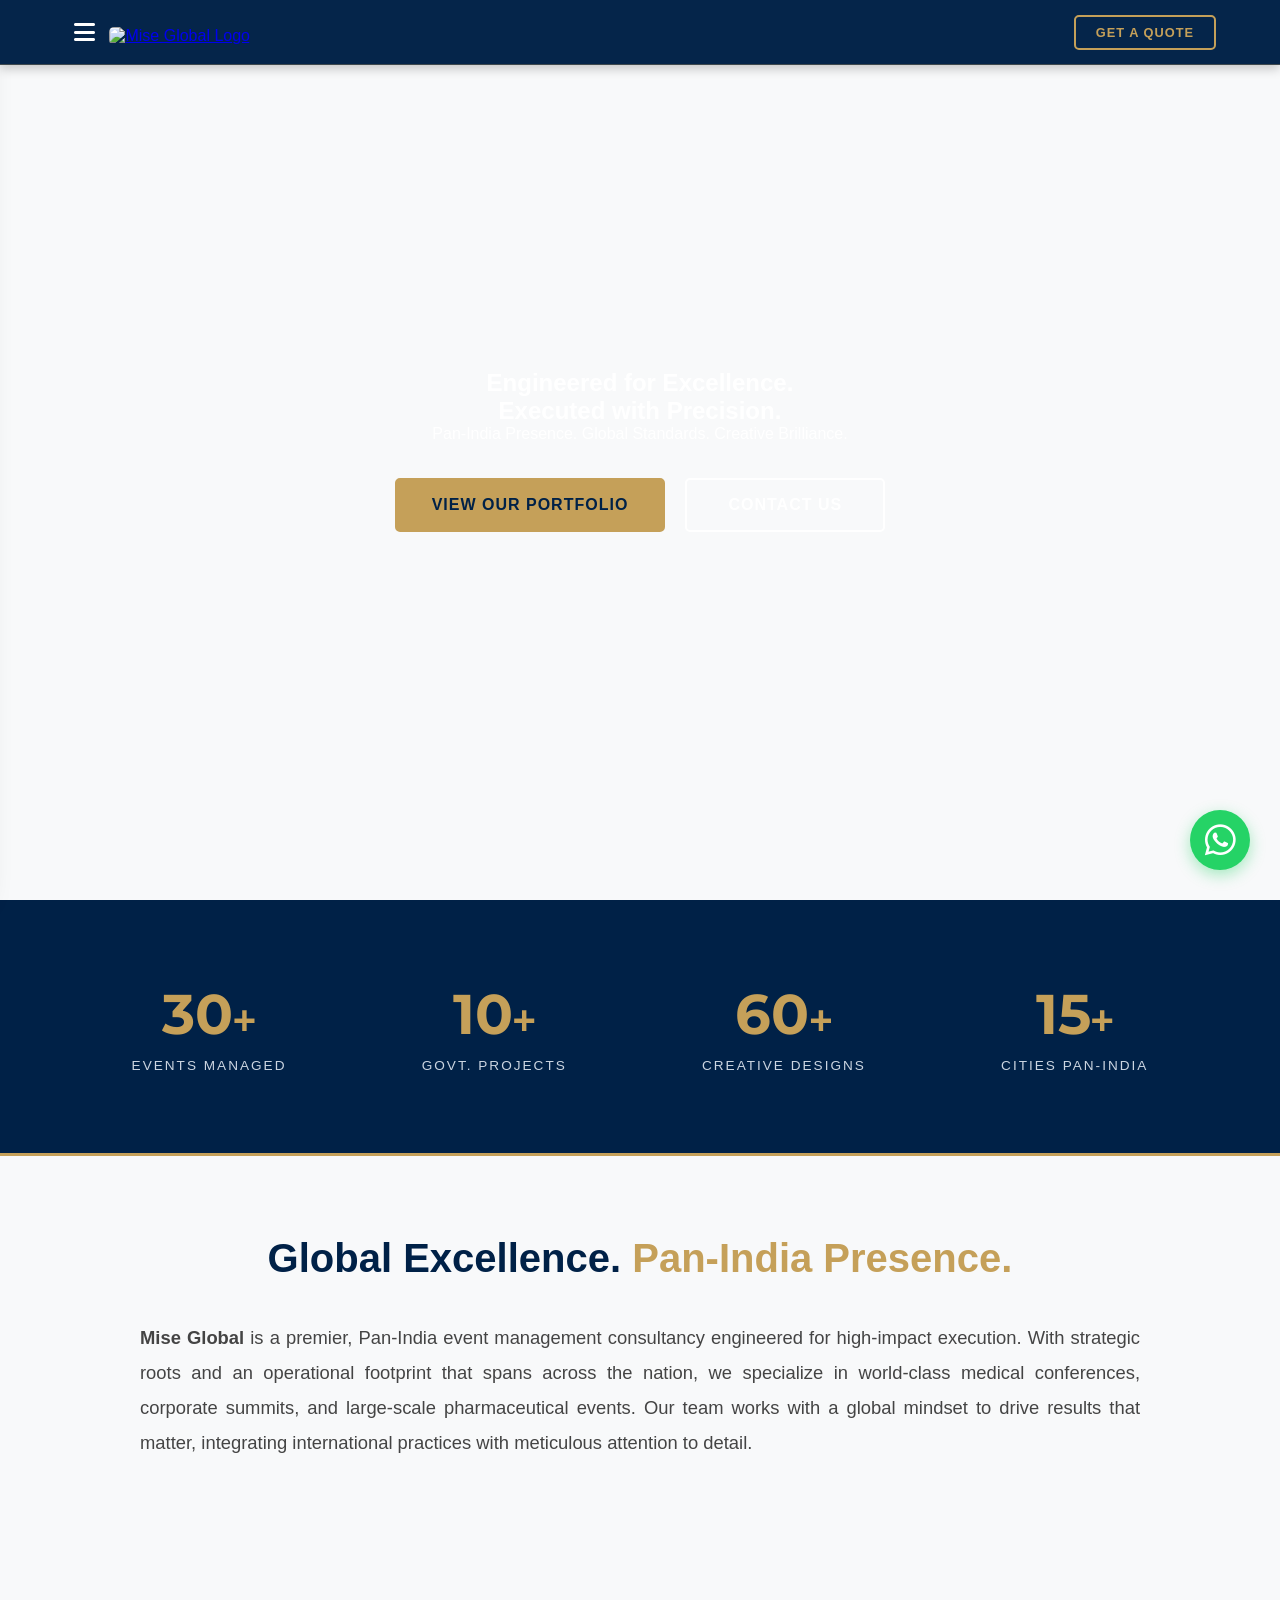
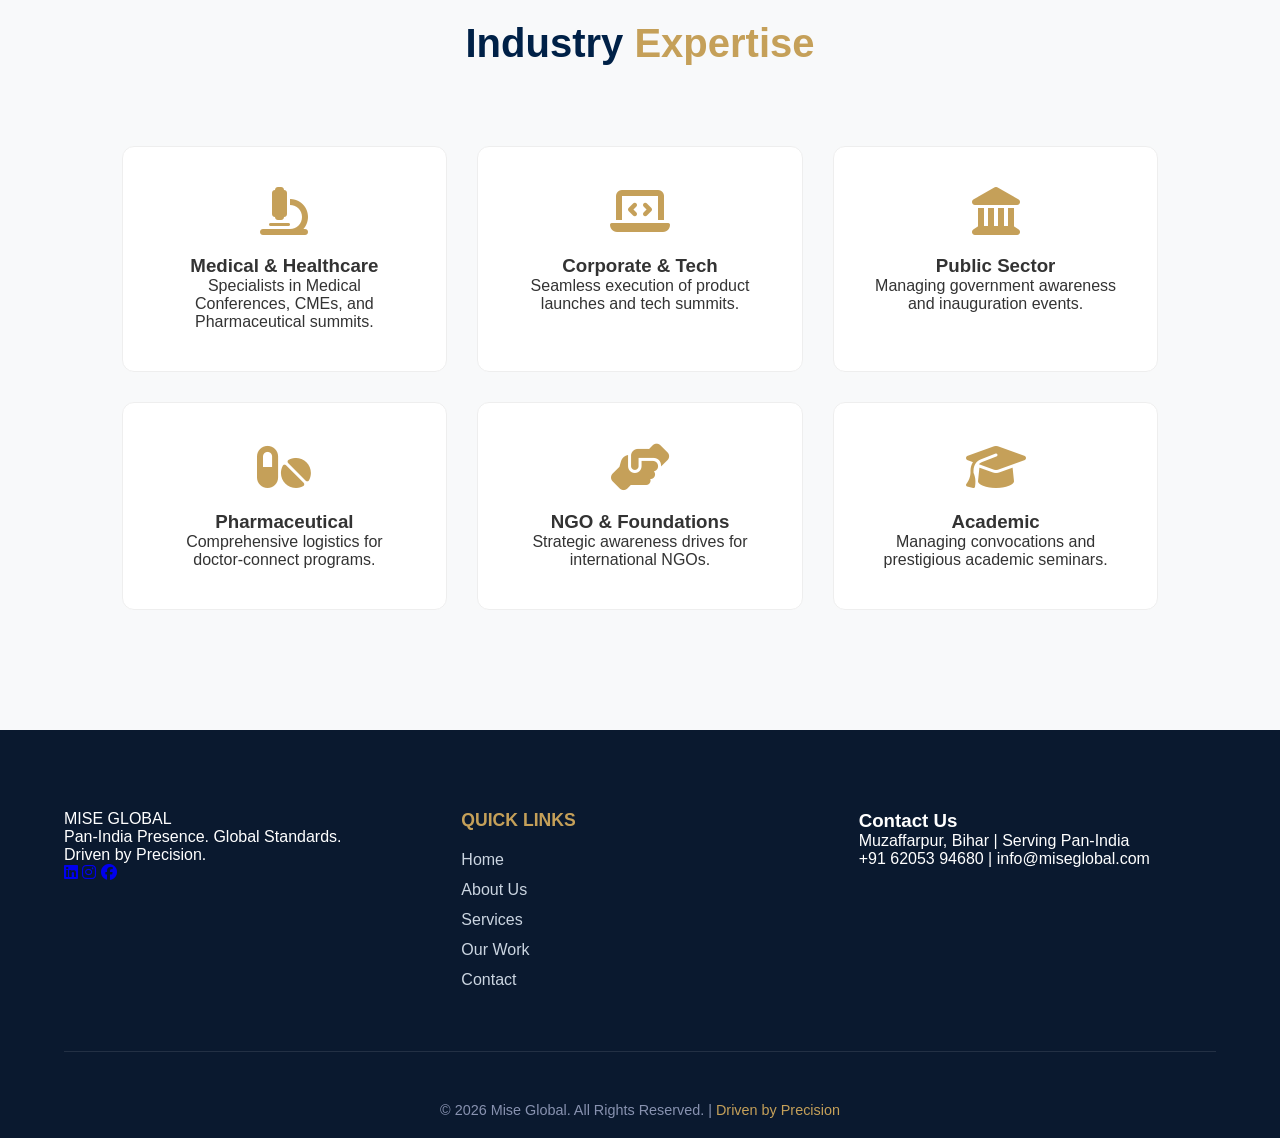
==== index.html @ b72eea22 "Add files via upload" ====
<!DOCTYPE html>
<html lang="en">
<head>
    <meta charset="UTF-8">
    <meta name="viewport" content="width=device-width, initial-scale=1.0">
    <title>Mise Global | Engineered for Excellence</title>
    <link href="https://fonts.googleapis.com/css2?family=Montserrat:wght@700&family=Inter:wght@400;600&display=swap" rel="stylesheet">
    <link rel="stylesheet" href="style.css">
    <link rel="stylesheet" href="https://cdnjs.cloudflare.com/ajax/libs/font-awesome/6.4.0/css/all.min.css">
    <link href="https://unpkg.com/aos@2.3.1/dist/aos.css" rel="stylesheet">
</head>
<body>

    <nav class="main-nav">
        <div class="nav-left">
            <div class="menu-container">
                <i class="fas fa-bars menu-btn" onclick="openMenu()"></i>
                <div class="hover-menu">
                    <a href="index.html">Home</a>
                    <a href="about.html">About Us</a>
                    <a href="gallery.html">gallery </a>
                    <a href="services.html">Services</a>
                    <a href="work.html">Our Work</a>
                    <a href="contact.html">Contact</a>
                </div>
            </div>
            <a href="index.html" class="logo-link">
                <img src="assets/logo.jpg.png" alt="Mise Global Logo" class="header-logo">
            </a>
        </div>
        <div class="nav-right">
            <a href="contact.html" class="btn-gold" style="padding: 8px 20px; font-size: 0.8rem; border-radius: 5px;">Get a Quote</a>
        </div>
    </nav>

    <div class="menu-overlay" id="menuOverlay" onclick="closeMenu()"></div>
    <div class="side-menu" id="sideMenu">
        <i class="fas fa-times close-btn" onclick="closeMenu()"></i>
        <div class="logo-sidebar">MISE <span>GLOBAL</span></div>
        <a href="index.html">Home</a>
        <a href="about.html">About Us</a>
        <a href="services.html">Services</a>
        <a href="work.html">Our Work</a>
        <a href="contact.html">Contact</a>
    </div>

    <section class="hero-video-container">
        <video autoplay muted loop playsinline id="bg-video">
            <source src="assets/assetsevent-reel.mp4.MP4" type="video/mp4">
        </video>
        <div class="hero-overlay"></div>
        <div class="hero-content" data-aos="zoom-in">
            <h1>Engineered for Excellence.<br>Executed with Precision.</h1>
            <p>Pan-India Presence. Global Standards. Creative Brilliance.</p>
            <div class="hero-btns">
                <a href="work.html" class="btn-primary">View Our Portfolio</a>
                <a href="contact.html" class="btn-primary outline">Contact Us</a>
            </div>
        </div>
    </section>

    <div class="stats-container" id="counter-section">
        <div class="stat-item" data-aos="fade-up">
            <h2 class="counter" data-target="50">0</h2><span class="plus">+</span>
            <p>Events Managed</p>
        </div>
        <div class="stat-item" data-aos="fade-up" data-aos-delay="100">
            <h2 class="counter" data-target="10">0</h2><span class="plus">+</span>
            <p>Govt. Projects</p>
        </div>
        <div class="stat-item" data-aos="fade-up" data-aos-delay="200">
            <h2 class="counter" data-target="200">0</h2><span class="plus">+</span>
            <p>Creative Designs</p>
        </div>
        <div class="stat-item" data-aos="fade-up" data-aos-delay="300">
            <h2 class="counter" data-target="15">0</h2><span class="plus">+</span>
            <p>Cities Pan-India</p>
        </div>
    </div>

    <section class="section-padding welcome-section">
        <div class="container" data-aos="fade-up" style="max-width: 1000px; margin: auto; text-align: center;">
            <h2 class="section-title">Global Excellence. <span>Pan-India Presence.</span></h2>
            <p style="font-size: 1.15rem; line-height: 1.9; color: #444; text-align: justify; margin-top: 20px;">
                <strong>Mise Global</strong> is a premier, Pan-India event management consultancy engineered for high-impact execution. With strategic roots and an operational footprint that spans across the nation, we specialize in world-class medical conferences, corporate summits, and large-scale pharmaceutical events. Our team works with a global mindset to drive results that matter, integrating international practices with meticulous attention to detail.
            </p>
        </div>
    </section>

    <section class="section-padding bg-light">
        <h2 class="section-title" data-aos="fade-down">Industry <span>Expertise</span></h2>
        <div class="expertise-grid">
            <div class="spec-box" data-aos="fade-up"><i class="fas fa-microscope"></i><h3>Medical & Healthcare</h3><p>Specialists in Medical Conferences, CMEs, and Pharmaceutical summits.</p></div>
            <div class="spec-box" data-aos="fade-up" data-aos-delay="100"><i class="fas fa-laptop-code"></i><h3>Corporate & Tech</h3><p>Seamless execution of product launches and tech summits.</p></div>
            <div class="spec-box" data-aos="fade-up" data-aos-delay="200"><i class="fas fa-landmark"></i><h3>Public Sector</h3><p>Managing government awareness and inauguration events.</p></div>
            <div class="spec-box" data-aos="fade-up" data-aos-delay="300"><i class="fas fa-pills"></i><h3>Pharmaceutical</h3><p>Comprehensive logistics for doctor-connect programs.</p></div>
            <div class="spec-box" data-aos="fade-up" data-aos-delay="400"><i class="fas fa-hands-helping"></i><h3>NGO & Foundations</h3><p>Strategic awareness drives for international NGOs.</p></div>
            <div class="spec-box" data-aos="fade-up" data-aos-delay="500"><i class="fas fa-graduation-cap"></i><h3>Academic</h3><p>Managing convocations and prestigious academic seminars.</p></div>
        </div>
    </section>

    <footer class="main-footer">
        <div class="footer-grid">
            <div class="footer-about">
                <div class="logo-footer">MISE <span>GLOBAL</span></div>
                <p>Pan-India Presence. Global Standards.<br>Driven by Precision.</p>
                <div class="social-links">
                    <a href="#"><i class="fab fa-linkedin"></i></a>
                    <a href="#"><i class="fab fa-instagram"></i></a>
                    <a href="#"><i class="fab fa-facebook"></i></a>
                </div>
            </div>
            <div class="footer-links">
                <h3>Quick Links</h3>
                <ul>
                    <li><a href="index.html">Home</a></li>
                    <li><a href="about.html">About Us</a></li>
                    <li><a href="services.html">Services</a></li>
                    <li><a href="work.html">Our Work</a></li>
                    <li><a href="contact.html">Contact</a></li>
                </ul>
            </div>
            <div class="footer-contact">
                <h3>Contact Us</h3>
                <p>Muzaffarpur, Bihar | Serving Pan-India</p>
                <p>+91 62053 94680 | info@miseglobal.com</p>
            </div>
        </div>
        <div class="copyright-bar">
            © 2026 Mise Global. All Rights Reserved. | <span style="color: #c5a059;">Driven by Precision</span>
        </div>
    </footer>

    <a href="https://wa.me/916205394680" class="floating-whatsapp" target="_blank"><i class="fab fa-whatsapp"></i></a>

    <script src="https://unpkg.com/aos@2.3.1/dist/aos.js"></script>
    <script>
        AOS.init({ duration: 1000, once: true });

        // Counter Animation
        const counters = document.querySelectorAll('.counter');
        const observer = new IntersectionObserver((entries) => {
            if(entries[0].isIntersecting) {
                counters.forEach(counter => {
                    const updateCount = () => {
                        const target = +counter.getAttribute('data-target');
                        const count = +counter.innerText;
                        const inc = target / 100;
                        if (count < target) {
                            counter.innerText = Math.ceil(count + inc);
                            setTimeout(updateCount, 20);
                        } else { counter.innerText = target; }
                    };
                    updateCount();
                });
                observer.disconnect();
            }
        }, { threshold: 0.5 });
        observer.observe(document.querySelector('#counter-section'));

        function openMenu() { document.getElementById("sideMenu").style.left = "0"; document.getElementById("menuOverlay").style.opacity = "1"; document.getElementById("menuOverlay").style.visibility = "visible"; }
        function closeMenu() { document.getElementById("sideMenu").style.left = "-350px"; document.getElementById("menuOverlay").style.opacity = "0"; document.getElementById("menuOverlay").style.visibility = "hidden"; }
    </script>
</body>
</html>
---- style.css ----
/* --- MISE GLOBAL PREMIUM THEME --- */
/* Ye section aapke brand colors define karta hai */
:root {
    --primary-navy: #002147; 
    --luxury-gold: #C5A059;  
    --bg-light: #f8f9fa;
    --text-dark: #333333;
    --text-light: #ffffff;
}

* { 
    margin: 0; 
    padding: 0; 
    box-sizing: border-box; 
    font-family: 'Segoe UI', Tahoma, Geneva, Verdana, sans-serif; 
}

body { background-color: var(--bg-light); color: var(--text-dark); }

/* --- PREMIUM NAVBAR --- */
nav {
    background: var(--primary-navy);
    padding: 15px 5%;
    display: flex;
    justify-content: space-between;
    align-items: center;
    position: sticky;
    top: 0;
    z-index: 1000;
    box-shadow: 0 4px 10px rgba(0,0,0,0.2);
}

.logo { color: var(--text-light); font-size: 24px; font-weight: bold; letter-spacing: 2px; }
.logo span { color: var(--luxury-gold); }

.nav-links { display: flex; gap: 30px; }
.nav-links a { 
    color: var(--text-light); 
    text-decoration: none; 
    font-weight: 500; 
    text-transform: uppercase;
    font-size: 14px;
    transition: color 0.3s ease; 
}
.nav-links a:hover { color: var(--luxury-gold); }

/* --- HERO SECTION --- */
.hero {
    background: linear-gradient(rgba(0, 33, 71, 0.8), rgba(0, 33, 71, 0.9)), url('assets/hero-bg.jpg') center/cover;
    height: 90vh;
    display: flex;
    flex-direction: column;
    justify-content: center;
    align-items: center;
    text-align: center;
    color: var(--text-light);
    padding: 0 20px;
}

.hero h1 { font-size: 4rem; margin-bottom: 10px; letter-spacing: 3px; text-transform: uppercase; }
.hero p { font-size: 1.2rem; max-width: 700px; margin-bottom: 30px; color: #ddd; }

.btn-gold {
    padding: 15px 40px;
    background: transparent;
    color: var(--luxury-gold);
    border: 2px solid var(--luxury-gold);
    text-decoration: none;
    font-weight: bold;
    text-transform: uppercase;
    letter-spacing: 1px;
    border-radius: 50px;
    transition: all 0.3s ease;
}

.btn-gold:hover {
    background: var(--luxury-gold);
    color: var(--primary-navy);
}

/* --- SECTIONS & GRIDS --- */
.section-padding { padding: 80px 5%; }
.section-title { text-align: center; font-size: 2.5rem; color: var(--primary-navy); margin-bottom: 40px; }
.section-title span { color: var(--luxury-gold); }

.portfolio-grid {
    display: grid;
    grid-template-columns: repeat(auto-fit, minmax(300px, 1fr));
    gap: 30px;
}

.portfolio-card {
    background: #fff;
    border-radius: 10px;
    overflow: hidden;
    box-shadow: 0 10px 20px rgba(0,0,0,0.08);
    transition: transform 0.3s ease;
}

.portfolio-card:hover { transform: translateY(-10px); }
.portfolio-card img { width: 100%; height: 250px; object-fit: cover; }
.portfolio-info { padding: 25px; text-align: center; }
.portfolio-info h3 { color: var(--primary-navy); margin-bottom: 10px; }

/* --- SOCIAL MEDIA SECTION --- */
.social-section {
    text-align: center;
    padding: 60px 5%;
    background: #fff;
    border-top: 1px solid #eee;
}

.social-section h3 {
    color: var(--primary-navy);
    font-size: 2rem;
    margin-bottom: 20px;
}

.social-icons {
    display: flex;
    justify-content: center;
    gap: 20px;
}

.social-icons a {
    display: inline-flex;
    align-items: center;
    justify-content: center;
    width: 50px;
    height: 50px;
    background: var(--primary-navy);
    color: var(--text-light);
    border-radius: 50%;
    font-size: 1.5rem;
    text-decoration: none;
    transition: all 0.3s ease;
}

.social-icons a:hover {
    background: var(--luxury-gold);
    color: var(--primary-navy);
    transform: translateY(-5px);
    box-shadow: 0 10px 20px rgba(197, 160, 89, 0.4);
}
/* --- PREMIUM CONTACT FORM BOX (ALIGNED) --- */
.contact-box {
    background: #ffffff;
    padding: 40px;
    border-radius: 12px;
    box-shadow: 0 15px 40px rgba(0, 33, 71, 0.1); 
    border-top: 5px solid var(--luxury-gold); 
    text-align: left; 
}

.contact-box h3 {
    color: var(--primary-navy);
    font-size: 1.8rem;
    margin-bottom: 25px;
    text-align: center; 
    text-transform: uppercase;
    letter-spacing: 1px;
}

.form-group { 
    margin-bottom: 20px; 
}

.form-group label { 
    display: block; 
    margin-bottom: 8px; 
    font-weight: 600; 
    color: var(--primary-navy); 
    font-size: 0.95rem; 
}

.form-group input, 
.form-group select, 
.form-group textarea {
    width: 100%; 
    padding: 14px 15px;
    border: 1.5px solid #e0e0e0;
    border-radius: 8px;
    font-size: 1rem;
    background-color: #fcfcfc;
    transition: all 0.3s ease;
    font-family: inherit;
}

.form-group input:focus, 
.form-group select:focus, 
.form-group textarea:focus {
    border-color: var(--luxury-gold);
    background-color: #fff;
    outline: none;
    box-shadow: 0 0 0 4px rgba(197, 160, 89, 0.15);
}

.btn-submit {
    width: 100%;
    padding: 16px;
    background: var(--primary-navy);
    color: var(--text-light);
    border: none;
    font-size: 1.1rem;
    font-weight: bold;
    border-radius: 8px;
    cursor: pointer;
    transition: all 0.3s ease;
    text-transform: uppercase;
    letter-spacing: 1px;
    margin-top: 10px;
}

.btn-submit:hover { 
    background: var(--luxury-gold); 
    color: var(--primary-navy);
    transform: translateY(-2px);
    box-shadow: 0 10px 20px rgba(197, 160, 89, 0.3);
}
/* --- PREMIUM PAGE HEADER (LET'S CONNECT) --- */
.page-header {
    background: linear-gradient(rgba(0, 33, 71, 0.85), rgba(0, 33, 71, 0.95)), url('assets/contact-bg.jpg') center/cover;
    height: 40vh;
    display: flex;
    justify-content: center;
    align-items: center;
    color: var(--text-light);
    text-align: center;
}

.page-header h1 {
    font-size: 3.5rem;
    letter-spacing: 4px;
    text-transform: uppercase;
    color: var(--luxury-gold);
    margin-bottom: 15px;
    text-shadow: 0 4px 15px rgba(197, 160, 89, 0.2);
}

/* Heading ke niche Premium Gold Line */
.page-header h1::after {
    content: '';
    display: block;
    width: 80px;
    height: 4px;
    background: var(--luxury-gold);
    margin: 15px auto 0;
    border-radius: 2px;
}

.page-header p {
    font-size: 1.2rem;
    color: #e0e0e0;
    letter-spacing: 1px;
    font-weight: 300;
}

/* --- PREMIUM CONTACT INFO (GET IN TOUCH) --- */
.premium-heading {
    color: var(--primary-navy);
    font-size: 2.2rem;
    margin-bottom: 15px;
    text-transform: uppercase;
    letter-spacing: 2px;
    display: flex;
    align-items: center;
    gap: 15px;
}

/* Heading ke aage Gold Line */
.premium-heading::before {
    content: '';
    width: 40px;
    height: 4px;
    background: var(--luxury-gold);
    display: inline-block;
}

.premium-subtext {
    font-size: 1.1rem;
    color: #555;
    line-height: 1.8;
    margin-bottom: 35px;
}

.contact-details {
    display: flex;
    flex-direction: column;
    gap: 20px;
}

/* Premium Icon Boxes */
.detail-item {
    display: flex;
    align-items: center;
    gap: 20px;
    padding: 20px;
    background: #ffffff;
    border-radius: 10px;
    border-left: 4px solid var(--luxury-gold);
    box-shadow: 0 5px 15px rgba(0,0,0,0.04);
    transition: all 0.3s ease;
}

/* Hover Animation (Mouse le jane par effect) */
.detail-item:hover {
    transform: translateX(10px);
    box-shadow: 0 8px 25px rgba(0,0,0,0.08);
}

.detail-item i {
    font-size: 1.5rem;
    color: var(--luxury-gold);
    background: rgba(197, 160, 89, 0.1);
    padding: 15px;
    border-radius: 50%;
    width: 60px;
    height: 60px;
    display: flex;
    justify-content: center;
    align-items: center;
}

.detail-item strong {
    display: block;
    color: var(--primary-navy);
    font-size: 1.1rem;
    margin-bottom: 5px;
    text-transform: uppercase;
    letter-spacing: 1px;
}

.detail-item p, .detail-item a {
    color: #666;
    text-decoration: none;
    font-size: 1rem;
    transition: color 0.3s;
}

.detail-item a:hover {
    color: var(--luxury-gold);
}
/* --- FLOATING WHATSAPP BUTTON --- */
.floating-whatsapp {
    position: fixed;
    bottom: 30px;
    right: 30px;
    width: 60px;
    height: 60px;
    background-color: #25d366; /* Official WhatsApp Green Color */
    color: #ffffff;
    border-radius: 50%;
    display: flex;
    justify-content: center;
    align-items: center;
    font-size: 35px;
    box-shadow: 0 5px 15px rgba(37, 211, 102, 0.4);
    z-index: 9999; /* Ye ensure karega ki button hamesha sabse upar dikhe */
    transition: all 0.3s ease;
    text-decoration: none;
}

/* Hover Effect (Jab mouse icon par jayega) */
.floating-whatsapp:hover {
    transform: scale(1.15) translateY(-5px); /* Thoda bada hoga aur upar uthega */
    box-shadow: 0 10px 25px rgba(37, 211, 102, 0.6);
    color: #ffffff;
}

/* Mobile Screen ke liye thoda chota */
@media (max-width: 768px) {
    .floating-whatsapp {
        bottom: 20px;
        right: 20px;
        width: 50px;
        height: 50px;
        font-size: 30px;
    }
}
/* --- SERVICES PAGE STYLES --- */
.services-header {
    background: linear-gradient(rgba(0, 33, 71, 0.8), rgba(0, 33, 71, 0.9)), url('assets/hero-bg.jpg') center/cover;
    height: 35vh;
    display: flex;
    justify-content: center;
    align-items: center;
    color: var(--text-light);
    text-align: center;
}

.services-header h1 {
    font-size: 3rem;
    letter-spacing: 3px;
    text-transform: uppercase;
    color: var(--luxury-gold);
}

.services-grid {
    display: grid;
    grid-template-columns: repeat(auto-fit, minmax(320px, 1fr));
    gap: 30px;
    padding: 80px 5%;
    max-width: 1200px;
    margin: 0 auto;
}

.service-card {
    background: #fff;
    padding: 40px 30px;
    border-radius: 12px;
    text-align: center;
    box-shadow: 0 10px 30px rgba(0, 0, 0, 0.05);
    border-bottom: 4px solid transparent;
    transition: all 0.3s ease;
    position: relative;
    overflow: hidden;
}

.service-card:hover {
    transform: translateY(-10px);
    border-bottom: 4px solid var(--luxury-gold);
    box-shadow: 0 15px 40px rgba(0, 33, 71, 0.1);
}

.service-icon {
    font-size: 2.5rem;
    color: var(--primary-navy);
    margin-bottom: 20px;
    transition: all 0.3s ease;
}

.service-card:hover .service-icon {
    color: var(--luxury-gold);
    transform: scale(1.1);
}

.service-card h3 {
    color: var(--primary-navy);
    font-size: 1.5rem;
    margin-bottom: 15px;
    text-transform: uppercase;
    letter-spacing: 1px;
}

.service-card p {
    color: #666;
    font-size: 1rem;
    line-height: 1.7;
}
/* --- PREMIUM SIDEBAR MENU --- */
/* --- WHITE MENU BUTTON FOR DARK HEADERS --- */
.menu-btn {
    color: #ffffff !important; /* Forces the color to white */
    font-size: 26px;
    cursor: pointer;
    transition: 0.3s;
}

.menu-btn:hover {
    color: var(--luxury-gold) !important;
}

/* Purane horizontal links ko hide karna */
nav .nav-links { display: none; } 

/* Sidebar ka Dark Overlay (Background) */
.menu-overlay {
    position: fixed;
    top: 0; left: 0; width: 100%; height: 100vh;
    background: rgba(0, 33, 71, 0.85); /* Premium Navy Blur */
    backdrop-filter: blur(5px);
    z-index: 1001;
    opacity: 0;
    visibility: hidden;
    transition: 0.4s ease;
}

/* Slide-in Sidebar Box */
.side-menu {
    position: fixed;
    top: 0; left: -350px; /* Shuru me screen ke bahar chupa rahega */
    width: 320px;
    height: 100vh;
    background: #ffffff;
    z-index: 1002;
    padding: 60px 40px;
    box-shadow: 10px 0 30px rgba(0,0,0,0.2);
    transition: left 0.4s cubic-bezier(0.77, 0, 0.175, 1);
    display: flex;
    flex-direction: column;
}

/* Close (X) Button */
.close-btn {
    position: absolute;
    top: 25px; right: 25px;
    font-size: 30px;
    color: var(--primary-navy);
    cursor: pointer;
    transition: 0.3s;
}
.close-btn:hover { color: var(--luxury-gold); transform: rotate(90deg); }

/* Sidebar ke andar ke Links */
.side-menu a {
    color: var(--primary-navy);
    text-decoration: none;
    font-size: 1.2rem;
    font-weight: 600;
    margin: 15px 0;
    text-transform: uppercase;
    letter-spacing: 2px;
    transition: all 0.3s ease;
    border-bottom: 1px solid #eee;
    padding-bottom: 15px;
}
.side-menu a:hover {
    color: var(--luxury-gold);
    padding-left: 10px; /* Hover karne par text thoda aage khiskega */
    border-bottom-color: var(--luxury-gold);
}
/* About Logo Alignment */
.about-logo-space {
    display: flex;
    justify-content: flex-start;
}

/* About Content Text Adjustments */
.about-content h2 {
    font-size: 2.2rem;
    line-height: 1.2;
    margin-bottom: 20px;
    color: var(--primary-navy);
}

.about-content p {
    margin-bottom: 20px;
    text-align: justify; /* Professional text look */
}

/* Responsive fix for Logo */
@media (max-width: 768px) {
    .about-logo-space {
        justify-content: center;
    }
    .about-content h2 {
        text-align: center;
    }
    .about-content h2::after {
        left: 50%;
        transform: translateX(-50%);
    }
}
/* --- CREATIVE ABOUT US PAGE UPGRADES --- */
.about-section-wrapper {
    position: relative;
    overflow: hidden;
    background-color: #fdfdfd;
}

/* Giant Faint Watermark */
.watermark-bg {
    position: absolute;
    top: 50px;
    left: -20px;
    font-size: 14rem;
    color: rgba(0, 33, 71, 0.03); /* Very faint navy blue */
    font-weight: 900;
    letter-spacing: 15px;
    z-index: 0;
    pointer-events: none;
    user-select: none;
}

/* Ensure text stays above watermark */
.about-container {
    position: relative;
    z-index: 1; 
}

/* Creative Leaf-Cut Image Style */
.creative-image-wrapper img {
    border-radius: 0px 60px 0px 60px; /* Stylish opposite corners */
    box-shadow: 25px 25px 0px rgba(197, 160, 89, 0.2); /* Offset Gold Shadow */
    transition: all 0.4s ease;
    width: 100%;
}

.creative-image-wrapper:hover img {
    transform: translate(-5px, -5px);
    box-shadow: 30px 30px 0px rgba(197, 160, 89, 0.4);
}

/* Trust Stats Ribbon */
.stats-ribbon {
    display: flex;
    justify-content: space-around;
    flex-wrap: wrap;
    background: var(--primary-navy);
    padding: 50px 5%;
    margin-top: 40px;
    position: relative;
    z-index: 1;
}

.stat-box {
    text-align: center;
    color: var(--text-light);
    margin: 15px;
    padding: 10px 20px;
    border-right: 1px solid rgba(255,255,255,0.1);
}

.stat-box:last-child {
    border-right: none;
}

.stat-number {
    font-size: 3.5rem;
    color: var(--luxury-gold);
    font-weight: 700;
    margin-bottom: 5px;
    line-height: 1;
}

.stat-text {
    font-size: 0.95rem;
    text-transform: uppercase;
    letter-spacing: 2px;
    color: #cbd5e1;
}

@media (max-width: 768px) {
    .watermark-bg { font-size: 6rem; top: 20px; }
    .stat-box { border-right: none; width: 45%; }
}
/* --- CREATIVE ABOUT US PAGE UPGRADES --- */
.about-section-wrapper {
    position: relative;
    overflow: hidden;
    background-color: #fdfdfd;
}

/* Giant Faint Watermark */
.watermark-bg {
    position: absolute;
    top: 50px;
    left: -20px;
    font-size: 14rem;
    color: rgba(0, 33, 71, 0.03); /* Very faint navy blue */
    font-weight: 900;
    letter-spacing: 15px;
    z-index: 0;
    pointer-events: none;
    user-select: none;
}

/* Ensure text stays above watermark */
.about-container {
    position: relative;
    z-index: 1; 
}

/* Creative Leaf-Cut Image Style */
.creative-image-wrapper img {
    border-radius: 0px 60px 0px 60px; /* Stylish opposite corners */
    box-shadow: 25px 25px 0px rgba(197, 160, 89, 0.2); /* Offset Gold Shadow */
    transition: all 0.4s ease;
    width: 100%;
}

.creative-image-wrapper:hover img {
    transform: translate(-5px, -5px);
    box-shadow: 30px 30px 0px rgba(197, 160, 89, 0.4);
}

/* Trust Stats Ribbon */
.stats-ribbon {
    display: flex;
    justify-content: space-around;
    flex-wrap: wrap;
    background: var(--primary-navy);
    padding: 50px 5%;
    margin-top: 40px;
    position: relative;
    z-index: 1;
}

.stat-box {
    text-align: center;
    color: var(--text-light);
    margin: 15px;
    padding: 10px 20px;
    border-right: 1px solid rgba(255,255,255,0.1);
}

.stat-box:last-child {
    border-right: none;
}

.stat-number {
    font-size: 3.5rem;
    color: var(--luxury-gold);
    font-weight: 700;
    margin-bottom: 5px;
    line-height: 1;
}

.stat-text {
    font-size: 0.95rem;
    text-transform: uppercase;
    letter-spacing: 2px;
    color: #cbd5e1;
}

@media (max-width: 768px) {
    .watermark-bg { font-size: 6rem; top: 20px; }
    .stat-box { border-right: none; width: 45%; }
}
/* --- PREMIUM PHILOSOPHY SECTION --- */
.philosophy-wrapper {
    padding: 100px 10%;
    background: #ffffff;
    display: flex;
    align-items: center;
    gap: 80px;
    position: relative;
}

/* Subtle Branding Watermark in Background */
.philosophy-wrapper::before {
    content: 'PRECISION';
    position: absolute;
    bottom: 20px;
    right: 50px;
    font-size: 8rem;
    font-weight: 900;
    color: rgba(0, 33, 71, 0.02);
    letter-spacing: 20px;
    pointer-events: none;
}

.philosophy-text { flex: 1; }

.philosophy-logo {
    width: 120px;
    margin-bottom: 30px;
    filter: drop-shadow(0 5px 15px rgba(0,0,0,0.1));
}

.philosophy-text h2 {
    font-size: 2.8rem;
    color: var(--primary-navy);
    line-height: 1.2;
    margin-bottom: 20px;
}

.philosophy-text h2 span {
    color: var(--luxury-gold);
    display: block;
    font-size: 1.2rem;
    letter-spacing: 5px;
    text-transform: uppercase;
    margin-bottom: 10px;
}

.philosophy-text p {
    font-size: 1.1rem;
    line-height: 1.8;
    color: #555;
    margin-bottom: 25px;
    text-align: justify;
}

/* Luxury Image Frame */
.philosophy-image {
    flex: 1;
    position: relative;
    padding: 20px;
}

.philosophy-image img {
    width: 100%;
    border-radius: 4px;
    position: relative;
    z-index: 2;
    box-shadow: 20px 20px 60px rgba(0,0,0,0.1);
}

.philosophy-image::after {
    content: '';
    position: absolute;
    top: 0;
    right: 0;
    width: 80%;
    height: 90%;
    border: 2px solid var(--luxury-gold);
    z-index: 1;
}

@media (max-width: 992px) {
    .philosophy-wrapper { flex-direction: column; padding: 60px 5%; text-align: center; }
    .philosophy-text p { text-align: center; }
    .philosophy-image::after { display: none; }
}/* --- UPDATED HERO SECTION --- */
.hero {
    background: linear-gradient(rgba(0, 33, 71, 0.7), rgba(0, 33, 71, 0.8)), url('assets/hero-bg.jpg') center/cover;
    height: 100vh;
    display: flex;
    flex-direction: column;
    justify-content: center;
    align-items: center;
    text-align: center;
    color: var(--text-light);
    padding: 0 20px;
}

.hero h1 { font-size: 3.5rem; line-height: 1.1; margin-bottom: 20px; font-family: 'Montserrat', sans-serif; font-weight: 700; }
.hero p { font-size: 1.3rem; max-width: 800px; margin-bottom: 40px; font-weight: 300; }

.hero-btns { display: flex; gap: 20px; flex-wrap: wrap; justify-content: center; }

/* --- PREMIUM FOOTER --- */
footer {
    background: #0a192f;
    color: #fff;
    padding: 80px 5% 30px;
}

.footer-grid {
    display: grid;
    grid-template-columns: repeat(auto-fit, minmax(250px, 1fr));
    gap: 40px;
    max-width: 1200px;
    margin: 0 auto;
}

.footer-logo img { width: 150px; margin-bottom: 20px; }

.footer-links h3 { color: var(--luxury-gold); margin-bottom: 20px; text-transform: uppercase; font-size: 1.1rem; }
.footer-links ul { list-style: none; }
.footer-links li { margin-bottom: 12px; }
.footer-links a { color: #cbd5e1; text-decoration: none; transition: 0.3s; }
.footer-links a:hover { color: var(--luxury-gold); padding-left: 5px; }

.social-footer { display: flex; gap: 15px; margin-top: 20px; }
.social-footer a { 
    width: 40px; height: 40px; background: rgba(255,255,255,0.1); 
    display: flex; align-items: center; justify-content: center; 
    border-radius: 50%; color: #fff; transition: 0.3s; 
}
.social-footer a:hover { background: var(--luxury-gold); color: var(--primary-navy); }

.copyright-bar {
    text-align: center;
    padding-top: 50px;
    margin-top: 50px;
    border-top: 1px solid rgba(255,255,255,0.1);
    font-size: 0.9rem;
    color: #8892b0;
}
/* --- DESKTOP DROPDOWN LOGIC --- */
.nav-item {
    position: relative;
    display: inline-block;
}

.dropdown-content {
    display: none; /* Shuru mein chhupa rahega */
    position: absolute;
    top: 100%;
    left: 0;
    background-color: #ffffff;
    min-width: 200px;
    box-shadow: 0px 8px 16px rgba(0,0,0,0.1);
    z-index: 1000;
    border-top: 3px solid var(--luxury-gold);
    border-radius: 0 0 8px 8px;
}

.dropdown-content a {
    color: var(--primary-navy) !important;
    padding: 12px 16px;
    text-decoration: none;
    display: block;
    font-size: 0.9rem;
    border-bottom: 1px solid #f1f1f1;
    transition: 0.3s;
}

.dropdown-content a:hover {
    background-color: #f9f9f9;
    color: var(--luxury-gold) !important;
    padding-left: 20px;
}

/* Mouse le jate hi Dropdown dikhega (Hover Effect) */
.nav-item:hover .dropdown-content {
    display: block;
}

/* Mobile par 3 dots hamesha dikhenge */
.menu-btn {
    cursor: pointer;
    font-size: 24px;
    color: var(--primary-navy);
}
/* --- PROFESSIONAL CONTACT LAYOUT --- */
.contact-container {
    display: grid;
    grid-template-columns: 1fr 1fr;
    gap: 50px;
    padding: 80px 5%;
    max-width: 1200px;
    margin: 0 auto;
    align-items: start;
}

.contact-info h3 {
    color: var(--primary-navy);
    font-size: 2.2rem;
    margin-bottom: 15px;
    position: relative;
    padding-bottom: 10px;
}

.contact-info h3::after {
    content: '';
    position: absolute;
    left: 0;
    bottom: 0;
    width: 50px;
    height: 4px;
    background: var(--luxury-gold);
}

.contact-info p {
    color: #666;
    margin-bottom: 30px;
    line-height: 1.6;
}

/* Iconic Contact List */
.info-item {
    display: flex;
    align-items: center;
    gap: 20px;
    margin-bottom: 25px;
    padding: 20px;
    background: #f9f9f9;
    border-radius: 10px;
    transition: 0.3s;
}

.info-item:hover {
    background: #fff;
    box-shadow: 0 10px 25px rgba(0,0,0,0.05);
    transform: translateX(10px);
}

.info-item i {
    font-size: 1.5rem;
    color: var(--luxury-gold);
    width: 50px;
    height: 50px;
    background: #fff;
    display: flex;
    align-items: center;
    justify-content: center;
    border-radius: 50%;
    box-shadow: 0 4px 10px rgba(0,0,0,0.05);
}

.info-item div strong {
    display: block;
    color: var(--primary-navy);
    font-size: 1.1rem;
    margin-bottom: 5px;
}

.info-item div p {
    margin-bottom: 0;
    color: #555;
}

/* Responsive fix for Mobile */
@media (max-width: 768px) {
    .contact-container { grid-template-columns: 1fr; gap: 40px; }
}
/* --- 1. VIDEO HERO SECTION --- */
.hero-video-container {
    position: relative;
    height: 100vh;
    width: 100%;
    overflow: hidden;
    display: flex;
    align-items: center;
    justify-content: center;
    color: white;
    text-align: center;
}

#bg-video {
    position: absolute;
    top: 50%; left: 50%;
    min-width: 100%; min-height: 100%;
    width: auto; height: auto;
    z-index: -1;
    transform: translate(-50%, -50%);
    object-fit: cover;
    filter: brightness(0.5); /* Video ko dark rakha hai taaki text dikhe */
}

/* --- 2. LIVE STATS COUNTER --- */
.stats-container {
    display: flex;
    justify-content: space-around;
    padding: 80px 5%;
    background: var(--primary-navy);
    color: white;
    text-align: center;
}
.stat-item h2 { font-size: 3rem; color: var(--luxury-gold); }
.stat-item p { text-transform: uppercase; letter-spacing: 2px; font-size: 0.9rem; }

/* --- 3. PROCESS SECTION --- */
.process-grid {
    display: grid;
    grid-template-columns: repeat(auto-fit, minmax(200px, 1fr));
    gap: 30px;
    padding: 60px 5%;
    text-align: center;
}
.process-step { position: relative; padding: 20px; }
.step-number {
    font-size: 4rem;
    font-weight: 900;
    color: rgba(0, 33, 71, 0.05);
    position: absolute;
    top: 0; left: 50%; transform: translateX(-50%);
}

/* --- 4. LOGO SLIDER (Grayscale to Color) --- */
.logo-slider {
    display: flex;
    gap: 50px;
    justify-content: center;
    align-items: center;
    padding: 50px;
    filter: grayscale(100%);
    opacity: 0.6;
    transition: 0.5s;
}
.logo-slider:hover { filter: grayscale(0%); opacity: 1; }
.logo-slider img { height: 60px; }

/* --- 5. SPECIALIZATION ICONS --- */
.spec-box {
    padding: 40px;
    border: 1px solid #eee;
    transition: 0.3s;
    text-align: center;
}
.spec-box:hover { border-color: var(--luxury-gold); transform: translateY(-10px); }
.spec-box i { font-size: 3rem; color: var(--primary-navy); margin-bottom: 20px; }

/* Sticky Consultation Button */
.sticky-consult {
    position: fixed;
    bottom: 100px;
    right: 30px;
    background: var(--primary-navy);
    color: var(--luxury-gold);
    padding: 15px 25px;
    border-radius: 50px;
    text-decoration: none;
    font-weight: bold;
    z-index: 1000;
    box-shadow: 0 5px 15px rgba(0,0,0,0.2);
}
/* STATS STYLING */
.stats-container {
    background: var(--primary-navy);
    display: flex;
    justify-content: space-around;
    padding: 80px 5%;
    color: white;
    text-align: center;
    border-bottom: 3px solid var(--luxury-gold);
}

.stat-item {
    cursor: default;
    transition: 0.3s;
}

.stat-item h2 {
    display: inline-block;
    color: var(--luxury-gold);
    font-size: 3.5rem;
    font-family: 'Montserrat', sans-serif;
}

.plus {
    font-size: 2.5rem;
    color: var(--luxury-gold);
    font-weight: bold;
}

.stat-item p {
    margin-top: 10px;
    text-transform: uppercase;
    letter-spacing: 2px;
    font-size: 0.85rem;
    color: #cbd5e1;
}

/* Cursor Hover Effect on Stats */
.stat-item:hover {
    transform: scale(1.1);
    text-shadow: 0 0 20px rgba(197, 160, 89, 0.5);
}

.stat-item:hover p {
    color: white;
}

/* Mobile Responsive */
@media (max-width: 768px) {
    .stats-container {
        flex-direction: column;
        gap: 50px;
        padding: 60px 5%;
    }
}
/* --- HEADER & NAVIGATION --- */
.main-nav {
    display: flex;
    justify-content: space-between;
    align-items: center;
    padding: 10px 5%;
    background: rgba(0, 33, 71, 0.98);
    position: fixed;
    width: 100%;
    z-index: 2000;
    border-bottom: 1px solid rgba(197, 160, 89, 0.3);
}

.header-logo {
    height: 55px;
    border-radius: 5px;
    transition: 0.3s;
}

.menu-container {
    position: relative;
    display: inline-block;
}

.menu-btn {
    color: white;
    font-size: 24px;
    cursor: pointer;
    padding: 10px;
}

/* Hover effect for Menu Dropdown */
.hover-menu {
    display: none;
    position: absolute;
    top: 100%;
    left: 0;
    background: white;
    min-width: 180px;
    box-shadow: 0 10px 30px rgba(0,0,0,0.2);
    border-radius: 5px;
    padding: 10px 0;
}

.menu-container:hover .hover-menu {
    display: block;
}

.hover-menu a {
    display: block;
    padding: 12px 20px;
    color: #002147;
    text-decoration: none;
    font-size: 0.9rem;
    font-weight: 600;
    transition: 0.3s;
}

.hover-menu a:hover {
    background: #f4f4f4;
    color: #c5a059;
}

/* --- HERO BUTTONS --- */
.hero-btns {
    display: flex;
    gap: 20px;
    justify-content: center;
    margin-top: 30px;
}

.btn-primary {
    padding: 15px 35px;
    background: #c5a059;
    color: #002147;
    text-decoration: none;
    font-weight: 700;
    border-radius: 4px;
    transition: 0.4s;
    border: 2px solid #c5a059;
}

.btn-primary.outline {
    background: transparent;
    color: white;
    border: 2px solid white;
}

.btn-primary:hover {
    transform: translateY(-5px);
    box-shadow: 0 10px 20px rgba(0,0,0,0.3);
}

.btn-primary.outline:hover {
    background: white;
    color: #002147;
}

/* --- INDUSTRY EXPERTISE GRID (3x2) --- */
.expertise-grid {
    display: grid;
    grid-template-columns: repeat(3, 1fr); /* 3 Columns on Desktop */
    gap: 30px;
    padding: 40px 5%;
}

.spec-box {
    background: white;
    padding: 40px;
    border-radius: 12px;
    text-align: center;
    transition: 0.4s;
    border: 1px solid #eee;
}

.spec-box:hover {
    background: #002147;
    color: white;
    transform: translateY(-10px);
}

.spec-box i {
    font-size: 3rem;
    color: #c5a059;
    margin-bottom: 20px;
}

/* --- FOOTER SYNC --- */
.main-footer {
    background: #0a192f;
    color: white;
    padding: 80px 5% 20px;
}

.footer-grid {
    display: grid;
    grid-template-columns: repeat(3, 1fr);
    gap: 40px;
}

.footer-links a {
    display: block;
    color: #cbd5e1;
    text-decoration: none;
    margin-bottom: 12px;
    transition: 0.3s;
}

.footer-links a:hover { color: #c5a059; }

/* Responsive for Mobile */
@media (max-width: 992px) {
    .expertise-grid { grid-template-columns: repeat(2, 1fr); }
    .footer-grid { grid-template-columns: 1fr; }
}

@media (max-width: 600px) {
    .expertise-grid { grid-template-columns: 1fr; }
    .hero-btns { flex-direction: column; }
}
/* --- HERO BUTTONS ALIGNMENT --- */
.hero-btns {
    display: flex;
    gap: 20px;
    justify-content: center;
    align-items: center;
    margin-top: 35px;
}

/* Primary Button (Gold) */
.btn-primary {
    padding: 16px 35px;
    background: #c5a059;
    color: #002147;
    text-decoration: none;
    font-weight: 700;
    font-size: 1rem;
    border-radius: 5px;
    transition: 0.4s all ease;
    border: 2px solid #c5a059;
    min-width: 200px; /* Dono buttons ki width same rakhega */
    display: inline-block;
    text-transform: uppercase;
    letter-spacing: 1px;
}

/* Outline Button (Transparent to White) */
.btn-primary.outline {
    background: transparent;
    color: #ffffff;
    border: 2px solid #ffffff;
}

/* Hover Effects */
.btn-primary:hover {
    transform: translateY(-5px);
    box-shadow: 0 10px 25px rgba(197, 160, 89, 0.4);
    background: #d4b477;
    border-color: #d4b477;
}

.btn-primary.outline:hover {
    background: #ffffff;
    color: #002147;
    box-shadow: 0 10px 25px rgba(255, 255, 255, 0.2);
}

/* Responsive for Mobile */
@media (max-width: 600px) {
    .hero-btns {
        flex-direction: column;
        gap: 15px;
    }
    .btn-primary {
        width: 100%;
        min-width: unset;
    }
}
/* --- SOBER ABOUT PAGE STYLES --- */

/* Minimalist Page Header */
.sober-page-header {
    background: #002147;
    padding: 150px 5% 80px; /* Top padding zyada rakhi hai nav bar ki wajah se */
    text-align: center;
    color: white;
    border-bottom: 3px solid #c5a059;
}

.sober-page-header h1 {
    font-size: 3rem;
    font-family: 'Montserrat', sans-serif;
    margin-bottom: 10px;
    letter-spacing: 1px;
}

.sober-page-header p {
    color: #c5a059;
    text-transform: uppercase;
    letter-spacing: 3px;
    font-size: 0.9rem;
}

/* Elegant Text & Image Layout */
.about-main-wrapper {
    display: grid;
    grid-template-columns: 1fr 1fr;
    gap: 60px;
    max-width: 1200px;
    margin: 0 auto;
    align-items: center;
}

.about-image-content img {
    width: 100%;
    border-radius: 4px;
    box-shadow: -15px 15px 0 rgba(197, 160, 89, 0.2); /* Sober gold shadow effect */
}

/* Core Values Grid */
.core-values-grid {
    display: grid;
    grid-template-columns: repeat(auto-fit, minmax(300px, 1fr));
    gap: 30px;
    max-width: 1200px;
    margin: 0 auto;
}

.value-card {
    background: #ffffff;
    padding: 40px 30px;
    text-align: center;
    border: 1px solid #eaeaea;
    border-top: 4px solid #c5a059;
    border-radius: 4px;
    transition: 0.3s;
}

.value-card:hover {
    box-shadow: 0 10px 30px rgba(0,0,0,0.05);
    transform: translateY(-5px);
}

.value-card i {
    font-size: 2.5rem;
    color: #002147;
    margin-bottom: 20px;
}

.value-card h3 {
    color: #002147;
    margin-bottom: 15px;
    font-size: 1.3rem;
}

.value-card p {
    color: #666;
    line-height: 1.6;
    font-size: 0.95rem;
}

/* Responsive adjustments */
@media (max-width: 992px) {
    .about-main-wrapper {
        grid-template-columns: 1fr;
    }
    .sober-page-header {
        padding: 120px 5% 60px;
    }
}
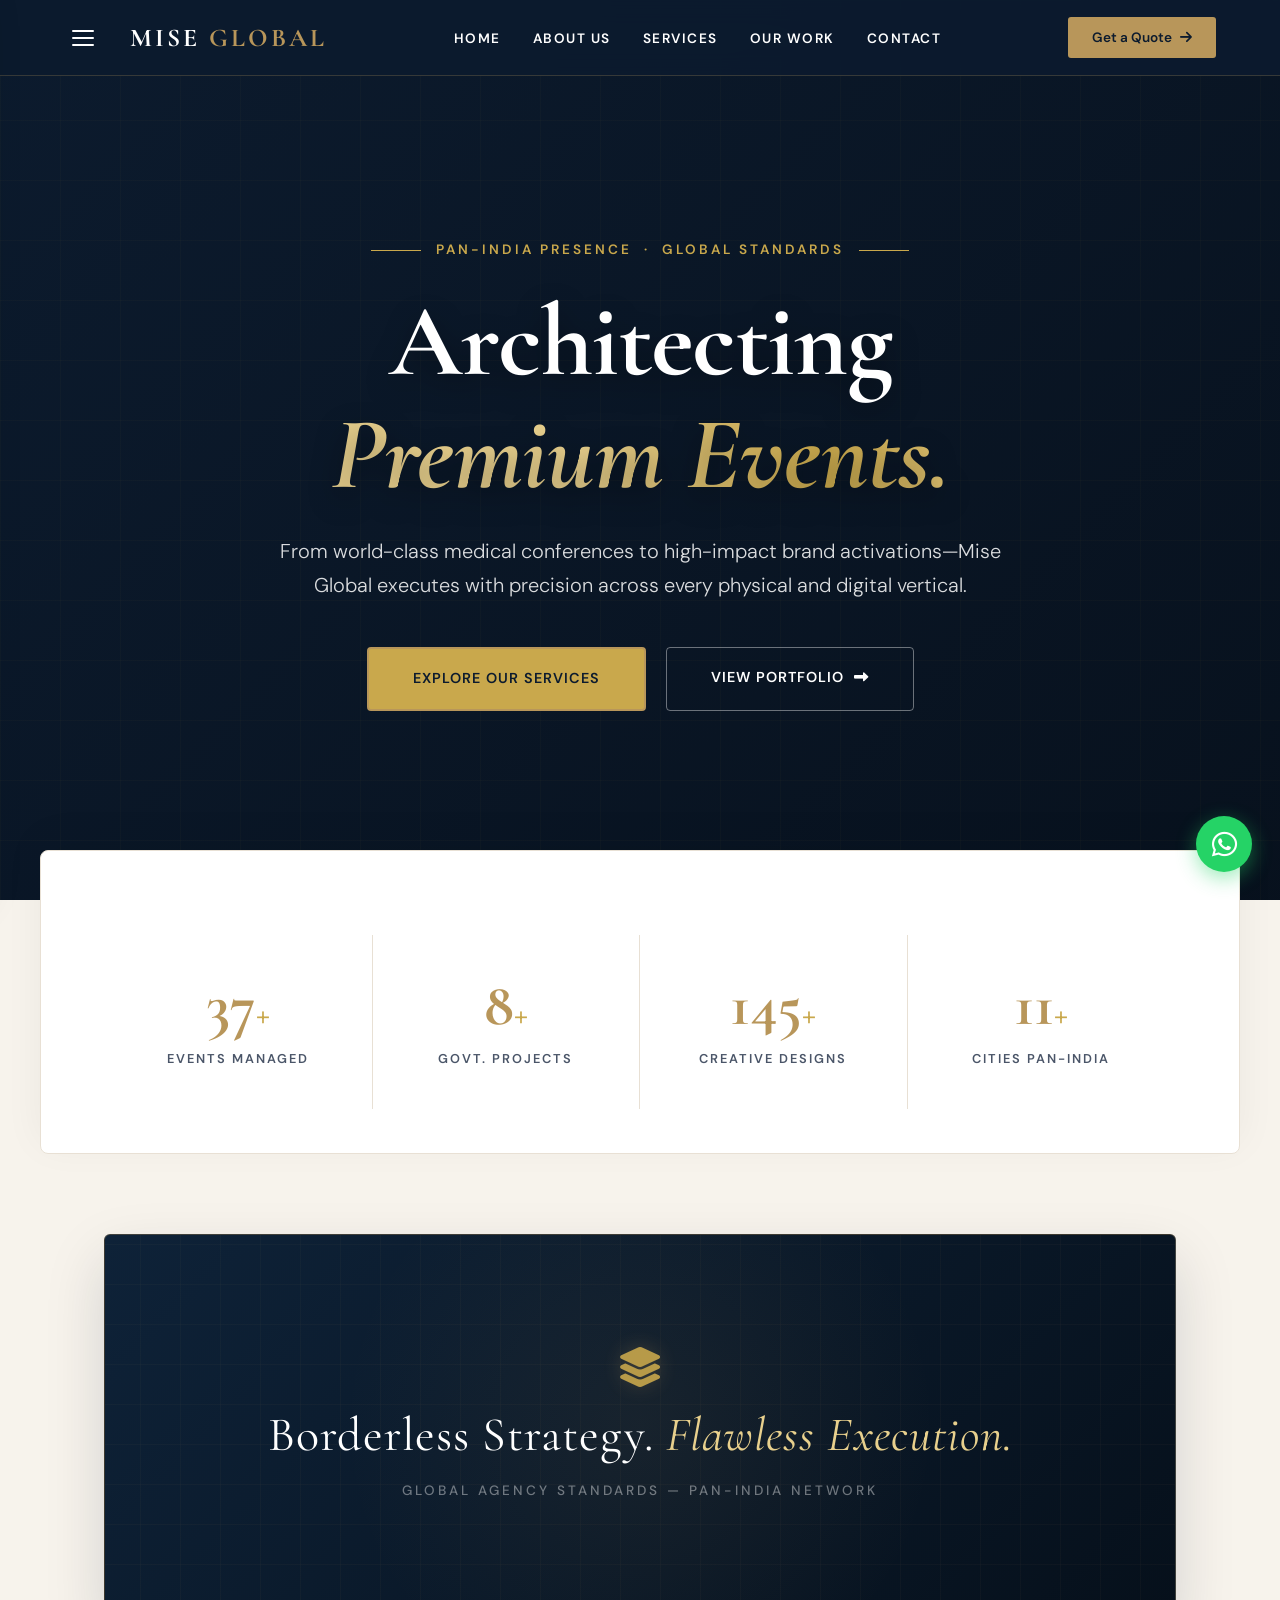
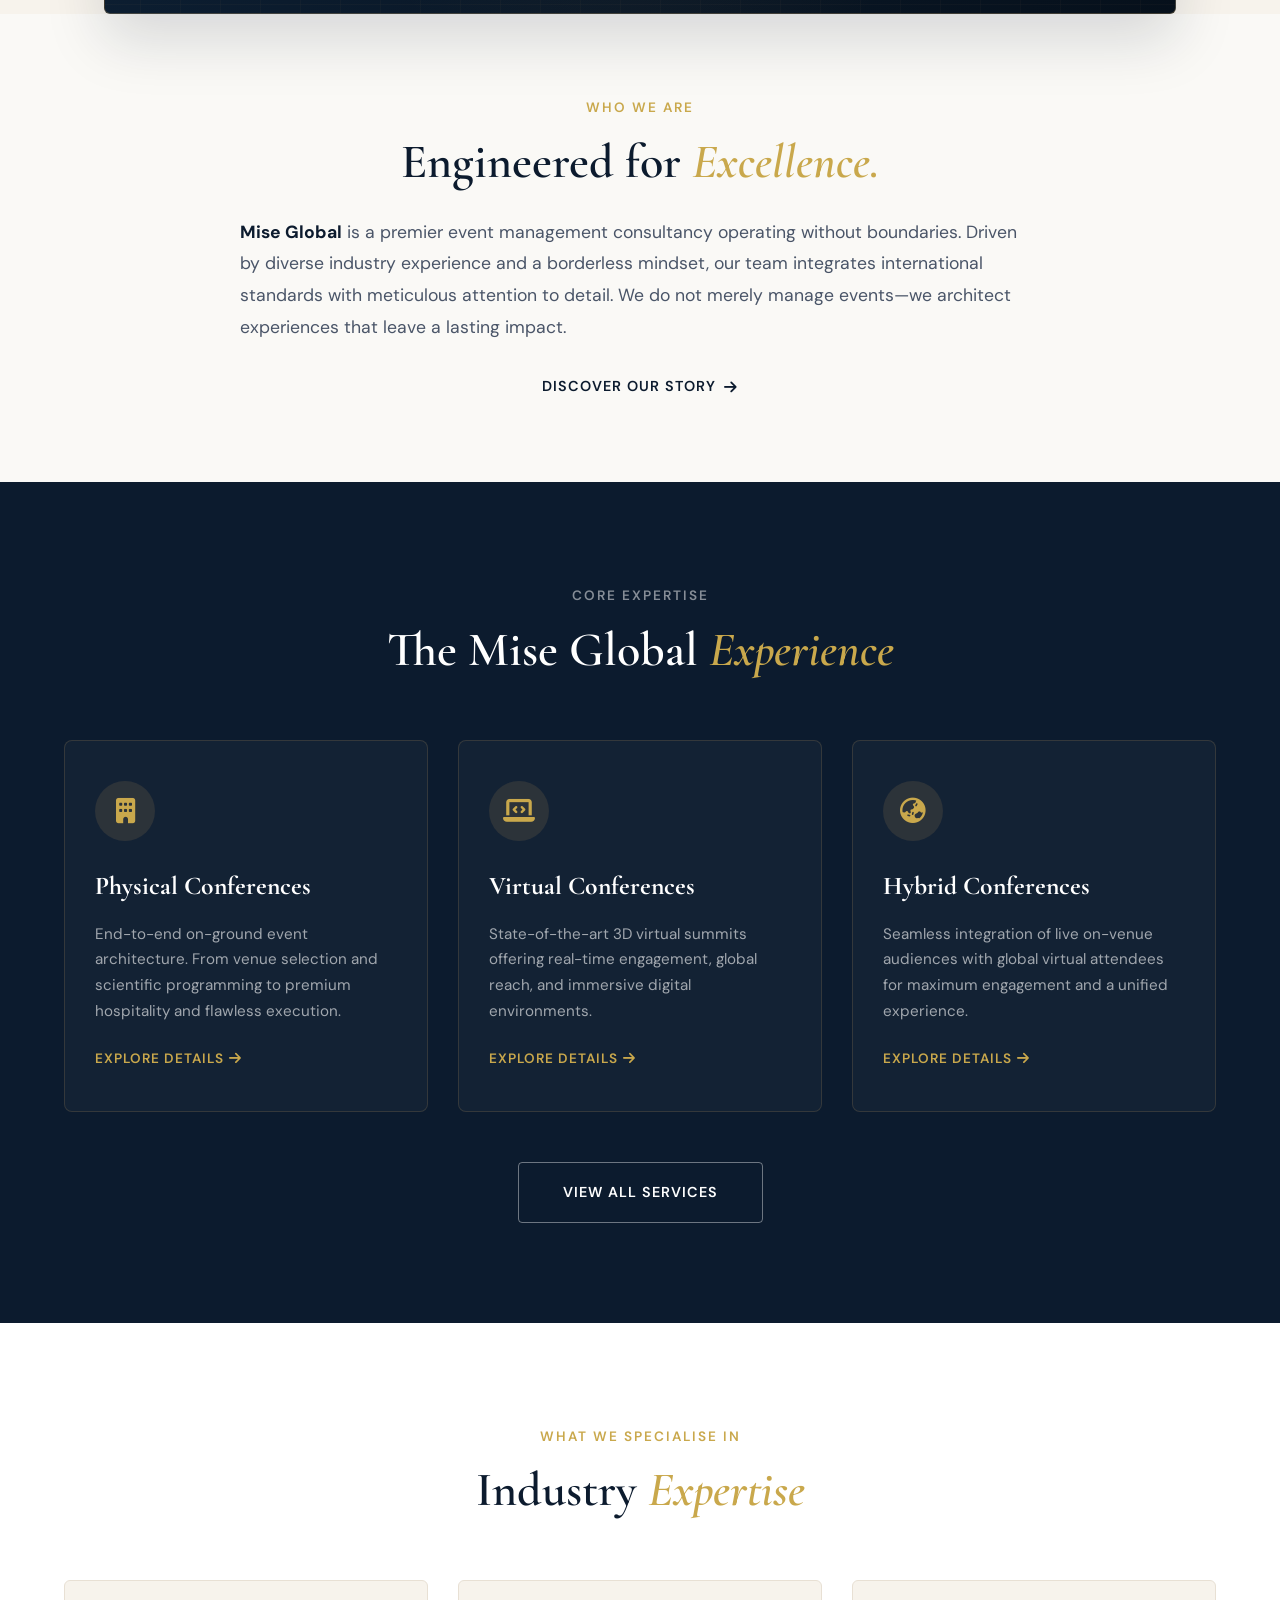
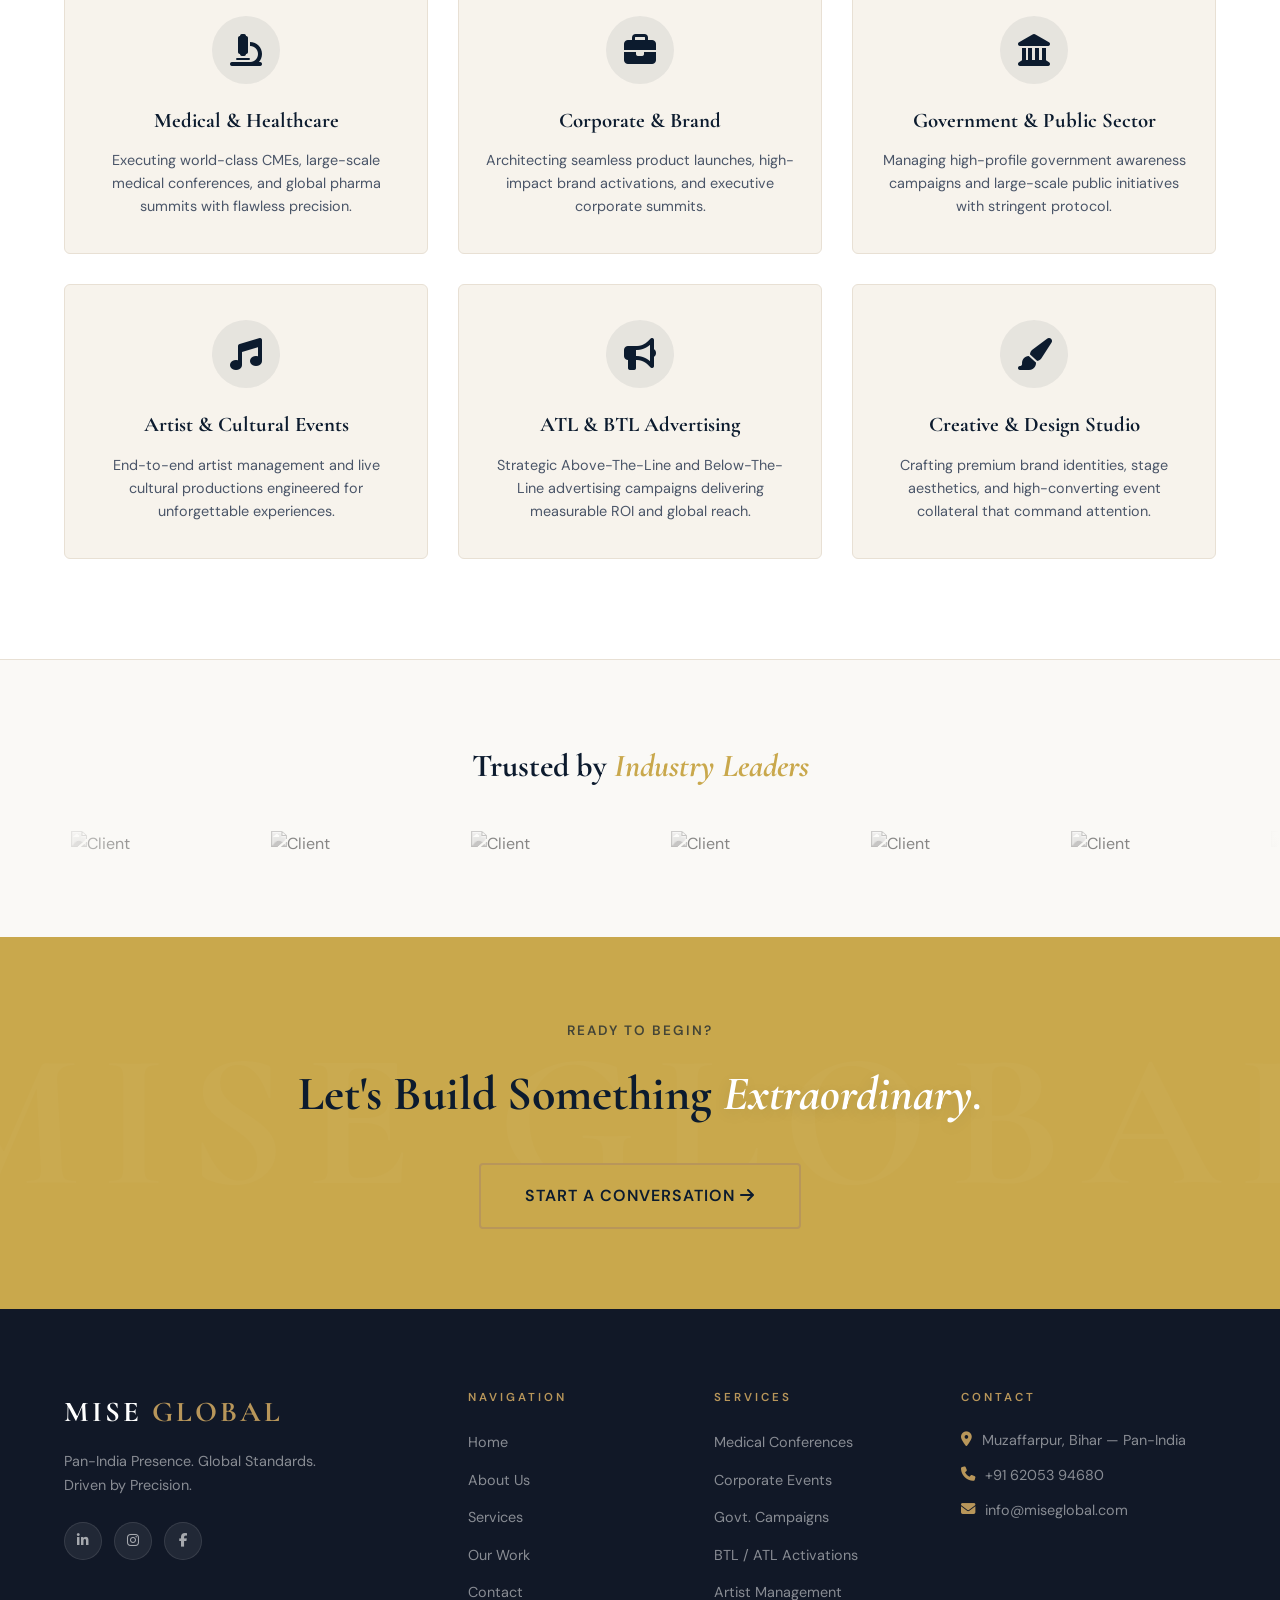
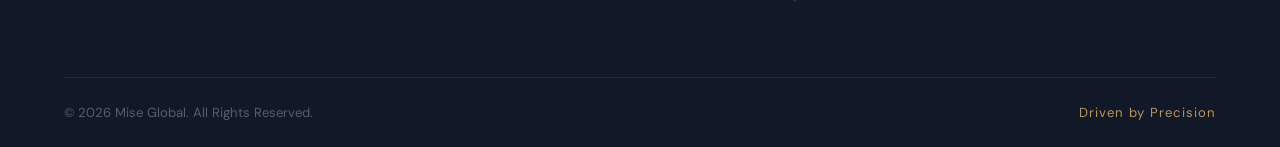
==== commit bc040e9e: "Add files via upload" ====
--- a/index.html
+++ b/index.html
@@ -1,165 +1,631 @@
-<!DOCTYPE html>
-<html lang="en">
-<head>
-    <meta charset="UTF-8">
-    <meta name="viewport" content="width=device-width, initial-scale=1.0">
-    <title>Mise Global | Engineered for Excellence</title>
-    <link href="https://fonts.googleapis.com/css2?family=Montserrat:wght@700&family=Inter:wght@400;600&display=swap" rel="stylesheet">
-    <link rel="stylesheet" href="style.css">
-    <link rel="stylesheet" href="https://cdnjs.cloudflare.com/ajax/libs/font-awesome/6.4.0/css/all.min.css">
-    <link href="https://unpkg.com/aos@2.3.1/dist/aos.css" rel="stylesheet">
-</head>
-<body>
-
-    <nav class="main-nav">
-        <div class="nav-left">
-            <div class="menu-container">
-                <i class="fas fa-bars menu-btn" onclick="openMenu()"></i>
-                <div class="hover-menu">
-                    <a href="index.html">Home</a>
-                    <a href="about.html">About Us</a>
-                    <a href="gallery.html">gallery </a>
-                    <a href="services.html">Services</a>
-                    <a href="work.html">Our Work</a>
-                    <a href="contact.html">Contact</a>
-                </div>
-            </div>
-            <a href="index.html" class="logo-link">
-                <img src="assets/logo.jpg.png" alt="Mise Global Logo" class="header-logo">
-            </a>
-        </div>
-        <div class="nav-right">
-            <a href="contact.html" class="btn-gold" style="padding: 8px 20px; font-size: 0.8rem; border-radius: 5px;">Get a Quote</a>
-        </div>
-    </nav>
-
-    <div class="menu-overlay" id="menuOverlay" onclick="closeMenu()"></div>
-    <div class="side-menu" id="sideMenu">
-        <i class="fas fa-times close-btn" onclick="closeMenu()"></i>
-        <div class="logo-sidebar">MISE <span>GLOBAL</span></div>
-        <a href="index.html">Home</a>
-        <a href="about.html">About Us</a>
-        <a href="services.html">Services</a>
-        <a href="work.html">Our Work</a>
-        <a href="contact.html">Contact</a>
-    </div>
-
-    <section class="hero-video-container">
-        <video autoplay muted loop playsinline id="bg-video">
-            <source src="assets/assetsevent-reel.mp4.MP4" type="video/mp4">
-        </video>
-        <div class="hero-overlay"></div>
-        <div class="hero-content" data-aos="zoom-in">
-            <h1>Engineered for Excellence.<br>Executed with Precision.</h1>
-            <p>Pan-India Presence. Global Standards. Creative Brilliance.</p>
-            <div class="hero-btns">
-                <a href="work.html" class="btn-primary">View Our Portfolio</a>
-                <a href="contact.html" class="btn-primary outline">Contact Us</a>
-            </div>
-        </div>
-    </section>
-
-    <div class="stats-container" id="counter-section">
-        <div class="stat-item" data-aos="fade-up">
-            <h2 class="counter" data-target="50">0</h2><span class="plus">+</span>
-            <p>Events Managed</p>
-        </div>
-        <div class="stat-item" data-aos="fade-up" data-aos-delay="100">
-            <h2 class="counter" data-target="10">0</h2><span class="plus">+</span>
-            <p>Govt. Projects</p>
-        </div>
-        <div class="stat-item" data-aos="fade-up" data-aos-delay="200">
-            <h2 class="counter" data-target="200">0</h2><span class="plus">+</span>
-            <p>Creative Designs</p>
-        </div>
-        <div class="stat-item" data-aos="fade-up" data-aos-delay="300">
-            <h2 class="counter" data-target="15">0</h2><span class="plus">+</span>
-            <p>Cities Pan-India</p>
-        </div>
-    </div>
-
-    <section class="section-padding welcome-section">
-        <div class="container" data-aos="fade-up" style="max-width: 1000px; margin: auto; text-align: center;">
-            <h2 class="section-title">Global Excellence. <span>Pan-India Presence.</span></h2>
-            <p style="font-size: 1.15rem; line-height: 1.9; color: #444; text-align: justify; margin-top: 20px;">
-                <strong>Mise Global</strong> is a premier, Pan-India event management consultancy engineered for high-impact execution. With strategic roots and an operational footprint that spans across the nation, we specialize in world-class medical conferences, corporate summits, and large-scale pharmaceutical events. Our team works with a global mindset to drive results that matter, integrating international practices with meticulous attention to detail.
-            </p>
-        </div>
-    </section>
-
-    <section class="section-padding bg-light">
-        <h2 class="section-title" data-aos="fade-down">Industry <span>Expertise</span></h2>
-        <div class="expertise-grid">
-            <div class="spec-box" data-aos="fade-up"><i class="fas fa-microscope"></i><h3>Medical & Healthcare</h3><p>Specialists in Medical Conferences, CMEs, and Pharmaceutical summits.</p></div>
-            <div class="spec-box" data-aos="fade-up" data-aos-delay="100"><i class="fas fa-laptop-code"></i><h3>Corporate & Tech</h3><p>Seamless execution of product launches and tech summits.</p></div>
-            <div class="spec-box" data-aos="fade-up" data-aos-delay="200"><i class="fas fa-landmark"></i><h3>Public Sector</h3><p>Managing government awareness and inauguration events.</p></div>
-            <div class="spec-box" data-aos="fade-up" data-aos-delay="300"><i class="fas fa-pills"></i><h3>Pharmaceutical</h3><p>Comprehensive logistics for doctor-connect programs.</p></div>
-            <div class="spec-box" data-aos="fade-up" data-aos-delay="400"><i class="fas fa-hands-helping"></i><h3>NGO & Foundations</h3><p>Strategic awareness drives for international NGOs.</p></div>
-            <div class="spec-box" data-aos="fade-up" data-aos-delay="500"><i class="fas fa-graduation-cap"></i><h3>Academic</h3><p>Managing convocations and prestigious academic seminars.</p></div>
-        </div>
-    </section>
-
-    <footer class="main-footer">
-        <div class="footer-grid">
-            <div class="footer-about">
-                <div class="logo-footer">MISE <span>GLOBAL</span></div>
-                <p>Pan-India Presence. Global Standards.<br>Driven by Precision.</p>
-                <div class="social-links">
-                    <a href="#"><i class="fab fa-linkedin"></i></a>
-                    <a href="#"><i class="fab fa-instagram"></i></a>
-                    <a href="#"><i class="fab fa-facebook"></i></a>
-                </div>
-            </div>
-            <div class="footer-links">
-                <h3>Quick Links</h3>
-                <ul>
-                    <li><a href="index.html">Home</a></li>
-                    <li><a href="about.html">About Us</a></li>
-                    <li><a href="services.html">Services</a></li>
-                    <li><a href="work.html">Our Work</a></li>
-                    <li><a href="contact.html">Contact</a></li>
-                </ul>
-            </div>
-            <div class="footer-contact">
-                <h3>Contact Us</h3>
-                <p>Muzaffarpur, Bihar | Serving Pan-India</p>
-                <p>+91 62053 94680 | info@miseglobal.com</p>
-            </div>
-        </div>
-        <div class="copyright-bar">
-            © 2026 Mise Global. All Rights Reserved. | <span style="color: #c5a059;">Driven by Precision</span>
-        </div>
-    </footer>
-
-    <a href="https://wa.me/916205394680" class="floating-whatsapp" target="_blank"><i class="fab fa-whatsapp"></i></a>
-
-    <script src="https://unpkg.com/aos@2.3.1/dist/aos.js"></script>
-    <script>
-        AOS.init({ duration: 1000, once: true });
-
-        // Counter Animation
-        const counters = document.querySelectorAll('.counter');
-        const observer = new IntersectionObserver((entries) => {
-            if(entries[0].isIntersecting) {
-                counters.forEach(counter => {
-                    const updateCount = () => {
-                        const target = +counter.getAttribute('data-target');
-                        const count = +counter.innerText;
-                        const inc = target / 100;
-                        if (count < target) {
-                            counter.innerText = Math.ceil(count + inc);
-                            setTimeout(updateCount, 20);
-                        } else { counter.innerText = target; }
-                    };
-                    updateCount();
-                });
-                observer.disconnect();
-            }
-        }, { threshold: 0.5 });
-        observer.observe(document.querySelector('#counter-section'));
-
-        function openMenu() { document.getElementById("sideMenu").style.left = "0"; document.getElementById("menuOverlay").style.opacity = "1"; document.getElementById("menuOverlay").style.visibility = "visible"; }
-        function closeMenu() { document.getElementById("sideMenu").style.left = "-350px"; document.getElementById("menuOverlay").style.opacity = "0"; document.getElementById("menuOverlay").style.visibility = "hidden"; }
-    </script>
-</body>
+<!DOCTYPE html>
+<html lang="en">
+<head>
+    <meta charset="UTF-8">
+    <meta name="viewport" content="width=device-width, initial-scale=1.0">
+    <title>Mise Global | Engineered for Excellence</title>
+    <link href="https://fonts.googleapis.com/css2?family=Cormorant+Garamond:wght@400;500;600;700&family=DM+Sans:wght@300;400;500;600&display=swap" rel="stylesheet">
+    <link rel="stylesheet" href="https://cdnjs.cloudflare.com/ajax/libs/font-awesome/6.4.0/css/all.min.css">
+    <link rel="stylesheet" href="style.css">
+    <style>
+        /* ===== HEADER DIRECT NAVIGATION STYLE (FIXED COLORS) ===== */
+        .nav-center {
+            display: flex;
+            align-items: center;
+            gap: 32px;
+        }
+        .nav-link-item {
+            position: relative;
+        }
+        .nav-link-item a {
+            font-family: var(--font-body), sans-serif;
+            font-size: 0.85rem;
+            font-weight: 600;
+            text-transform: uppercase;
+            letter-spacing: 1.5px;
+            color: #ffffff !important; 
+            text-decoration: none;
+            transition: color 0.3s ease;
+        }
+        .main-nav.scrolled .nav-link-item a {
+            color: #0c1b2e !important; 
+        }
+        .nav-link-item a:hover {
+            color: #c9a84c !important; 
+        }
+        
+        @media (max-width: 1024px) {
+            .nav-center { display: none; }
+        }
+
+        /* ===== HERO SECTION (PREMIUM CINEMATIC UPGRADE) ===== */
+        .hero-slider-wrapper {
+            position: relative;
+            height: 100vh;
+            min-height: 600px;
+            overflow: hidden;
+            display: flex;
+            align-items: center;
+            justify-content: center;
+            text-align: center;
+            background-color: #0c1b2e;
+        }
+
+        /* Live Premium Conference Image with Breathing Animation */
+        .bg-1 { 
+            background-image: url('https://images.unsplash.com/photo-1540575467063-178a50c2df87?q=80&w=2070&auto=format&fit=crop'); 
+            background-size: cover;
+            background-position: center;
+            animation: cinematicZoom 20s infinite alternate linear;
+            position: absolute;
+            top: 0; left: 0; width: 100%; height: 100%;
+            z-index: 1;
+        }
+        
+        @keyframes cinematicZoom {
+            0% { transform: scale(1); }
+            100% { transform: scale(1.08); }
+        }
+
+        /* Deep Navy Gradient & Geometric Mesh Overlay */
+        .hero-overlay {
+            position: absolute;
+            inset: 0;
+            background: linear-gradient(135deg, rgba(12, 27, 46, 0.92) 0%, rgba(6, 14, 24, 0.75) 100%);
+            z-index: 2;
+        }
+        .hero-overlay::after {
+            content: '';
+            position: absolute;
+            inset: 0;
+            background-image: 
+                linear-gradient(rgba(201, 168, 76, 0.05) 1px, transparent 1px),
+                linear-gradient(90deg, rgba(201, 168, 76, 0.05) 1px, transparent 1px);
+            background-size: 60px 60px;
+            opacity: 0.6;
+            pointer-events: none;
+        }
+
+        .hero-content {
+            position: relative;
+            z-index: 3;
+            max-width: 900px;
+            padding: 0 5%;
+            margin-top: 50px;
+        }
+        .hero-eyebrow {
+            display: flex; align-items: center; justify-content: center; gap: 15px;
+            color: #c9a84c; font-size: 0.85rem; text-transform: uppercase; letter-spacing: 3px;
+            margin-bottom: 24px; font-weight: 600;
+        }
+        .eyebrow-line { width: 50px; height: 1px; background: #c9a84c; }
+        
+        /* Typography Upgrade */
+        .hero-title {
+            font-family: var(--font-display), 'Playfair Display', serif;
+            font-size: clamp(3.5rem, 8vw, 6.5rem);
+            color: #ffffff;
+            font-weight: 700;
+            line-height: 1.1;
+            margin-bottom: 24px;
+            text-shadow: 0 10px 30px rgba(0,0,0,0.4);
+            letter-spacing: -1px;
+        }
+        
+        /* Animated Gold Gradient Text Effect */
+        .hero-title em { 
+            font-style: italic; 
+            background: linear-gradient(to right, #e8d08d 20%, #c9a84c 40%, #e8d08d 60%, #c9a84c 80%);
+            background-size: 200% auto;
+            color: transparent;
+            -webkit-background-clip: text;
+            background-clip: text;
+            animation: textShine 5s linear infinite;
+            display: inline-block;
+        }
+
+        @keyframes textShine {
+            to { background-position: 200% center; }
+        }
+
+        .hero-sub {
+            font-size: 1.25rem; color: rgba(255,255,255,0.85); 
+            max-width: 750px; margin: 0 auto 45px; line-height: 1.7; font-weight: 300;
+        }
+        
+        .hero-btns { display: flex; gap: 20px; justify-content: center; flex-wrap: wrap; }
+        .btn-primary { background: #c9a84c; color: #0c1b2e; padding: 18px 44px; font-weight: 600; border-radius: 4px; transition: all 0.3s ease; text-decoration: none; display: inline-block; letter-spacing: 1px; text-transform: uppercase; font-size: 0.9rem;}
+        .btn-primary:hover { background: #d4b572; transform: translateY(-3px); box-shadow: 0 10px 20px rgba(201,168,76,0.3); }
+        .btn-outline { border: 1px solid rgba(255,255,255,0.4); color: #ffffff; padding: 18px 44px; font-weight: 600; border-radius: 4px; transition: all 0.3s ease; text-decoration: none; display: inline-block; letter-spacing: 1px; text-transform: uppercase; font-size: 0.9rem;}
+        .btn-outline:hover { background: #ffffff; color: #0c1b2e; transform: translateY(-3px); }
+
+        /* ===== STATS STRIP (100% FIXED VISIBILITY) ===== */
+        .stats-strip {
+            display: grid;
+            grid-template-columns: repeat(4, 1fr);
+            background: #ffffff !important;
+            position: relative;
+            z-index: 10;
+            box-shadow: 0 -10px 40px rgba(0,0,0,0.05);
+            max-width: 1200px;
+            margin: -50px auto 0;
+            border-radius: 8px;
+            border: 1px solid #E8E0D4;
+        }
+        .stat-item {
+            padding: 40px 20px; text-align: center; border-right: 1px solid #E8E0D4;
+            transition: all 0.4s ease; cursor: pointer; position: relative;
+            opacity: 1 !important; visibility: visible !important;
+        }
+        .stat-item:last-child { border-right: none; }
+        .stat-item:hover {
+            background: #f8f9fa !important; transform: translateY(-10px);
+            box-shadow: 0 15px 35px rgba(0,0,0,0.08); border-radius: 8px; z-index: 2;
+        }
+        .stat-num-wrap { 
+            font-family: var(--font-display), serif; font-size: 3.5rem; font-weight: 700; 
+            color: #0c1b2e !important; line-height: 1; margin-bottom: 8px; transition: all 0.4s ease; display: inline-block; 
+            opacity: 1 !important;
+        }
+        .stat-item:hover .stat-num-wrap { transform: scale(1.1); color: #c9a84c !important; }
+        .stat-plus { color: #c9a84c !important; transition: color 0.4s ease; }
+        .stat-item:hover .stat-plus { color: #0c1b2e !important; }
+        .stat-item p { 
+            font-size: 0.8rem; text-transform: uppercase; letter-spacing: 2px; 
+            color: #4a5568 !important; font-weight: 600; transition: color 0.4s ease; margin-top: 5px;
+            opacity: 1 !important;
+        }
+        .stat-item:hover p { color: #0c1b2e !important; }
+
+        /* ===== OPTION 1: CSS GEOMETRIC PREMIUM GLOW PANEL ===== */
+        .mid-showcase-section {
+            max-width: 1200px;
+            margin: 80px auto 0;
+            padding: 0 5%;
+        }
+        .mid-showcase-frame {
+            width: 100%;
+            height: 380px;
+            border-radius: 6px;
+            overflow: hidden;
+            border: 1px solid rgba(184,150,90,0.3);
+            box-shadow: 0 25px 60px rgba(12,27,46,0.15);
+            position: relative;
+            background: linear-gradient(135deg, #0e2238 0%, #06101b 100%);
+            display: flex;
+            align-items: center;
+            justify-content: center;
+        }
+        .mid-showcase-frame::before {
+            content: ''; position: absolute; inset: 0;
+            background-image: linear-gradient(rgba(184,150,90,0.04) 1px, transparent 1px), linear-gradient(90deg, rgba(184,150,90,0.04) 1px, transparent 1px);
+            background-size: 40px 40px; background-position: center;
+        }
+        .mid-showcase-frame::after {
+            content: ''; position: absolute; width: 600px; height: 600px;
+            background: radial-gradient(circle, rgba(184,150,90,0.08) 0%, rgba(12,27,46,0) 70%);
+            top: 50%; left: 50%; transform: translate(-50%, -50%); z-index: 1; pointer-events: none;
+        }
+        .panel-branding-content { position: relative; z-index: 2; text-align: center; padding: 0 30px; }
+        .panel-branding-content i { font-size: 2.5rem; color: #c9a84c; margin-bottom: 20px; opacity: 0.9; text-shadow: 0 0 20px rgba(184,150,90,0.3); }
+        .panel-branding-content h2 { font-family: var(--font-display), serif; font-size: clamp(2rem, 4vw, 3rem); color: #ffffff; font-weight: 400; line-height: 1.2; letter-spacing: 1px; }
+        .panel-branding-content h2 em { font-style: italic; color: #e8d08d; }
+        .panel-branding-content p { font-family: var(--font-body), sans-serif; font-size: 0.85rem; text-transform: uppercase; letter-spacing: 3px; color: rgba(255,255,255,0.4); margin-top: 15px; font-weight: 500; }
+
+        /* ===== WELCOME SECTION ===== */
+        .welcome-section { padding: 80px 5% 80px; text-align: center; background: #FAF9F6; }
+        .welcome-inner { max-width: 800px; margin: 0 auto; }
+        .section-label { color: #c9a84c; font-size: 0.85rem; font-weight: 600; letter-spacing: 2px; margin-bottom: 15px; display: inline-block; }
+        .section-title { font-family: var(--font-display), serif; font-size: clamp(2rem, 4vw, 3rem); color: #0c1b2e; margin-bottom: 25px; line-height: 1.2; }
+        .section-title em { font-style: italic; color: #c9a84c; }
+        .welcome-body { font-size: 1.1rem; color: #4a5568; line-height: 1.8; margin-bottom: 30px; }
+        .btn-text-link { color: #0c1b2e; font-weight: 600; text-decoration: none; text-transform: uppercase; letter-spacing: 1px; font-size: 0.9rem; transition: color 0.3s; display: inline-flex; align-items: center; gap: 8px; }
+        .btn-text-link:hover { color: #c9a84c; }
+
+        /* ===== CORE EXPERTISE ===== */
+        .home-services { background: #0c1b2e; padding: 100px 5%; }
+        .dark-header { text-align: center; margin-bottom: 60px; }
+        .dark-header .section-label { color: rgba(255,255,255,0.5); }
+        .dark-header .section-title { color: #ffffff; }
+        
+        .h-services-grid { display: grid; grid-template-columns: repeat(auto-fit, minmax(320px, 1fr)); gap: 30px; max-width: 1200px; margin: 0 auto; }
+        .h-svc-card {
+            background: rgba(255,255,255,0.03); border: 1px solid rgba(184,150,90,0.2); border-radius: 8px;
+            padding: 40px 30px; text-decoration: none; display: block; transition: all 0.4s ease;
+            position: relative; overflow: hidden;
+        }
+        .h-svc-card::before { content: ''; position: absolute; bottom: 0; left: 0; width: 0; height: 3px; background: #c9a84c; transition: width 0.4s ease; }
+        .h-svc-card:hover::before { width: 100%; }
+        .h-svc-card:hover { transform: translateY(-8px); background: rgba(255,255,255,0.06); border-color: #c9a84c; }
+        
+        .h-svc-icon { width: 60px; height: 60px; background: rgba(184,150,90,0.15); border-radius: 50%; display: flex; align-items: center; justify-content: center; margin-bottom: 25px; }
+        .h-svc-icon i { font-size: 1.6rem; color: #c9a84c; }
+        .h-svc-card h3 { font-family: var(--font-display), serif; font-size: 1.6rem; color: #ffffff; margin-bottom: 15px; }
+        .h-svc-card p { font-size: 0.95rem; color: rgba(255,255,255,0.6); line-height: 1.7; margin-bottom: 20px; }
+        .h-svc-link { color: #c9a84c; font-size: 0.85rem; font-weight: 600; text-transform: uppercase; letter-spacing: 1px; display: inline-flex; align-items: center; gap: 5px; }
+        
+        .all-svc-btn { text-align: center; margin-top: 50px; }
+
+        /* ===== INDUSTRY EXPERTISE ===== */
+        .expertise-section { background: #ffffff; padding: 100px 5%; }
+        .expertise-header { text-align: center; margin-bottom: 60px; }
+        .expertise-grid { display: grid; grid-template-columns: repeat(auto-fit, minmax(280px, 1fr)); gap: 30px; max-width: 1200px; margin: 0 auto; }
+        
+        .spec-box { 
+            padding: 35px 25px; border: 1px solid #E8E0D4; border-radius: 6px; text-align: center; transition: all 0.3s ease; 
+        }
+        .spec-box:hover { border-color: transparent; box-shadow: 0 10px 30px rgba(0,0,0,0.06); transform: translateY(-5px); }
+        .spec-icon-wrap { margin-bottom: 20px; }
+        .spec-icon-wrap i { font-size: 2rem; color: #0c1b2e; transition: color 0.3s ease; }
+        .spec-box:hover .spec-icon-wrap i { color: #c9a84c; }
+        .spec-box h3 { font-family: var(--font-display), serif; font-size: 1.3rem; color: #0c1b2e; margin-bottom: 12px; }
+        .spec-box p { font-size: 0.9rem; color: #4a5568; line-height: 1.6; }
+
+        /* ===== CLIENTS SLIDER ===== */
+        .clients-section { background: #FAF9F6; padding: 80px 0; overflow: hidden; border-top: 1px solid #E8E0D4; }
+        .clients-header { text-align: center; margin-bottom: 40px; }
+        .clients-header h2 { font-family: var(--font-display), serif; font-size: 2rem; color: #0c1b2e; }
+        .clients-header h2 em { font-style: italic; color: #c9a84c; }
+        .logo-slider { width: 100%; overflow: hidden; position: relative; }
+        .logo-slider::before, .logo-slider::after { content: ''; position: absolute; top: 0; width: 150px; height: 100%; z-index: 2; }
+        .logo-slider::before { left: 0; background: linear-gradient(to right, rgba(250,249,246,1) 0%, rgba(250,249,246,0) 100%); }
+        .logo-slider::after { right: 0; background: linear-gradient(to left, rgba(250,249,246,1) 0%, rgba(250,249,246,0) 100%); }
+        .logo-track { display: flex; width: calc(200px * 14); animation: scroll-left 25s linear infinite; align-items: center; }
+        .logo-track:hover { animation-play-state: paused; }
+        .logo-slide { width: 200px; padding: 0 30px; display: flex; justify-content: center; align-items: center; opacity: 0.5; transition: all 0.4s ease; filter: grayscale(100%); }
+        .logo-slide:hover { opacity: 1; filter: grayscale(0%); transform: scale(1.05); }
+        .logo-slide img { max-width: 100%; max-height: 70px; object-fit: contain; }
+        @keyframes scroll-left { 0% { transform: translateX(0); } 100% { transform: translateX(calc(-200px * 7)); } }
+
+        /* ===== CTA BANNER ===== */
+        .cta-banner { background: #c9a84c; padding: 80px 5%; text-align: center; }
+        .cta-inner { max-width: 700px; margin: 0 auto; }
+        .cta-banner .section-label { color: #0c1b2e; opacity: 0.7; }
+        .cta-banner h2 { font-family: var(--font-display), serif; font-size: clamp(2rem, 4vw, 3rem); color: #0c1b2e; margin-bottom: 30px; }
+        .cta-banner h2 em.text-highlight-white { font-style: italic; color: #ffffff !important; text-shadow: 0 4px 15px rgba(0,0,0,0.1); }
+        .cta-banner .btn-primary.large { padding: 18px 44px; font-size: 1rem; }
+
+        @media (max-width: 900px) {
+            .stats-strip { grid-template-columns: repeat(2, 1fr) !important; margin: 0; border-radius: 0; box-shadow: none; border-bottom: 1px solid #E8E0D4; }
+            .stat-item { border-bottom: 1px solid #E8E0D4; border-right: 1px solid #E8E0D4 !important; }
+            .stat-item:nth-child(even) { border-right: none !important; }
+            .mid-showcase-frame { height: 300px; }
+        }
+        @media (max-width: 600px) {
+            .hero-btns { flex-direction: column; width: 100%; }
+            .btn-primary, .btn-outline { width: 100%; text-align: center; }
+            .logo-slider::before, .logo-slider::after { width: 50px; }
+            .mid-showcase-frame { height: 240px; }
+        }
+    </style>
+</head>
+<body>
+
+    <nav class="main-nav" id="mainNav">
+        <div class="nav-left">
+            <div class="menu-container">
+                <button class="menu-btn" onclick="openMenu()" aria-label="Open Menu">
+                    <span></span><span></span><span></span>
+                </button>
+                <div class="hover-menu">
+                    <a href="index.html">Home</a>
+                    <a href="about.html">About Us</a>
+                    <a href="services.html">Services</a>
+                    <a href="work.html">Our Work</a>
+                    <a href="contact.html">Contact</a>
+                </div>
+            </div>
+            <a href="index.html" class="logo-link">
+                <div class="logo-text">MISE <span>GLOBAL</span></div>
+            </a>
+        </div>
+        
+        <div class="nav-center">
+            <div class="nav-link-item"><a href="index.html">Home</a></div>
+            <div class="nav-link-item"><a href="about.html">About Us</a></div>
+            <div class="nav-link-item"><a href="services.html">Services</a></div>
+            <div class="nav-link-item"><a href="work.html">Our Work</a></div>
+            <div class="nav-link-item"><a href="contact.html">Contact</a></div>
+        </div>
+
+        <div class="nav-right">
+            <a href="contact.html" class="btn-nav-cta">Get a Quote <i class="fas fa-arrow-right"></i></a>
+        </div>
+    </nav>
+
+    <div class="menu-overlay" id="menuOverlay" onclick="closeMenu()"></div>
+    <div class="side-menu" id="sideMenu">
+        <button class="close-btn" onclick="closeMenu()">&#x2715;</button>
+        <div class="logo-sidebar">MISE <span>GLOBAL</span></div>
+        <nav class="side-nav-links">
+            <a href="index.html" class="active">Home</a>
+            <a href="about.html">About Us</a>
+            <a href="services.html">Services</a>
+            <a href="work.html">Our Work</a>
+            <a href="contact.html">Contact</a>
+        </nav>
+        <div class="side-menu-footer">
+            <p>Pan-India Presence</p>
+            <p>+91 62053 94680</p>
+        </div>
+    </div>
+
+    <section class="hero-slider-wrapper">
+        <div class="bg-1"></div>
+        <div class="hero-overlay"></div>
+
+        <div class="hero-content">
+            <div class="hero-eyebrow">
+                <span class="eyebrow-line"></span>
+                <span>Pan-India Presence &nbsp;·&nbsp; Global Standards</span>
+                <span class="eyebrow-line"></span>
+            </div>
+            <h1 class="hero-title">
+                Architecting<br>
+                <em>Premium Events.</em>
+            </h1>
+            <p class="hero-sub">From world-class medical conferences to high-impact brand activations—Mise Global executes with precision across every physical and digital vertical.</p>
+            <div class="hero-btns">
+                <a href="services.html" class="btn-primary">Explore Our Services</a>
+                <a href="work.html" class="btn-outline">View Portfolio &nbsp;<i class="fas fa-long-arrow-alt-right"></i></a>
+            </div>
+        </div>
+    </section>
+
+    <section class="stats-strip" id="counter-section">
+        <div class="stat-item">
+            <div class="stat-num-wrap"><span class="counter" data-target="50">0</span><span class="stat-plus">+</span></div>
+            <p>Events Managed</p>
+        </div>
+        <div class="stat-item">
+            <div class="stat-num-wrap"><span class="counter" data-target="10">0</span><span class="stat-plus">+</span></div>
+            <p>Govt. Projects</p>
+        </div>
+        <div class="stat-item">
+            <div class="stat-num-wrap"><span class="counter" data-target="200">0</span><span class="stat-plus">+</span></div>
+            <p>Creative Designs</p>
+        </div>
+        <div class="stat-item" style="border-right: none;">
+            <div class="stat-num-wrap"><span class="counter" data-target="15">0</span><span class="stat-plus">+</span></div>
+            <p>Cities Pan-India</p>
+        </div>
+    </section>
+
+    <div class="mid-showcase-section reveal-el">
+        <div class="mid-showcase-frame">
+            <div class="panel-branding-content">
+                <i class="fas fa-layer-group"></i>
+                <h2>Borderless Strategy. <em>Flawless Execution.</em></h2>
+                <p>Global Agency Standards — Pan-India Network</p>
+            </div>
+        </div>
+    </div>
+
+    <section class="welcome-section">
+        <div class="welcome-inner reveal-el">
+            <div class="section-label">WHO WE ARE</div>
+            <h2 class="section-title">Engineered for <em>Excellence.</em></h2>
+            <p class="welcome-body">
+                <strong>Mise Global</strong> is a premier event management consultancy operating without boundaries. Driven by diverse industry experience and a borderless mindset, our team integrates international standards with meticulous attention to detail. We do not merely manage events—we architect experiences that leave a lasting impact.
+            </p>
+            <a href="about.html" class="btn-text-link">Discover Our Story <i class="fas fa-arrow-right"></i></a>
+        </div>
+    </section>
+
+    <section class="home-services">
+        <div class="dark-header reveal-el">
+            <div class="section-label">CORE EXPERTISE</div>
+            <h2 class="section-title">The Mise Global <em>Experience</em></h2>
+        </div>
+        <div class="h-services-grid">
+            <a href="physical-conferences.html" class="h-svc-card reveal-el">
+                <div class="h-svc-icon"><i class="fas fa-building"></i></div>
+                <h3>Physical Conferences</h3>
+                <p>End-to-end on-ground event architecture. From venue selection and scientific programming to premium hospitality and flawless execution.</p>
+                <span class="h-svc-link">Explore Details <i class="fas fa-arrow-right"></i></span>
+            </a>
+            <a href="virtual-conferences.html" class="h-svc-card reveal-el" style="transition-delay: 0.1s;">
+                <div class="h-svc-icon"><i class="fas fa-laptop-code"></i></div>
+                <h3>Virtual Conferences</h3>
+                <p>State-of-the-art 3D virtual summits offering real-time engagement, global reach, and immersive digital environments.</p>
+                <span class="h-svc-link">Explore Details <i class="fas fa-arrow-right"></i></span>
+            </a>
+            <a href="hybrid-conferences.html" class="h-svc-card reveal-el" style="transition-delay: 0.2s;">
+                <div class="h-svc-icon"><i class="fas fa-globe-asia"></i></div>
+                <h3>Hybrid Conferences</h3>
+                <p>Seamless integration of live on-venue audiences with global virtual attendees for maximum engagement and a unified experience.</p>
+                <span class="h-svc-link">Explore Details <i class="fas fa-arrow-right"></i></span>
+            </a>
+        </div>
+        <div class="all-svc-btn reveal-el">
+            <a href="services.html" class="btn-outline">View All Services</a>
+        </div>
+    </section>
+
+    <section class="expertise-section">
+        <div class="expertise-header reveal-el">
+            <div class="section-label">WHAT WE SPECIALISE IN</div>
+            <h2 class="section-title">Industry <em>Expertise</em></h2>
+        </div>
+        <div class="expertise-grid">
+            <div class="spec-box reveal-el">
+                <div class="spec-icon-wrap"><i class="fas fa-microscope"></i></div>
+                <h3>Medical & Healthcare</h3>
+                <p>Executing world-class CMEs, large-scale medical conferences, and global pharma summits with flawless precision.</p>
+            </div>
+            <div class="spec-box reveal-el" style="transition-delay: 0.1s;">
+                <div class="spec-icon-wrap"><i class="fas fa-briefcase"></i></div>
+                <h3>Corporate & Brand</h3>
+                <p>Architecting seamless product launches, high-impact brand activations, and executive corporate summits.</p>
+            </div>
+            <div class="spec-box reveal-el" style="transition-delay: 0.2s;">
+                <div class="spec-icon-wrap"><i class="fas fa-landmark"></i></div>
+                <h3>Government & Public Sector</h3>
+                <p>Managing high-profile government awareness campaigns and large-scale public initiatives with stringent protocol.</p>
+            </div>
+            <div class="spec-box reveal-el">
+                <div class="spec-icon-wrap"><i class="fas fa-music"></i></div>
+                <h3>Artist & Cultural Events</h3>
+                <p>End-to-end artist management and live cultural productions engineered for unforgettable experiences.</p>
+            </div>
+            <div class="spec-box reveal-el" style="transition-delay: 0.1s;">
+                <div class="spec-icon-wrap"><i class="fas fa-bullhorn"></i></div>
+                <h3>ATL & BTL Advertising</h3>
+                <p>Strategic Above-The-Line and Below-The-Line advertising campaigns delivering measurable ROI and global reach.</p>
+            </div>
+            <div class="spec-box reveal-el" style="transition-delay: 0.2s;">
+                <div class="spec-icon-wrap"><i class="fas fa-paint-brush"></i></div>
+                <h3>Creative & Design Studio</h3>
+                <p>Crafting premium brand identities, stage aesthetics, and high-converting event collateral that command attention.</p>
+            </div>
+        </div>
+    </section>
+
+    <section class="clients-section">
+        <div class="clients-header reveal-el">
+            <h2>Trusted by <em>Industry Leaders</em></h2>
+        </div>
+        <div class="logo-slider">
+            <div class="logo-track">
+                <div class="logo-slide"><img src="LOGOS/API.png" alt="Client"></div>
+                <div class="logo-slide"><img src="LOGOS/ICP.png" alt="Client"></div>
+                <div class="logo-slide"><img src="LOGOS/solarris.png" alt="Client"></div>
+                <div class="logo-slide"><img src="LOGOS/c3.png" alt="Client"></div>
+                <div class="logo-slide"><img src="LOGOS/APICON.png" alt="Client"></div>
+                <div class="logo-slide"><img src="LOGOS/ShreeHospital.png" alt="Client"></div>
+                <div class="logo-slide"><img src="LOGOS/icp2.000.png" alt="Client"></div>
+                <div class="logo-slide"><img src="LOGOS/API.png" alt="Client"></div>
+                <div class="logo-slide"><img src="LOGOS/ICP.png" alt="Client"></div>
+                <div class="logo-slide"><img src="LOGOS/solarris.png" alt="Client"></div>
+                <div class="logo-slide"><img src="LOGOS/c3.png" alt="Client"></div>
+                <div class="logo-slide"><img src="LOGOS/APICON.png" alt="Client"></div>
+                <div class="logo-slide"><img src="LOGOS/ShreeHospital.png" alt="Client"></div>
+                <div class="logo-slide"><img src="LOGOS/icp2.000.png" alt="Client"></div>
+            </div>
+        </div>
+    </section>
+
+    <section class="cta-banner">
+        <div class="cta-inner reveal-el">
+            <div class="section-label light">READY TO BEGIN?</div>
+            <h2>Let's Build Something <em class="text-highlight-white">Extraordinary.</em></h2>
+            <a href="contact.html" class="btn-primary large">Start a Conversation <i class="fas fa-arrow-right"></i></a>
+        </div>
+    </section>
+
+    <footer class="main-footer">
+        <div class="footer-top">
+            <div class="footer-brand">
+                <div class="logo-footer">MISE <span>GLOBAL</span></div>
+                <p>Pan-India Presence. Global Standards.<br>Driven by Precision.</p>
+                <div class="social-links">
+                    <a href="#" aria-label="LinkedIn"><i class="fab fa-linkedin-in"></i></a>
+                    <a href="#" aria-label="Instagram"><i class="fab fa-instagram"></i></a>
+                    <a href="#" aria-label="Facebook"><i class="fab fa-facebook-f"></i></a>
+                </div>
+            </div>
+            <div class="footer-col">
+                <h4>Navigation</h4>
+                <ul>
+                    <li><a href="index.html">Home</a></li>
+                    <li><a href="about.html">About Us</a></li>
+                    <li><a href="services.html">Services</a></li>
+                    <li><a href="work.html">Our Work</a></li>
+                    <li><a href="contact.html">Contact</a></li>
+                </ul>
+            </div>
+            <div class="footer-col">
+                <h4>Services</h4>
+                <ul>
+                    <li><a href="#">Medical Conferences</a></li>
+                    <li><a href="#">Corporate Events</a></li>
+                    <li><a href="#">Govt. Campaigns</a></li>
+                    <li><a href="#">BTL / ATL Activations</a></li>
+                    <li><a href="#">Artist Management</a></li>
+                </ul>
+            </div>
+            <div class="footer-col">
+                <h4>Contact</h4>
+                <ul class="contact-list">
+                    <li><i class="fas fa-map-marker-alt"></i> Muzaffarpur, Bihar — Pan-India</li>
+                    <li><i class="fas fa-phone"></i> <a href="tel:+916205394680">+91 62053 94680</a></li>
+                    <li><i class="fas fa-envelope"></i> <a href="mailto:info@miseglobal.com">info@miseglobal.com</a></li>
+                </ul>
+            </div>
+        </div>
+        <div class="footer-bottom">
+            <p>© 2026 Mise Global. All Rights Reserved.</p>
+            <p class="footer-tagline">Driven by Precision</p>
+        </div>
+    </footer>
+
+    <a href="https://wa.me/916205394680" class="floating-whatsapp" target="_blank" rel="noopener" aria-label="Chat on WhatsApp">
+        <i class="fab fa-whatsapp"></i>
+    </a>
+
+    <script>
+        // ===== NAVBAR SCROLL EFFECT =====
+        window.addEventListener('scroll', () => {
+            const nav = document.getElementById('mainNav');
+            nav.classList.toggle('scrolled', window.scrollY > 60);
+        });
+
+        // ===== COUNTER ENGINE =====
+        const counters = document.querySelectorAll('.counter');
+        let counted = false;
+        const counterObserver = new IntersectionObserver((entries) => {
+            if (entries[0].isIntersecting && !counted) {
+                counted = true;
+                counters.forEach(counter => {
+                    const target = +counter.getAttribute('data-target');
+                    let count = 0;
+                    const inc = target / 80;
+                    const update = () => {
+                        count += inc;
+                        if (count < target) {
+                            counter.textContent = Math.ceil(count);
+                            requestAnimationFrame(update);
+                        } else {
+                            counter.textContent = target;
+                        }
+                    };
+                    update();
+                });
+            }
+        }, { threshold: 0.3 });
+        const counterSection = document.getElementById('counter-section');
+        if(counterSection) { counterObserver.observe(counterSection); }
+
+        // ===== SIDE MENU =====
+        function openMenu() {
+            document.getElementById('sideMenu').classList.add('open');
+            document.getElementById('menuOverlay').classList.add('open');
+            document.body.style.overflow = 'hidden';
+        }
+        function closeMenu() {
+            document.getElementById('sideMenu').classList.remove('open');
+            document.getElementById('menuOverlay').classList.remove('open');
+            document.body.style.overflow = '';
+        }
+
+        // ===== SCROLL REVEAL =====
+        const revealEls = document.querySelectorAll('.reveal-el');
+        const revealObserver = new IntersectionObserver((entries) => {
+            entries.forEach(el => {
+                if (el.isIntersecting) {
+                    el.target.style.opacity = '1';
+                    el.target.style.transform = 'translateY(0)';
+                    revealObserver.unobserve(el.target);
+                }
+            });
+        }, { threshold: 0.15 });
+        
+        revealEls.forEach(el => {
+            el.style.opacity = '0';
+            el.style.transform = 'translateY(30px)';
+            el.style.transition = 'all 0.8s ease';
+            revealObserver.observe(el);
+        });
+    </script>
+</body>
 </html>
--- a/style.css
+++ b/style.css
@@ -1,1445 +1,943 @@
-/* --- MISE GLOBAL PREMIUM THEME --- */
-/* Ye section aapke brand colors define karta hai */
-:root {
-    --primary-navy: #002147; 
-    --luxury-gold: #C5A059;  
-    --bg-light: #f8f9fa;
-    --text-dark: #333333;
-    --text-light: #ffffff;
-}
-
-* { 
-    margin: 0; 
-    padding: 0; 
-    box-sizing: border-box; 
-    font-family: 'Segoe UI', Tahoma, Geneva, Verdana, sans-serif; 
-}
-
-body { background-color: var(--bg-light); color: var(--text-dark); }
-
-/* --- PREMIUM NAVBAR --- */
-nav {
-    background: var(--primary-navy);
-    padding: 15px 5%;
-    display: flex;
-    justify-content: space-between;
-    align-items: center;
-    position: sticky;
-    top: 0;
-    z-index: 1000;
-    box-shadow: 0 4px 10px rgba(0,0,0,0.2);
-}
-
-.logo { color: var(--text-light); font-size: 24px; font-weight: bold; letter-spacing: 2px; }
-.logo span { color: var(--luxury-gold); }
-
-.nav-links { display: flex; gap: 30px; }
-.nav-links a { 
-    color: var(--text-light); 
-    text-decoration: none; 
-    font-weight: 500; 
-    text-transform: uppercase;
-    font-size: 14px;
-    transition: color 0.3s ease; 
-}
-.nav-links a:hover { color: var(--luxury-gold); }
-
-/* --- HERO SECTION --- */
-.hero {
-    background: linear-gradient(rgba(0, 33, 71, 0.8), rgba(0, 33, 71, 0.9)), url('assets/hero-bg.jpg') center/cover;
-    height: 90vh;
-    display: flex;
-    flex-direction: column;
-    justify-content: center;
-    align-items: center;
-    text-align: center;
-    color: var(--text-light);
-    padding: 0 20px;
-}
-
-.hero h1 { font-size: 4rem; margin-bottom: 10px; letter-spacing: 3px; text-transform: uppercase; }
-.hero p { font-size: 1.2rem; max-width: 700px; margin-bottom: 30px; color: #ddd; }
-
-.btn-gold {
-    padding: 15px 40px;
-    background: transparent;
-    color: var(--luxury-gold);
-    border: 2px solid var(--luxury-gold);
-    text-decoration: none;
-    font-weight: bold;
-    text-transform: uppercase;
-    letter-spacing: 1px;
-    border-radius: 50px;
-    transition: all 0.3s ease;
-}
-
-.btn-gold:hover {
-    background: var(--luxury-gold);
-    color: var(--primary-navy);
-}
-
-/* --- SECTIONS & GRIDS --- */
-.section-padding { padding: 80px 5%; }
-.section-title { text-align: center; font-size: 2.5rem; color: var(--primary-navy); margin-bottom: 40px; }
-.section-title span { color: var(--luxury-gold); }
-
-.portfolio-grid {
-    display: grid;
-    grid-template-columns: repeat(auto-fit, minmax(300px, 1fr));
-    gap: 30px;
-}
-
-.portfolio-card {
-    background: #fff;
-    border-radius: 10px;
-    overflow: hidden;
-    box-shadow: 0 10px 20px rgba(0,0,0,0.08);
-    transition: transform 0.3s ease;
-}
-
-.portfolio-card:hover { transform: translateY(-10px); }
-.portfolio-card img { width: 100%; height: 250px; object-fit: cover; }
-.portfolio-info { padding: 25px; text-align: center; }
-.portfolio-info h3 { color: var(--primary-navy); margin-bottom: 10px; }
-
-/* --- SOCIAL MEDIA SECTION --- */
-.social-section {
-    text-align: center;
-    padding: 60px 5%;
-    background: #fff;
-    border-top: 1px solid #eee;
-}
-
-.social-section h3 {
-    color: var(--primary-navy);
-    font-size: 2rem;
-    margin-bottom: 20px;
-}
-
-.social-icons {
-    display: flex;
-    justify-content: center;
-    gap: 20px;
-}
-
-.social-icons a {
-    display: inline-flex;
-    align-items: center;
-    justify-content: center;
-    width: 50px;
-    height: 50px;
-    background: var(--primary-navy);
-    color: var(--text-light);
-    border-radius: 50%;
-    font-size: 1.5rem;
-    text-decoration: none;
-    transition: all 0.3s ease;
-}
-
-.social-icons a:hover {
-    background: var(--luxury-gold);
-    color: var(--primary-navy);
-    transform: translateY(-5px);
-    box-shadow: 0 10px 20px rgba(197, 160, 89, 0.4);
-}
-/* --- PREMIUM CONTACT FORM BOX (ALIGNED) --- */
-.contact-box {
-    background: #ffffff;
-    padding: 40px;
-    border-radius: 12px;
-    box-shadow: 0 15px 40px rgba(0, 33, 71, 0.1); 
-    border-top: 5px solid var(--luxury-gold); 
-    text-align: left; 
-}
-
-.contact-box h3 {
-    color: var(--primary-navy);
-    font-size: 1.8rem;
-    margin-bottom: 25px;
-    text-align: center; 
-    text-transform: uppercase;
-    letter-spacing: 1px;
-}
-
-.form-group { 
-    margin-bottom: 20px; 
-}
-
-.form-group label { 
-    display: block; 
-    margin-bottom: 8px; 
-    font-weight: 600; 
-    color: var(--primary-navy); 
-    font-size: 0.95rem; 
-}
-
-.form-group input, 
-.form-group select, 
-.form-group textarea {
-    width: 100%; 
-    padding: 14px 15px;
-    border: 1.5px solid #e0e0e0;
-    border-radius: 8px;
-    font-size: 1rem;
-    background-color: #fcfcfc;
-    transition: all 0.3s ease;
-    font-family: inherit;
-}
-
-.form-group input:focus, 
-.form-group select:focus, 
-.form-group textarea:focus {
-    border-color: var(--luxury-gold);
-    background-color: #fff;
-    outline: none;
-    box-shadow: 0 0 0 4px rgba(197, 160, 89, 0.15);
-}
-
-.btn-submit {
-    width: 100%;
-    padding: 16px;
-    background: var(--primary-navy);
-    color: var(--text-light);
-    border: none;
-    font-size: 1.1rem;
-    font-weight: bold;
-    border-radius: 8px;
-    cursor: pointer;
-    transition: all 0.3s ease;
-    text-transform: uppercase;
-    letter-spacing: 1px;
-    margin-top: 10px;
-}
-
-.btn-submit:hover { 
-    background: var(--luxury-gold); 
-    color: var(--primary-navy);
-    transform: translateY(-2px);
-    box-shadow: 0 10px 20px rgba(197, 160, 89, 0.3);
-}
-/* --- PREMIUM PAGE HEADER (LET'S CONNECT) --- */
-.page-header {
-    background: linear-gradient(rgba(0, 33, 71, 0.85), rgba(0, 33, 71, 0.95)), url('assets/contact-bg.jpg') center/cover;
-    height: 40vh;
-    display: flex;
-    justify-content: center;
-    align-items: center;
-    color: var(--text-light);
-    text-align: center;
-}
-
-.page-header h1 {
-    font-size: 3.5rem;
-    letter-spacing: 4px;
-    text-transform: uppercase;
-    color: var(--luxury-gold);
-    margin-bottom: 15px;
-    text-shadow: 0 4px 15px rgba(197, 160, 89, 0.2);
-}
-
-/* Heading ke niche Premium Gold Line */
-.page-header h1::after {
-    content: '';
-    display: block;
-    width: 80px;
-    height: 4px;
-    background: var(--luxury-gold);
-    margin: 15px auto 0;
-    border-radius: 2px;
-}
-
-.page-header p {
-    font-size: 1.2rem;
-    color: #e0e0e0;
-    letter-spacing: 1px;
-    font-weight: 300;
-}
-
-/* --- PREMIUM CONTACT INFO (GET IN TOUCH) --- */
-.premium-heading {
-    color: var(--primary-navy);
-    font-size: 2.2rem;
-    margin-bottom: 15px;
-    text-transform: uppercase;
-    letter-spacing: 2px;
-    display: flex;
-    align-items: center;
-    gap: 15px;
-}
-
-/* Heading ke aage Gold Line */
-.premium-heading::before {
-    content: '';
-    width: 40px;
-    height: 4px;
-    background: var(--luxury-gold);
-    display: inline-block;
-}
-
-.premium-subtext {
-    font-size: 1.1rem;
-    color: #555;
-    line-height: 1.8;
-    margin-bottom: 35px;
-}
-
-.contact-details {
-    display: flex;
-    flex-direction: column;
-    gap: 20px;
-}
-
-/* Premium Icon Boxes */
-.detail-item {
-    display: flex;
-    align-items: center;
-    gap: 20px;
-    padding: 20px;
-    background: #ffffff;
-    border-radius: 10px;
-    border-left: 4px solid var(--luxury-gold);
-    box-shadow: 0 5px 15px rgba(0,0,0,0.04);
-    transition: all 0.3s ease;
-}
-
-/* Hover Animation (Mouse le jane par effect) */
-.detail-item:hover {
-    transform: translateX(10px);
-    box-shadow: 0 8px 25px rgba(0,0,0,0.08);
-}
-
-.detail-item i {
-    font-size: 1.5rem;
-    color: var(--luxury-gold);
-    background: rgba(197, 160, 89, 0.1);
-    padding: 15px;
-    border-radius: 50%;
-    width: 60px;
-    height: 60px;
-    display: flex;
-    justify-content: center;
-    align-items: center;
-}
-
-.detail-item strong {
-    display: block;
-    color: var(--primary-navy);
-    font-size: 1.1rem;
-    margin-bottom: 5px;
-    text-transform: uppercase;
-    letter-spacing: 1px;
-}
-
-.detail-item p, .detail-item a {
-    color: #666;
-    text-decoration: none;
-    font-size: 1rem;
-    transition: color 0.3s;
-}
-
-.detail-item a:hover {
-    color: var(--luxury-gold);
-}
-/* --- FLOATING WHATSAPP BUTTON --- */
-.floating-whatsapp {
-    position: fixed;
-    bottom: 30px;
-    right: 30px;
-    width: 60px;
-    height: 60px;
-    background-color: #25d366; /* Official WhatsApp Green Color */
-    color: #ffffff;
-    border-radius: 50%;
-    display: flex;
-    justify-content: center;
-    align-items: center;
-    font-size: 35px;
-    box-shadow: 0 5px 15px rgba(37, 211, 102, 0.4);
-    z-index: 9999; /* Ye ensure karega ki button hamesha sabse upar dikhe */
-    transition: all 0.3s ease;
-    text-decoration: none;
-}
-
-/* Hover Effect (Jab mouse icon par jayega) */
-.floating-whatsapp:hover {
-    transform: scale(1.15) translateY(-5px); /* Thoda bada hoga aur upar uthega */
-    box-shadow: 0 10px 25px rgba(37, 211, 102, 0.6);
-    color: #ffffff;
-}
-
-/* Mobile Screen ke liye thoda chota */
-@media (max-width: 768px) {
-    .floating-whatsapp {
-        bottom: 20px;
-        right: 20px;
-        width: 50px;
-        height: 50px;
-        font-size: 30px;
-    }
-}
-/* --- SERVICES PAGE STYLES --- */
-.services-header {
-    background: linear-gradient(rgba(0, 33, 71, 0.8), rgba(0, 33, 71, 0.9)), url('assets/hero-bg.jpg') center/cover;
-    height: 35vh;
-    display: flex;
-    justify-content: center;
-    align-items: center;
-    color: var(--text-light);
-    text-align: center;
-}
-
-.services-header h1 {
-    font-size: 3rem;
-    letter-spacing: 3px;
-    text-transform: uppercase;
-    color: var(--luxury-gold);
-}
-
-.services-grid {
-    display: grid;
-    grid-template-columns: repeat(auto-fit, minmax(320px, 1fr));
-    gap: 30px;
-    padding: 80px 5%;
-    max-width: 1200px;
-    margin: 0 auto;
-}
-
-.service-card {
-    background: #fff;
-    padding: 40px 30px;
-    border-radius: 12px;
-    text-align: center;
-    box-shadow: 0 10px 30px rgba(0, 0, 0, 0.05);
-    border-bottom: 4px solid transparent;
-    transition: all 0.3s ease;
-    position: relative;
-    overflow: hidden;
-}
-
-.service-card:hover {
-    transform: translateY(-10px);
-    border-bottom: 4px solid var(--luxury-gold);
-    box-shadow: 0 15px 40px rgba(0, 33, 71, 0.1);
-}
-
-.service-icon {
-    font-size: 2.5rem;
-    color: var(--primary-navy);
-    margin-bottom: 20px;
-    transition: all 0.3s ease;
-}
-
-.service-card:hover .service-icon {
-    color: var(--luxury-gold);
-    transform: scale(1.1);
-}
-
-.service-card h3 {
-    color: var(--primary-navy);
-    font-size: 1.5rem;
-    margin-bottom: 15px;
-    text-transform: uppercase;
-    letter-spacing: 1px;
-}
-
-.service-card p {
-    color: #666;
-    font-size: 1rem;
-    line-height: 1.7;
-}
-/* --- PREMIUM SIDEBAR MENU --- */
-/* --- WHITE MENU BUTTON FOR DARK HEADERS --- */
-.menu-btn {
-    color: #ffffff !important; /* Forces the color to white */
-    font-size: 26px;
-    cursor: pointer;
-    transition: 0.3s;
-}
-
-.menu-btn:hover {
-    color: var(--luxury-gold) !important;
-}
-
-/* Purane horizontal links ko hide karna */
-nav .nav-links { display: none; } 
-
-/* Sidebar ka Dark Overlay (Background) */
-.menu-overlay {
-    position: fixed;
-    top: 0; left: 0; width: 100%; height: 100vh;
-    background: rgba(0, 33, 71, 0.85); /* Premium Navy Blur */
-    backdrop-filter: blur(5px);
-    z-index: 1001;
-    opacity: 0;
-    visibility: hidden;
-    transition: 0.4s ease;
-}
-
-/* Slide-in Sidebar Box */
-.side-menu {
-    position: fixed;
-    top: 0; left: -350px; /* Shuru me screen ke bahar chupa rahega */
-    width: 320px;
-    height: 100vh;
-    background: #ffffff;
-    z-index: 1002;
-    padding: 60px 40px;
-    box-shadow: 10px 0 30px rgba(0,0,0,0.2);
-    transition: left 0.4s cubic-bezier(0.77, 0, 0.175, 1);
-    display: flex;
-    flex-direction: column;
-}
-
-/* Close (X) Button */
-.close-btn {
-    position: absolute;
-    top: 25px; right: 25px;
-    font-size: 30px;
-    color: var(--primary-navy);
-    cursor: pointer;
-    transition: 0.3s;
-}
-.close-btn:hover { color: var(--luxury-gold); transform: rotate(90deg); }
-
-/* Sidebar ke andar ke Links */
-.side-menu a {
-    color: var(--primary-navy);
-    text-decoration: none;
-    font-size: 1.2rem;
-    font-weight: 600;
-    margin: 15px 0;
-    text-transform: uppercase;
-    letter-spacing: 2px;
-    transition: all 0.3s ease;
-    border-bottom: 1px solid #eee;
-    padding-bottom: 15px;
-}
-.side-menu a:hover {
-    color: var(--luxury-gold);
-    padding-left: 10px; /* Hover karne par text thoda aage khiskega */
-    border-bottom-color: var(--luxury-gold);
-}
-/* About Logo Alignment */
-.about-logo-space {
-    display: flex;
-    justify-content: flex-start;
-}
-
-/* About Content Text Adjustments */
-.about-content h2 {
-    font-size: 2.2rem;
-    line-height: 1.2;
-    margin-bottom: 20px;
-    color: var(--primary-navy);
-}
-
-.about-content p {
-    margin-bottom: 20px;
-    text-align: justify; /* Professional text look */
-}
-
-/* Responsive fix for Logo */
-@media (max-width: 768px) {
-    .about-logo-space {
-        justify-content: center;
-    }
-    .about-content h2 {
-        text-align: center;
-    }
-    .about-content h2::after {
-        left: 50%;
-        transform: translateX(-50%);
-    }
-}
-/* --- CREATIVE ABOUT US PAGE UPGRADES --- */
-.about-section-wrapper {
-    position: relative;
-    overflow: hidden;
-    background-color: #fdfdfd;
-}
-
-/* Giant Faint Watermark */
-.watermark-bg {
-    position: absolute;
-    top: 50px;
-    left: -20px;
-    font-size: 14rem;
-    color: rgba(0, 33, 71, 0.03); /* Very faint navy blue */
-    font-weight: 900;
-    letter-spacing: 15px;
-    z-index: 0;
-    pointer-events: none;
-    user-select: none;
-}
-
-/* Ensure text stays above watermark */
-.about-container {
-    position: relative;
-    z-index: 1; 
-}
-
-/* Creative Leaf-Cut Image Style */
-.creative-image-wrapper img {
-    border-radius: 0px 60px 0px 60px; /* Stylish opposite corners */
-    box-shadow: 25px 25px 0px rgba(197, 160, 89, 0.2); /* Offset Gold Shadow */
-    transition: all 0.4s ease;
-    width: 100%;
-}
-
-.creative-image-wrapper:hover img {
-    transform: translate(-5px, -5px);
-    box-shadow: 30px 30px 0px rgba(197, 160, 89, 0.4);
-}
-
-/* Trust Stats Ribbon */
-.stats-ribbon {
-    display: flex;
-    justify-content: space-around;
-    flex-wrap: wrap;
-    background: var(--primary-navy);
-    padding: 50px 5%;
-    margin-top: 40px;
-    position: relative;
-    z-index: 1;
-}
-
-.stat-box {
-    text-align: center;
-    color: var(--text-light);
-    margin: 15px;
-    padding: 10px 20px;
-    border-right: 1px solid rgba(255,255,255,0.1);
-}
-
-.stat-box:last-child {
-    border-right: none;
-}
-
-.stat-number {
-    font-size: 3.5rem;
-    color: var(--luxury-gold);
-    font-weight: 700;
-    margin-bottom: 5px;
-    line-height: 1;
-}
-
-.stat-text {
-    font-size: 0.95rem;
-    text-transform: uppercase;
-    letter-spacing: 2px;
-    color: #cbd5e1;
-}
-
-@media (max-width: 768px) {
-    .watermark-bg { font-size: 6rem; top: 20px; }
-    .stat-box { border-right: none; width: 45%; }
-}
-/* --- CREATIVE ABOUT US PAGE UPGRADES --- */
-.about-section-wrapper {
-    position: relative;
-    overflow: hidden;
-    background-color: #fdfdfd;
-}
-
-/* Giant Faint Watermark */
-.watermark-bg {
-    position: absolute;
-    top: 50px;
-    left: -20px;
-    font-size: 14rem;
-    color: rgba(0, 33, 71, 0.03); /* Very faint navy blue */
-    font-weight: 900;
-    letter-spacing: 15px;
-    z-index: 0;
-    pointer-events: none;
-    user-select: none;
-}
-
-/* Ensure text stays above watermark */
-.about-container {
-    position: relative;
-    z-index: 1; 
-}
-
-/* Creative Leaf-Cut Image Style */
-.creative-image-wrapper img {
-    border-radius: 0px 60px 0px 60px; /* Stylish opposite corners */
-    box-shadow: 25px 25px 0px rgba(197, 160, 89, 0.2); /* Offset Gold Shadow */
-    transition: all 0.4s ease;
-    width: 100%;
-}
-
-.creative-image-wrapper:hover img {
-    transform: translate(-5px, -5px);
-    box-shadow: 30px 30px 0px rgba(197, 160, 89, 0.4);
-}
-
-/* Trust Stats Ribbon */
-.stats-ribbon {
-    display: flex;
-    justify-content: space-around;
-    flex-wrap: wrap;
-    background: var(--primary-navy);
-    padding: 50px 5%;
-    margin-top: 40px;
-    position: relative;
-    z-index: 1;
-}
-
-.stat-box {
-    text-align: center;
-    color: var(--text-light);
-    margin: 15px;
-    padding: 10px 20px;
-    border-right: 1px solid rgba(255,255,255,0.1);
-}
-
-.stat-box:last-child {
-    border-right: none;
-}
-
-.stat-number {
-    font-size: 3.5rem;
-    color: var(--luxury-gold);
-    font-weight: 700;
-    margin-bottom: 5px;
-    line-height: 1;
-}
-
-.stat-text {
-    font-size: 0.95rem;
-    text-transform: uppercase;
-    letter-spacing: 2px;
-    color: #cbd5e1;
-}
-
-@media (max-width: 768px) {
-    .watermark-bg { font-size: 6rem; top: 20px; }
-    .stat-box { border-right: none; width: 45%; }
-}
-/* --- PREMIUM PHILOSOPHY SECTION --- */
-.philosophy-wrapper {
-    padding: 100px 10%;
-    background: #ffffff;
-    display: flex;
-    align-items: center;
-    gap: 80px;
-    position: relative;
-}
-
-/* Subtle Branding Watermark in Background */
-.philosophy-wrapper::before {
-    content: 'PRECISION';
-    position: absolute;
-    bottom: 20px;
-    right: 50px;
-    font-size: 8rem;
-    font-weight: 900;
-    color: rgba(0, 33, 71, 0.02);
-    letter-spacing: 20px;
-    pointer-events: none;
-}
-
-.philosophy-text { flex: 1; }
-
-.philosophy-logo {
-    width: 120px;
-    margin-bottom: 30px;
-    filter: drop-shadow(0 5px 15px rgba(0,0,0,0.1));
-}
-
-.philosophy-text h2 {
-    font-size: 2.8rem;
-    color: var(--primary-navy);
-    line-height: 1.2;
-    margin-bottom: 20px;
-}
-
-.philosophy-text h2 span {
-    color: var(--luxury-gold);
-    display: block;
-    font-size: 1.2rem;
-    letter-spacing: 5px;
-    text-transform: uppercase;
-    margin-bottom: 10px;
-}
-
-.philosophy-text p {
-    font-size: 1.1rem;
-    line-height: 1.8;
-    color: #555;
-    margin-bottom: 25px;
-    text-align: justify;
-}
-
-/* Luxury Image Frame */
-.philosophy-image {
-    flex: 1;
-    position: relative;
-    padding: 20px;
-}
-
-.philosophy-image img {
-    width: 100%;
-    border-radius: 4px;
-    position: relative;
-    z-index: 2;
-    box-shadow: 20px 20px 60px rgba(0,0,0,0.1);
-}
-
-.philosophy-image::after {
-    content: '';
-    position: absolute;
-    top: 0;
-    right: 0;
-    width: 80%;
-    height: 90%;
-    border: 2px solid var(--luxury-gold);
-    z-index: 1;
-}
-
-@media (max-width: 992px) {
-    .philosophy-wrapper { flex-direction: column; padding: 60px 5%; text-align: center; }
-    .philosophy-text p { text-align: center; }
-    .philosophy-image::after { display: none; }
-}/* --- UPDATED HERO SECTION --- */
-.hero {
-    background: linear-gradient(rgba(0, 33, 71, 0.7), rgba(0, 33, 71, 0.8)), url('assets/hero-bg.jpg') center/cover;
-    height: 100vh;
-    display: flex;
-    flex-direction: column;
-    justify-content: center;
-    align-items: center;
-    text-align: center;
-    color: var(--text-light);
-    padding: 0 20px;
-}
-
-.hero h1 { font-size: 3.5rem; line-height: 1.1; margin-bottom: 20px; font-family: 'Montserrat', sans-serif; font-weight: 700; }
-.hero p { font-size: 1.3rem; max-width: 800px; margin-bottom: 40px; font-weight: 300; }
-
-.hero-btns { display: flex; gap: 20px; flex-wrap: wrap; justify-content: center; }
-
-/* --- PREMIUM FOOTER --- */
-footer {
-    background: #0a192f;
-    color: #fff;
-    padding: 80px 5% 30px;
-}
-
-.footer-grid {
-    display: grid;
-    grid-template-columns: repeat(auto-fit, minmax(250px, 1fr));
-    gap: 40px;
-    max-width: 1200px;
-    margin: 0 auto;
-}
-
-.footer-logo img { width: 150px; margin-bottom: 20px; }
-
-.footer-links h3 { color: var(--luxury-gold); margin-bottom: 20px; text-transform: uppercase; font-size: 1.1rem; }
-.footer-links ul { list-style: none; }
-.footer-links li { margin-bottom: 12px; }
-.footer-links a { color: #cbd5e1; text-decoration: none; transition: 0.3s; }
-.footer-links a:hover { color: var(--luxury-gold); padding-left: 5px; }
-
-.social-footer { display: flex; gap: 15px; margin-top: 20px; }
-.social-footer a { 
-    width: 40px; height: 40px; background: rgba(255,255,255,0.1); 
-    display: flex; align-items: center; justify-content: center; 
-    border-radius: 50%; color: #fff; transition: 0.3s; 
-}
-.social-footer a:hover { background: var(--luxury-gold); color: var(--primary-navy); }
-
-.copyright-bar {
-    text-align: center;
-    padding-top: 50px;
-    margin-top: 50px;
-    border-top: 1px solid rgba(255,255,255,0.1);
-    font-size: 0.9rem;
-    color: #8892b0;
-}
-/* --- DESKTOP DROPDOWN LOGIC --- */
-.nav-item {
-    position: relative;
-    display: inline-block;
-}
-
-.dropdown-content {
-    display: none; /* Shuru mein chhupa rahega */
-    position: absolute;
-    top: 100%;
-    left: 0;
-    background-color: #ffffff;
-    min-width: 200px;
-    box-shadow: 0px 8px 16px rgba(0,0,0,0.1);
-    z-index: 1000;
-    border-top: 3px solid var(--luxury-gold);
-    border-radius: 0 0 8px 8px;
-}
-
-.dropdown-content a {
-    color: var(--primary-navy) !important;
-    padding: 12px 16px;
-    text-decoration: none;
-    display: block;
-    font-size: 0.9rem;
-    border-bottom: 1px solid #f1f1f1;
-    transition: 0.3s;
-}
-
-.dropdown-content a:hover {
-    background-color: #f9f9f9;
-    color: var(--luxury-gold) !important;
-    padding-left: 20px;
-}
-
-/* Mouse le jate hi Dropdown dikhega (Hover Effect) */
-.nav-item:hover .dropdown-content {
-    display: block;
-}
-
-/* Mobile par 3 dots hamesha dikhenge */
-.menu-btn {
-    cursor: pointer;
-    font-size: 24px;
-    color: var(--primary-navy);
-}
-/* --- PROFESSIONAL CONTACT LAYOUT --- */
-.contact-container {
-    display: grid;
-    grid-template-columns: 1fr 1fr;
-    gap: 50px;
-    padding: 80px 5%;
-    max-width: 1200px;
-    margin: 0 auto;
-    align-items: start;
-}
-
-.contact-info h3 {
-    color: var(--primary-navy);
-    font-size: 2.2rem;
-    margin-bottom: 15px;
-    position: relative;
-    padding-bottom: 10px;
-}
-
-.contact-info h3::after {
-    content: '';
-    position: absolute;
-    left: 0;
-    bottom: 0;
-    width: 50px;
-    height: 4px;
-    background: var(--luxury-gold);
-}
-
-.contact-info p {
-    color: #666;
-    margin-bottom: 30px;
-    line-height: 1.6;
-}
-
-/* Iconic Contact List */
-.info-item {
-    display: flex;
-    align-items: center;
-    gap: 20px;
-    margin-bottom: 25px;
-    padding: 20px;
-    background: #f9f9f9;
-    border-radius: 10px;
-    transition: 0.3s;
-}
-
-.info-item:hover {
-    background: #fff;
-    box-shadow: 0 10px 25px rgba(0,0,0,0.05);
-    transform: translateX(10px);
-}
-
-.info-item i {
-    font-size: 1.5rem;
-    color: var(--luxury-gold);
-    width: 50px;
-    height: 50px;
-    background: #fff;
-    display: flex;
-    align-items: center;
-    justify-content: center;
-    border-radius: 50%;
-    box-shadow: 0 4px 10px rgba(0,0,0,0.05);
-}
-
-.info-item div strong {
-    display: block;
-    color: var(--primary-navy);
-    font-size: 1.1rem;
-    margin-bottom: 5px;
-}
-
-.info-item div p {
-    margin-bottom: 0;
-    color: #555;
-}
-
-/* Responsive fix for Mobile */
-@media (max-width: 768px) {
-    .contact-container { grid-template-columns: 1fr; gap: 40px; }
-}
-/* --- 1. VIDEO HERO SECTION --- */
-.hero-video-container {
-    position: relative;
-    height: 100vh;
-    width: 100%;
-    overflow: hidden;
-    display: flex;
-    align-items: center;
-    justify-content: center;
-    color: white;
-    text-align: center;
-}
-
-#bg-video {
-    position: absolute;
-    top: 50%; left: 50%;
-    min-width: 100%; min-height: 100%;
-    width: auto; height: auto;
-    z-index: -1;
-    transform: translate(-50%, -50%);
-    object-fit: cover;
-    filter: brightness(0.5); /* Video ko dark rakha hai taaki text dikhe */
-}
-
-/* --- 2. LIVE STATS COUNTER --- */
-.stats-container {
-    display: flex;
-    justify-content: space-around;
-    padding: 80px 5%;
-    background: var(--primary-navy);
-    color: white;
-    text-align: center;
-}
-.stat-item h2 { font-size: 3rem; color: var(--luxury-gold); }
-.stat-item p { text-transform: uppercase; letter-spacing: 2px; font-size: 0.9rem; }
-
-/* --- 3. PROCESS SECTION --- */
-.process-grid {
-    display: grid;
-    grid-template-columns: repeat(auto-fit, minmax(200px, 1fr));
-    gap: 30px;
-    padding: 60px 5%;
-    text-align: center;
-}
-.process-step { position: relative; padding: 20px; }
-.step-number {
-    font-size: 4rem;
-    font-weight: 900;
-    color: rgba(0, 33, 71, 0.05);
-    position: absolute;
-    top: 0; left: 50%; transform: translateX(-50%);
-}
-
-/* --- 4. LOGO SLIDER (Grayscale to Color) --- */
-.logo-slider {
-    display: flex;
-    gap: 50px;
-    justify-content: center;
-    align-items: center;
-    padding: 50px;
-    filter: grayscale(100%);
-    opacity: 0.6;
-    transition: 0.5s;
-}
-.logo-slider:hover { filter: grayscale(0%); opacity: 1; }
-.logo-slider img { height: 60px; }
-
-/* --- 5. SPECIALIZATION ICONS --- */
-.spec-box {
-    padding: 40px;
-    border: 1px solid #eee;
-    transition: 0.3s;
-    text-align: center;
-}
-.spec-box:hover { border-color: var(--luxury-gold); transform: translateY(-10px); }
-.spec-box i { font-size: 3rem; color: var(--primary-navy); margin-bottom: 20px; }
-
-/* Sticky Consultation Button */
-.sticky-consult {
-    position: fixed;
-    bottom: 100px;
-    right: 30px;
-    background: var(--primary-navy);
-    color: var(--luxury-gold);
-    padding: 15px 25px;
-    border-radius: 50px;
-    text-decoration: none;
-    font-weight: bold;
-    z-index: 1000;
-    box-shadow: 0 5px 15px rgba(0,0,0,0.2);
-}
-/* STATS STYLING */
-.stats-container {
-    background: var(--primary-navy);
-    display: flex;
-    justify-content: space-around;
-    padding: 80px 5%;
-    color: white;
-    text-align: center;
-    border-bottom: 3px solid var(--luxury-gold);
-}
-
-.stat-item {
-    cursor: default;
-    transition: 0.3s;
-}
-
-.stat-item h2 {
-    display: inline-block;
-    color: var(--luxury-gold);
-    font-size: 3.5rem;
-    font-family: 'Montserrat', sans-serif;
-}
-
-.plus {
-    font-size: 2.5rem;
-    color: var(--luxury-gold);
-    font-weight: bold;
-}
-
-.stat-item p {
-    margin-top: 10px;
-    text-transform: uppercase;
-    letter-spacing: 2px;
-    font-size: 0.85rem;
-    color: #cbd5e1;
-}
-
-/* Cursor Hover Effect on Stats */
-.stat-item:hover {
-    transform: scale(1.1);
-    text-shadow: 0 0 20px rgba(197, 160, 89, 0.5);
-}
-
-.stat-item:hover p {
-    color: white;
-}
-
-/* Mobile Responsive */
-@media (max-width: 768px) {
-    .stats-container {
-        flex-direction: column;
-        gap: 50px;
-        padding: 60px 5%;
-    }
-}
-/* --- HEADER & NAVIGATION --- */
-.main-nav {
-    display: flex;
-    justify-content: space-between;
-    align-items: center;
-    padding: 10px 5%;
-    background: rgba(0, 33, 71, 0.98);
-    position: fixed;
-    width: 100%;
-    z-index: 2000;
-    border-bottom: 1px solid rgba(197, 160, 89, 0.3);
-}
-
-.header-logo {
-    height: 55px;
-    border-radius: 5px;
-    transition: 0.3s;
-}
-
-.menu-container {
-    position: relative;
-    display: inline-block;
-}
-
-.menu-btn {
-    color: white;
-    font-size: 24px;
-    cursor: pointer;
-    padding: 10px;
-}
-
-/* Hover effect for Menu Dropdown */
-.hover-menu {
-    display: none;
-    position: absolute;
-    top: 100%;
-    left: 0;
-    background: white;
-    min-width: 180px;
-    box-shadow: 0 10px 30px rgba(0,0,0,0.2);
-    border-radius: 5px;
-    padding: 10px 0;
-}
-
-.menu-container:hover .hover-menu {
-    display: block;
-}
-
-.hover-menu a {
-    display: block;
-    padding: 12px 20px;
-    color: #002147;
-    text-decoration: none;
-    font-size: 0.9rem;
-    font-weight: 600;
-    transition: 0.3s;
-}
-
-.hover-menu a:hover {
-    background: #f4f4f4;
-    color: #c5a059;
-}
-
-/* --- HERO BUTTONS --- */
-.hero-btns {
-    display: flex;
-    gap: 20px;
-    justify-content: center;
-    margin-top: 30px;
-}
-
-.btn-primary {
-    padding: 15px 35px;
-    background: #c5a059;
-    color: #002147;
-    text-decoration: none;
-    font-weight: 700;
-    border-radius: 4px;
-    transition: 0.4s;
-    border: 2px solid #c5a059;
-}
-
-.btn-primary.outline {
-    background: transparent;
-    color: white;
-    border: 2px solid white;
-}
-
-.btn-primary:hover {
-    transform: translateY(-5px);
-    box-shadow: 0 10px 20px rgba(0,0,0,0.3);
-}
-
-.btn-primary.outline:hover {
-    background: white;
-    color: #002147;
-}
-
-/* --- INDUSTRY EXPERTISE GRID (3x2) --- */
-.expertise-grid {
-    display: grid;
-    grid-template-columns: repeat(3, 1fr); /* 3 Columns on Desktop */
-    gap: 30px;
-    padding: 40px 5%;
-}
-
-.spec-box {
-    background: white;
-    padding: 40px;
-    border-radius: 12px;
-    text-align: center;
-    transition: 0.4s;
-    border: 1px solid #eee;
-}
-
-.spec-box:hover {
-    background: #002147;
-    color: white;
-    transform: translateY(-10px);
-}
-
-.spec-box i {
-    font-size: 3rem;
-    color: #c5a059;
-    margin-bottom: 20px;
-}
-
-/* --- FOOTER SYNC --- */
-.main-footer {
-    background: #0a192f;
-    color: white;
-    padding: 80px 5% 20px;
-}
-
-.footer-grid {
-    display: grid;
-    grid-template-columns: repeat(3, 1fr);
-    gap: 40px;
-}
-
-.footer-links a {
-    display: block;
-    color: #cbd5e1;
-    text-decoration: none;
-    margin-bottom: 12px;
-    transition: 0.3s;
-}
-
-.footer-links a:hover { color: #c5a059; }
-
-/* Responsive for Mobile */
-@media (max-width: 992px) {
-    .expertise-grid { grid-template-columns: repeat(2, 1fr); }
-    .footer-grid { grid-template-columns: 1fr; }
-}
-
-@media (max-width: 600px) {
-    .expertise-grid { grid-template-columns: 1fr; }
-    .hero-btns { flex-direction: column; }
-}
-/* --- HERO BUTTONS ALIGNMENT --- */
-.hero-btns {
-    display: flex;
-    gap: 20px;
-    justify-content: center;
-    align-items: center;
-    margin-top: 35px;
-}
-
-/* Primary Button (Gold) */
-.btn-primary {
-    padding: 16px 35px;
-    background: #c5a059;
-    color: #002147;
-    text-decoration: none;
-    font-weight: 700;
-    font-size: 1rem;
-    border-radius: 5px;
-    transition: 0.4s all ease;
-    border: 2px solid #c5a059;
-    min-width: 200px; /* Dono buttons ki width same rakhega */
-    display: inline-block;
-    text-transform: uppercase;
-    letter-spacing: 1px;
-}
-
-/* Outline Button (Transparent to White) */
-.btn-primary.outline {
-    background: transparent;
-    color: #ffffff;
-    border: 2px solid #ffffff;
-}
-
-/* Hover Effects */
-.btn-primary:hover {
-    transform: translateY(-5px);
-    box-shadow: 0 10px 25px rgba(197, 160, 89, 0.4);
-    background: #d4b477;
-    border-color: #d4b477;
-}
-
-.btn-primary.outline:hover {
-    background: #ffffff;
-    color: #002147;
-    box-shadow: 0 10px 25px rgba(255, 255, 255, 0.2);
-}
-
-/* Responsive for Mobile */
-@media (max-width: 600px) {
-    .hero-btns {
-        flex-direction: column;
-        gap: 15px;
-    }
-    .btn-primary {
-        width: 100%;
-        min-width: unset;
-    }
-}
-/* --- SOBER ABOUT PAGE STYLES --- */
-
-/* Minimalist Page Header */
-.sober-page-header {
-    background: #002147;
-    padding: 150px 5% 80px; /* Top padding zyada rakhi hai nav bar ki wajah se */
-    text-align: center;
-    color: white;
-    border-bottom: 3px solid #c5a059;
-}
-
-.sober-page-header h1 {
-    font-size: 3rem;
-    font-family: 'Montserrat', sans-serif;
-    margin-bottom: 10px;
-    letter-spacing: 1px;
-}
-
-.sober-page-header p {
-    color: #c5a059;
-    text-transform: uppercase;
-    letter-spacing: 3px;
-    font-size: 0.9rem;
-}
-
-/* Elegant Text & Image Layout */
-.about-main-wrapper {
-    display: grid;
-    grid-template-columns: 1fr 1fr;
-    gap: 60px;
-    max-width: 1200px;
-    margin: 0 auto;
-    align-items: center;
-}
-
-.about-image-content img {
-    width: 100%;
-    border-radius: 4px;
-    box-shadow: -15px 15px 0 rgba(197, 160, 89, 0.2); /* Sober gold shadow effect */
-}
-
-/* Core Values Grid */
-.core-values-grid {
-    display: grid;
-    grid-template-columns: repeat(auto-fit, minmax(300px, 1fr));
-    gap: 30px;
-    max-width: 1200px;
-    margin: 0 auto;
-}
-
-.value-card {
-    background: #ffffff;
-    padding: 40px 30px;
-    text-align: center;
-    border: 1px solid #eaeaea;
-    border-top: 4px solid #c5a059;
-    border-radius: 4px;
-    transition: 0.3s;
-}
-
-.value-card:hover {
-    box-shadow: 0 10px 30px rgba(0,0,0,0.05);
-    transform: translateY(-5px);
-}
-
-.value-card i {
-    font-size: 2.5rem;
-    color: #002147;
-    margin-bottom: 20px;
-}
-
-.value-card h3 {
-    color: #002147;
-    margin-bottom: 15px;
-    font-size: 1.3rem;
-}
-
-.value-card p {
-    color: #666;
-    line-height: 1.6;
-    font-size: 0.95rem;
-}
-
-/* Responsive adjustments */
-@media (max-width: 992px) {
-    .about-main-wrapper {
-        grid-template-columns: 1fr;
-    }
-    .sober-page-header {
-        padding: 120px 5% 60px;
-    }
+/* ============================================================
+   MISE GLOBAL — PREMIUM INTERNATIONAL THEME
+   Palette: Charcoal · Ivory · Antique Gold
+   Fonts: Cormorant Garamond (display) · DM Sans (body)
+   ============================================================ */
+
+:root {
+    --navy:       #0C1B2E;       /* Deep night navy */
+    --charcoal:   #111827;       /* Rich charcoal */
+    --gold:       #B8965A;       /* Antique gold */
+    --gold-light: #D4AE74;       /* Hover gold */
+    --ivory:      #F7F3EC;       /* Warm ivory bg */
+    --white:      #FFFFFF;
+    --muted:      #6B7280;
+    --border:     rgba(184,150,90,0.25);
+
+    --font-display: 'Cormorant Garamond', Georgia, serif;
+    --font-body:    'DM Sans', sans-serif;
+
+    --transition: 0.35s cubic-bezier(0.4, 0, 0.2, 1);
+    --shadow-md:  0 8px 30px rgba(0,0,0,0.10);
+    --shadow-lg:  0 20px 60px rgba(0,0,0,0.15);
+}
+
+/* ===== RESET & BASE ===== */
+*, *::before, *::after { margin: 0; padding: 0; box-sizing: border-box; }
+
+html { scroll-behavior: smooth; }
+
+body {
+    font-family: var(--font-body);
+    background: var(--ivory);
+    color: var(--charcoal);
+    line-height: 1.6;
+    overflow-x: hidden;
+}
+
+img { max-width: 100%; display: block; }
+a { text-decoration: none; }
+
+/* ===== TYPOGRAPHY ===== */
+.section-label {
+    font-family: var(--font-body);
+    font-size: 0.72rem;
+    font-weight: 600;
+    letter-spacing: 4px;
+    text-transform: uppercase;
+    color: var(--gold);
+    margin-bottom: 14px;
+}
+.section-label.light { color: var(--gold-light); }
+
+.section-title {
+    font-family: var(--font-display);
+    font-size: clamp(2rem, 4vw, 3.2rem);
+    font-weight: 600;
+    color: var(--navy);
+    line-height: 1.15;
+    margin-bottom: 24px;
+}
+.section-title em {
+    font-style: italic;
+    color: var(--gold);
+}
+.section-title.light { color: var(--ivory); }
+.section-padding { padding: 100px 5%; }
+
+/* ===== BUTTONS ===== */
+.btn-primary {
+    display: inline-flex;
+    align-items: center;
+    gap: 10px;
+    padding: 15px 36px;
+    background: var(--gold);
+    color: var(--navy);
+    font-family: var(--font-body);
+    font-size: 0.9rem;
+    font-weight: 600;
+    letter-spacing: 0.5px;
+    border: 2px solid var(--gold);
+    border-radius: 3px;
+    transition: var(--transition);
+}
+.btn-primary:hover {
+    background: transparent;
+    color: var(--gold);
+    transform: translateY(-3px);
+    box-shadow: 0 12px 30px rgba(184,150,90,0.3);
+}
+.btn-primary.large { padding: 18px 44px; font-size: 1rem; }
+
+.btn-outline {
+    display: inline-flex;
+    align-items: center;
+    gap: 10px;
+    padding: 15px 36px;
+    background: transparent;
+    color: var(--white);
+    font-family: var(--font-body);
+    font-size: 0.9rem;
+    font-weight: 600;
+    border: 1.5px solid rgba(255,255,255,0.55);
+    border-radius: 3px;
+    transition: var(--transition);
+}
+.btn-outline:hover {
+    background: var(--white);
+    color: var(--navy);
+    border-color: var(--white);
+}
+
+.btn-text-link {
+    display: inline-flex;
+    align-items: center;
+    gap: 10px;
+    color: var(--gold);
+    font-family: var(--font-body);
+    font-size: 0.9rem;
+    font-weight: 600;
+    letter-spacing: 1px;
+    text-transform: uppercase;
+    transition: var(--transition);
+    border-bottom: 1px solid transparent;
+    padding-bottom: 3px;
+}
+.btn-text-link:hover {
+    border-bottom-color: var(--gold);
+    gap: 16px;
+}
+
+/* ===== NAVIGATION ===== */
+.main-nav {
+    position: fixed;
+    top: 0; left: 0; right: 0;
+    z-index: 2000;
+    display: flex;
+    justify-content: space-between;
+    align-items: center;
+    padding: 0 5%;
+    height: 76px;
+    background: rgba(12, 27, 46, 0.96);
+    backdrop-filter: blur(12px);
+    border-bottom: 1px solid var(--border);
+    transition: var(--transition);
+}
+.main-nav.scrolled {
+    height: 64px;
+    background: rgba(12, 27, 46, 0.99);
+    box-shadow: 0 4px 24px rgba(0,0,0,0.25);
+}
+
+.nav-left { display: flex; align-items: center; gap: 28px; }
+
+.logo-text {
+    font-family: var(--font-display);
+    font-size: 1.6rem;
+    font-weight: 700;
+    color: var(--white);
+    letter-spacing: 3px;
+    line-height: 1;
+}
+.logo-text span { color: var(--gold); }
+
+/* Hamburger Button */
+.menu-btn {
+    background: none;
+    border: none;
+    cursor: pointer;
+    padding: 8px;
+    display: flex;
+    flex-direction: column;
+    gap: 5px;
+    position: relative;
+    z-index: 10;
+}
+.menu-btn span {
+    display: block;
+    width: 22px;
+    height: 2px;
+    background: var(--white);
+    border-radius: 2px;
+    transition: var(--transition);
+}
+.menu-btn:hover span { background: var(--gold); }
+
+/* Hover Dropdown */
+.menu-container { position: relative; }
+
+.hover-menu {
+    display: none;
+    position: absolute;
+    top: calc(100% + 12px);
+    left: 0;
+    background: var(--white);
+    min-width: 190px;
+    border-radius: 4px;
+    box-shadow: var(--shadow-lg);
+    border-top: 3px solid var(--gold);
+    overflow: hidden;
+}
+.menu-container:hover .hover-menu { display: block; }
+
+.hover-menu a {
+    display: block;
+    padding: 13px 22px;
+    color: var(--navy);
+    font-size: 0.88rem;
+    font-weight: 500;
+    border-bottom: 1px solid #f0ece4;
+    transition: var(--transition);
+}
+.hover-menu a:last-child { border-bottom: none; }
+.hover-menu a:hover {
+    background: var(--ivory);
+    color: var(--gold);
+    padding-left: 28px;
+}
+
+.btn-nav-cta {
+    display: inline-flex;
+    align-items: center;
+    gap: 8px;
+    padding: 10px 24px;
+    background: var(--gold);
+    color: var(--navy);
+    font-size: 0.85rem;
+    font-weight: 600;
+    border-radius: 3px;
+    transition: var(--transition);
+}
+.btn-nav-cta:hover {
+    background: var(--gold-light);
+    transform: translateY(-2px);
+}
+
+/* ===== SIDE MENU ===== */
+.menu-overlay {
+    position: fixed;
+    inset: 0;
+    background: rgba(12, 27, 46, 0.7);
+    backdrop-filter: blur(4px);
+    z-index: 2001;
+    opacity: 0;
+    visibility: hidden;
+    transition: var(--transition);
+}
+.menu-overlay.open { opacity: 1; visibility: visible; }
+
+.side-menu {
+    position: fixed;
+    top: 0; left: -340px;
+    width: 310px;
+    height: 100vh;
+    background: var(--white);
+    z-index: 2002;
+    padding: 70px 44px 44px;
+    display: flex;
+    flex-direction: column;
+    transition: left 0.45s cubic-bezier(0.77, 0, 0.175, 1);
+    box-shadow: 8px 0 40px rgba(0,0,0,0.2);
+}
+.side-menu.open { left: 0; }
+
+.close-btn {
+    position: absolute;
+    top: 24px; right: 24px;
+    background: none;
+    border: none;
+    font-size: 22px;
+    color: var(--navy);
+    cursor: pointer;
+    transition: var(--transition);
+    width: 36px; height: 36px;
+    display: flex; align-items: center; justify-content: center;
+}
+.close-btn:hover { color: var(--gold); transform: rotate(90deg); }
+
+.logo-sidebar {
+    font-family: var(--font-display);
+    font-size: 1.6rem;
+    font-weight: 700;
+    color: var(--navy);
+    letter-spacing: 3px;
+    margin-bottom: 44px;
+    padding-bottom: 24px;
+    border-bottom: 1px solid #eee;
+}
+.logo-sidebar span { color: var(--gold); }
+
+.side-nav-links { display: flex; flex-direction: column; gap: 4px; flex: 1; }
+.side-nav-links a {
+    font-family: var(--font-body);
+    font-size: 1rem;
+    font-weight: 500;
+    color: var(--navy);
+    padding: 14px 0;
+    border-bottom: 1px solid #f0ece4;
+    text-transform: uppercase;
+    letter-spacing: 2px;
+    transition: var(--transition);
+}
+.side-nav-links a:hover,
+.side-nav-links a.active {
+    color: var(--gold);
+    padding-left: 8px;
+}
+
+.side-menu-footer {
+    padding-top: 24px;
+    border-top: 1px solid #eee;
+    font-size: 0.85rem;
+    color: var(--muted);
+    line-height: 1.8;
+}
+
+/* ===== HERO SLIDER ===== */
+.hero-slider-wrapper {
+    position: relative;
+    height: 100vh;
+    overflow: hidden;
+    display: flex;
+    align-items: center;
+    justify-content: center;
+}
+
+.slide {
+    position: absolute;
+    inset: 0;
+    background-size: cover;
+    background-position: center;
+    opacity: 0;
+    transition: opacity 1.8s ease;
+    transform: scale(1.05);
+    animation: none;
+}
+.slide.active {
+    opacity: 1;
+    animation: kenBurns 8s ease-out forwards;
+}
+@keyframes kenBurns {
+    from { transform: scale(1.08); }
+    to   { transform: scale(1.0); }
+}
+
+.bg-1 { background-image: url('assets/apicon-bg.jpg'); }
+.bg-2 { background-image: url('assets/corporate-event.jpg'); }
+.bg-3 { background-image: url('assets/ngo-event.jpg'); }
+
+.hero-overlay {
+    position: absolute;
+    inset: 0;
+    background: linear-gradient(
+        160deg,
+        rgba(12,27,46,0.82) 0%,
+        rgba(12,27,46,0.55) 60%,
+        rgba(12,27,46,0.40) 100%
+    );
+    z-index: 1;
+}
+
+.hero-content {
+    position: relative;
+    z-index: 2;
+    text-align: center;
+    color: var(--white);
+    padding: 0 20px;
+    max-width: 900px;
+    animation: heroFadeIn 1.2s ease-out forwards;
+}
+
+@keyframes heroFadeIn {
+    from { opacity: 0; transform: translateY(30px); }
+    to   { opacity: 1; transform: translateY(0); }
+}
+
+.hero-eyebrow {
+    display: flex;
+    align-items: center;
+    justify-content: center;
+    gap: 16px;
+    font-size: 0.72rem;
+    letter-spacing: 4px;
+    text-transform: uppercase;
+    color: rgba(255,255,255,0.65);
+    margin-bottom: 24px;
+}
+.eyebrow-line {
+    display: inline-block;
+    width: 40px;
+    height: 1px;
+    background: var(--gold);
+}
+
+.hero-title {
+    font-family: var(--font-display);
+    font-size: clamp(3rem, 7vw, 6rem);
+    font-weight: 600;
+    line-height: 1.08;
+    letter-spacing: -1px;
+    margin-bottom: 22px;
+    color: var(--white);
+}
+.hero-title em {
+    font-style: italic;
+    color: var(--gold-light);
+}
+
+.hero-sub {
+    font-size: clamp(0.95rem, 1.5vw, 1.2rem);
+    color: rgba(255,255,255,0.72);
+    max-width: 560px;
+    margin: 0 auto 38px;
+    font-weight: 300;
+    line-height: 1.7;
+}
+
+.hero-btns {
+    display: flex;
+    gap: 16px;
+    justify-content: center;
+    flex-wrap: wrap;
+}
+
+/* Slide indicators */
+.slide-indicators {
+    position: absolute;
+    bottom: 36px;
+    left: 50%;
+    transform: translateX(-50%);
+    z-index: 3;
+    display: flex;
+    gap: 10px;
+}
+.indicator {
+    width: 28px;
+    height: 3px;
+    background: rgba(255,255,255,0.3);
+    border: none;
+    border-radius: 2px;
+    cursor: pointer;
+    transition: var(--transition);
+    padding: 0;
+}
+.indicator.active { background: var(--gold); width: 48px; }
+
+/* ===== STATS STRIP ===== */
+.stats-strip {
+    background: var(--navy);
+    display: flex;
+    justify-content: center;
+    align-items: center;
+    padding: 64px 5%;
+    gap: 0;
+    border-bottom: 3px solid var(--gold);
+    flex-wrap: wrap;
+}
+
+.stat-item {
+    text-align: center;
+    padding: 20px 60px;
+    opacity: 0;
+    transform: translateY(20px);
+    transition: opacity 0.6s ease, transform 0.6s ease;
+}
+.stat-item.revealed { opacity: 1; transform: translateY(0); }
+
+.stat-num-wrap {
+    display: flex;
+    align-items: baseline;
+    justify-content: center;
+    gap: 2px;
+}
+.counter {
+    font-family: var(--font-display);
+    font-size: clamp(2.6rem, 5vw, 3.8rem);
+    font-weight: 700;
+    color: var(--gold);
+    line-height: 1;
+}
+.stat-plus {
+    font-family: var(--font-display);
+    font-size: 2.2rem;
+    color: var(--gold);
+}
+.stat-item p {
+    font-size: 0.72rem;
+    text-transform: uppercase;
+    letter-spacing: 3px;
+    color: rgba(255,255,255,0.55);
+    margin-top: 10px;
+}
+
+.stat-divider {
+    width: 1px;
+    height: 70px;
+    background: rgba(255,255,255,0.1);
+}
+
+/* ===== WELCOME SECTION ===== */
+.welcome-section {
+    background: var(--ivory);
+    display: flex;
+    align-items: center;
+    justify-content: center;
+}
+.welcome-inner {
+    max-width: 760px;
+    margin: auto;
+    text-align: center;
+    opacity: 0;
+    transform: translateY(24px);
+    transition: opacity 0.7s ease, transform 0.7s ease;
+}
+.welcome-inner.revealed { opacity: 1; transform: translateY(0); }
+
+.welcome-body {
+    font-size: 1.12rem;
+    color: #4B5563;
+    line-height: 1.85;
+    margin-bottom: 36px;
+    text-align: left;
+}
+.welcome-body strong { color: var(--navy); }
+
+/* ===== DARK SECTION ===== */
+.bg-dark-theme {
+    background: var(--charcoal);
+}
+.dark-section-header {
+    text-align: center;
+    margin-bottom: 56px;
+    padding: 0 5%;
+}
+
+/* ===== REFLECTION CARDS ===== */
+.reflection-grid {
+    display: grid;
+    grid-template-columns: repeat(auto-fit, minmax(300px, 1fr));
+    gap: 24px;
+    padding: 0 5%;
+    padding-bottom: 100px;
+}
+
+.reflect-card {
+    background: var(--white);
+    border-radius: 6px;
+    overflow: hidden;
+    box-shadow: var(--shadow-md);
+    transition: var(--transition);
+    opacity: 0;
+    transform: translateY(30px);
+}
+.reflect-card.revealed { opacity: 1; transform: translateY(0); }
+.reflect-card:hover { transform: translateY(-8px); box-shadow: var(--shadow-lg); }
+
+.reflect-card.featured {
+    position: relative;
+}
+.reflect-card.featured::before {
+    content: 'FEATURED';
+    position: absolute;
+    top: 16px; right: 16px;
+    background: var(--gold);
+    color: var(--navy);
+    font-size: 0.65rem;
+    font-weight: 700;
+    letter-spacing: 2px;
+    padding: 4px 10px;
+    border-radius: 2px;
+    z-index: 2;
+}
+
+.rc-img {
+    height: 230px;
+    background-size: cover;
+    background-position: center;
+    transition: transform 0.6s ease;
+    overflow: hidden;
+}
+.reflect-card:hover .rc-img { transform: scale(1.06); }
+
+.rc-content { padding: 32px; }
+.rc-tag {
+    font-size: 0.68rem;
+    font-weight: 600;
+    letter-spacing: 3px;
+    text-transform: uppercase;
+    color: var(--gold);
+    display: block;
+    margin-bottom: 10px;
+}
+.rc-content h3 {
+    font-family: var(--font-display);
+    font-size: 1.55rem;
+    color: var(--navy);
+    margin-bottom: 10px;
+}
+.rc-content p {
+    color: var(--muted);
+    font-size: 0.92rem;
+    line-height: 1.65;
+    margin-bottom: 20px;
+}
+.rc-btn {
+    display: inline-flex;
+    align-items: center;
+    gap: 8px;
+    color: var(--gold);
+    font-size: 0.82rem;
+    font-weight: 600;
+    letter-spacing: 1px;
+    text-transform: uppercase;
+    transition: var(--transition);
+}
+.rc-btn:hover { gap: 14px; }
+
+/* ===== EXPERTISE SECTION ===== */
+.expertise-section { background: var(--white); }
+.expertise-header { text-align: center; margin-bottom: 56px; }
+
+.expertise-grid {
+    display: grid;
+    grid-template-columns: repeat(3, 1fr);
+    gap: 24px;
+    max-width: 1200px;
+    margin: 0 auto;
+}
+
+.spec-box {
+    padding: 44px 32px;
+    border: 1px solid #E8E0D4;
+    border-radius: 6px;
+    text-align: center;
+    transition: var(--transition);
+    opacity: 0;
+    transform: translateY(24px);
+    background: var(--ivory);
+}
+.spec-box.revealed { opacity: 1; transform: translateY(0); }
+.spec-box:hover {
+    background: var(--navy);
+    border-color: var(--navy);
+    transform: translateY(-8px);
+    box-shadow: var(--shadow-lg);
+}
+.spec-box:hover h3 { color: var(--white); }
+.spec-box:hover p { color: rgba(255,255,255,0.6); }
+.spec-box:hover .spec-icon-wrap { background: rgba(184,150,90,0.2); }
+.spec-box:hover .spec-icon-wrap i { color: var(--gold-light); }
+
+.spec-icon-wrap {
+    width: 68px;
+    height: 68px;
+    background: rgba(12,27,46,0.07);
+    border-radius: 50%;
+    display: flex;
+    align-items: center;
+    justify-content: center;
+    margin: 0 auto 22px;
+    transition: var(--transition);
+}
+.spec-icon-wrap i {
+    font-size: 1.6rem;
+    color: var(--navy);
+    transition: var(--transition);
+}
+.spec-box h3 {
+    font-family: var(--font-display);
+    font-size: 1.25rem;
+    color: var(--navy);
+    margin-bottom: 12px;
+    transition: var(--transition);
+}
+.spec-box p {
+    font-size: 0.9rem;
+    color: var(--muted);
+    line-height: 1.6;
+    transition: var(--transition);
+}
+
+/* ===== CTA BANNER ===== */
+.cta-banner {
+    background: var(--navy);
+    padding: 100px 5%;
+    text-align: center;
+    position: relative;
+    overflow: hidden;
+}
+.cta-banner::before {
+    content: 'MISE GLOBAL';
+    position: absolute;
+    top: 50%; left: 50%;
+    transform: translate(-50%, -50%);
+    font-family: var(--font-display);
+    font-size: 12rem;
+    font-weight: 700;
+    color: rgba(255,255,255,0.025);
+    white-space: nowrap;
+    letter-spacing: 20px;
+    pointer-events: none;
+}
+.cta-inner { position: relative; z-index: 2; }
+.cta-banner h2 {
+    font-family: var(--font-display);
+    font-size: clamp(2rem, 4vw, 3.2rem);
+    color: var(--white);
+    margin-bottom: 36px;
+}
+.cta-banner em { color: var(--gold); font-style: italic; }
+
+/* ===== FOOTER ===== */
+.main-footer {
+    background: var(--charcoal);
+    color: var(--white);
+    padding: 80px 5% 0;
+}
+
+.footer-top {
+    display: grid;
+    grid-template-columns: 1.8fr 1fr 1fr 1.3fr;
+    gap: 50px;
+    padding-bottom: 60px;
+    border-bottom: 1px solid rgba(255,255,255,0.08);
+    max-width: 1300px;
+    margin: 0 auto;
+}
+
+.logo-footer {
+    font-family: var(--font-display);
+    font-size: 1.8rem;
+    font-weight: 700;
+    color: var(--white);
+    letter-spacing: 3px;
+    margin-bottom: 14px;
+}
+.logo-footer span { color: var(--gold); }
+
+.footer-brand p {
+    font-size: 0.9rem;
+    color: rgba(255,255,255,0.5);
+    line-height: 1.7;
+    margin-bottom: 24px;
+}
+
+.social-links { display: flex; gap: 12px; }
+.social-links a {
+    width: 38px; height: 38px;
+    background: rgba(255,255,255,0.07);
+    border: 1px solid rgba(255,255,255,0.1);
+    border-radius: 50%;
+    display: flex; align-items: center; justify-content: center;
+    color: rgba(255,255,255,0.6);
+    font-size: 0.85rem;
+    transition: var(--transition);
+}
+.social-links a:hover {
+    background: var(--gold);
+    border-color: var(--gold);
+    color: var(--navy);
+    transform: translateY(-3px);
+}
+
+.footer-col h4 {
+    font-size: 0.72rem;
+    font-weight: 600;
+    letter-spacing: 3px;
+    text-transform: uppercase;
+    color: var(--gold);
+    margin-bottom: 22px;
+}
+.footer-col ul { list-style: none; }
+.footer-col li { margin-bottom: 12px; }
+.footer-col a {
+    font-size: 0.9rem;
+    color: rgba(255,255,255,0.5);
+    transition: var(--transition);
+}
+.footer-col a:hover { color: var(--white); padding-left: 4px; }
+
+.contact-list li {
+    display: flex;
+    align-items: flex-start;
+    gap: 10px;
+    font-size: 0.9rem;
+    color: rgba(255,255,255,0.5);
+}
+.contact-list i {
+    color: var(--gold);
+    margin-top: 3px;
+    flex-shrink: 0;
+}
+.contact-list a { color: rgba(255,255,255,0.5); }
+.contact-list a:hover { color: var(--white); }
+
+.footer-bottom {
+    display: flex;
+    justify-content: space-between;
+    align-items: center;
+    padding: 24px 0;
+    font-size: 0.82rem;
+    color: rgba(255,255,255,0.3);
+    max-width: 1300px;
+    margin: 0 auto;
+}
+.footer-tagline { color: var(--gold); letter-spacing: 1px; }
+
+/* ===== WHATSAPP FLOAT ===== */
+.floating-whatsapp {
+    position: fixed;
+    bottom: 28px; right: 28px;
+    width: 56px; height: 56px;
+    background: #25D366;
+    color: var(--white);
+    border-radius: 50%;
+    display: flex;
+    align-items: center;
+    justify-content: center;
+    font-size: 1.8rem;
+    z-index: 9999;
+    box-shadow: 0 6px 20px rgba(37,211,102,0.45);
+    transition: var(--transition);
+}
+.floating-whatsapp:hover {
+    transform: scale(1.12) translateY(-4px);
+    box-shadow: 0 12px 32px rgba(37,211,102,0.55);
+    color: var(--white);
+}
+
+/* ===== RESPONSIVE ===== */
+@media (max-width: 1100px) {
+    .expertise-grid { grid-template-columns: repeat(2, 1fr); }
+    .footer-top { grid-template-columns: 1fr 1fr; }
+}
+
+@media (max-width: 768px) {
+    .section-padding { padding: 70px 5%; }
+
+    .stats-strip { gap: 0; flex-wrap: wrap; }
+    .stat-item { padding: 28px 32px; flex: 1 1 40%; }
+    .stat-divider { display: none; }
+
+    .expertise-grid { grid-template-columns: 1fr; }
+
+    .footer-top {
+        grid-template-columns: 1fr;
+        gap: 36px;
+    }
+    .footer-bottom {
+        flex-direction: column;
+        gap: 6px;
+        text-align: center;
+    }
+
+    .reflection-grid { grid-template-columns: 1fr; }
+    .hero-title { font-size: 2.8rem; }
+    .hero-btns { flex-direction: column; align-items: center; }
+
+    .cta-banner::before { font-size: 5rem; }
+
+    .floating-whatsapp { width: 50px; height: 50px; font-size: 1.5rem; }
+}
+
+@media (max-width: 480px) {
+    .main-nav { padding: 0 4%; }
+    .logo-text { font-size: 1.3rem; }
+    .btn-nav-cta { display: none; }
+}
+/* ===== UPDATED NAVIGATION STYLE ===== */
+.nav-center {
+    display: flex;
+    align-items: center;
+    gap: 35px;
+}
+
+.nav-link-item {
+    position: relative;
+    padding: 10px 0;
+}
+
+.nav-link-item > a {
+    font-family: var(--font-body);
+    font-size: 0.85rem;
+    font-weight: 600;
+    text-transform: uppercase;
+    letter-spacing: 1.5px;
+    color: var(--white);
+    text-decoration: none;
+    transition: color 0.3s ease;
+}
+
+/* Scrolled state links color */
+.main-nav.scrolled .nav-link-item > a {
+    color: var(--navy);
+}
+
+.nav-link-item:hover > a {
+    color: var(--gold);
+}
+
+/* Dropdown Menu */
+.dropdown-menu {
+    position: absolute;
+    top: 100%;
+    left: 50%;
+    transform: translateX(-50%) translateY(15px);
+    background: var(--white);
+    min-width: 220px;
+    border-radius: 4px;
+    padding: 15px 0;
+    box-shadow: 0 15px 40px rgba(0,0,0,0.15);
+    opacity: 0;
+    visibility: hidden;
+    transition: all 0.3s ease;
+    border-top: 3px solid var(--gold);
+}
+
+.nav-link-item:hover .dropdown-menu {
+    opacity: 1;
+    visibility: visible;
+    transform: translateX(-50%) translateY(0);
+}
+
+.dropdown-menu a {
+    display: block;
+    padding: 10px 25px;
+    color: var(--navy);
+    font-size: 0.85rem;
+    font-weight: 500;
+    text-decoration: none;
+    transition: all 0.3s ease;
+    text-align: left;
+}
+
+.dropdown-menu a:hover {
+    background: var(--ivory);
+    color: var(--gold);
+    padding-left: 30px;
+}
+
+/* Mobile Menu Button adjustment */
+@media (max-width: 1024px) {
+    .nav-center { display: none; } /* Mobile pe normal links hide ho jayenge */
 }
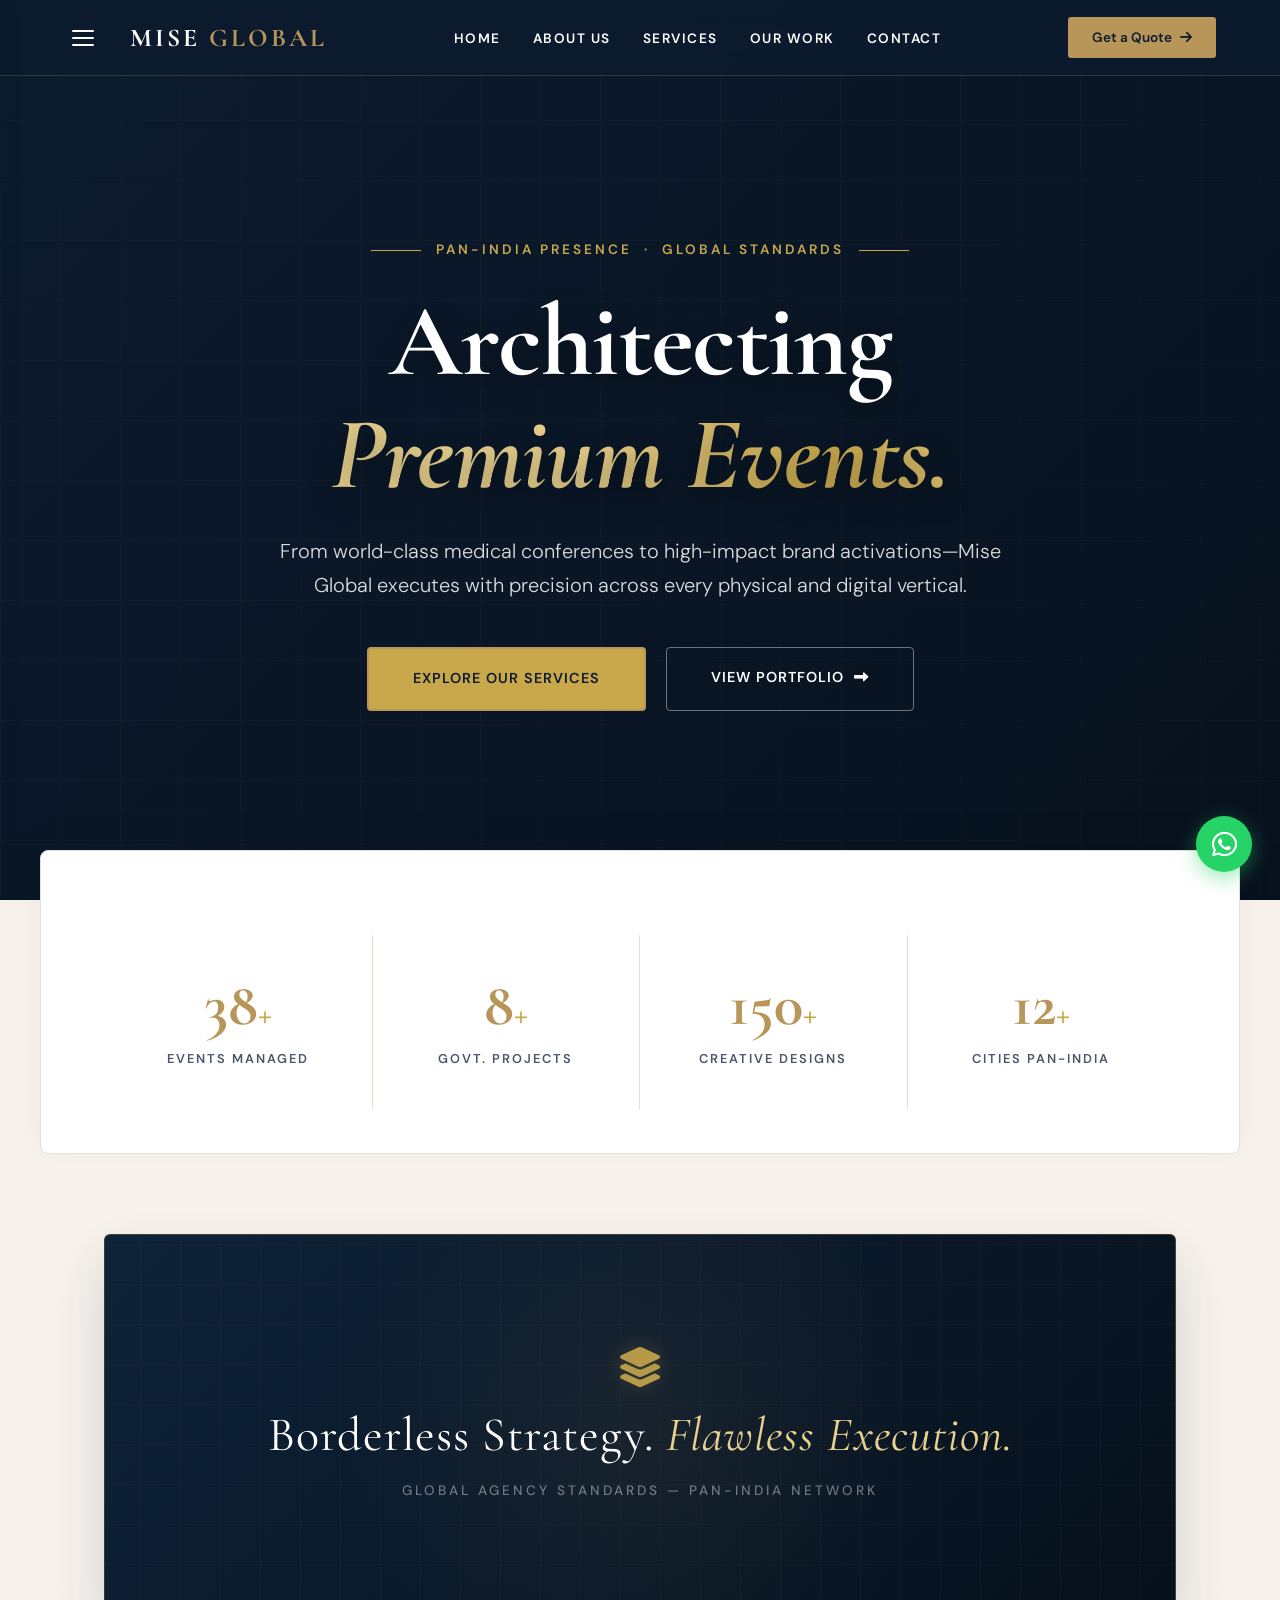
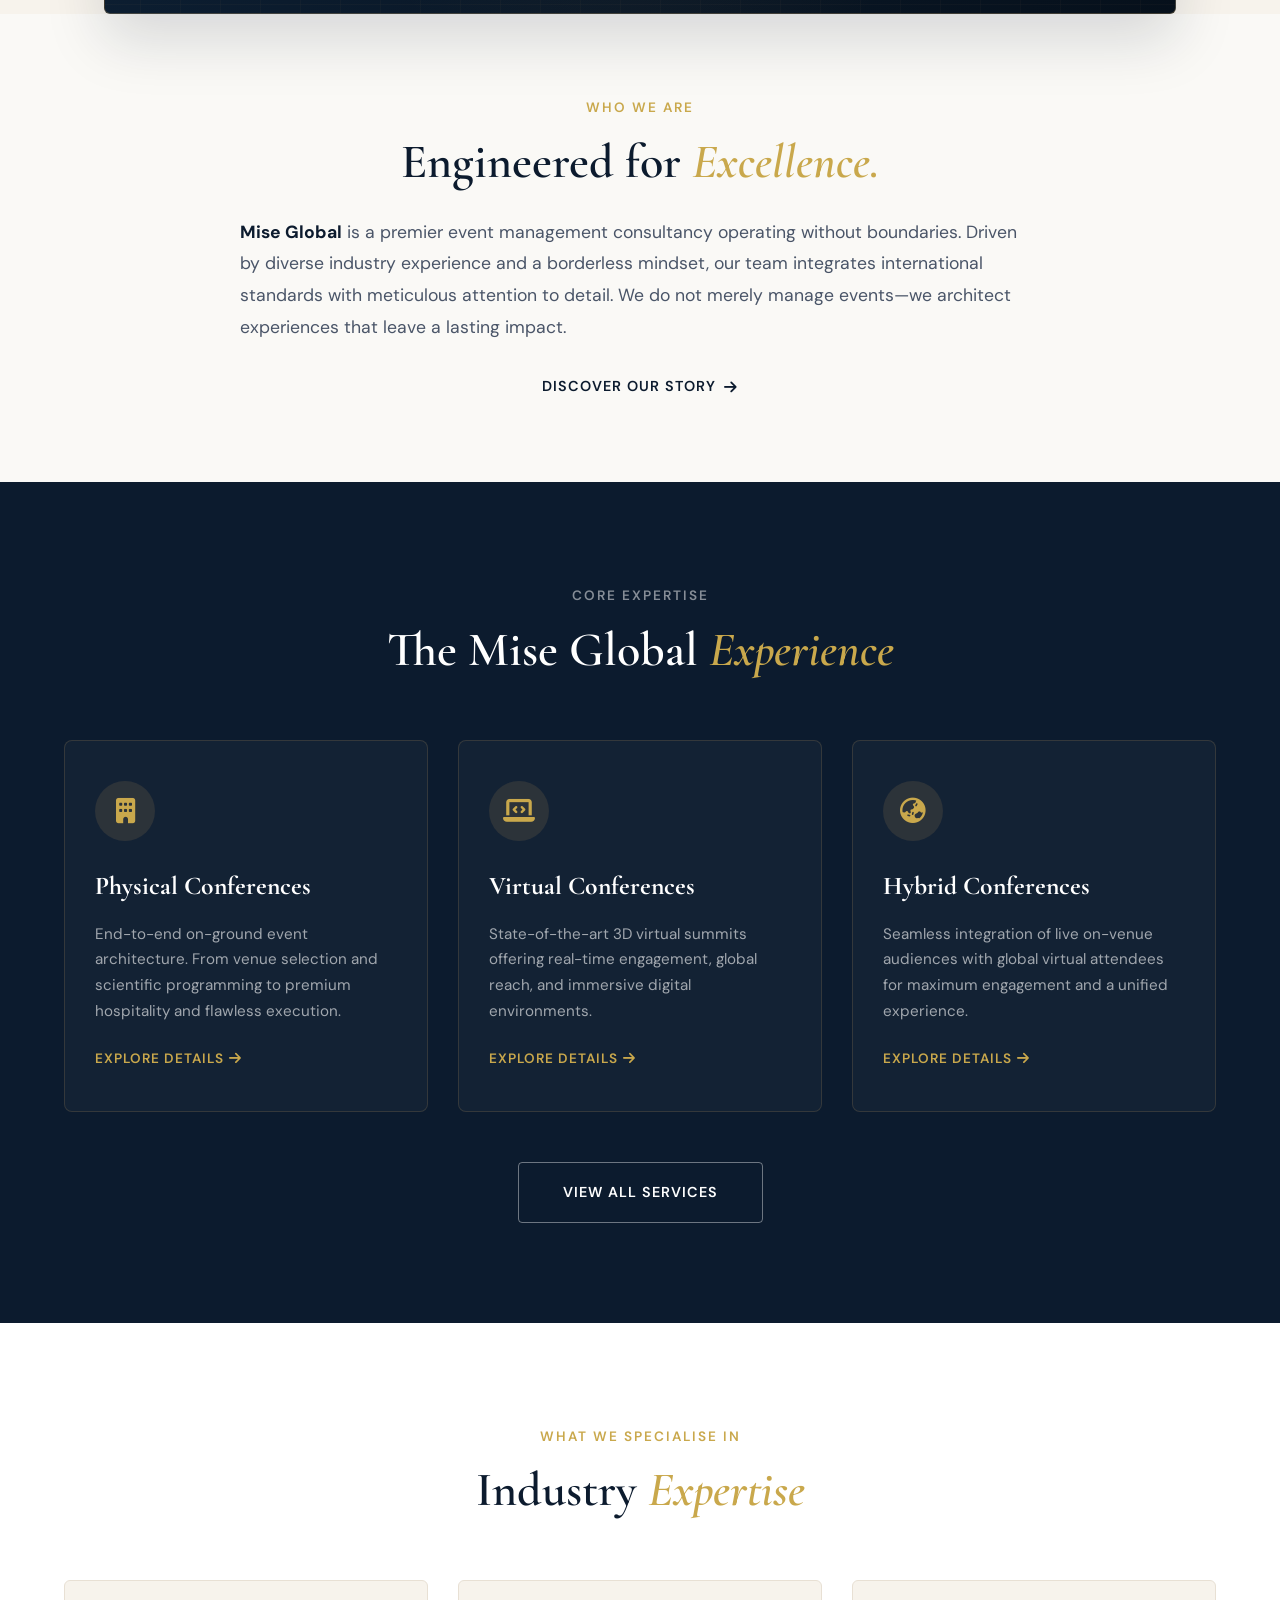
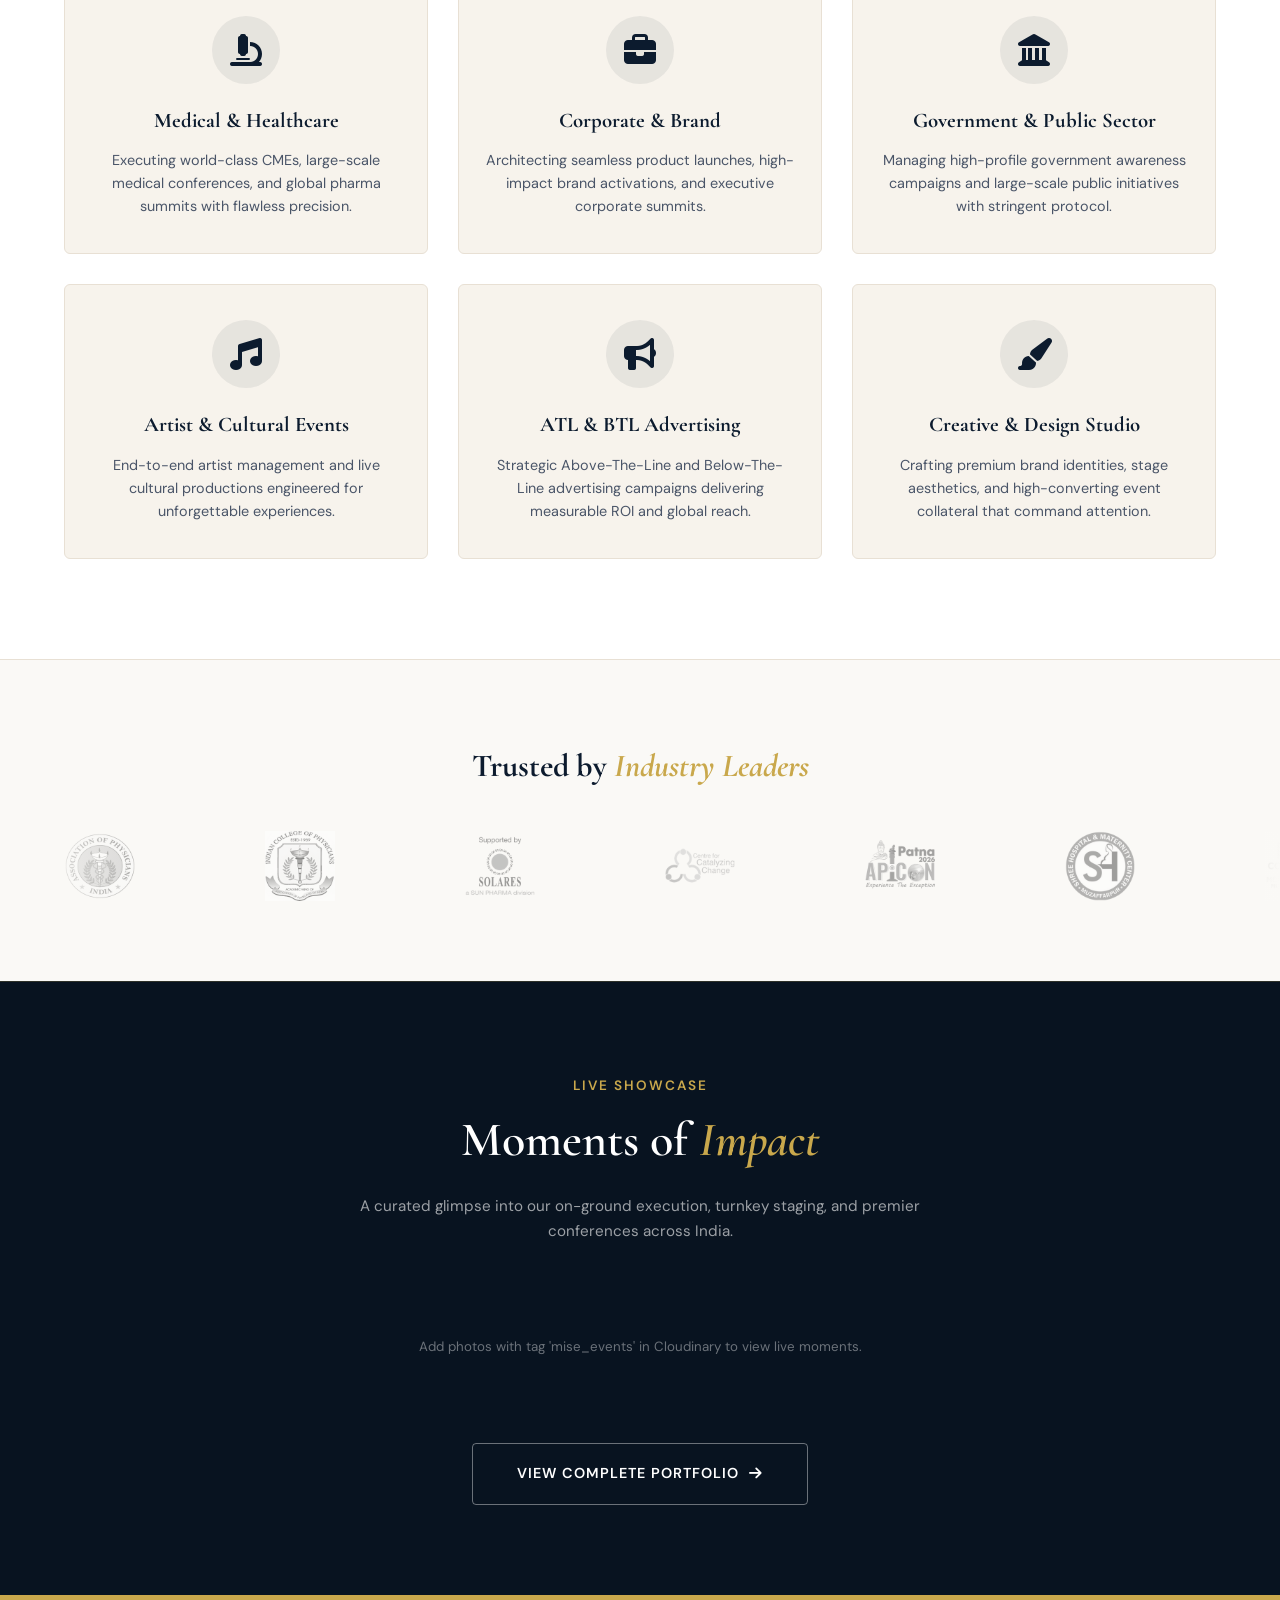
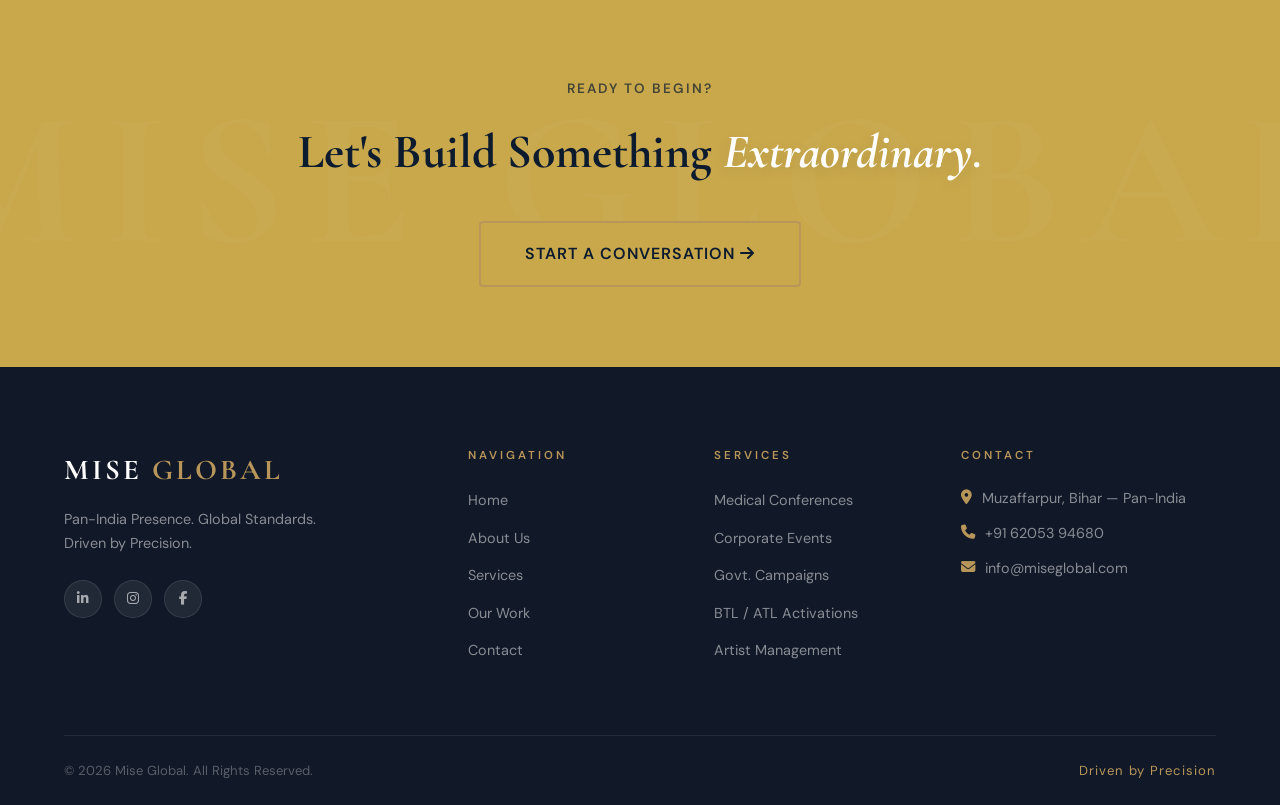
==== commit ff45ff9d: "Refactor comments and add dynamic event gallery Updated comments for clarity and added dynamic event" ====
--- a/index.html
+++ b/index.html
@@ -8,7 +8,7 @@
     <link rel="stylesheet" href="https://cdnjs.cloudflare.com/ajax/libs/font-awesome/6.4.0/css/all.min.css">
     <link rel="stylesheet" href="style.css">
     <style>
-        /* ===== HEADER DIRECT NAVIGATION STYLE (FIXED COLORS) ===== */
+        /* ===== HEADER DIRECT NAVIGATION STYLE ===== */
         .nav-center {
             display: flex;
             align-items: center;
@@ -38,7 +38,7 @@
             .nav-center { display: none; }
         }
 
-        /* ===== HERO SECTION (PREMIUM CINEMATIC UPGRADE) ===== */
+        /* ===== HERO SECTION ===== */
         .hero-slider-wrapper {
             position: relative;
             height: 100vh;
@@ -51,7 +51,6 @@
             background-color: #0c1b2e;
         }
 
-        /* Live Premium Conference Image with Breathing Animation */
         .bg-1 { 
             background-image: url('https://images.unsplash.com/photo-1540575467063-178a50c2df87?q=80&w=2070&auto=format&fit=crop'); 
             background-size: cover;
@@ -67,7 +66,6 @@
             100% { transform: scale(1.08); }
         }
 
-        /* Deep Navy Gradient & Geometric Mesh Overlay */
         .hero-overlay {
             position: absolute;
             inset: 0;
@@ -100,7 +98,6 @@
         }
         .eyebrow-line { width: 50px; height: 1px; background: #c9a84c; }
         
-        /* Typography Upgrade */
         .hero-title {
             font-family: var(--font-display), 'Playfair Display', serif;
             font-size: clamp(3.5rem, 8vw, 6.5rem);
@@ -112,7 +109,6 @@
             letter-spacing: -1px;
         }
         
-        /* Animated Gold Gradient Text Effect */
         .hero-title em { 
             font-style: italic; 
             background: linear-gradient(to right, #e8d08d 20%, #c9a84c 40%, #e8d08d 60%, #c9a84c 80%);
@@ -139,7 +135,7 @@
         .btn-outline { border: 1px solid rgba(255,255,255,0.4); color: #ffffff; padding: 18px 44px; font-weight: 600; border-radius: 4px; transition: all 0.3s ease; text-decoration: none; display: inline-block; letter-spacing: 1px; text-transform: uppercase; font-size: 0.9rem;}
         .btn-outline:hover { background: #ffffff; color: #0c1b2e; transform: translateY(-3px); }
 
-        /* ===== STATS STRIP (100% FIXED VISIBILITY) ===== */
+        /* ===== STATS STRIP ===== */
         .stats-strip {
             display: grid;
             grid-template-columns: repeat(4, 1fr);
@@ -177,7 +173,7 @@
         }
         .stat-item:hover p { color: #0c1b2e !important; }
 
-        /* ===== OPTION 1: CSS GEOMETRIC PREMIUM GLOW PANEL ===== */
+        /* ===== SHOWCASE FRAME ===== */
         .mid-showcase-section {
             max-width: 1200px;
             margin: 80px auto 0;
@@ -276,6 +272,81 @@
         .logo-slide:hover { opacity: 1; filter: grayscale(0%); transform: scale(1.05); }
         .logo-slide img { max-width: 100%; max-height: 70px; object-fit: contain; }
         @keyframes scroll-left { 0% { transform: translateX(0); } 100% { transform: translateX(calc(-200px * 7)); } }
+
+        /* ===== DYNAMIC EVENT GALLERY ===== */
+        .dynamic-gallery-section {
+            background: #081320;
+            padding: 90px 5%;
+            border-top: 1px solid rgba(201, 168, 76, 0.2);
+        }
+        .gallery-header {
+            text-align: center;
+            margin-bottom: 50px;
+        }
+        .gallery-header .section-label { color: #c9a84c; }
+        .gallery-header .section-title { color: #ffffff; }
+        .gallery-grid {
+            display: grid;
+            grid-template-columns: repeat(auto-fill, minmax(280px, 1fr));
+            gap: 25px;
+            max-width: 1200px;
+            margin: 0 auto;
+        }
+        .gallery-card {
+            position: relative;
+            border-radius: 6px;
+            overflow: hidden;
+            aspect-ratio: 4/3;
+            background: rgba(255, 255, 255, 0.02);
+            border: 1px solid rgba(201, 168, 76, 0.25);
+            cursor: pointer;
+            box-shadow: 0 10px 30px rgba(0, 0, 0, 0.3);
+            transition: all 0.4s ease;
+        }
+        .gallery-card:hover {
+            transform: translateY(-8px);
+            border-color: #c9a84c;
+            box-shadow: 0 15px 35px rgba(201, 168, 76, 0.2);
+        }
+        .gallery-card img {
+            width: 100%;
+            height: 100%;
+            object-fit: cover;
+            display: block;
+            transition: transform 0.5s ease;
+        }
+        .gallery-card:hover img {
+            transform: scale(1.06);
+        }
+
+        /* Lightbox */
+        .gallery-lightbox {
+            display: none;
+            position: fixed;
+            inset: 0;
+            background: rgba(6, 14, 24, 0.95);
+            z-index: 9999;
+            align-items: center;
+            justify-content: center;
+            padding: 20px;
+        }
+        .gallery-lightbox img {
+            max-width: 90vw;
+            max-height: 85vh;
+            border-radius: 4px;
+            border: 1px solid #c9a84c;
+            box-shadow: 0 0 40px rgba(0,0,0,0.8);
+        }
+        .lightbox-close-btn {
+            position: absolute;
+            top: 25px;
+            right: 35px;
+            font-size: 2.2rem;
+            color: #ffffff;
+            cursor: pointer;
+            transition: color 0.3s ease;
+        }
+        .lightbox-close-btn:hover { color: #c9a84c; }
 
         /* ===== CTA BANNER ===== */
         .cta-banner { background: #c9a84c; padding: 80px 5%; text-align: center; }
@@ -504,6 +575,33 @@
             </div>
         </div>
     </section>
+
+    <!-- ===== DYNAMIC EVENT GALLERY (CLOUDINARY POWERED) ===== -->
+    <section class="dynamic-gallery-section">
+        <div class="gallery-header reveal-el">
+            <div class="section-label">LIVE SHOWCASE</div>
+            <h2 class="section-title">Moments of <em>Impact</em></h2>
+            <p style="color: rgba(255,255,255,0.6); max-width: 600px; margin: 15px auto 0; font-size: 0.95rem;">
+                A curated glimpse into our on-ground execution, turnkey staging, and premier conferences across India.
+            </p>
+        </div>
+
+        <div id="dynamicGalleryContainer" class="gallery-grid">
+            <p id="galleryStatus" style="color: rgba(255,255,255,0.5); text-align: center; grid-column: 1/-1; padding: 40px 0;">
+                Loading live event moments...
+            </p>
+        </div>
+
+        <div style="text-align: center; margin-top: 45px;">
+            <a href="work.html" class="btn-outline">View Complete Portfolio &nbsp;<i class="fas fa-arrow-right"></i></a>
+        </div>
+    </section>
+
+    <!-- Lightbox Modal -->
+    <div id="galleryLightbox" class="gallery-lightbox" onclick="closeGalleryLightbox()">
+        <span class="lightbox-close-btn">&times;</span>
+        <img id="lightboxImage" src="" alt="Full Preview">
+    </div>
 
     <section class="cta-banner">
         <div class="cta-inner reveal-el">
@@ -626,6 +724,59 @@
             el.style.transition = 'all 0.8s ease';
             revealObserver.observe(el);
         });
+
+        // ===== DYNAMIC CLOUDINARY GALLERY ENGINE =====
+        const CLOUDINARY_CLOUD_NAME = "rb1lnkdp";
+        const CLOUDINARY_TAG = "mise_events";
+
+        async function loadDynamicShowcase() {
+            const galleryContainer = document.getElementById('dynamicGalleryContainer');
+            const galleryStatus = document.getElementById('galleryStatus');
+            const fetchUrl = `https://res.cloudinary.com/${CLOUDINARY_CLOUD_NAME}/image/list/${CLOUDINARY_TAG}.json`;
+
+            try {
+                const response = await fetch(fetchUrl);
+                if (!response.ok) throw new Error("Could not fetch resources");
+
+                const result = await response.json();
+
+                if (result.resources && result.resources.length > 0) {
+                    galleryContainer.innerHTML = ''; // Clear loading status
+
+                    result.resources.forEach(img => {
+                        // High-speed auto-compressed WebP thumbnail
+                        const thumbUrl = `https://res.cloudinary.com/${CLOUDINARY_CLOUD_NAME}/image/upload/q_auto,f_auto,w_800,c_fill,ar_4:3/v${img.version}/${img.public_id}.${img.format}`;
+                        const fullImageUrl = `https://res.cloudinary.com/${CLOUDINARY_CLOUD_NAME}/image/upload/q_auto,f_auto/v${img.version}/${img.public_id}.${img.format}`;
+
+                        const card = document.createElement('div');
+                        card.className = 'gallery-card reveal-el';
+                        card.onclick = () => openGalleryLightbox(fullImageUrl);
+                        card.innerHTML = `<img src="${thumbUrl}" alt="Mise Global Event" loading="lazy">`;
+
+                        galleryContainer.appendChild(card);
+                    });
+                } else {
+                    galleryStatus.innerText = "No photos tagged 'mise_events' found in Cloudinary.";
+                }
+            } catch (err) {
+                console.warn('Cloudinary Fetch Error:', err);
+                galleryStatus.innerHTML = "<small style='color: rgba(255,255,255,0.4);'>Add photos with tag 'mise_events' in Cloudinary to view live moments.</small>";
+            }
+        }
+
+        function openGalleryLightbox(src) {
+            const modal = document.getElementById('galleryLightbox');
+            const img = document.getElementById('lightboxImage');
+            img.src = src;
+            modal.style.display = 'flex';
+        }
+
+        function closeGalleryLightbox() {
+            document.getElementById('galleryLightbox').style.display = 'none';
+        }
+
+        // Trigger dynamic gallery on DOM load
+        document.addEventListener('DOMContentLoaded', loadDynamicShowcase);
     </script>
 </body>
-</html>+</html>
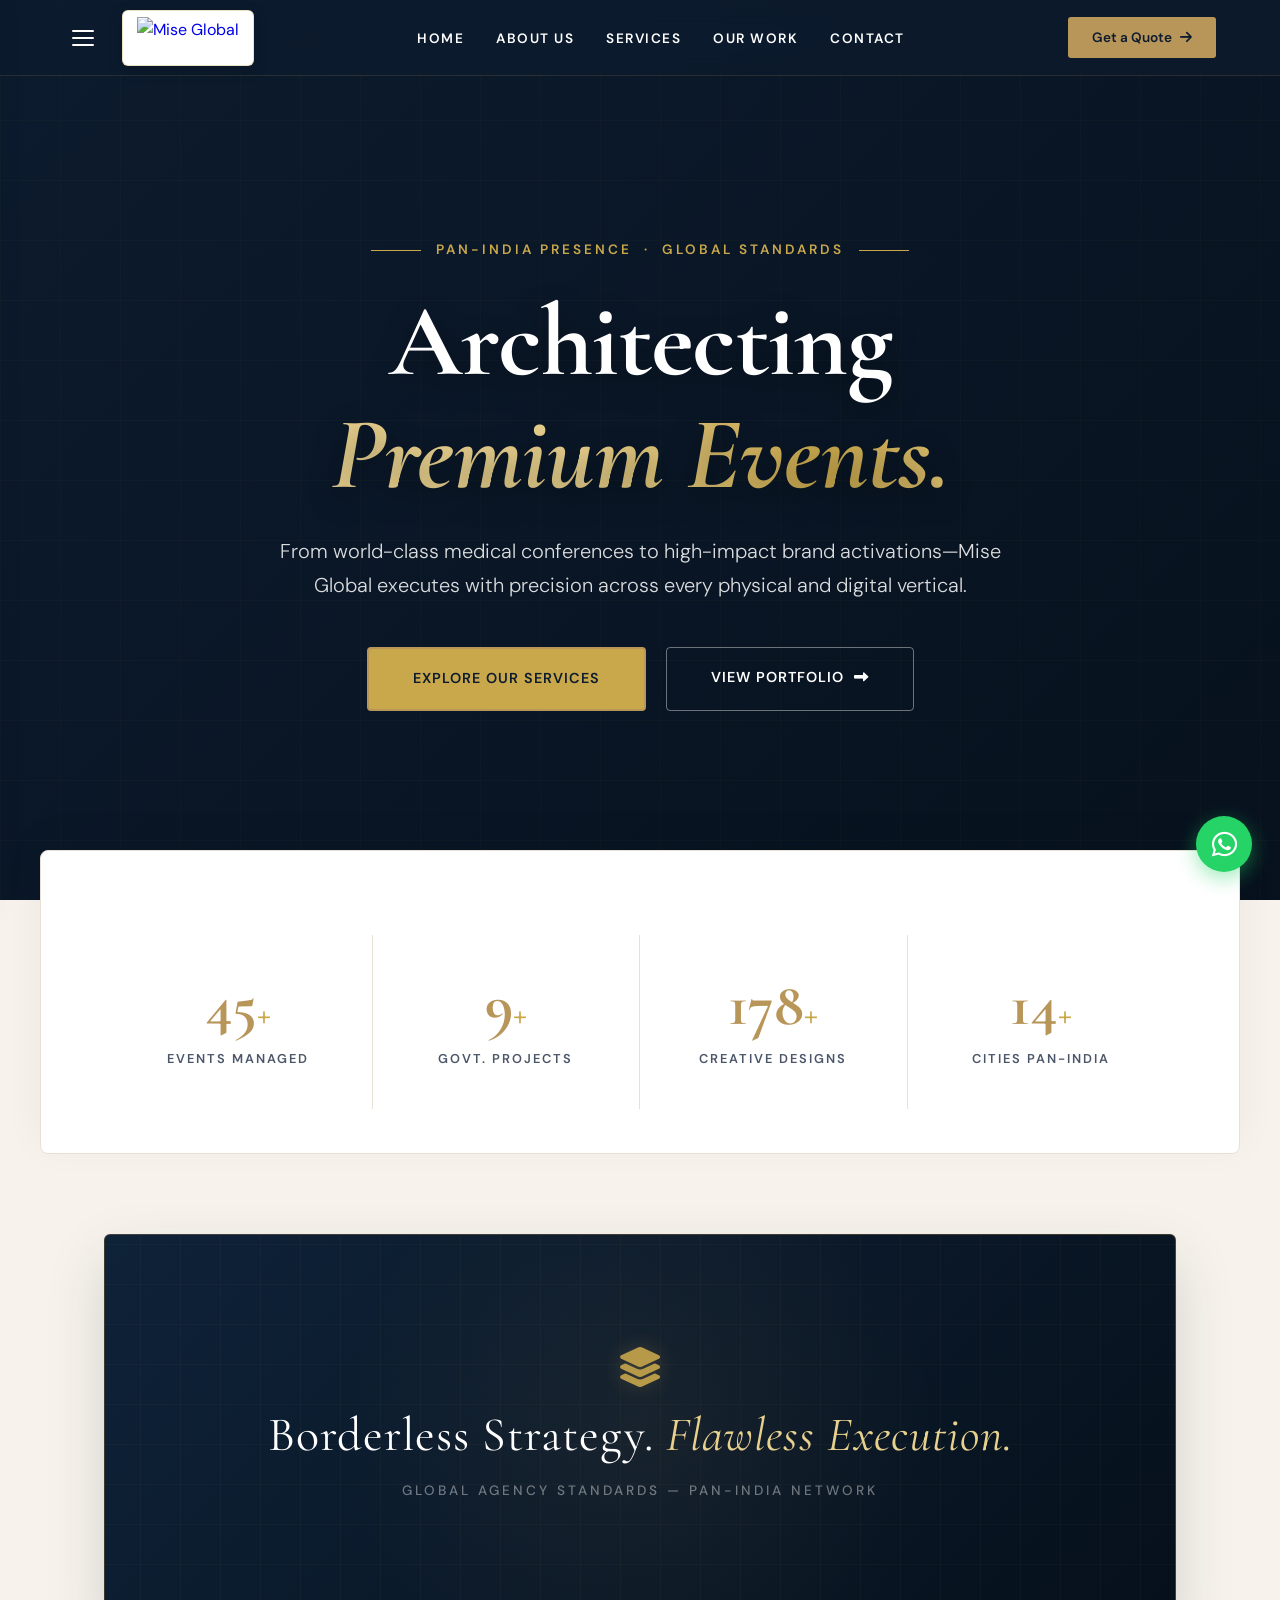
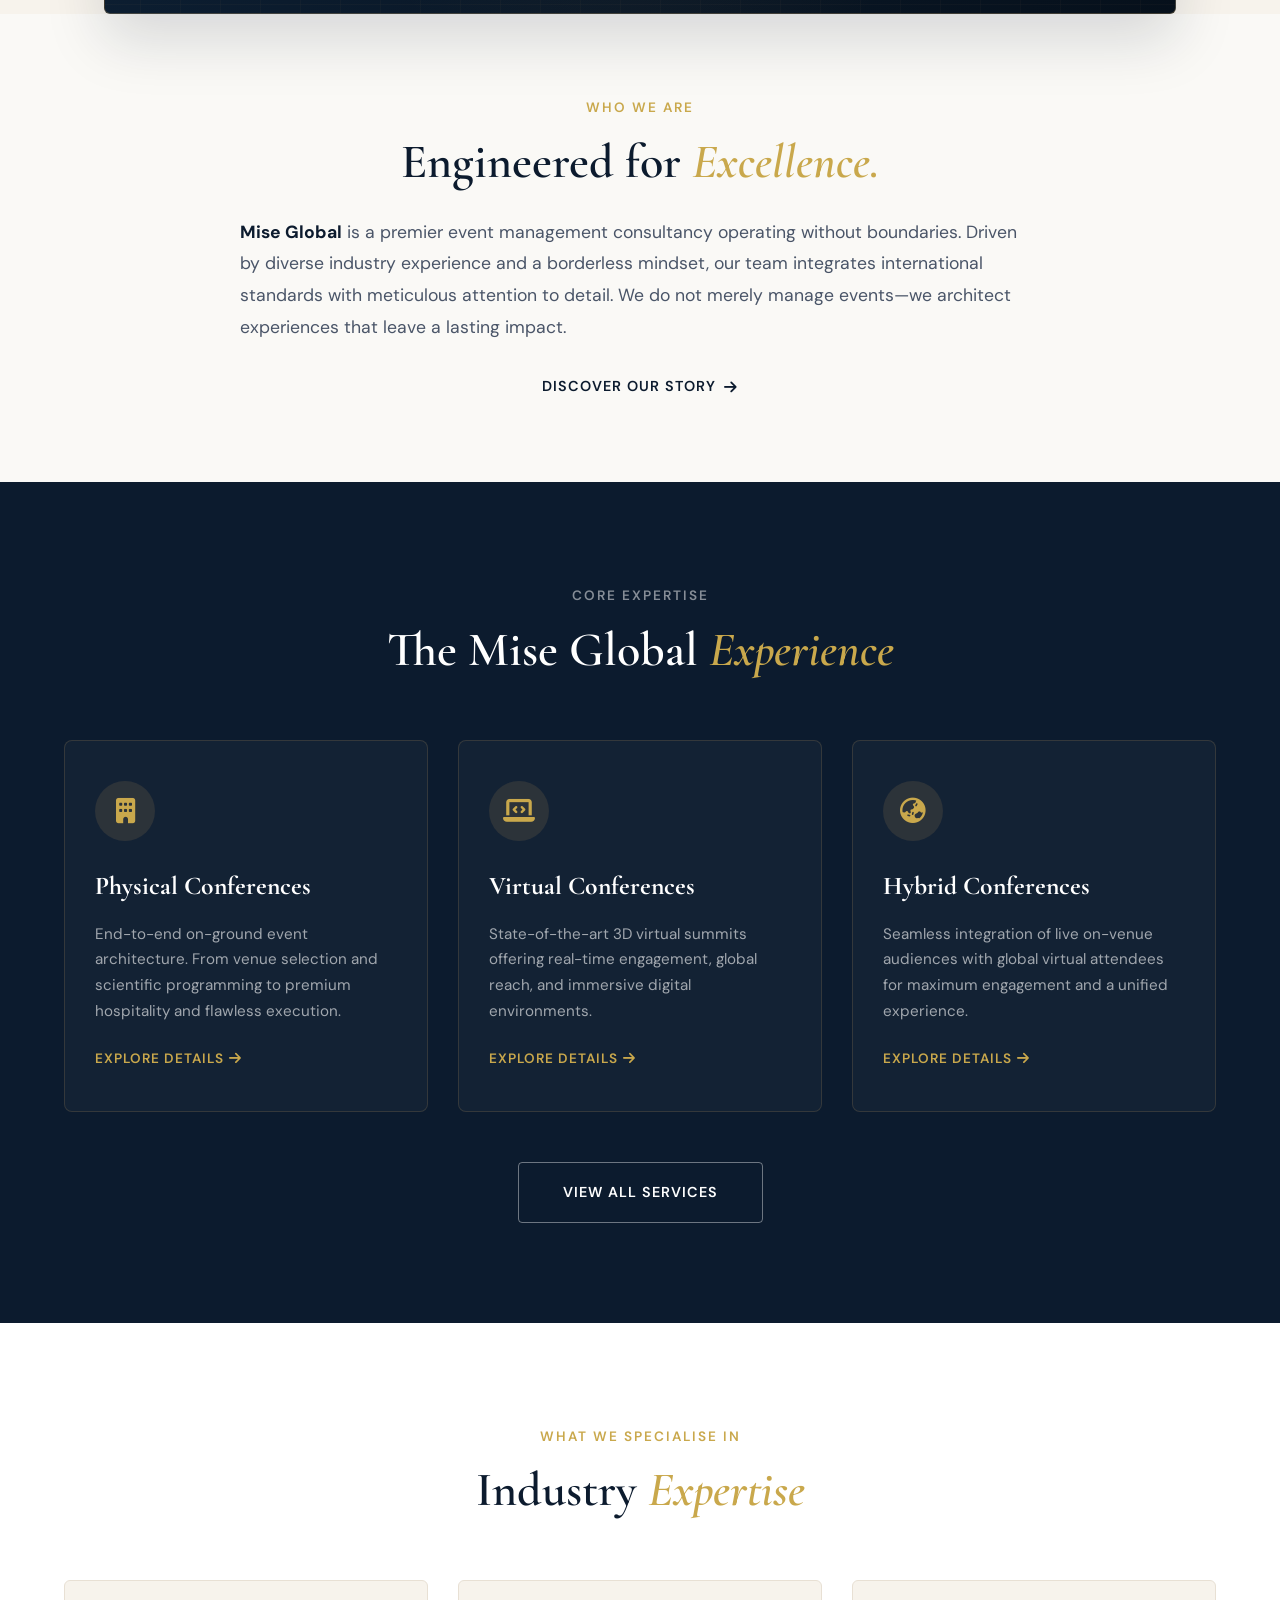
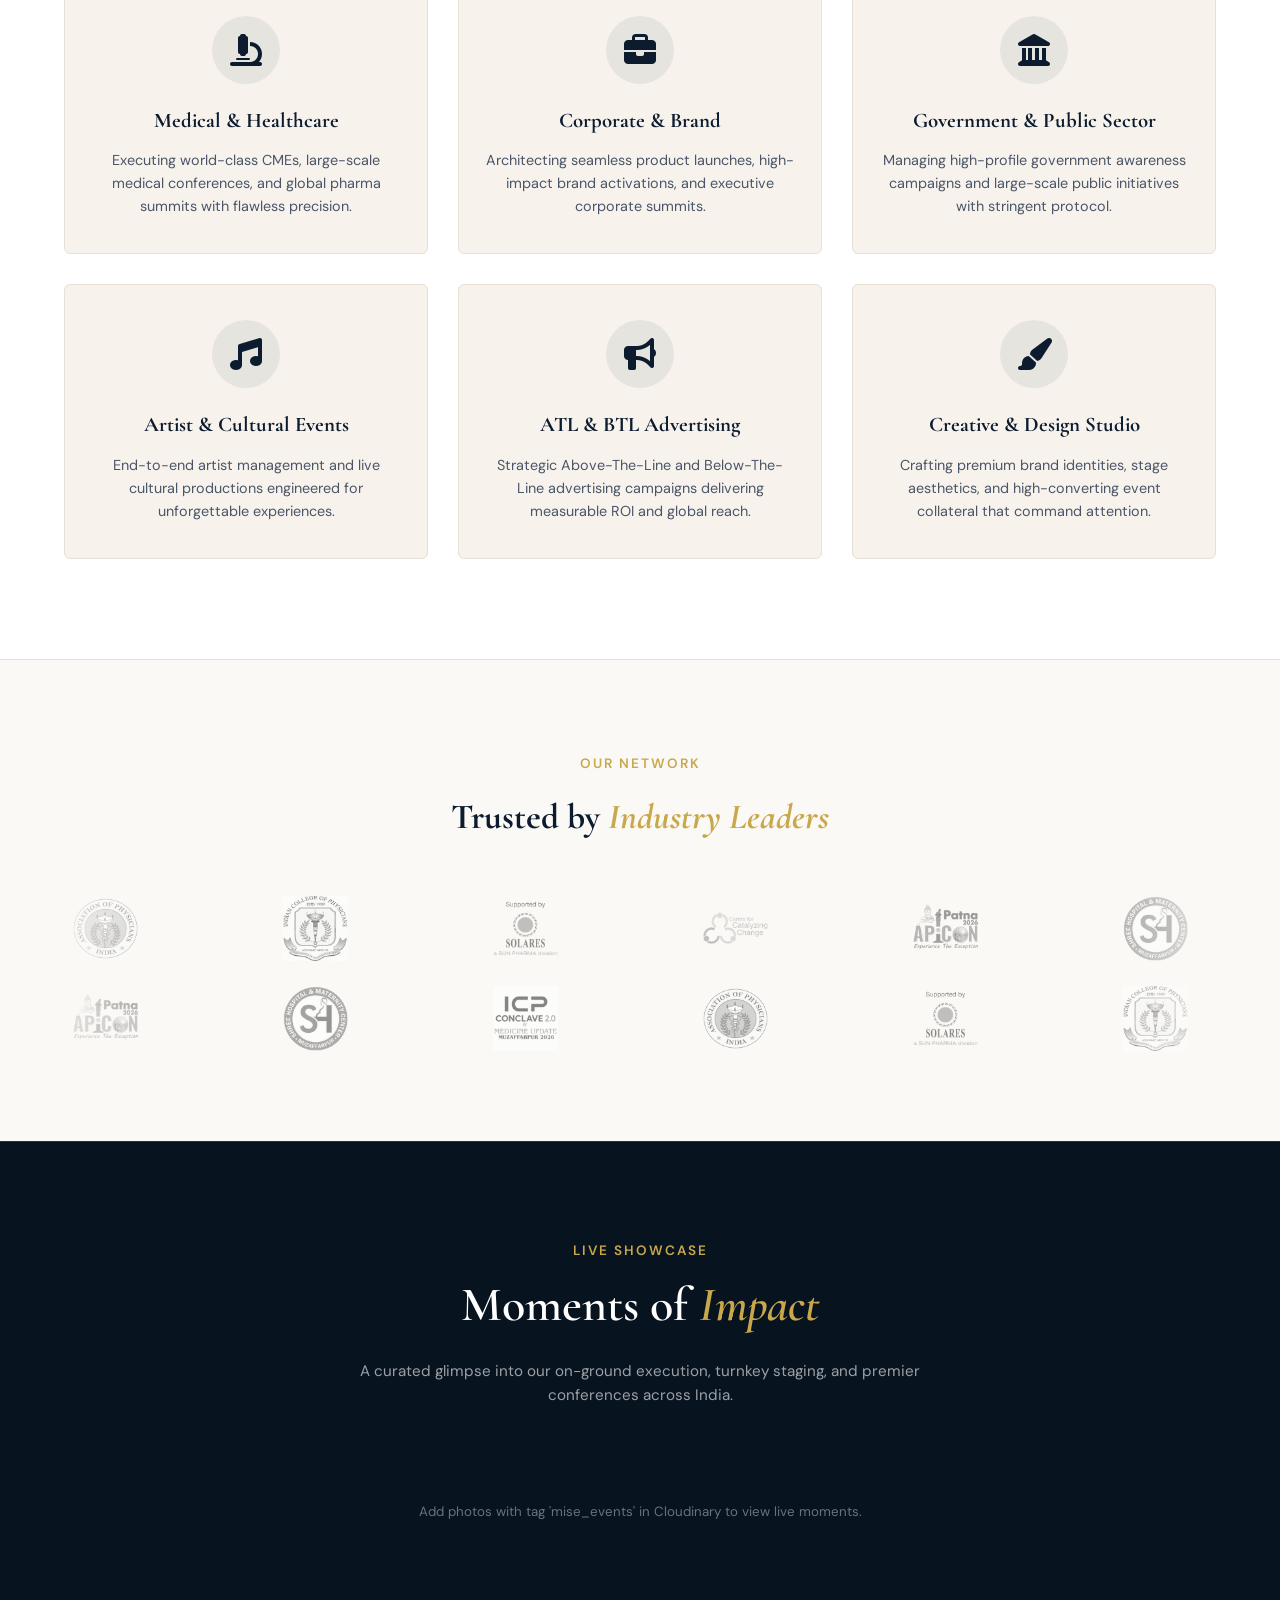
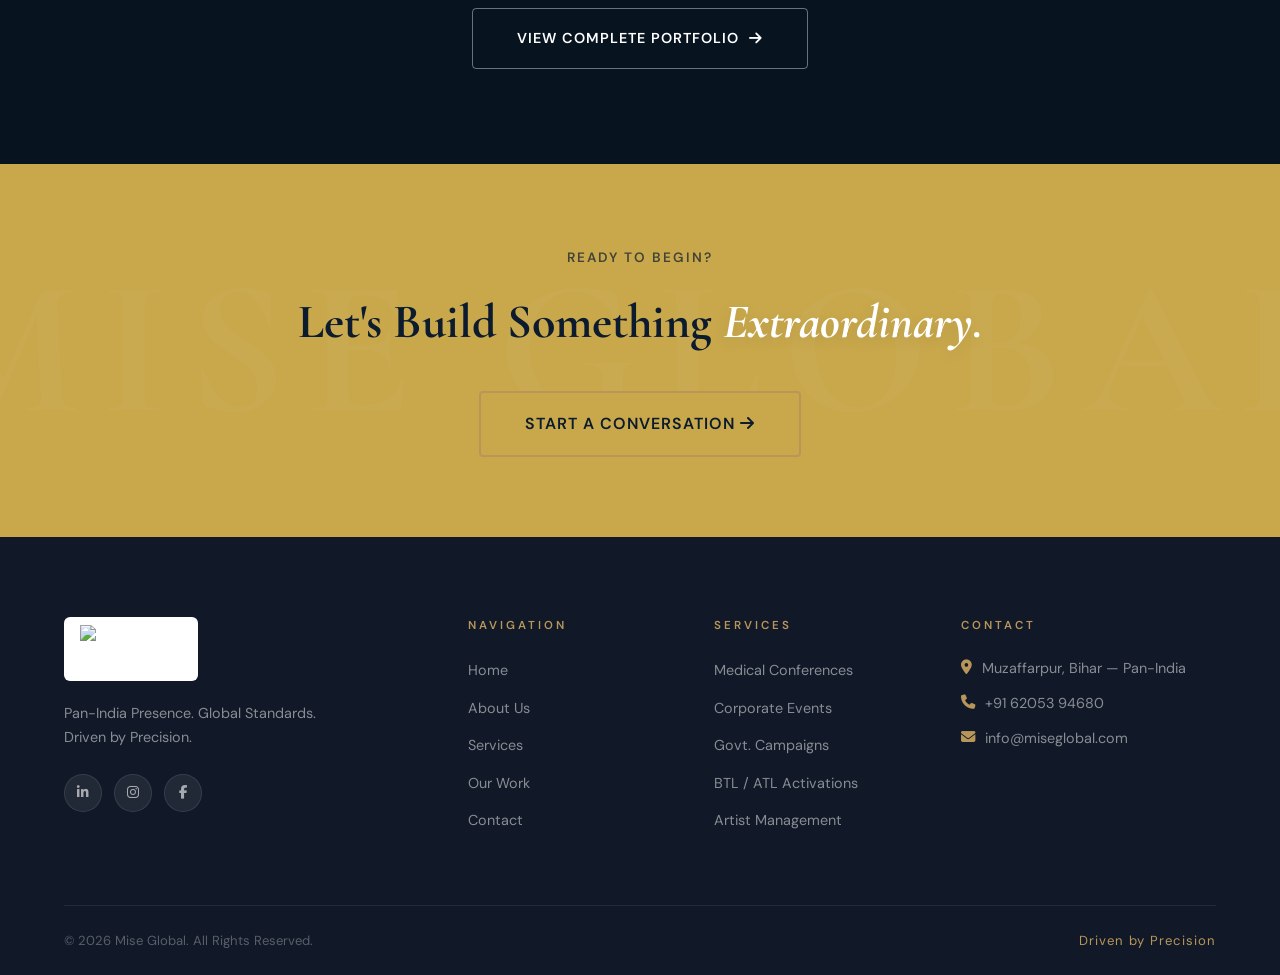
==== commit 6f2e32ef: "Refactor navigation and client logo sections Enhanced the navigation bar and client logo section sty" ====
--- a/index.html
+++ b/index.html
@@ -9,13 +9,61 @@
     <link rel="stylesheet" href="style.css">
     <style>
         /* ===== HEADER DIRECT NAVIGATION STYLE ===== */
+        .main-nav {
+            position: fixed;
+            top: 0;
+            left: 0;
+            width: 100%;
+            z-index: 1000;
+            display: flex;
+            align-items: center;
+            justify-content: space-between;
+            padding: 18px 5%;
+            transition: all 0.4s ease;
+            background: rgba(12, 27, 46, 0.75);
+            backdrop-filter: blur(12px);
+            border-bottom: 1px solid rgba(201, 168, 76, 0.15);
+        }
+        .main-nav.scrolled {
+            background: rgba(255, 255, 255, 0.98);
+            box-shadow: 0 10px 30px rgba(0, 0, 0, 0.08);
+            border-bottom: 1px solid #E8E0D4;
+            padding: 12px 5%;
+        }
+
+        .nav-left {
+            display: flex;
+            align-items: center;
+            gap: 20px;
+        }
+
+        /* Luxury Logo Container */
+        .brand-logo-frame {
+            display: inline-flex;
+            align-items: center;
+            background: #ffffff;
+            padding: 6px 14px;
+            border-radius: 6px;
+            box-shadow: 0 4px 15px rgba(0, 0, 0, 0.15);
+            border: 1px solid rgba(201, 168, 76, 0.35);
+            transition: all 0.3s ease;
+            text-decoration: none;
+        }
+        .brand-logo-frame:hover {
+            transform: translateY(-2px);
+            box-shadow: 0 6px 20px rgba(201, 168, 76, 0.3);
+        }
+        .brand-logo-frame img {
+            height: 42px;
+            width: auto;
+            object-fit: contain;
+            display: block;
+        }
+
         .nav-center {
             display: flex;
             align-items: center;
             gap: 32px;
-        }
-        .nav-link-item {
-            position: relative;
         }
         .nav-link-item a {
             font-family: var(--font-body), sans-serif;
@@ -257,26 +305,90 @@
         .spec-box h3 { font-family: var(--font-display), serif; font-size: 1.3rem; color: #0c1b2e; margin-bottom: 12px; }
         .spec-box p { font-size: 0.9rem; color: #4a5568; line-height: 1.6; }
 
-        /* ===== CLIENTS SLIDER ===== */
-        .clients-section { background: #FAF9F6; padding: 80px 0; overflow: hidden; border-top: 1px solid #E8E0D4; }
-        .clients-header { text-align: center; margin-bottom: 40px; }
-        .clients-header h2 { font-family: var(--font-display), serif; font-size: 2rem; color: #0c1b2e; }
+        /* ===== 2-LINE CLIENTS LOGO SECTION ===== */
+        .clients-section { 
+            background: #FAF9F6; 
+            padding: 90px 0; 
+            overflow: hidden; 
+            border-top: 1px solid #E8E0D4; 
+        }
+        .clients-header { text-align: center; margin-bottom: 50px; }
+        .clients-header h2 { font-family: var(--font-display), serif; font-size: 2.2rem; color: #0c1b2e; }
         .clients-header h2 em { font-style: italic; color: #c9a84c; }
-        .logo-slider { width: 100%; overflow: hidden; position: relative; }
-        .logo-slider::before, .logo-slider::after { content: ''; position: absolute; top: 0; width: 150px; height: 100%; z-index: 2; }
-        .logo-slider::before { left: 0; background: linear-gradient(to right, rgba(250,249,246,1) 0%, rgba(250,249,246,0) 100%); }
-        .logo-slider::after { right: 0; background: linear-gradient(to left, rgba(250,249,246,1) 0%, rgba(250,249,246,0) 100%); }
-        .logo-track { display: flex; width: calc(200px * 14); animation: scroll-left 25s linear infinite; align-items: center; }
-        .logo-track:hover { animation-play-state: paused; }
-        .logo-slide { width: 200px; padding: 0 30px; display: flex; justify-content: center; align-items: center; opacity: 0.5; transition: all 0.4s ease; filter: grayscale(100%); }
-        .logo-slide:hover { opacity: 1; filter: grayscale(0%); transform: scale(1.05); }
-        .logo-slide img { max-width: 100%; max-height: 70px; object-fit: contain; }
-        @keyframes scroll-left { 0% { transform: translateX(0); } 100% { transform: translateX(calc(-200px * 7)); } }
+        
+        .logo-slider { 
+            width: 100%; 
+            overflow: hidden; 
+            position: relative; 
+            display: flex;
+            flex-direction: column;
+            gap: 25px;
+        }
+        .logo-slider::before, .logo-slider::after { 
+            content: ''; 
+            position: absolute; 
+            top: 0; 
+            width: 180px; 
+            height: 100%; 
+            z-index: 2; 
+            pointer-events: none;
+        }
+        .logo-slider::before { left: 0; background: linear-gradient(to right, #FAF9F6 0%, rgba(250,249,246,0) 100%); }
+        .logo-slider::after { right: 0; background: linear-gradient(to left, #FAF9F6 0%, rgba(250,249,246,0) 100%); }
+        
+        .logo-track-left { 
+            display: flex; 
+            width: max-content; 
+            animation: scroll-left 32s linear infinite; 
+            align-items: center; 
+        }
+        .logo-track-right { 
+            display: flex; 
+            width: max-content; 
+            animation: scroll-right 32s linear infinite; 
+            align-items: center; 
+        }
+        
+        .logo-slider:hover .logo-track-left,
+        .logo-slider:hover .logo-track-right { 
+            animation-play-state: paused; 
+        }
+
+        .logo-slide { 
+            width: 210px; 
+            padding: 0 35px; 
+            display: flex; 
+            justify-content: center; 
+            align-items: center; 
+            opacity: 0.55; 
+            transition: all 0.4s ease; 
+            filter: grayscale(100%); 
+        }
+        .logo-slide:hover { 
+            opacity: 1; 
+            filter: grayscale(0%); 
+            transform: scale(1.08); 
+        }
+        .logo-slide img { 
+            max-width: 100%; 
+            max-height: 65px; 
+            object-fit: contain; 
+            display: block;
+        }
+
+        @keyframes scroll-left { 
+            0% { transform: translateX(0); } 
+            100% { transform: translateX(-50%); } 
+        }
+        @keyframes scroll-right { 
+            0% { transform: translateX(-50%); } 
+            100% { transform: translateX(0); } 
+        }
 
         /* ===== DYNAMIC EVENT GALLERY ===== */
         .dynamic-gallery-section {
             background: #081320;
-            padding: 90px 5%;
+            padding: 95px 5%;
             border-top: 1px solid rgba(201, 168, 76, 0.2);
         }
         .gallery-header {
@@ -355,6 +467,20 @@
         .cta-banner h2 { font-family: var(--font-display), serif; font-size: clamp(2rem, 4vw, 3rem); color: #0c1b2e; margin-bottom: 30px; }
         .cta-banner h2 em.text-highlight-white { font-style: italic; color: #ffffff !important; text-shadow: 0 4px 15px rgba(0,0,0,0.1); }
         .cta-banner .btn-primary.large { padding: 18px 44px; font-size: 1rem; }
+
+        /* Footer Logo Frame */
+        .footer-logo-frame {
+            display: inline-block;
+            background: #ffffff;
+            padding: 8px 16px;
+            border-radius: 6px;
+            margin-bottom: 20px;
+        }
+        .footer-logo-frame img {
+            height: 48px;
+            width: auto;
+            display: block;
+        }
 
         @media (max-width: 900px) {
             .stats-strip { grid-template-columns: repeat(2, 1fr) !important; margin: 0; border-radius: 0; box-shadow: none; border-bottom: 1px solid #E8E0D4; }
@@ -386,8 +512,9 @@
                     <a href="contact.html">Contact</a>
                 </div>
             </div>
-            <a href="index.html" class="logo-link">
-                <div class="logo-text">MISE <span>GLOBAL</span></div>
+            <!-- Logo Section with Protected Frame -->
+            <a href="index.html" class="brand-logo-frame">
+    <img src="assets/Mise_global.png" alt="Mise Global">
             </a>
         </div>
         
@@ -407,7 +534,9 @@
     <div class="menu-overlay" id="menuOverlay" onclick="closeMenu()"></div>
     <div class="side-menu" id="sideMenu">
         <button class="close-btn" onclick="closeMenu()">&#x2715;</button>
-        <div class="logo-sidebar">MISE <span>GLOBAL</span></div>
+        <div style="background:#fff; padding:8px 12px; border-radius:4px; display:inline-block; margin-bottom:20px;">
+            <img src="LOGOS/mise-logo.png" alt="Mise Global" style="height:36px; display:block;">
+        </div>
         <nav class="side-nav-links">
             <a href="index.html" class="active">Home</a>
             <a href="about.html">About Us</a>
@@ -552,31 +681,71 @@
         </div>
     </section>
 
+    <!-- ===== 2-LINE CLIENTS LOGO SECTION ===== -->
     <section class="clients-section">
         <div class="clients-header reveal-el">
+            <div class="section-label">OUR NETWORK</div>
             <h2>Trusted by <em>Industry Leaders</em></h2>
         </div>
+        
         <div class="logo-slider">
-            <div class="logo-track">
-                <div class="logo-slide"><img src="LOGOS/API.png" alt="Client"></div>
-                <div class="logo-slide"><img src="LOGOS/ICP.png" alt="Client"></div>
-                <div class="logo-slide"><img src="LOGOS/solarris.png" alt="Client"></div>
-                <div class="logo-slide"><img src="LOGOS/c3.png" alt="Client"></div>
-                <div class="logo-slide"><img src="LOGOS/APICON.png" alt="Client"></div>
-                <div class="logo-slide"><img src="LOGOS/ShreeHospital.png" alt="Client"></div>
-                <div class="logo-slide"><img src="LOGOS/icp2.000.png" alt="Client"></div>
-                <div class="logo-slide"><img src="LOGOS/API.png" alt="Client"></div>
-                <div class="logo-slide"><img src="LOGOS/ICP.png" alt="Client"></div>
-                <div class="logo-slide"><img src="LOGOS/solarris.png" alt="Client"></div>
-                <div class="logo-slide"><img src="LOGOS/c3.png" alt="Client"></div>
-                <div class="logo-slide"><img src="LOGOS/APICON.png" alt="Client"></div>
-                <div class="logo-slide"><img src="LOGOS/ShreeHospital.png" alt="Client"></div>
-                <div class="logo-slide"><img src="LOGOS/icp2.000.png" alt="Client"></div>
+            <!-- Row 1: Leftward Scroll -->
+            <div class="logo-track-left">
+                <div class="logo-slide"><img src="LOGOS/API.png" alt="API" onerror="this.style.display='none'"></div>
+                <div class="logo-slide"><img src="LOGOS/ICP.png" alt="ICP" onerror="this.style.display='none'"></div>
+                <div class="logo-slide"><img src="LOGOS/solarris.png" alt="Solarris" onerror="this.style.display='none'"></div>
+                <div class="logo-slide"><img src="LOGOS/c3.png" alt="C3" onerror="this.style.display='none'"></div>
+                <div class="logo-slide"><img src="LOGOS/APICON.png" alt="APICON" onerror="this.style.display='none'"></div>
+                <div class="logo-slide"><img src="LOGOS/ShreeHospital.png" alt="Shree Hospital" onerror="this.style.display='none'"></div>
+                <div class="logo-slide"><img src="LOGOS/icp2.000.png" alt="ICP 2.0" onerror="this.style.display='none'"></div>
+                <div class="logo-slide"><img src="LOGOS/BiharGovt.png" alt="Govt Partner" onerror="this.style.display='none'"></div>
+                <div class="logo-slide"><img src="LOGOS/SCTE.png" alt="SCTE" onerror="this.style.display='none'"></div>
+                <div class="logo-slide"><img src="LOGOS/larenon.png" alt="SCTE" onerror="this.style.display='none'"></div>
+                <div class="logo-slide"><img src="LOGOS/medley_pharmaceuticals_.png" alt="SCTE" onerror="this.style.display='none'"></div>
+                <div class="logo-slide"><img src="LOGOS/zorvia.jpg" alt="SCTE" onerror="this.style.display='none'"></div>
+
+                <!-- Duplicate for Infinite Loop -->
+                <div class="logo-slide"><img src="LOGOS/185458-microlabslimitedlogo.jpg" alt="API" onerror="this.style.display='none'"></div>
+                <div class="logo-slide"><img src="LOGOS/Adikan Healthcare.png" alt="ICP" onerror="this.style.display='none'"></div>
+                <div class="logo-slide"><img src="LOGOS/Alembic-Logo-01-1-2048x844.jpg" alt="Solarris" onerror="this.style.display='none'"></div>
+                <div class="logo-slide"><img src="LOGOS/alkem-laboratories-logo-png_seeklogo-386943.png" alt="C3" onerror="this.style.display='none'"></div>
+                <div class="logo-slide"><img src="LOGOS/Daxin Pharma.png" alt="APICON" onerror="this.style.display='none'"></div>
+                <div class="logo-slide"><img src="LOGOS/Dr._Reddy's_Laboratories_logo.svg.webp" alt="Shree Hospital" onerror="this.style.display='none'"></div>
+                <div class="logo-slide"><img src="LOGOS/Eris-logo.png" alt="ICP 2.0" onerror="this.style.display='none'"></div>
+                <div class="logo-slide"><img src="LOGOS/Indchemie.png" alt="Govt Partner" onerror="this.style.display='none'"></div>
+                <div class="logo-slide"><img src="LOGOS/intas-logo-png_seeklogo-305336.png" alt="SCTE" onerror="this.style.display='none'"></div>
+                <div class="logo-slide"><img src="LOGOS/logo-1024x261.png" alt="SCTE" onerror="this.style.display='none'"></div>
+                <div class="logo-slide"><img src="LOGOS/ubl-united-bank-limited-hd-logo.png" alt="SCTE" onerror="this.style.display='none'"></div>
+                <div class="logo-slide"><img src="LOGOS/ZYDUSLIFE.NS_BIG.png" alt="SCTE" onerror="this.style.display='none'"></div>
+            </div>
+
+            <!-- Row 2: Rightward Scroll -->
+            <div class="logo-track-right">
+                <div class="logo-slide"><img src="LOGOS/APICON.png" alt="APICON" onerror="this.style.display='none'"></div>
+                <div class="logo-slide"><img src="LOGOS/ShreeHospital.png" alt="Shree Hospital" onerror="this.style.display='none'"></div>
+                <div class="logo-slide"><img src="LOGOS/icp2.000.png" alt="ICP 2.0" onerror="this.style.display='none'"></div>
+                <div class="logo-slide"><img src="LOGOS/API.png" alt="API" onerror="this.style.display='none'"></div>
+                <div class="logo-slide"><img src="LOGOS/solarris.png" alt="Solarris" onerror="this.style.display='none'"></div>
+                <div class="logo-slide"><img src="LOGOS/ICP.png" alt="ICP" onerror="this.style.display='none'"></div>
+                <div class="logo-slide"><img src="LOGOS/c3.png" alt="C3" onerror="this.style.display='none'"></div>
+                <div class="logo-slide"><img src="LOGOS/SCTE.png" alt="SCTE" onerror="this.style.display='none'"></div>
+                <div class="logo-slide"><img src="LOGOS/BiharGovt.png" alt="Govt Partner" onerror="this.style.display='none'"></div>
+
+                <!-- Duplicate for Infinite Loop -->
+                <div class="logo-slide"><img src="LOGOS/APICON.png" alt="APICON" onerror="this.style.display='none'"></div>
+                <div class="logo-slide"><img src="LOGOS/ShreeHospital.png" alt="Shree Hospital" onerror="this.style.display='none'"></div>
+                <div class="logo-slide"><img src="LOGOS/icp2.000.png" alt="ICP 2.0" onerror="this.style.display='none'"></div>
+                <div class="logo-slide"><img src="LOGOS/API.png" alt="API" onerror="this.style.display='none'"></div>
+                <div class="logo-slide"><img src="LOGOS/solarris.png" alt="Solarris" onerror="this.style.display='none'"></div>
+                <div class="logo-slide"><img src="LOGOS/ICP.png" alt="ICP" onerror="this.style.display='none'"></div>
+                <div class="logo-slide"><img src="LOGOS/c3.png" alt="C3" onerror="this.style.display='none'"></div>
+                <div class="logo-slide"><img src="LOGOS/SCTE.png" alt="SCTE" onerror="this.style.display='none'"></div>
+                <div class="logo-slide"><img src="LOGOS/BiharGovt.png" alt="Govt Partner" onerror="this.style.display='none'"></div>
             </div>
         </div>
     </section>
 
-    <!-- ===== DYNAMIC EVENT GALLERY (CLOUDINARY POWERED) ===== -->
+    <!-- ===== DYNAMIC EVENT GALLERY ===== -->
     <section class="dynamic-gallery-section">
         <div class="gallery-header reveal-el">
             <div class="section-label">LIVE SHOWCASE</div>
@@ -614,7 +783,9 @@
     <footer class="main-footer">
         <div class="footer-top">
             <div class="footer-brand">
-                <div class="logo-footer">MISE <span>GLOBAL</span></div>
+                <div class="footer-logo-frame">
+                    <img src="LOGOS/mise-logo.png" alt="Mise Global">
+                </div>
                 <p>Pan-India Presence. Global Standards.<br>Driven by Precision.</p>
                 <div class="social-links">
                     <a href="#" aria-label="LinkedIn"><i class="fab fa-linkedin-in"></i></a>
@@ -741,10 +912,9 @@
                 const result = await response.json();
 
                 if (result.resources && result.resources.length > 0) {
-                    galleryContainer.innerHTML = ''; // Clear loading status
+                    galleryContainer.innerHTML = '';
 
                     result.resources.forEach(img => {
-                        // High-speed auto-compressed WebP thumbnail
                         const thumbUrl = `https://res.cloudinary.com/${CLOUDINARY_CLOUD_NAME}/image/upload/q_auto,f_auto,w_800,c_fill,ar_4:3/v${img.version}/${img.public_id}.${img.format}`;
                         const fullImageUrl = `https://res.cloudinary.com/${CLOUDINARY_CLOUD_NAME}/image/upload/q_auto,f_auto/v${img.version}/${img.public_id}.${img.format}`;
 
@@ -775,7 +945,6 @@
             document.getElementById('galleryLightbox').style.display = 'none';
         }
 
-        // Trigger dynamic gallery on DOM load
         document.addEventListener('DOMContentLoaded', loadDynamicShowcase);
     </script>
 </body>
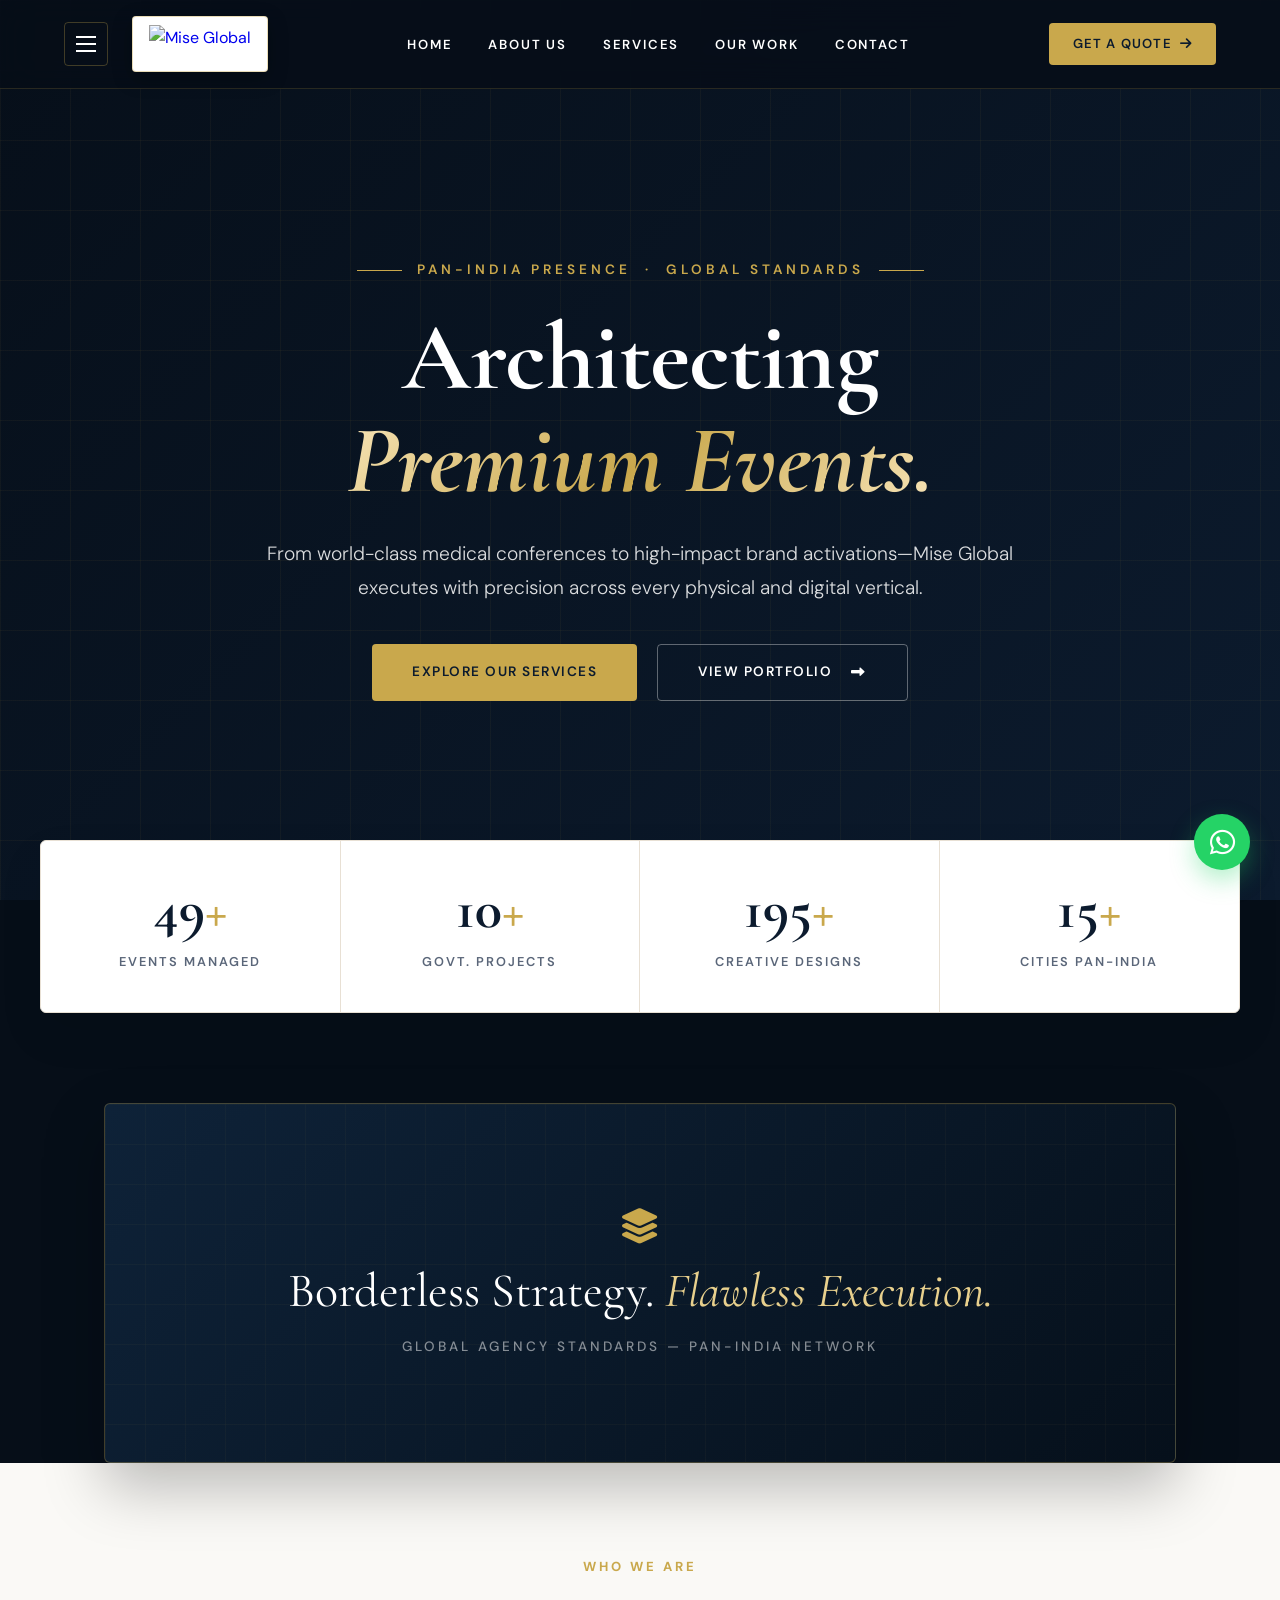
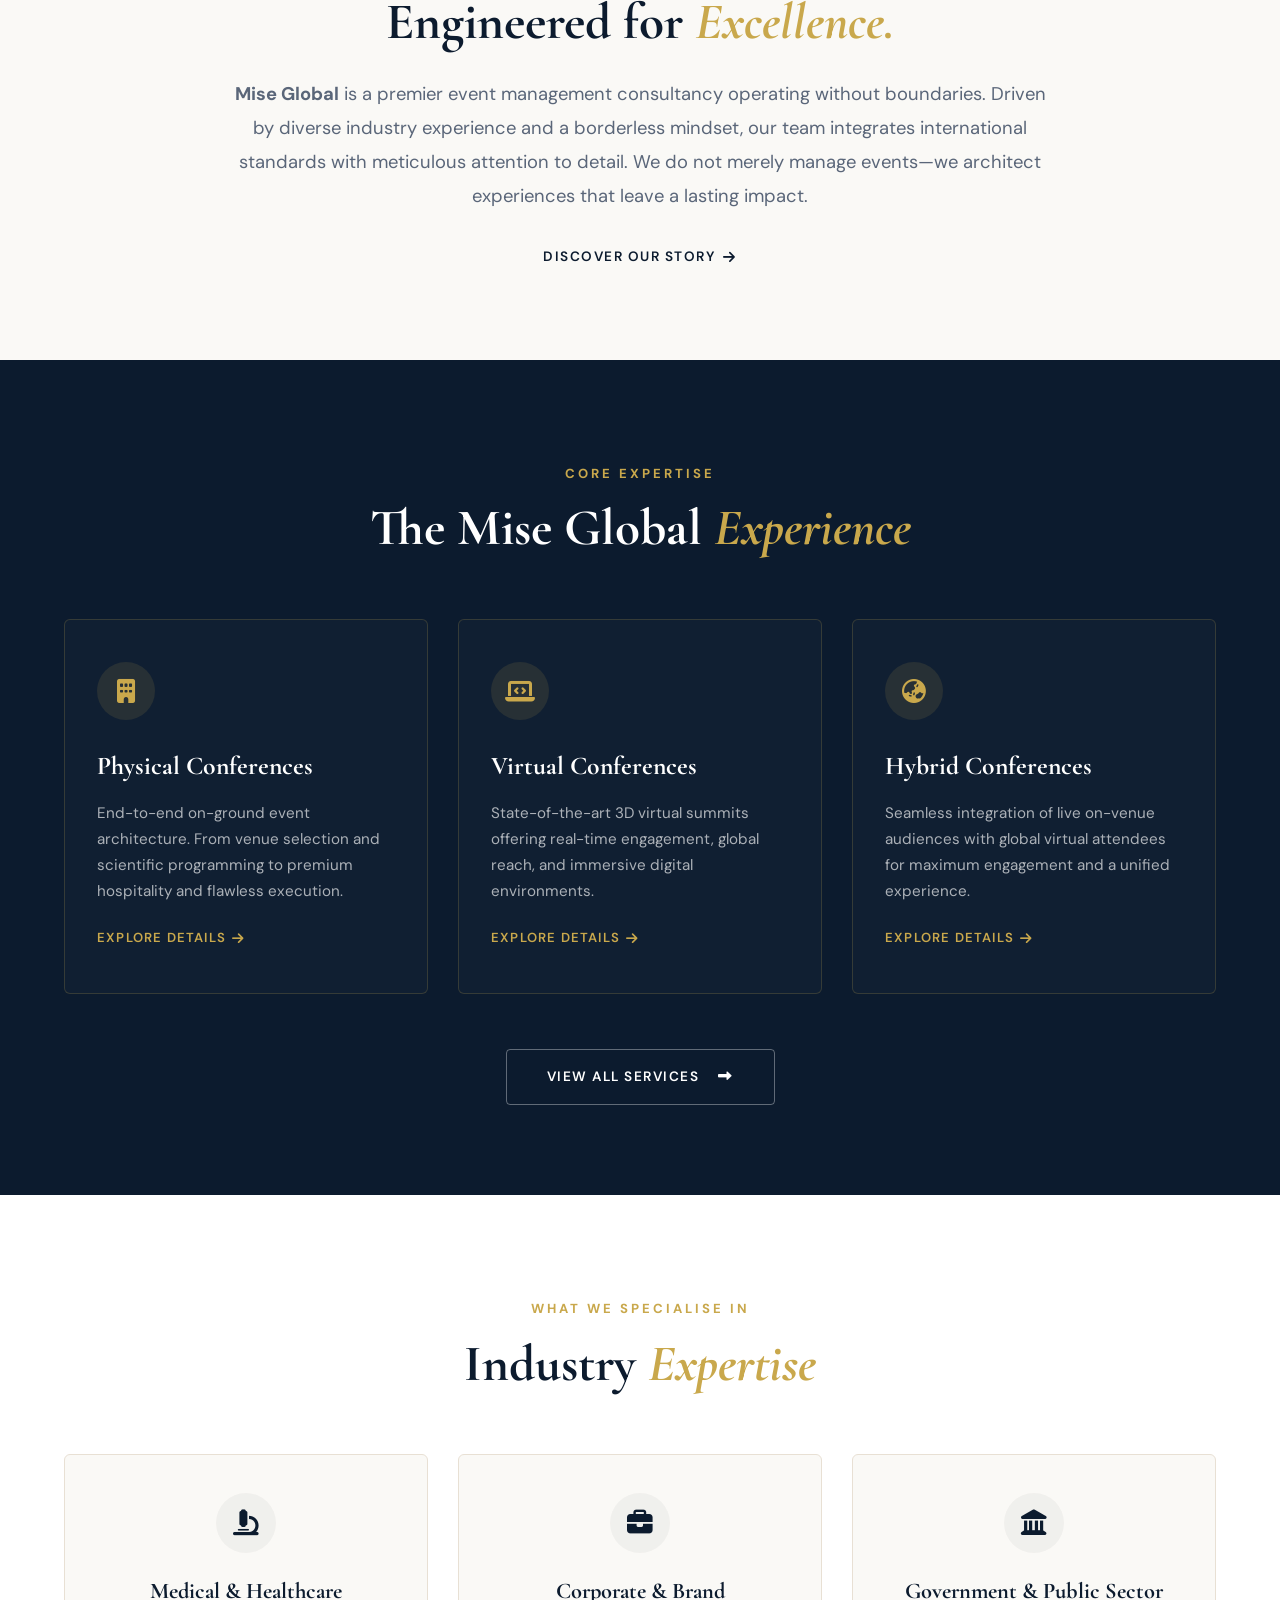
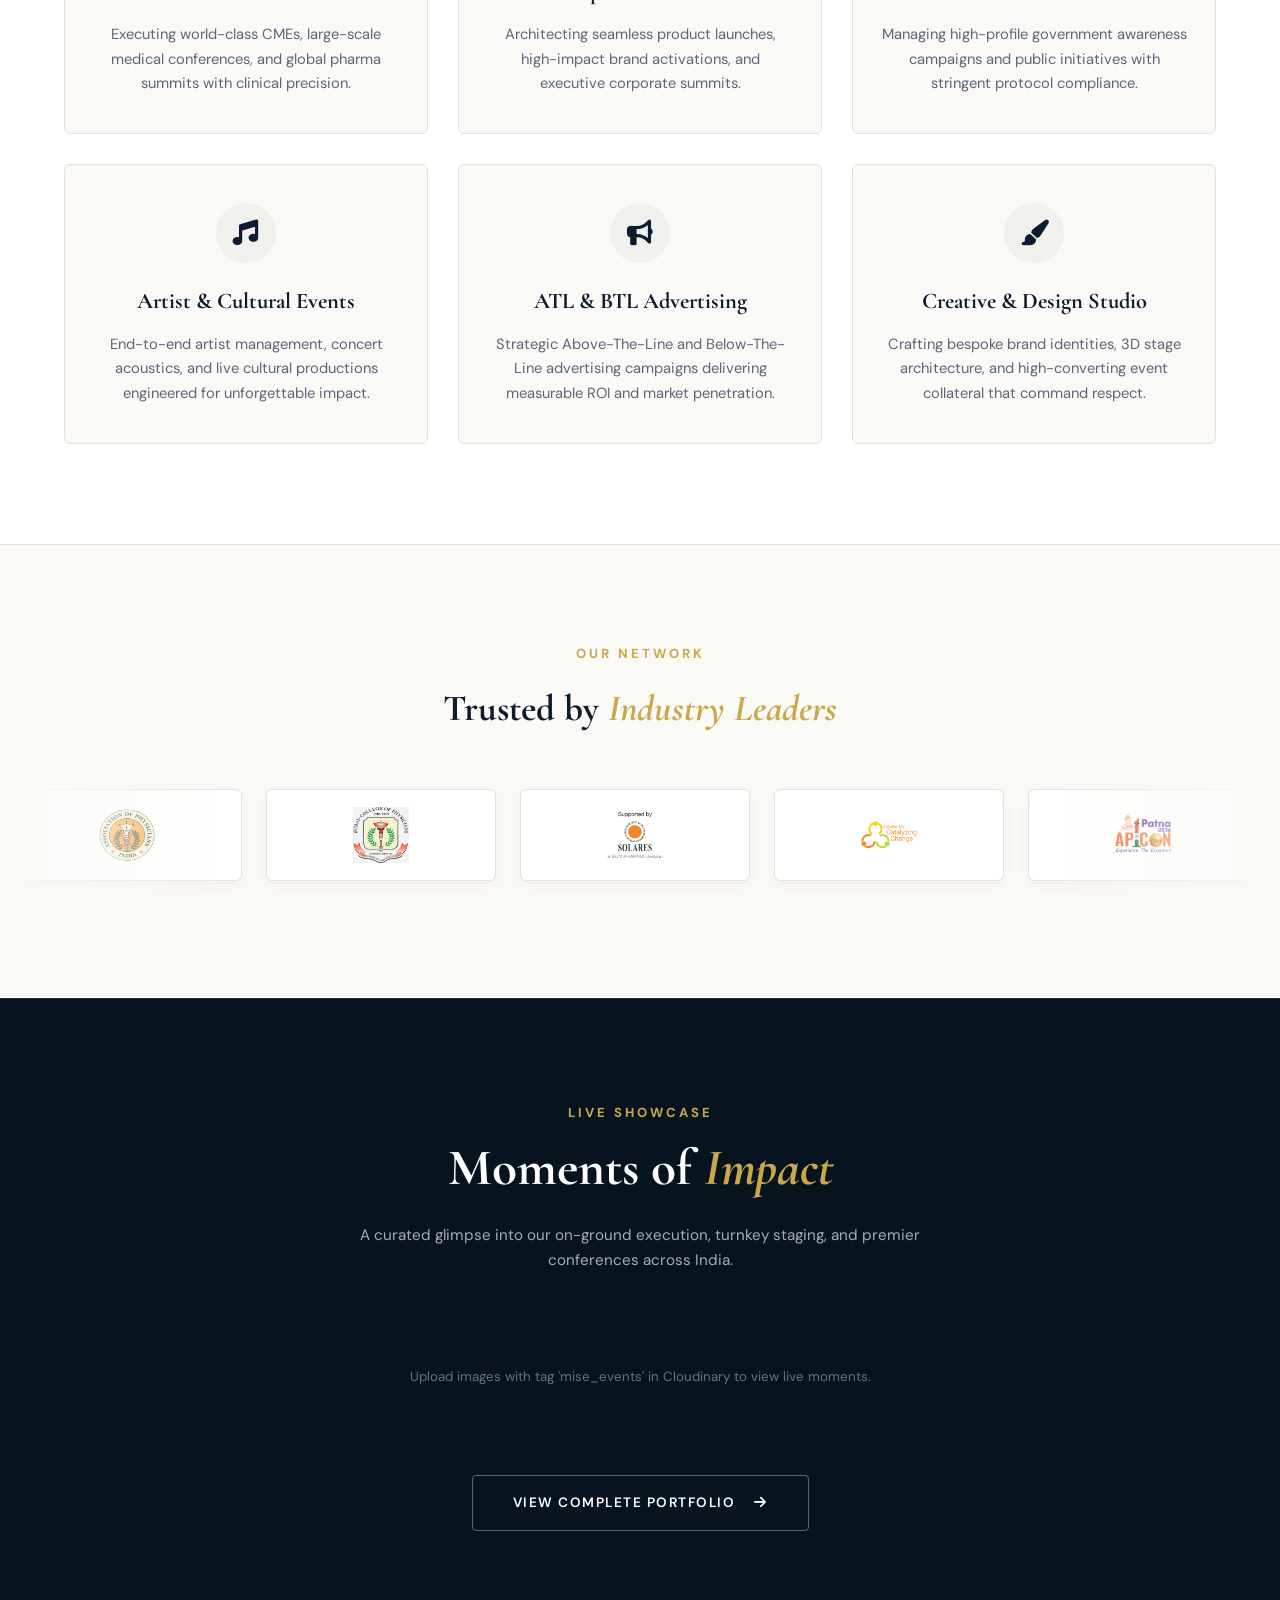
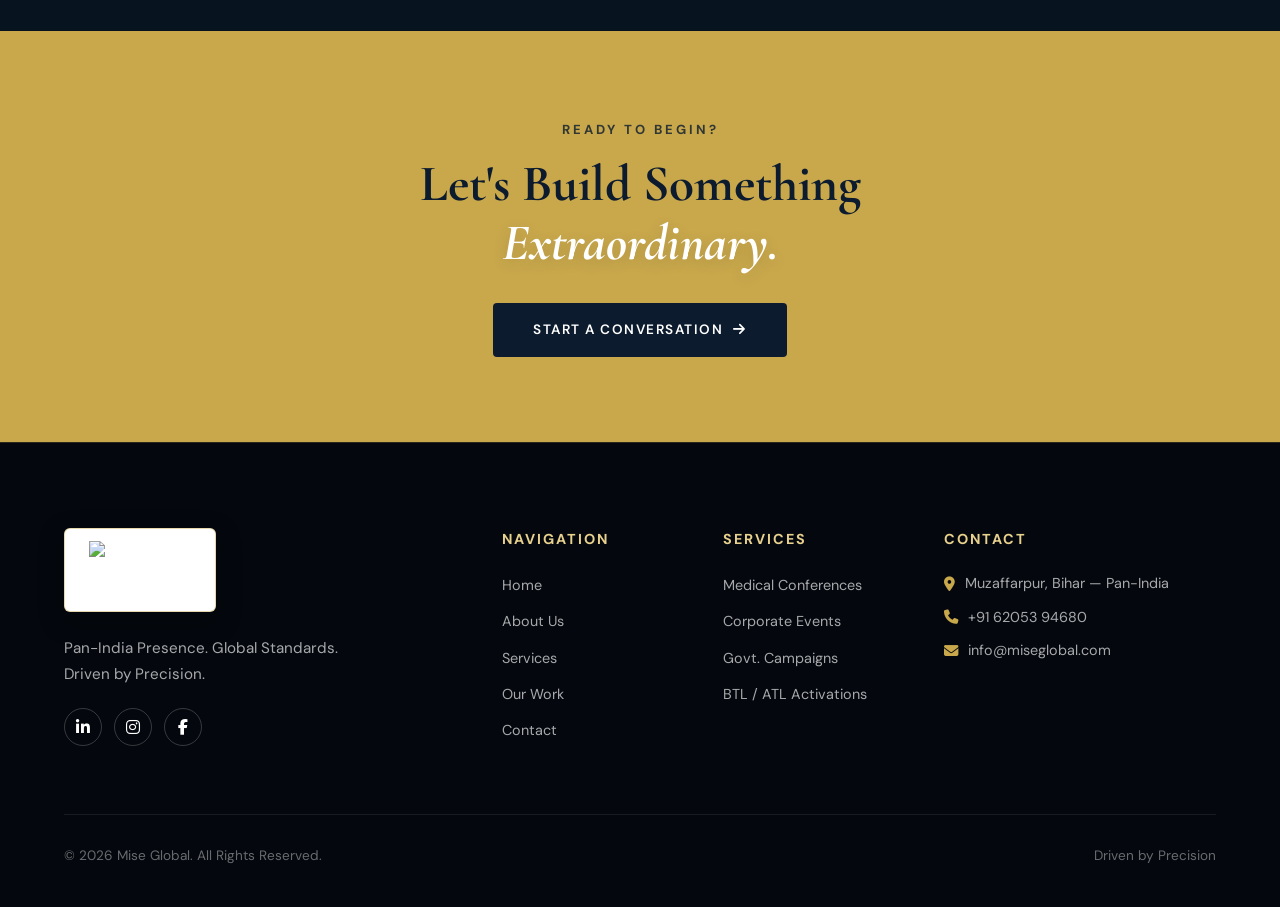
==== commit 0ace0566: "Update print statement from 'Hello' to 'Goodbye'" ====
--- a/index.html
+++ b/index.html
@@ -4,11 +4,47 @@
     <meta charset="UTF-8">
     <meta name="viewport" content="width=device-width, initial-scale=1.0">
     <title>Mise Global | Engineered for Excellence</title>
-    <link href="https://fonts.googleapis.com/css2?family=Cormorant+Garamond:wght@400;500;600;700&family=DM+Sans:wght@300;400;500;600&display=swap" rel="stylesheet">
-    <link rel="stylesheet" href="https://cdnjs.cloudflare.com/ajax/libs/font-awesome/6.4.0/css/all.min.css">
-    <link rel="stylesheet" href="style.css">
+    
+    <!-- Typography & Icons -->
+    <link rel="preconnect" href="https://fonts.googleapis.com">
+    <link rel="preconnect" href="https://fonts.gstatic.com" crossorigin>
+    <link href="https://fonts.googleapis.com/css2?family=Cormorant+Garamond:ital,wght@0,500;0,600;0,700;1,400;1,600&family=DM+Sans:ital,wght@0,300;0,400;0,500;0,600;1,400&display=swap" rel="stylesheet">
+    <link rel="stylesheet" href="https://cdnjs.cloudflare.com/ajax/libs/font-awesome/6.5.1/css/all.min.css">
+    
     <style>
-        /* ===== HEADER DIRECT NAVIGATION STYLE ===== */
+        :root {
+            --navy-base: #060e18;
+            --navy-deep: #0c1b2e;
+            --navy-mid: #12243a;
+            --gold-primary: #c9a84c;
+            --gold-light: #e8d08d;
+            --gold-subtle: rgba(201, 168, 76, 0.2);
+            --ivory: #FAF9F6;
+            --border-soft: #E8E0D4;
+            --text-dark: #1a222e;
+            --text-muted: #5a6679;
+            --cubic-luxury: cubic-bezier(0.16, 1, 0.3, 1);
+            --font-display: 'Cormorant Garamond', serif;
+            --font-body: 'DM Sans', sans-serif;
+        }
+
+        * {
+            margin: 0;
+            padding: 0;
+            box-sizing: border-box;
+            scroll-behavior: smooth;
+        }
+
+        body {
+            font-family: var(--font-body);
+            background-color: var(--navy-base);
+            color: #ffffff;
+            line-height: 1.65;
+            overflow-x: hidden;
+            -webkit-font-smoothing: antialiased;
+        }
+
+        /* ===== NAVIGATION BAR ===== */
         .main-nav {
             position: fixed;
             top: 0;
@@ -18,97 +54,249 @@
             display: flex;
             align-items: center;
             justify-content: space-between;
-            padding: 18px 5%;
-            transition: all 0.4s ease;
-            background: rgba(12, 27, 46, 0.75);
-            backdrop-filter: blur(12px);
-            border-bottom: 1px solid rgba(201, 168, 76, 0.15);
-        }
+            padding: 16px 5%;
+            transition: all 0.5s var(--cubic-luxury);
+            background: rgba(6, 14, 24, 0.85);
+            backdrop-filter: blur(16px);
+            -webkit-backdrop-filter: blur(16px);
+            border-bottom: 1px solid rgba(201, 168, 76, 0.18);
+        }
+
         .main-nav.scrolled {
             background: rgba(255, 255, 255, 0.98);
-            box-shadow: 0 10px 30px rgba(0, 0, 0, 0.08);
-            border-bottom: 1px solid #E8E0D4;
-            padding: 12px 5%;
+            box-shadow: 0 12px 35px rgba(0, 0, 0, 0.08);
+            border-bottom: 1px solid var(--border-soft);
+            padding: 10px 5%;
         }
 
         .nav-left {
             display: flex;
             align-items: center;
-            gap: 20px;
-        }
-
-        /* Luxury Logo Container */
+            gap: 24px;
+        }
+
         .brand-logo-frame {
             display: inline-flex;
             align-items: center;
+            justify-content: center;
             background: #ffffff;
-            padding: 6px 14px;
-            border-radius: 6px;
-            box-shadow: 0 4px 15px rgba(0, 0, 0, 0.15);
-            border: 1px solid rgba(201, 168, 76, 0.35);
-            transition: all 0.3s ease;
+            padding: 8px 16px;
+            border-radius: 4px;
+            box-shadow: 0 6px 20px rgba(0, 0, 0, 0.25);
+            border: 1px solid rgba(201, 168, 76, 0.4);
+            transition: transform 0.4s var(--cubic-luxury), box-shadow 0.4s var(--cubic-luxury);
             text-decoration: none;
         }
+
         .brand-logo-frame:hover {
             transform: translateY(-2px);
-            box-shadow: 0 6px 20px rgba(201, 168, 76, 0.3);
-        }
+            box-shadow: 0 10px 25px rgba(201, 168, 76, 0.35);
+        }
+
         .brand-logo-frame img {
-            height: 42px;
+            height: 38px;
             width: auto;
+            max-width: 180px;
             object-fit: contain;
             display: block;
         }
 
+        .main-nav.scrolled .brand-logo-frame {
+            box-shadow: 0 4px 14px rgba(0, 0, 0, 0.06);
+            border-color: rgba(201, 168, 76, 0.25);
+        }
+
+        .menu-btn {
+            background: transparent;
+            border: 1px solid rgba(201, 168, 76, 0.3);
+            width: 44px;
+            height: 44px;
+            border-radius: 4px;
+            display: flex;
+            flex-direction: column;
+            justify-content: center;
+            align-items: center;
+            gap: 5px;
+            cursor: pointer;
+            transition: all 0.3s ease;
+        }
+
+        .menu-btn span {
+            width: 20px;
+            height: 2px;
+            background-color: #ffffff;
+            transition: all 0.3s ease;
+        }
+
+        .main-nav.scrolled .menu-btn span {
+            background-color: var(--navy-deep);
+        }
+
+        .main-nav.scrolled .menu-btn {
+            border-color: rgba(12, 27, 46, 0.2);
+        }
+
+        .menu-btn:hover {
+            border-color: var(--gold-primary);
+        }
+
         .nav-center {
             display: flex;
             align-items: center;
-            gap: 32px;
-        }
+            gap: 36px;
+        }
+
         .nav-link-item a {
-            font-family: var(--font-body), sans-serif;
-            font-size: 0.85rem;
+            font-size: 0.82rem;
             font-weight: 600;
             text-transform: uppercase;
-            letter-spacing: 1.5px;
-            color: #ffffff !important; 
+            letter-spacing: 1.8px;
+            color: #ffffff !important;
             text-decoration: none;
+            position: relative;
+            padding: 8px 0;
             transition: color 0.3s ease;
         }
+
+        .nav-link-item a::after {
+            content: '';
+            position: absolute;
+            bottom: 0;
+            left: 0;
+            width: 0;
+            height: 2px;
+            background: var(--gold-primary);
+            transition: width 0.3s var(--cubic-luxury);
+        }
+
+        .nav-link-item a:hover::after {
+            width: 100%;
+        }
+
         .main-nav.scrolled .nav-link-item a {
-            color: #0c1b2e !important; 
-        }
-        .nav-link-item a:hover {
-            color: #c9a84c !important; 
-        }
-        
+            color: var(--navy-deep) !important;
+        }
+
+        .main-nav.scrolled .nav-link-item a:hover {
+            color: var(--gold-primary) !important;
+        }
+
+        .btn-nav-cta {
+            background: var(--gold-primary);
+            color: var(--navy-deep);
+            padding: 10px 24px;
+            font-size: 0.82rem;
+            font-weight: 600;
+            text-transform: uppercase;
+            letter-spacing: 1.2px;
+            border-radius: 4px;
+            text-decoration: none;
+            display: inline-flex;
+            align-items: center;
+            gap: 8px;
+            transition: all 0.3s var(--cubic-luxury);
+        }
+
+        .btn-nav-cta:hover {
+            background: var(--gold-light);
+            transform: translateY(-2px);
+            box-shadow: 0 8px 20px rgba(201, 168, 76, 0.3);
+        }
+
         @media (max-width: 1024px) {
             .nav-center { display: none; }
+        }
+
+        /* ===== SIDE DRAWER NAVIGATION ===== */
+        .side-menu {
+            position: fixed;
+            top: 0;
+            left: -320px;
+            width: 320px;
+            height: 100vh;
+            background: #091320;
+            z-index: 2000;
+            padding: 40px 30px;
+            display: flex;
+            flex-direction: column;
+            justify-content: space-between;
+            transition: left 0.4s var(--cubic-luxury);
+            border-right: 1px solid var(--gold-subtle);
+        }
+
+        .side-menu.open {
+            left: 0;
+        }
+
+        .menu-overlay {
+            position: fixed;
+            inset: 0;
+            background: rgba(0, 0, 0, 0.7);
+            z-index: 1999;
+            opacity: 0;
+            visibility: hidden;
+            transition: all 0.3s ease;
+        }
+
+        .menu-overlay.open {
+            opacity: 1;
+            visibility: visible;
+        }
+
+        .close-btn {
+            background: transparent;
+            border: none;
+            color: #ffffff;
+            font-size: 1.5rem;
+            cursor: pointer;
+            align-self: flex-end;
+            margin-bottom: 20px;
+        }
+
+        .side-nav-links {
+            display: flex;
+            flex-direction: column;
+            gap: 20px;
+        }
+
+        .side-nav-links a {
+            color: #ffffff;
+            text-decoration: none;
+            font-size: 1.1rem;
+            text-transform: uppercase;
+            letter-spacing: 2px;
+            font-weight: 500;
+            transition: color 0.3s;
+        }
+
+        .side-nav-links a:hover,
+        .side-nav-links a.active {
+            color: var(--gold-primary);
         }
 
         /* ===== HERO SECTION ===== */
         .hero-slider-wrapper {
             position: relative;
             height: 100vh;
-            min-height: 600px;
-            overflow: hidden;
+            min-height: 640px;
             display: flex;
             align-items: center;
             justify-content: center;
             text-align: center;
-            background-color: #0c1b2e;
-        }
-
-        .bg-1 { 
-            background-image: url('https://images.unsplash.com/photo-1540575467063-178a50c2df87?q=80&w=2070&auto=format&fit=crop'); 
+            background-color: var(--navy-deep);
+            overflow: hidden;
+        }
+
+        .bg-1 {
+            background-image: url('https://images.unsplash.com/photo-1540575467063-178a50c2df87?q=80&w=2070&auto=format&fit=crop');
             background-size: cover;
             background-position: center;
-            animation: cinematicZoom 20s infinite alternate linear;
+            animation: cinematicZoom 24s infinite alternate ease-in-out;
             position: absolute;
-            top: 0; left: 0; width: 100%; height: 100%;
+            inset: 0;
             z-index: 1;
         }
-        
+
         @keyframes cinematicZoom {
             0% { transform: scale(1); }
             100% { transform: scale(1.08); }
@@ -117,286 +305,630 @@
         .hero-overlay {
             position: absolute;
             inset: 0;
-            background: linear-gradient(135deg, rgba(12, 27, 46, 0.92) 0%, rgba(6, 14, 24, 0.75) 100%);
+            background: linear-gradient(135deg, rgba(6, 14, 24, 0.94) 0%, rgba(12, 27, 46, 0.8) 100%);
             z-index: 2;
         }
+
         .hero-overlay::after {
             content: '';
             position: absolute;
             inset: 0;
-            background-image: 
+            background-image:
                 linear-gradient(rgba(201, 168, 76, 0.05) 1px, transparent 1px),
                 linear-gradient(90deg, rgba(201, 168, 76, 0.05) 1px, transparent 1px);
-            background-size: 60px 60px;
-            opacity: 0.6;
+            background-size: 70px 70px;
             pointer-events: none;
         }
 
         .hero-content {
             position: relative;
             z-index: 3;
-            max-width: 900px;
+            max-width: 940px;
             padding: 0 5%;
-            margin-top: 50px;
-        }
+            margin-top: 60px;
+        }
+
         .hero-eyebrow {
-            display: flex; align-items: center; justify-content: center; gap: 15px;
-            color: #c9a84c; font-size: 0.85rem; text-transform: uppercase; letter-spacing: 3px;
-            margin-bottom: 24px; font-weight: 600;
-        }
-        .eyebrow-line { width: 50px; height: 1px; background: #c9a84c; }
-        
+            display: flex;
+            align-items: center;
+            justify-content: center;
+            gap: 15px;
+            color: var(--gold-primary);
+            font-size: 0.85rem;
+            text-transform: uppercase;
+            letter-spacing: 4px;
+            margin-bottom: 24px;
+            font-weight: 600;
+        }
+
+        .eyebrow-line {
+            width: 45px;
+            height: 1px;
+            background: var(--gold-primary);
+        }
+
         .hero-title {
-            font-family: var(--font-display), 'Playfair Display', serif;
-            font-size: clamp(3.5rem, 8vw, 6.5rem);
+            font-family: var(--font-display);
+            font-size: clamp(3.2rem, 7.5vw, 6.2rem);
             color: #ffffff;
             font-weight: 700;
-            line-height: 1.1;
+            line-height: 1.08;
             margin-bottom: 24px;
-            text-shadow: 0 10px 30px rgba(0,0,0,0.4);
-            letter-spacing: -1px;
-        }
-        
-        .hero-title em { 
-            font-style: italic; 
-            background: linear-gradient(to right, #e8d08d 20%, #c9a84c 40%, #e8d08d 60%, #c9a84c 80%);
-            background-size: 200% auto;
-            color: transparent;
+            letter-spacing: -0.5px;
+        }
+
+        .hero-title em {
+            font-style: italic;
+            background: linear-gradient(135deg, #f8e5b9 0%, #c9a84c 50%, #f8e5b9 100%);
             -webkit-background-clip: text;
             background-clip: text;
-            animation: textShine 5s linear infinite;
+            -webkit-text-fill-color: transparent;
             display: inline-block;
         }
 
-        @keyframes textShine {
-            to { background-position: 200% center; }
-        }
-
         .hero-sub {
-            font-size: 1.25rem; color: rgba(255,255,255,0.85); 
-            max-width: 750px; margin: 0 auto 45px; line-height: 1.7; font-weight: 300;
-        }
-        
-        .hero-btns { display: flex; gap: 20px; justify-content: center; flex-wrap: wrap; }
-        .btn-primary { background: #c9a84c; color: #0c1b2e; padding: 18px 44px; font-weight: 600; border-radius: 4px; transition: all 0.3s ease; text-decoration: none; display: inline-block; letter-spacing: 1px; text-transform: uppercase; font-size: 0.9rem;}
-        .btn-primary:hover { background: #d4b572; transform: translateY(-3px); box-shadow: 0 10px 20px rgba(201,168,76,0.3); }
-        .btn-outline { border: 1px solid rgba(255,255,255,0.4); color: #ffffff; padding: 18px 44px; font-weight: 600; border-radius: 4px; transition: all 0.3s ease; text-decoration: none; display: inline-block; letter-spacing: 1px; text-transform: uppercase; font-size: 0.9rem;}
-        .btn-outline:hover { background: #ffffff; color: #0c1b2e; transform: translateY(-3px); }
+            font-size: 1.2rem;
+            color: rgba(255, 255, 255, 0.85);
+            max-width: 760px;
+            margin: 0 auto 40px;
+            line-height: 1.75;
+            font-weight: 300;
+        }
+
+        .hero-btns {
+            display: flex;
+            gap: 20px;
+            justify-content: center;
+            flex-wrap: wrap;
+        }
+
+        .btn-primary {
+            background: var(--gold-primary);
+            color: var(--navy-deep);
+            padding: 16px 40px;
+            font-weight: 600;
+            border-radius: 4px;
+            transition: all 0.3s var(--cubic-luxury);
+            text-decoration: none;
+            letter-spacing: 1.5px;
+            text-transform: uppercase;
+            font-size: 0.85rem;
+            display: inline-flex;
+            align-items: center;
+            gap: 10px;
+        }
+
+        .btn-primary:hover {
+            background: var(--gold-light);
+            transform: translateY(-3px);
+            box-shadow: 0 10px 25px rgba(201, 168, 76, 0.3);
+        }
+
+        .btn-outline {
+            border: 1px solid rgba(255, 255, 255, 0.35);
+            color: #ffffff;
+            padding: 16px 40px;
+            font-weight: 600;
+            border-radius: 4px;
+            transition: all 0.3s var(--cubic-luxury);
+            text-decoration: none;
+            letter-spacing: 1.5px;
+            text-transform: uppercase;
+            font-size: 0.85rem;
+            display: inline-flex;
+            align-items: center;
+            gap: 10px;
+        }
+
+        .btn-outline:hover {
+            background: #ffffff;
+            color: var(--navy-deep);
+            transform: translateY(-3px);
+        }
 
         /* ===== STATS STRIP ===== */
         .stats-strip {
             display: grid;
             grid-template-columns: repeat(4, 1fr);
-            background: #ffffff !important;
+            background: #ffffff;
             position: relative;
             z-index: 10;
-            box-shadow: 0 -10px 40px rgba(0,0,0,0.05);
+            box-shadow: 0 20px 45px rgba(0, 0, 0, 0.08);
             max-width: 1200px;
-            margin: -50px auto 0;
-            border-radius: 8px;
-            border: 1px solid #E8E0D4;
-        }
+            margin: -60px auto 0;
+            border-radius: 6px;
+            border: 1px solid var(--border-soft);
+        }
+
         .stat-item {
-            padding: 40px 20px; text-align: center; border-right: 1px solid #E8E0D4;
-            transition: all 0.4s ease; cursor: pointer; position: relative;
-            opacity: 1 !important; visibility: visible !important;
-        }
-        .stat-item:last-child { border-right: none; }
+            padding: 40px 20px;
+            text-align: center;
+            border-right: 1px solid var(--border-soft);
+            transition: all 0.4s var(--cubic-luxury);
+        }
+
+        .stat-item:last-child {
+            border-right: none;
+        }
+
         .stat-item:hover {
-            background: #f8f9fa !important; transform: translateY(-10px);
-            box-shadow: 0 15px 35px rgba(0,0,0,0.08); border-radius: 8px; z-index: 2;
-        }
-        .stat-num-wrap { 
-            font-family: var(--font-display), serif; font-size: 3.5rem; font-weight: 700; 
-            color: #0c1b2e !important; line-height: 1; margin-bottom: 8px; transition: all 0.4s ease; display: inline-block; 
-            opacity: 1 !important;
-        }
-        .stat-item:hover .stat-num-wrap { transform: scale(1.1); color: #c9a84c !important; }
-        .stat-plus { color: #c9a84c !important; transition: color 0.4s ease; }
-        .stat-item:hover .stat-plus { color: #0c1b2e !important; }
-        .stat-item p { 
-            font-size: 0.8rem; text-transform: uppercase; letter-spacing: 2px; 
-            color: #4a5568 !important; font-weight: 600; transition: color 0.4s ease; margin-top: 5px;
-            opacity: 1 !important;
-        }
-        .stat-item:hover p { color: #0c1b2e !important; }
+            background: #fbfbfc;
+            transform: translateY(-4px);
+        }
+
+        .stat-num-wrap {
+            font-family: var(--font-display);
+            font-size: 3.5rem;
+            font-weight: 700;
+            color: var(--navy-deep);
+            line-height: 1;
+            margin-bottom: 8px;
+            display: inline-block;
+        }
+
+        .stat-plus {
+            color: var(--gold-primary);
+        }
+
+        .stat-item p {
+            font-size: 0.8rem;
+            text-transform: uppercase;
+            letter-spacing: 2px;
+            color: var(--text-muted);
+            font-weight: 600;
+            margin-top: 6px;
+        }
 
         /* ===== SHOWCASE FRAME ===== */
         .mid-showcase-section {
             max-width: 1200px;
-            margin: 80px auto 0;
+            margin: 90px auto 0;
             padding: 0 5%;
         }
+
         .mid-showcase-frame {
             width: 100%;
-            height: 380px;
+            height: 360px;
             border-radius: 6px;
             overflow: hidden;
-            border: 1px solid rgba(184,150,90,0.3);
-            box-shadow: 0 25px 60px rgba(12,27,46,0.15);
+            border: 1px solid rgba(201, 168, 76, 0.3);
+            box-shadow: 0 25px 60px rgba(0, 0, 0, 0.25);
             position: relative;
             background: linear-gradient(135deg, #0e2238 0%, #06101b 100%);
             display: flex;
             align-items: center;
             justify-content: center;
         }
+
         .mid-showcase-frame::before {
-            content: ''; position: absolute; inset: 0;
-            background-image: linear-gradient(rgba(184,150,90,0.04) 1px, transparent 1px), linear-gradient(90deg, rgba(184,150,90,0.04) 1px, transparent 1px);
-            background-size: 40px 40px; background-position: center;
-        }
-        .mid-showcase-frame::after {
-            content: ''; position: absolute; width: 600px; height: 600px;
-            background: radial-gradient(circle, rgba(184,150,90,0.08) 0%, rgba(12,27,46,0) 70%);
-            top: 50%; left: 50%; transform: translate(-50%, -50%); z-index: 1; pointer-events: none;
-        }
-        .panel-branding-content { position: relative; z-index: 2; text-align: center; padding: 0 30px; }
-        .panel-branding-content i { font-size: 2.5rem; color: #c9a84c; margin-bottom: 20px; opacity: 0.9; text-shadow: 0 0 20px rgba(184,150,90,0.3); }
-        .panel-branding-content h2 { font-family: var(--font-display), serif; font-size: clamp(2rem, 4vw, 3rem); color: #ffffff; font-weight: 400; line-height: 1.2; letter-spacing: 1px; }
-        .panel-branding-content h2 em { font-style: italic; color: #e8d08d; }
-        .panel-branding-content p { font-family: var(--font-body), sans-serif; font-size: 0.85rem; text-transform: uppercase; letter-spacing: 3px; color: rgba(255,255,255,0.4); margin-top: 15px; font-weight: 500; }
+            content: '';
+            position: absolute;
+            inset: 0;
+            background-image:
+                linear-gradient(rgba(201, 168, 76, 0.04) 1px, transparent 1px),
+                linear-gradient(90deg, rgba(201, 168, 76, 0.04) 1px, transparent 1px);
+            background-size: 40px 40px;
+        }
+
+        .panel-branding-content {
+            position: relative;
+            z-index: 2;
+            text-align: center;
+            padding: 0 30px;
+        }
+
+        .panel-branding-content i {
+            font-size: 2.2rem;
+            color: var(--gold-primary);
+            margin-bottom: 20px;
+        }
+
+        .panel-branding-content h2 {
+            font-family: var(--font-display);
+            font-size: clamp(2rem, 4vw, 3rem);
+            color: #ffffff;
+            font-weight: 400;
+            line-height: 1.2;
+        }
+
+        .panel-branding-content h2 em {
+            font-style: italic;
+            color: var(--gold-light);
+        }
+
+        .panel-branding-content p {
+            font-size: 0.85rem;
+            text-transform: uppercase;
+            letter-spacing: 3px;
+            color: rgba(255, 255, 255, 0.5);
+            margin-top: 15px;
+            font-weight: 500;
+        }
 
         /* ===== WELCOME SECTION ===== */
-        .welcome-section { padding: 80px 5% 80px; text-align: center; background: #FAF9F6; }
-        .welcome-inner { max-width: 800px; margin: 0 auto; }
-        .section-label { color: #c9a84c; font-size: 0.85rem; font-weight: 600; letter-spacing: 2px; margin-bottom: 15px; display: inline-block; }
-        .section-title { font-family: var(--font-display), serif; font-size: clamp(2rem, 4vw, 3rem); color: #0c1b2e; margin-bottom: 25px; line-height: 1.2; }
-        .section-title em { font-style: italic; color: #c9a84c; }
-        .welcome-body { font-size: 1.1rem; color: #4a5568; line-height: 1.8; margin-bottom: 30px; }
-        .btn-text-link { color: #0c1b2e; font-weight: 600; text-decoration: none; text-transform: uppercase; letter-spacing: 1px; font-size: 0.9rem; transition: color 0.3s; display: inline-flex; align-items: center; gap: 8px; }
-        .btn-text-link:hover { color: #c9a84c; }
-
-        /* ===== CORE EXPERTISE ===== */
-        .home-services { background: #0c1b2e; padding: 100px 5%; }
-        .dark-header { text-align: center; margin-bottom: 60px; }
-        .dark-header .section-label { color: rgba(255,255,255,0.5); }
-        .dark-header .section-title { color: #ffffff; }
-        
-        .h-services-grid { display: grid; grid-template-columns: repeat(auto-fit, minmax(320px, 1fr)); gap: 30px; max-width: 1200px; margin: 0 auto; }
+        .welcome-section {
+            padding: 90px 5%;
+            text-align: center;
+            background: var(--ivory);
+            color: var(--text-dark);
+        }
+
+        .welcome-inner {
+            max-width: 820px;
+            margin: 0 auto;
+        }
+
+        .section-label {
+            color: var(--gold-primary);
+            font-size: 0.82rem;
+            font-weight: 700;
+            letter-spacing: 3px;
+            margin-bottom: 14px;
+            display: inline-block;
+            text-transform: uppercase;
+        }
+
+        .section-title {
+            font-family: var(--font-display);
+            font-size: clamp(2.2rem, 4.5vw, 3.2rem);
+            color: var(--navy-deep);
+            margin-bottom: 25px;
+            line-height: 1.18;
+        }
+
+        .section-title em {
+            font-style: italic;
+            color: var(--gold-primary);
+        }
+
+        .welcome-body {
+            font-size: 1.15rem;
+            color: var(--text-muted);
+            line-height: 1.85;
+            margin-bottom: 30px;
+        }
+
+        .btn-text-link {
+            color: var(--navy-deep);
+            font-weight: 600;
+            text-decoration: none;
+            text-transform: uppercase;
+            letter-spacing: 1.5px;
+            font-size: 0.85rem;
+            display: inline-flex;
+            align-items: center;
+            gap: 8px;
+            transition: color 0.3s;
+        }
+
+        .btn-text-link:hover {
+            color: var(--gold-primary);
+        }
+
+        /* ===== SERVICES SECTION ===== */
+        .home-services {
+            background: var(--navy-deep);
+            padding: 100px 5% 90px;
+        }
+
+        .dark-header {
+            text-align: center;
+            margin-bottom: 60px;
+        }
+
+        .dark-header .section-label {
+            color: var(--gold-primary);
+        }
+
+        .dark-header .section-title {
+            color: #ffffff;
+        }
+
+        .h-services-grid {
+            display: grid;
+            grid-template-columns: repeat(auto-fit, minmax(320px, 1fr));
+            gap: 30px;
+            max-width: 1200px;
+            margin: 0 auto;
+        }
+
         .h-svc-card {
-            background: rgba(255,255,255,0.03); border: 1px solid rgba(184,150,90,0.2); border-radius: 8px;
-            padding: 40px 30px; text-decoration: none; display: block; transition: all 0.4s ease;
-            position: relative; overflow: hidden;
-        }
-        .h-svc-card::before { content: ''; position: absolute; bottom: 0; left: 0; width: 0; height: 3px; background: #c9a84c; transition: width 0.4s ease; }
-        .h-svc-card:hover::before { width: 100%; }
-        .h-svc-card:hover { transform: translateY(-8px); background: rgba(255,255,255,0.06); border-color: #c9a84c; }
-        
-        .h-svc-icon { width: 60px; height: 60px; background: rgba(184,150,90,0.15); border-radius: 50%; display: flex; align-items: center; justify-content: center; margin-bottom: 25px; }
-        .h-svc-icon i { font-size: 1.6rem; color: #c9a84c; }
-        .h-svc-card h3 { font-family: var(--font-display), serif; font-size: 1.6rem; color: #ffffff; margin-bottom: 15px; }
-        .h-svc-card p { font-size: 0.95rem; color: rgba(255,255,255,0.6); line-height: 1.7; margin-bottom: 20px; }
-        .h-svc-link { color: #c9a84c; font-size: 0.85rem; font-weight: 600; text-transform: uppercase; letter-spacing: 1px; display: inline-flex; align-items: center; gap: 5px; }
-        
-        .all-svc-btn { text-align: center; margin-top: 50px; }
-
-        /* ===== INDUSTRY EXPERTISE ===== */
-        .expertise-section { background: #ffffff; padding: 100px 5%; }
-        .expertise-header { text-align: center; margin-bottom: 60px; }
-        .expertise-grid { display: grid; grid-template-columns: repeat(auto-fit, minmax(280px, 1fr)); gap: 30px; max-width: 1200px; margin: 0 auto; }
-        
-        .spec-box { 
-            padding: 35px 25px; border: 1px solid #E8E0D4; border-radius: 6px; text-align: center; transition: all 0.3s ease; 
-        }
-        .spec-box:hover { border-color: transparent; box-shadow: 0 10px 30px rgba(0,0,0,0.06); transform: translateY(-5px); }
-        .spec-icon-wrap { margin-bottom: 20px; }
-        .spec-icon-wrap i { font-size: 2rem; color: #0c1b2e; transition: color 0.3s ease; }
-        .spec-box:hover .spec-icon-wrap i { color: #c9a84c; }
-        .spec-box h3 { font-family: var(--font-display), serif; font-size: 1.3rem; color: #0c1b2e; margin-bottom: 12px; }
-        .spec-box p { font-size: 0.9rem; color: #4a5568; line-height: 1.6; }
-
-        /* ===== 2-LINE CLIENTS LOGO SECTION ===== */
-        .clients-section { 
-            background: #FAF9F6; 
-            padding: 90px 0; 
-            overflow: hidden; 
-            border-top: 1px solid #E8E0D4; 
-        }
-        .clients-header { text-align: center; margin-bottom: 50px; }
-        .clients-header h2 { font-family: var(--font-display), serif; font-size: 2.2rem; color: #0c1b2e; }
-        .clients-header h2 em { font-style: italic; color: #c9a84c; }
-        
-        .logo-slider { 
-            width: 100%; 
-            overflow: hidden; 
-            position: relative; 
+            background: rgba(255, 255, 255, 0.02);
+            border: 1px solid rgba(201, 168, 76, 0.2);
+            border-radius: 6px;
+            padding: 42px 32px;
+            text-decoration: none;
+            display: block;
+            transition: all 0.4s var(--cubic-luxury);
+            position: relative;
+            overflow: hidden;
+        }
+
+        .h-svc-card::before {
+            content: '';
+            position: absolute;
+            bottom: 0;
+            left: 0;
+            width: 0;
+            height: 3px;
+            background: var(--gold-primary);
+            transition: width 0.4s var(--cubic-luxury);
+        }
+
+        .h-svc-card:hover {
+            transform: translateY(-8px);
+            background: rgba(255, 255, 255, 0.05);
+            border-color: var(--gold-primary);
+            box-shadow: 0 15px 35px rgba(0, 0, 0, 0.25);
+        }
+
+        .h-svc-card:hover::before {
+            width: 100%;
+        }
+
+        .h-svc-icon {
+            width: 58px;
+            height: 58px;
+            background: rgba(201, 168, 76, 0.12);
+            border-radius: 50%;
+            display: flex;
+            align-items: center;
+            justify-content: center;
+            margin-bottom: 25px;
+        }
+
+        .h-svc-icon i {
+            font-size: 1.5rem;
+            color: var(--gold-primary);
+        }
+
+        .h-svc-card h3 {
+            font-family: var(--font-display);
+            font-size: 1.6rem;
+            color: #ffffff;
+            margin-bottom: 14px;
+        }
+
+        .h-svc-card p {
+            font-size: 0.95rem;
+            color: rgba(255, 255, 255, 0.65);
+            line-height: 1.7;
+            margin-bottom: 20px;
+        }
+
+        .h-svc-link {
+            color: var(--gold-primary);
+            font-size: 0.82rem;
+            font-weight: 600;
+            text-transform: uppercase;
+            letter-spacing: 1.2px;
+            display: inline-flex;
+            align-items: center;
+            gap: 6px;
+        }
+
+        .all-svc-btn-wrapper {
+            text-align: center;
+            margin-top: 55px;
+        }
+
+        /* ===== INDUSTRY EXPERTISE SECTION ===== */
+        .expertise-section {
+            background: #ffffff;
+            padding: 100px 5%;
+        }
+
+        .expertise-header {
+            text-align: center;
+            margin-bottom: 60px;
+        }
+
+        .expertise-grid {
+            display: grid;
+            grid-template-columns: repeat(auto-fit, minmax(320px, 1fr));
+            gap: 30px;
+            max-width: 1200px;
+            margin: 0 auto;
+        }
+
+        .spec-box {
+            padding: 38px 28px;
+            border: 1px solid var(--border-soft);
+            border-radius: 6px;
+            text-align: center;
+            background: var(--ivory);
+            transition: all 0.4s var(--cubic-luxury);
+        }
+
+        .spec-box:hover {
+            border-color: var(--gold-primary);
+            box-shadow: 0 15px 35px rgba(12, 27, 46, 0.08);
+            transform: translateY(-6px);
+            background: #ffffff;
+        }
+
+        .spec-icon-wrap {
+            width: 60px;
+            height: 60px;
+            margin: 0 auto 20px;
+            border-radius: 50%;
+            background: rgba(12, 27, 46, 0.04);
+            display: flex;
+            align-items: center;
+            justify-content: center;
+            transition: all 0.3s ease;
+        }
+
+        .spec-icon-wrap i {
+            font-size: 1.6rem;
+            color: var(--navy-deep);
+            transition: color 0.3s ease;
+        }
+
+        .spec-box:hover .spec-icon-wrap {
+            background: var(--navy-deep);
+        }
+
+        .spec-box:hover .spec-icon-wrap i {
+            color: var(--gold-primary);
+        }
+
+        .spec-box h3 {
+            font-family: var(--font-display);
+            font-size: 1.4rem;
+            color: var(--navy-deep);
+            margin-bottom: 12px;
+        }
+
+        .spec-box p {
+            font-size: 0.92rem;
+            color: var(--text-muted);
+            line-height: 1.65;
+        }
+
+        /* ===== 2-LINE LOGO SLIDER (BOLD & BALANCED LOGOS) ===== */
+        .clients-section {
+            background: var(--ivory);
+            padding: 95px 0;
+            overflow: hidden;
+            border-top: 1px solid var(--border-soft);
+        }
+
+        .clients-header {
+            text-align: center;
+            margin-bottom: 50px;
+        }
+
+        .clients-header h2 {
+            font-family: var(--font-display);
+            font-size: 2.3rem;
+            color: var(--navy-deep);
+        }
+
+        .clients-header h2 em {
+            font-style: italic;
+            color: var(--gold-primary);
+        }
+
+        .logo-slider {
+            width: 100%;
+            overflow: hidden;
+            position: relative;
             display: flex;
             flex-direction: column;
-            gap: 25px;
-        }
-        .logo-slider::before, .logo-slider::after { 
-            content: ''; 
-            position: absolute; 
-            top: 0; 
-            width: 180px; 
-            height: 100%; 
-            z-index: 2; 
+            gap: 22px;
+        }
+
+        .logo-slider::before,
+        .logo-slider::after {
+            content: '';
+            position: absolute;
+            top: 0;
+            width: 220px;
+            height: 100%;
+            z-index: 2;
             pointer-events: none;
         }
-        .logo-slider::before { left: 0; background: linear-gradient(to right, #FAF9F6 0%, rgba(250,249,246,0) 100%); }
-        .logo-slider::after { right: 0; background: linear-gradient(to left, #FAF9F6 0%, rgba(250,249,246,0) 100%); }
-        
-        .logo-track-left { 
-            display: flex; 
-            width: max-content; 
-            animation: scroll-left 32s linear infinite; 
-            align-items: center; 
-        }
-        .logo-track-right { 
-            display: flex; 
-            width: max-content; 
-            animation: scroll-right 32s linear infinite; 
-            align-items: center; 
-        }
-        
+
+        .logo-slider::before {
+            left: 0;
+            background: linear-gradient(to right, var(--ivory) 0%, rgba(250, 249, 246, 0) 100%);
+        }
+
+        .logo-slider::after {
+            right: 0;
+            background: linear-gradient(to left, var(--ivory) 0%, rgba(250, 249, 246, 0) 100%);
+        }
+
+        .logo-track-left {
+            display: flex;
+            width: max-content;
+            animation: scrollLeft 44s linear infinite;
+            align-items: center;
+        }
+
+        .logo-track-right {
+            display: flex;
+            width: max-content;
+            animation: scrollRight 44s linear infinite;
+            align-items: center;
+        }
+
         .logo-slider:hover .logo-track-left,
-        .logo-slider:hover .logo-track-right { 
-            animation-play-state: paused; 
-        }
-
-        .logo-slide { 
-            width: 210px; 
-            padding: 0 35px; 
-            display: flex; 
-            justify-content: center; 
-            align-items: center; 
-            opacity: 0.55; 
-            transition: all 0.4s ease; 
-            filter: grayscale(100%); 
-        }
-        .logo-slide:hover { 
-            opacity: 1; 
-            filter: grayscale(0%); 
-            transform: scale(1.08); 
-        }
-        .logo-slide img { 
-            max-width: 100%; 
-            max-height: 65px; 
-            object-fit: contain; 
+        .logo-slider:hover .logo-track-right {
+            animation-play-state: paused;
+        }
+
+        /* HARD-LOCKED BOLD PLINTH FOR INDUSTRY LOGOS */
+        .logo-card-wrapper {
+            width: 230px;
+            height: 92px;
+            margin: 0 12px;
+            background: #ffffff;
+            border: 1px solid var(--border-soft);
+            border-radius: 6px;
+            display: flex;
+            align-items: center;
+            justify-content: center;
+            padding: 12px 20px;
+            box-shadow: 0 4px 14px rgba(0, 0, 0, 0.04);
+            transition: all 0.3s var(--cubic-luxury);
+        }
+
+        .logo-card-wrapper:hover {
+            border-color: var(--gold-primary);
+            box-shadow: 0 10px 25px rgba(201, 168, 76, 0.25);
+            transform: translateY(-3px);
+        }
+
+        /* Bold Visibility and Contrast Engine */
+        .logo-card-wrapper img {
+            max-width: 165px;
+            max-height: 56px;
+            width: auto;
+            height: auto;
+            object-fit: contain;
+            filter: contrast(115%) brightness(95%);
+            opacity: 0.9;
+            transition: all 0.3s ease;
             display: block;
         }
 
-        @keyframes scroll-left { 
-            0% { transform: translateX(0); } 
-            100% { transform: translateX(-50%); } 
-        }
-        @keyframes scroll-right { 
-            0% { transform: translateX(-50%); } 
-            100% { transform: translateX(0); } 
-        }
-
-        /* ===== DYNAMIC EVENT GALLERY ===== */
+        .logo-card-wrapper:hover img {
+            opacity: 1;
+            transform: scale(1.04);
+        }
+
+        @keyframes scrollLeft {
+            0% { transform: translateX(0); }
+            100% { transform: translateX(-50%); }
+        }
+
+        @keyframes scrollRight {
+            0% { transform: translateX(-50%); }
+            100% { transform: translateX(0); }
+        }
+
+        /* ===== DYNAMIC SHOWCASE GALLERY ===== */
         .dynamic-gallery-section {
             background: #081320;
-            padding: 95px 5%;
+            padding: 100px 5%;
             border-top: 1px solid rgba(201, 168, 76, 0.2);
         }
+
         .gallery-header {
             text-align: center;
             margin-bottom: 50px;
         }
-        .gallery-header .section-label { color: #c9a84c; }
-        .gallery-header .section-title { color: #ffffff; }
+
+        .gallery-header .section-label {
+            color: var(--gold-primary);
+        }
+
+        .gallery-header .section-title {
+            color: #ffffff;
+        }
+
         .gallery-grid {
             display: grid;
             grid-template-columns: repeat(auto-fill, minmax(280px, 1fr));
@@ -404,51 +936,57 @@
             max-width: 1200px;
             margin: 0 auto;
         }
+
         .gallery-card {
             position: relative;
             border-radius: 6px;
             overflow: hidden;
-            aspect-ratio: 4/3;
+            aspect-ratio: 4 / 3;
             background: rgba(255, 255, 255, 0.02);
             border: 1px solid rgba(201, 168, 76, 0.25);
             cursor: pointer;
             box-shadow: 0 10px 30px rgba(0, 0, 0, 0.3);
-            transition: all 0.4s ease;
-        }
+            transition: all 0.4s var(--cubic-luxury);
+        }
+
         .gallery-card:hover {
             transform: translateY(-8px);
-            border-color: #c9a84c;
+            border-color: var(--gold-primary);
             box-shadow: 0 15px 35px rgba(201, 168, 76, 0.2);
         }
+
         .gallery-card img {
             width: 100%;
             height: 100%;
             object-fit: cover;
             display: block;
-            transition: transform 0.5s ease;
-        }
+            transition: transform 0.6s var(--cubic-luxury);
+        }
+
         .gallery-card:hover img {
             transform: scale(1.06);
         }
 
-        /* Lightbox */
+        /* Lightbox Modal */
         .gallery-lightbox {
             display: none;
             position: fixed;
             inset: 0;
-            background: rgba(6, 14, 24, 0.95);
+            background: rgba(4, 9, 16, 0.96);
             z-index: 9999;
             align-items: center;
             justify-content: center;
-            padding: 20px;
-        }
+            padding: 24px;
+        }
+
         .gallery-lightbox img {
             max-width: 90vw;
             max-height: 85vh;
             border-radius: 4px;
-            border: 1px solid #c9a84c;
-            box-shadow: 0 0 40px rgba(0,0,0,0.8);
-        }
+            border: 1px solid var(--gold-primary);
+            box-shadow: 0 0 50px rgba(0, 0, 0, 0.8);
+        }
+
         .lightbox-close-btn {
             position: absolute;
             top: 25px;
@@ -458,63 +996,203 @@
             cursor: pointer;
             transition: color 0.3s ease;
         }
-        .lightbox-close-btn:hover { color: #c9a84c; }
+
+        .lightbox-close-btn:hover {
+            color: var(--gold-primary);
+        }
 
         /* ===== CTA BANNER ===== */
-        .cta-banner { background: #c9a84c; padding: 80px 5%; text-align: center; }
-        .cta-inner { max-width: 700px; margin: 0 auto; }
-        .cta-banner .section-label { color: #0c1b2e; opacity: 0.7; }
-        .cta-banner h2 { font-family: var(--font-display), serif; font-size: clamp(2rem, 4vw, 3rem); color: #0c1b2e; margin-bottom: 30px; }
-        .cta-banner h2 em.text-highlight-white { font-style: italic; color: #ffffff !important; text-shadow: 0 4px 15px rgba(0,0,0,0.1); }
-        .cta-banner .btn-primary.large { padding: 18px 44px; font-size: 1rem; }
-
-        /* Footer Logo Frame */
+        .cta-banner {
+            background: var(--gold-primary);
+            padding: 85px 5%;
+            text-align: center;
+        }
+
+        .cta-inner {
+            max-width: 720px;
+            margin: 0 auto;
+        }
+
+        .cta-banner .section-label {
+            color: var(--navy-deep);
+            opacity: 0.8;
+        }
+
+        .cta-banner h2 {
+            font-family: var(--font-display);
+            font-size: clamp(2.2rem, 4.5vw, 3.2rem);
+            color: var(--navy-deep);
+            margin-bottom: 30px;
+            line-height: 1.15;
+        }
+
+        .cta-banner h2 em {
+            font-style: italic;
+            color: #ffffff;
+            text-shadow: 0 4px 15px rgba(0, 0, 0, 0.15);
+        }
+
+        /* ===== FOOTER WITH ENLARGED LOGO ===== */
+        .main-footer {
+            background: #04080e;
+            padding: 85px 5% 40px;
+            border-top: 1px solid rgba(201, 168, 76, 0.2);
+        }
+
+        .footer-top {
+            display: grid;
+            grid-template-columns: 2.2fr 1fr 1fr 1.5fr;
+            gap: 40px;
+            max-width: 1200px;
+            margin: 0 auto 60px;
+        }
+
+        /* Enlarged Footer Logo Plinth */
         .footer-logo-frame {
-            display: inline-block;
+            display: inline-flex;
+            align-items: center;
+            justify-content: center;
             background: #ffffff;
-            padding: 8px 16px;
+            padding: 12px 24px;
             border-radius: 6px;
+            margin-bottom: 24px;
+            box-shadow: 0 8px 25px rgba(0, 0, 0, 0.35);
+            border: 1px solid rgba(201, 168, 76, 0.45);
+        }
+
+        .footer-logo-frame img {
+            height: 58px;
+            width: auto;
+            max-width: 240px;
+            object-fit: contain;
+            display: block;
+        }
+
+        .footer-brand p {
+            color: rgba(255, 255, 255, 0.65);
+            font-size: 0.95rem;
+            line-height: 1.7;
             margin-bottom: 20px;
         }
-        .footer-logo-frame img {
-            height: 48px;
-            width: auto;
-            display: block;
+
+        .social-links {
+            display: flex;
+            gap: 12px;
+        }
+
+        .social-links a {
+            width: 38px;
+            height: 38px;
+            border: 1px solid rgba(255, 255, 255, 0.2);
+            border-radius: 50%;
+            display: flex;
+            align-items: center;
+            justify-content: center;
+            color: #ffffff;
+            text-decoration: none;
+            transition: all 0.3s;
+        }
+
+        .social-links a:hover {
+            background: var(--gold-primary);
+            border-color: var(--gold-primary);
+            color: var(--navy-deep);
+        }
+
+        .footer-col h4 {
+            color: var(--gold-light);
+            font-size: 0.9rem;
+            text-transform: uppercase;
+            letter-spacing: 2px;
+            margin-bottom: 20px;
+        }
+
+        .footer-col ul {
+            list-style: none;
+        }
+
+        .footer-col ul li {
+            margin-bottom: 10px;
+        }
+
+        .footer-col ul li a {
+            color: rgba(255, 255, 255, 0.65);
+            text-decoration: none;
+            font-size: 0.9rem;
+            transition: color 0.3s;
+        }
+
+        .footer-col ul li a:hover {
+            color: var(--gold-primary);
+        }
+
+        .contact-list li {
+            color: rgba(255, 255, 255, 0.65);
+            font-size: 0.9rem;
+            display: flex;
+            align-items: center;
+            gap: 10px;
+            margin-bottom: 12px;
+        }
+
+        .contact-list li a {
+            color: inherit;
+            text-decoration: none;
+        }
+
+        .footer-bottom {
+            border-top: 1px solid rgba(255, 255, 255, 0.08);
+            padding-top: 30px;
+            max-width: 1200px;
+            margin: 0 auto;
+            display: flex;
+            justify-content: space-between;
+            color: rgba(255, 255, 255, 0.4);
+            font-size: 0.85rem;
+        }
+
+        .floating-whatsapp {
+            position: fixed;
+            bottom: 30px;
+            right: 30px;
+            background: #25d366;
+            color: #ffffff;
+            width: 56px;
+            height: 56px;
+            border-radius: 50%;
+            display: flex;
+            align-items: center;
+            justify-content: center;
+            font-size: 1.8rem;
+            box-shadow: 0 10px 25px rgba(37, 211, 102, 0.35);
+            z-index: 990;
+            text-decoration: none;
+            transition: transform 0.3s var(--cubic-luxury);
+        }
+
+        .floating-whatsapp:hover {
+            transform: scale(1.1);
         }
 
         @media (max-width: 900px) {
-            .stats-strip { grid-template-columns: repeat(2, 1fr) !important; margin: 0; border-radius: 0; box-shadow: none; border-bottom: 1px solid #E8E0D4; }
-            .stat-item { border-bottom: 1px solid #E8E0D4; border-right: 1px solid #E8E0D4 !important; }
-            .stat-item:nth-child(even) { border-right: none !important; }
-            .mid-showcase-frame { height: 300px; }
-        }
-        @media (max-width: 600px) {
-            .hero-btns { flex-direction: column; width: 100%; }
-            .btn-primary, .btn-outline { width: 100%; text-align: center; }
-            .logo-slider::before, .logo-slider::after { width: 50px; }
-            .mid-showcase-frame { height: 240px; }
+            .stats-strip { grid-template-columns: repeat(2, 1fr); margin: 0; border-radius: 0; }
+            .stat-item { border-bottom: 1px solid var(--border-soft); }
+            .stat-item:nth-child(2) { border-right: none; }
+            .footer-top { grid-template-columns: 1fr; }
+            .footer-bottom { flex-direction: column; text-align: center; gap: 10px; }
         }
     </style>
 </head>
 <body>
 
+    <!-- NAVBAR -->
     <nav class="main-nav" id="mainNav">
         <div class="nav-left">
-            <div class="menu-container">
-                <button class="menu-btn" onclick="openMenu()" aria-label="Open Menu">
-                    <span></span><span></span><span></span>
-                </button>
-                <div class="hover-menu">
-                    <a href="index.html">Home</a>
-                    <a href="about.html">About Us</a>
-                    <a href="services.html">Services</a>
-                    <a href="work.html">Our Work</a>
-                    <a href="contact.html">Contact</a>
-                </div>
-            </div>
-            <!-- Logo Section with Protected Frame -->
+            <button class="menu-btn" onclick="openMenu()" aria-label="Open Navigation">
+                <span></span><span></span><span></span>
+            </button>
             <a href="index.html" class="brand-logo-frame">
-    <img src="assets/Mise_global.png" alt="Mise Global">
+                <img src="assets/Mise_global.png" alt="Mise Global">
             </a>
         </div>
         
@@ -531,25 +1209,31 @@
         </div>
     </nav>
 
+    <!-- MOBILE SIDE DRAWER -->
     <div class="menu-overlay" id="menuOverlay" onclick="closeMenu()"></div>
     <div class="side-menu" id="sideMenu">
-        <button class="close-btn" onclick="closeMenu()">&#x2715;</button>
-        <div style="background:#fff; padding:8px 12px; border-radius:4px; display:inline-block; margin-bottom:20px;">
-            <img src="LOGOS/mise-logo.png" alt="Mise Global" style="height:36px; display:block;">
-        </div>
-        <nav class="side-nav-links">
-            <a href="index.html" class="active">Home</a>
-            <a href="about.html">About Us</a>
-            <a href="services.html">Services</a>
-            <a href="work.html">Our Work</a>
-            <a href="contact.html">Contact</a>
-        </nav>
-        <div class="side-menu-footer">
+        <div>
+            <button class="close-btn" onclick="closeMenu()">&#x2715;</button>
+            <div style="margin-bottom: 30px;">
+                <div class="brand-logo-frame" style="background:#fff;">
+                    <img src="assets/Mise_global.png" alt="Mise Global">
+                </div>
+            </div>
+            <nav class="side-nav-links">
+                <a href="index.html" class="active">Home</a>
+                <a href="about.html">About Us</a>
+                <a href="services.html">Services</a>
+                <a href="work.html">Our Work</a>
+                <a href="contact.html">Contact</a>
+            </nav>
+        </div>
+        <div style="font-size: 0.85rem; color: rgba(255,255,255,0.45);">
             <p>Pan-India Presence</p>
             <p>+91 62053 94680</p>
         </div>
     </div>
 
+    <!-- HERO SECTION -->
     <section class="hero-slider-wrapper">
         <div class="bg-1"></div>
         <div class="hero-overlay"></div>
@@ -572,6 +1256,7 @@
         </div>
     </section>
 
+    <!-- STATS STRIP -->
     <section class="stats-strip" id="counter-section">
         <div class="stat-item">
             <div class="stat-num-wrap"><span class="counter" data-target="50">0</span><span class="stat-plus">+</span></div>
@@ -591,7 +1276,8 @@
         </div>
     </section>
 
-    <div class="mid-showcase-section reveal-el">
+    <!-- BRAND SHOWCASE FRAME -->
+    <div class="mid-showcase-section">
         <div class="mid-showcase-frame">
             <div class="panel-branding-content">
                 <i class="fas fa-layer-group"></i>
@@ -601,8 +1287,9 @@
         </div>
     </div>
 
+    <!-- WELCOME SECTION -->
     <section class="welcome-section">
-        <div class="welcome-inner reveal-el">
+        <div class="welcome-inner">
             <div class="section-label">WHO WE ARE</div>
             <h2 class="section-title">Engineered for <em>Excellence.</em></h2>
             <p class="welcome-body">
@@ -612,151 +1299,162 @@
         </div>
     </section>
 
+    <!-- CORE EXPERTISE -->
     <section class="home-services">
-        <div class="dark-header reveal-el">
+        <div class="dark-header">
             <div class="section-label">CORE EXPERTISE</div>
             <h2 class="section-title">The Mise Global <em>Experience</em></h2>
         </div>
         <div class="h-services-grid">
-            <a href="physical-conferences.html" class="h-svc-card reveal-el">
+            <a href="physical-conferences.html" class="h-svc-card">
                 <div class="h-svc-icon"><i class="fas fa-building"></i></div>
                 <h3>Physical Conferences</h3>
                 <p>End-to-end on-ground event architecture. From venue selection and scientific programming to premium hospitality and flawless execution.</p>
                 <span class="h-svc-link">Explore Details <i class="fas fa-arrow-right"></i></span>
             </a>
-            <a href="virtual-conferences.html" class="h-svc-card reveal-el" style="transition-delay: 0.1s;">
+            <a href="virtual-conferences.html" class="h-svc-card">
                 <div class="h-svc-icon"><i class="fas fa-laptop-code"></i></div>
                 <h3>Virtual Conferences</h3>
                 <p>State-of-the-art 3D virtual summits offering real-time engagement, global reach, and immersive digital environments.</p>
                 <span class="h-svc-link">Explore Details <i class="fas fa-arrow-right"></i></span>
             </a>
-            <a href="hybrid-conferences.html" class="h-svc-card reveal-el" style="transition-delay: 0.2s;">
+            <a href="hybrid-conferences.html" class="h-svc-card">
                 <div class="h-svc-icon"><i class="fas fa-globe-asia"></i></div>
                 <h3>Hybrid Conferences</h3>
                 <p>Seamless integration of live on-venue audiences with global virtual attendees for maximum engagement and a unified experience.</p>
                 <span class="h-svc-link">Explore Details <i class="fas fa-arrow-right"></i></span>
             </a>
         </div>
-        <div class="all-svc-btn reveal-el">
-            <a href="services.html" class="btn-outline">View All Services</a>
+        <!-- RESTORED: VIEW ALL SERVICES BUTTON -->
+        <div class="all-svc-btn-wrapper">
+            <a href="services.html" class="btn-outline">View All Services &nbsp;<i class="fas fa-long-arrow-alt-right"></i></a>
         </div>
     </section>
 
+    <!-- RESTORED: INDUSTRY EXPERTISE SECTION -->
     <section class="expertise-section">
-        <div class="expertise-header reveal-el">
+        <div class="expertise-header">
             <div class="section-label">WHAT WE SPECIALISE IN</div>
             <h2 class="section-title">Industry <em>Expertise</em></h2>
         </div>
         <div class="expertise-grid">
-            <div class="spec-box reveal-el">
+            <div class="spec-box">
                 <div class="spec-icon-wrap"><i class="fas fa-microscope"></i></div>
                 <h3>Medical & Healthcare</h3>
-                <p>Executing world-class CMEs, large-scale medical conferences, and global pharma summits with flawless precision.</p>
+                <p>Executing world-class CMEs, large-scale medical conferences, and global pharma summits with clinical precision.</p>
             </div>
-            <div class="spec-box reveal-el" style="transition-delay: 0.1s;">
+            <div class="spec-box">
                 <div class="spec-icon-wrap"><i class="fas fa-briefcase"></i></div>
                 <h3>Corporate & Brand</h3>
                 <p>Architecting seamless product launches, high-impact brand activations, and executive corporate summits.</p>
             </div>
-            <div class="spec-box reveal-el" style="transition-delay: 0.2s;">
+            <div class="spec-box">
                 <div class="spec-icon-wrap"><i class="fas fa-landmark"></i></div>
                 <h3>Government & Public Sector</h3>
-                <p>Managing high-profile government awareness campaigns and large-scale public initiatives with stringent protocol.</p>
+                <p>Managing high-profile government awareness campaigns and public initiatives with stringent protocol compliance.</p>
             </div>
-            <div class="spec-box reveal-el">
+            <div class="spec-box">
                 <div class="spec-icon-wrap"><i class="fas fa-music"></i></div>
                 <h3>Artist & Cultural Events</h3>
-                <p>End-to-end artist management and live cultural productions engineered for unforgettable experiences.</p>
+                <p>End-to-end artist management, concert acoustics, and live cultural productions engineered for unforgettable impact.</p>
             </div>
-            <div class="spec-box reveal-el" style="transition-delay: 0.1s;">
+            <div class="spec-box">
                 <div class="spec-icon-wrap"><i class="fas fa-bullhorn"></i></div>
                 <h3>ATL & BTL Advertising</h3>
-                <p>Strategic Above-The-Line and Below-The-Line advertising campaigns delivering measurable ROI and global reach.</p>
+                <p>Strategic Above-The-Line and Below-The-Line advertising campaigns delivering measurable ROI and market penetration.</p>
             </div>
-            <div class="spec-box reveal-el" style="transition-delay: 0.2s;">
+            <div class="spec-box">
                 <div class="spec-icon-wrap"><i class="fas fa-paint-brush"></i></div>
                 <h3>Creative & Design Studio</h3>
-                <p>Crafting premium brand identities, stage aesthetics, and high-converting event collateral that command attention.</p>
+                <p>Crafting bespoke brand identities, 3D stage architecture, and high-converting event collateral that command respect.</p>
             </div>
         </div>
     </section>
 
-    <!-- ===== 2-LINE CLIENTS LOGO SECTION ===== -->
+    <!-- ===== 2-LINE LOGO SLIDER (BOLD & BALANCED LOGOS) ===== -->
     <section class="clients-section">
-        <div class="clients-header reveal-el">
+        <div class="clients-header">
             <div class="section-label">OUR NETWORK</div>
             <h2>Trusted by <em>Industry Leaders</em></h2>
         </div>
         
         <div class="logo-slider">
-            <!-- Row 1: Leftward Scroll -->
+            <!-- Row 1: Leftward Infinite Stream -->
             <div class="logo-track-left">
-                <div class="logo-slide"><img src="LOGOS/API.png" alt="API" onerror="this.style.display='none'"></div>
-                <div class="logo-slide"><img src="LOGOS/ICP.png" alt="ICP" onerror="this.style.display='none'"></div>
-                <div class="logo-slide"><img src="LOGOS/solarris.png" alt="Solarris" onerror="this.style.display='none'"></div>
-                <div class="logo-slide"><img src="LOGOS/c3.png" alt="C3" onerror="this.style.display='none'"></div>
-                <div class="logo-slide"><img src="LOGOS/APICON.png" alt="APICON" onerror="this.style.display='none'"></div>
-                <div class="logo-slide"><img src="LOGOS/ShreeHospital.png" alt="Shree Hospital" onerror="this.style.display='none'"></div>
-                <div class="logo-slide"><img src="LOGOS/icp2.000.png" alt="ICP 2.0" onerror="this.style.display='none'"></div>
-                <div class="logo-slide"><img src="LOGOS/BiharGovt.png" alt="Govt Partner" onerror="this.style.display='none'"></div>
-                <div class="logo-slide"><img src="LOGOS/SCTE.png" alt="SCTE" onerror="this.style.display='none'"></div>
-                <div class="logo-slide"><img src="LOGOS/larenon.png" alt="SCTE" onerror="this.style.display='none'"></div>
-                <div class="logo-slide"><img src="LOGOS/medley_pharmaceuticals_.png" alt="SCTE" onerror="this.style.display='none'"></div>
-                <div class="logo-slide"><img src="LOGOS/zorvia.jpg" alt="SCTE" onerror="this.style.display='none'"></div>
-
-                <!-- Duplicate for Infinite Loop -->
-                <div class="logo-slide"><img src="LOGOS/185458-microlabslimitedlogo.jpg" alt="API" onerror="this.style.display='none'"></div>
-                <div class="logo-slide"><img src="LOGOS/Adikan Healthcare.png" alt="ICP" onerror="this.style.display='none'"></div>
-                <div class="logo-slide"><img src="LOGOS/Alembic-Logo-01-1-2048x844.jpg" alt="Solarris" onerror="this.style.display='none'"></div>
-                <div class="logo-slide"><img src="LOGOS/alkem-laboratories-logo-png_seeklogo-386943.png" alt="C3" onerror="this.style.display='none'"></div>
-                <div class="logo-slide"><img src="LOGOS/Daxin Pharma.png" alt="APICON" onerror="this.style.display='none'"></div>
-                <div class="logo-slide"><img src="LOGOS/Dr._Reddy's_Laboratories_logo.svg.webp" alt="Shree Hospital" onerror="this.style.display='none'"></div>
-                <div class="logo-slide"><img src="LOGOS/Eris-logo.png" alt="ICP 2.0" onerror="this.style.display='none'"></div>
-                <div class="logo-slide"><img src="LOGOS/Indchemie.png" alt="Govt Partner" onerror="this.style.display='none'"></div>
-                <div class="logo-slide"><img src="LOGOS/intas-logo-png_seeklogo-305336.png" alt="SCTE" onerror="this.style.display='none'"></div>
-                <div class="logo-slide"><img src="LOGOS/logo-1024x261.png" alt="SCTE" onerror="this.style.display='none'"></div>
-                <div class="logo-slide"><img src="LOGOS/ubl-united-bank-limited-hd-logo.png" alt="SCTE" onerror="this.style.display='none'"></div>
-                <div class="logo-slide"><img src="LOGOS/ZYDUSLIFE.NS_BIG.png" alt="SCTE" onerror="this.style.display='none'"></div>
+                <!-- Group A (Original) -->
+                <div class="logo-card-wrapper"><img src="LOGOS/API.png" alt="API" onerror="this.parentElement.style.display='none'"></div>
+                <div class="logo-card-wrapper"><img src="LOGOS/ICP.png" alt="ICP" onerror="this.parentElement.style.display='none'"></div>
+                <div class="logo-card-wrapper"><img src="LOGOS/solarris.png" alt="Solarris" onerror="this.parentElement.style.display='none'"></div>
+                <div class="logo-card-wrapper"><img src="LOGOS/c3.png" alt="C3" onerror="this.parentElement.style.display='none'"></div>
+                <div class="logo-card-wrapper"><img src="LOGOS/APICON.png" alt="APICON" onerror="this.parentElement.style.display='none'"></div>
+                <div class="logo-card-wrapper"><img src="LOGOS/ShreeHospital.png" alt="Shree Hospital" onerror="this.parentElement.style.display='none'"></div>
+                <div class="logo-card-wrapper"><img src="LOGOS/icp2.000.png" alt="ICP 2.0" onerror="this.parentElement.style.display='none'"></div>
+                <div class="logo-card-wrapper"><img src="LOGOS/BiharGovt.png" alt="Bihar Govt" onerror="this.parentElement.style.display='none'"></div>
+                <div class="logo-card-wrapper"><img src="LOGOS/SCTE.png" alt="SCTE" onerror="this.parentElement.style.display='none'"></div>
+                <div class="logo-card-wrapper"><img src="LOGOS/larenon.png" alt="Larenon" onerror="this.parentElement.style.display='none'"></div>
+                <div class="logo-card-wrapper"><img src="LOGOS/medley_pharmaceuticals_.png" alt="Medley" onerror="this.parentElement.style.display='none'"></div>
+                <div class="logo-card-wrapper"><img src="LOGOS/zorvia.jpg" alt="Zorvia" onerror="this.parentElement.style.display='none'"></div>
+
+                <!-- Group A (Duplicate for Seamless Loop) -->
+                <div class="logo-card-wrapper"><img src="LOGOS/API.png" alt="API" onerror="this.parentElement.style.display='none'"></div>
+                <div class="logo-card-wrapper"><img src="LOGOS/ICP.png" alt="ICP" onerror="this.parentElement.style.display='none'"></div>
+                <div class="logo-card-wrapper"><img src="LOGOS/solarris.png" alt="Solarris" onerror="this.parentElement.style.display='none'"></div>
+                <div class="logo-card-wrapper"><img src="LOGOS/c3.png" alt="C3" onerror="this.parentElement.style.display='none'"></div>
+                <div class="logo-card-wrapper"><img src="LOGOS/APICON.png" alt="APICON" onerror="this.parentElement.style.display='none'"></div>
+                <div class="logo-card-wrapper"><img src="LOGOS/ShreeHospital.png" alt="Shree Hospital" onerror="this.parentElement.style.display='none'"></div>
+                <div class="logo-card-wrapper"><img src="LOGOS/icp2.000.png" alt="ICP 2.0" onerror="this.parentElement.style.display='none'"></div>
+                <div class="logo-card-wrapper"><img src="LOGOS/BiharGovt.png" alt="Bihar Govt" onerror="this.parentElement.style.display='none'"></div>
+                <div class="logo-card-wrapper"><img src="LOGOS/SCTE.png" alt="SCTE" onerror="this.parentElement.style.display='none'"></div>
+                <div class="logo-card-wrapper"><img src="LOGOS/larenon.png" alt="Larenon" onerror="this.parentElement.style.display='none'"></div>
+                <div class="logo-card-wrapper"><img src="LOGOS/medley_pharmaceuticals_.png" alt="Medley" onerror="this.parentElement.style.display='none'"></div>
+                <div class="logo-card-wrapper"><img src="LOGOS/zorvia.jpg" alt="Zorvia" onerror="this.parentElement.style.display='none'"></div>
             </div>
 
-            <!-- Row 2: Rightward Scroll -->
+            <!-- Row 2: Rightward Infinite Stream -->
             <div class="logo-track-right">
-                <div class="logo-slide"><img src="LOGOS/APICON.png" alt="APICON" onerror="this.style.display='none'"></div>
-                <div class="logo-slide"><img src="LOGOS/ShreeHospital.png" alt="Shree Hospital" onerror="this.style.display='none'"></div>
-                <div class="logo-slide"><img src="LOGOS/icp2.000.png" alt="ICP 2.0" onerror="this.style.display='none'"></div>
-                <div class="logo-slide"><img src="LOGOS/API.png" alt="API" onerror="this.style.display='none'"></div>
-                <div class="logo-slide"><img src="LOGOS/solarris.png" alt="Solarris" onerror="this.style.display='none'"></div>
-                <div class="logo-slide"><img src="LOGOS/ICP.png" alt="ICP" onerror="this.style.display='none'"></div>
-                <div class="logo-slide"><img src="LOGOS/c3.png" alt="C3" onerror="this.style.display='none'"></div>
-                <div class="logo-slide"><img src="LOGOS/SCTE.png" alt="SCTE" onerror="this.style.display='none'"></div>
-                <div class="logo-slide"><img src="LOGOS/BiharGovt.png" alt="Govt Partner" onerror="this.style.display='none'"></div>
-
-                <!-- Duplicate for Infinite Loop -->
-                <div class="logo-slide"><img src="LOGOS/APICON.png" alt="APICON" onerror="this.style.display='none'"></div>
-                <div class="logo-slide"><img src="LOGOS/ShreeHospital.png" alt="Shree Hospital" onerror="this.style.display='none'"></div>
-                <div class="logo-slide"><img src="LOGOS/icp2.000.png" alt="ICP 2.0" onerror="this.style.display='none'"></div>
-                <div class="logo-slide"><img src="LOGOS/API.png" alt="API" onerror="this.style.display='none'"></div>
-                <div class="logo-slide"><img src="LOGOS/solarris.png" alt="Solarris" onerror="this.style.display='none'"></div>
-                <div class="logo-slide"><img src="LOGOS/ICP.png" alt="ICP" onerror="this.style.display='none'"></div>
-                <div class="logo-slide"><img src="LOGOS/c3.png" alt="C3" onerror="this.style.display='none'"></div>
-                <div class="logo-slide"><img src="LOGOS/SCTE.png" alt="SCTE" onerror="this.style.display='none'"></div>
-                <div class="logo-slide"><img src="LOGOS/BiharGovt.png" alt="Govt Partner" onerror="this.style.display='none'"></div>
+                <!-- Group B (Original) -->
+                <div class="logo-card-wrapper"><img src="LOGOS/185458-microlabslimitedlogo.jpg" alt="Micro Labs" onerror="this.parentElement.style.display='none'"></div>
+                <div class="logo-card-wrapper"><img src="LOGOS/Adikan Healthcare.png" alt="Adikan Healthcare" onerror="this.parentElement.style.display='none'"></div>
+                <div class="logo-card-wrapper"><img src="LOGOS/Alembic-Logo-01-1-2048x844.jpg" alt="Alembic" onerror="this.parentElement.style.display='none'"></div>
+                <div class="logo-card-wrapper"><img src="LOGOS/alkem-laboratories-logo-png_seeklogo-386943.png" alt="Alkem" onerror="this.parentElement.style.display='none'"></div>
+                <div class="logo-card-wrapper"><img src="LOGOS/Daxin Pharma.png" alt="Daxin Pharma" onerror="this.parentElement.style.display='none'"></div>
+                <div class="logo-card-wrapper"><img src="LOGOS/Dr._Reddy's_Laboratories_logo.svg.webp" alt="Dr Reddys" onerror="this.parentElement.style.display='none'"></div>
+                <div class="logo-card-wrapper"><img src="LOGOS/Eris-logo.png" alt="Eris" onerror="this.parentElement.style.display='none'"></div>
+                <div class="logo-card-wrapper"><img src="LOGOS/Indchemie.png" alt="Indchemie" onerror="this.parentElement.style.display='none'"></div>
+                <div class="logo-card-wrapper"><img src="LOGOS/intas-logo-png_seeklogo-305336.png" alt="Intas" onerror="this.parentElement.style.display='none'"></div>
+                <div class="logo-card-wrapper"><img src="LOGOS/logo-1024x261.png" alt="Pharma Partner" onerror="this.parentElement.style.display='none'"></div>
+                <div class="logo-card-wrapper"><img src="LOGOS/ubl-united-bank-limited-hd-logo.png" alt="UBL" onerror="this.parentElement.style.display='none'"></div>
+                <div class="logo-card-wrapper"><img src="LOGOS/ZYDUSLIFE.NS_BIG.png" alt="Zydus" onerror="this.parentElement.style.display='none'"></div>
+
+                <!-- Group B (Duplicate for Seamless Loop) -->
+                <div class="logo-card-wrapper"><img src="LOGOS/185458-microlabslimitedlogo.jpg" alt="Micro Labs" onerror="this.parentElement.style.display='none'"></div>
+                <div class="logo-card-wrapper"><img src="LOGOS/Adikan Healthcare.png" alt="Adikan Healthcare" onerror="this.parentElement.style.display='none'"></div>
+                <div class="logo-card-wrapper"><img src="LOGOS/Alembic-Logo-01-1-2048x844.jpg" alt="Alembic" onerror="this.parentElement.style.display='none'"></div>
+                <div class="logo-card-wrapper"><img src="LOGOS/alkem-laboratories-logo-png_seeklogo-386943.png" alt="Alkem" onerror="this.parentElement.style.display='none'"></div>
+                <div class="logo-card-wrapper"><img src="LOGOS/Daxin Pharma.png" alt="Daxin Pharma" onerror="this.parentElement.style.display='none'"></div>
+                <div class="logo-card-wrapper"><img src="LOGOS/Dr._Reddy's_Laboratories_logo.svg.webp" alt="Dr Reddys" onerror="this.parentElement.style.display='none'"></div>
+                <div class="logo-card-wrapper"><img src="LOGOS/Eris-logo.png" alt="Eris" onerror="this.parentElement.style.display='none'"></div>
+                <div class="logo-card-wrapper"><img src="LOGOS/Indchemie.png" alt="Indchemie" onerror="this.parentElement.style.display='none'"></div>
+                <div class="logo-card-wrapper"><img src="LOGOS/intas-logo-png_seeklogo-305336.png" alt="Intas" onerror="this.parentElement.style.display='none'"></div>
+                <div class="logo-card-wrapper"><img src="LOGOS/logo-1024x261.png" alt="Pharma Partner" onerror="this.parentElement.style.display='none'"></div>
+                <div class="logo-card-wrapper"><img src="LOGOS/ubl-united-bank-limited-hd-logo.png" alt="UBL" onerror="this.parentElement.style.display='none'"></div>
+                <div class="logo-card-wrapper"><img src="LOGOS/ZYDUSLIFE.NS_BIG.png" alt="Zydus" onerror="this.parentElement.style.display='none'"></div>
             </div>
         </div>
     </section>
 
-    <!-- ===== DYNAMIC EVENT GALLERY ===== -->
+    <!-- ===== DYNAMIC CLOUDINARY GALLERY ===== -->
     <section class="dynamic-gallery-section">
-        <div class="gallery-header reveal-el">
+        <div class="gallery-header">
             <div class="section-label">LIVE SHOWCASE</div>
             <h2 class="section-title">Moments of <em>Impact</em></h2>
-            <p style="color: rgba(255,255,255,0.6); max-width: 600px; margin: 15px auto 0; font-size: 0.95rem;">
+            <p style="color: rgba(255,255,255,0.65); max-width: 600px; margin: 15px auto 0; font-size: 0.95rem;">
                 A curated glimpse into our on-ground execution, turnkey staging, and premier conferences across India.
             </p>
         </div>
 
         <div id="dynamicGalleryContainer" class="gallery-grid">
-            <p id="galleryStatus" style="color: rgba(255,255,255,0.5); text-align: center; grid-column: 1/-1; padding: 40px 0;">
+            <p id="galleryStatus" style="color: rgba(255,255,255,0.45); text-align: center; grid-column: 1/-1; padding: 40px 0;">
                 Loading live event moments...
             </p>
         </div>
@@ -766,25 +1464,27 @@
         </div>
     </section>
 
-    <!-- Lightbox Modal -->
+    <!-- LIGHTBOX MODAL -->
     <div id="galleryLightbox" class="gallery-lightbox" onclick="closeGalleryLightbox()">
         <span class="lightbox-close-btn">&times;</span>
-        <img id="lightboxImage" src="" alt="Full Preview">
+        <img id="lightboxImage" src="" alt="Full Event Preview">
     </div>
 
+    <!-- CTA BANNER -->
     <section class="cta-banner">
-        <div class="cta-inner reveal-el">
-            <div class="section-label light">READY TO BEGIN?</div>
-            <h2>Let's Build Something <em class="text-highlight-white">Extraordinary.</em></h2>
-            <a href="contact.html" class="btn-primary large">Start a Conversation <i class="fas fa-arrow-right"></i></a>
+        <div class="cta-inner">
+            <div class="section-label">READY TO BEGIN?</div>
+            <h2>Let's Build Something <em>Extraordinary.</em></h2>
+            <a href="contact.html" class="btn-primary" style="background:var(--navy-deep); color:#fff;">Start a Conversation <i class="fas fa-arrow-right"></i></a>
         </div>
     </section>
 
+    <!-- FOOTER -->
     <footer class="main-footer">
         <div class="footer-top">
             <div class="footer-brand">
                 <div class="footer-logo-frame">
-                    <img src="LOGOS/mise-logo.png" alt="Mise Global">
+                    <img src="assets/Mise_global.png" alt="Mise Global">
                 </div>
                 <p>Pan-India Presence. Global Standards.<br>Driven by Precision.</p>
                 <div class="social-links">
@@ -806,131 +1506,123 @@
             <div class="footer-col">
                 <h4>Services</h4>
                 <ul>
-                    <li><a href="#">Medical Conferences</a></li>
-                    <li><a href="#">Corporate Events</a></li>
-                    <li><a href="#">Govt. Campaigns</a></li>
-                    <li><a href="#">BTL / ATL Activations</a></li>
-                    <li><a href="#">Artist Management</a></li>
+                    <li><a href="physical-conferences.html">Medical Conferences</a></li>
+                    <li><a href="services.html">Corporate Events</a></li>
+                    <li><a href="services.html">Govt. Campaigns</a></li>
+                    <li><a href="services.html">BTL / ATL Activations</a></li>
                 </ul>
             </div>
             <div class="footer-col">
                 <h4>Contact</h4>
                 <ul class="contact-list">
-                    <li><i class="fas fa-map-marker-alt"></i> Muzaffarpur, Bihar — Pan-India</li>
-                    <li><i class="fas fa-phone"></i> <a href="tel:+916205394680">+91 62053 94680</a></li>
-                    <li><i class="fas fa-envelope"></i> <a href="mailto:info@miseglobal.com">info@miseglobal.com</a></li>
+                    <li><i class="fas fa-map-marker-alt" style="color:var(--gold-primary);"></i> Muzaffarpur, Bihar — Pan-India</li>
+                    <li><i class="fas fa-phone" style="color:var(--gold-primary);"></i> <a href="tel:+916205394680">+91 62053 94680</a></li>
+                    <li><i class="fas fa-envelope" style="color:var(--gold-primary);"></i> <a href="mailto:info@miseglobal.com">info@miseglobal.com</a></li>
                 </ul>
             </div>
         </div>
         <div class="footer-bottom">
             <p>© 2026 Mise Global. All Rights Reserved.</p>
-            <p class="footer-tagline">Driven by Precision</p>
+            <p>Driven by Precision</p>
         </div>
     </footer>
 
+    <!-- FLOATING WHATSAPP -->
     <a href="https://wa.me/916205394680" class="floating-whatsapp" target="_blank" rel="noopener" aria-label="Chat on WhatsApp">
         <i class="fab fa-whatsapp"></i>
     </a>
 
+    <!-- ENGINE SCRIPTS -->
     <script>
-        // ===== NAVBAR SCROLL EFFECT =====
+        // Navbar scroll behavior
         window.addEventListener('scroll', () => {
             const nav = document.getElementById('mainNav');
-            nav.classList.toggle('scrolled', window.scrollY > 60);
+            if (window.scrollY > 50) {
+                nav.classList.add('scrolled');
+            } else {
+                nav.classList.remove('scrolled');
+            }
         });
 
-        // ===== COUNTER ENGINE =====
+        // Numeric counters with ease-out timing
         const counters = document.querySelectorAll('.counter');
-        let counted = false;
+        let hasCounted = false;
+
         const counterObserver = new IntersectionObserver((entries) => {
-            if (entries[0].isIntersecting && !counted) {
-                counted = true;
+            if (entries[0].isIntersecting && !hasCounted) {
+                hasCounted = true;
                 counters.forEach(counter => {
                     const target = +counter.getAttribute('data-target');
-                    let count = 0;
-                    const inc = target / 80;
-                    const update = () => {
-                        count += inc;
-                        if (count < target) {
-                            counter.textContent = Math.ceil(count);
-                            requestAnimationFrame(update);
+                    let current = 0;
+                    const duration = 1600; // ms
+                    const stepTime = 20;
+                    const totalSteps = duration / stepTime;
+                    const increment = target / totalSteps;
+
+                    const timer = setInterval(() => {
+                        current += increment;
+                        if (current >= target) {
+                            counter.textContent = target;
+                            clearInterval(timer);
                         } else {
-                            counter.textContent = target;
+                            counter.textContent = Math.ceil(current);
                         }
-                    };
-                    update();
+                    }, stepTime);
                 });
             }
-        }, { threshold: 0.3 });
+        }, { threshold: 0.4 });
+
         const counterSection = document.getElementById('counter-section');
-        if(counterSection) { counterObserver.observe(counterSection); }
-
-        // ===== SIDE MENU =====
+        if (counterSection) counterObserver.observe(counterSection);
+
+        // Side Navigation Controls
         function openMenu() {
             document.getElementById('sideMenu').classList.add('open');
             document.getElementById('menuOverlay').classList.add('open');
             document.body.style.overflow = 'hidden';
         }
+
         function closeMenu() {
             document.getElementById('sideMenu').classList.remove('open');
             document.getElementById('menuOverlay').classList.remove('open');
             document.body.style.overflow = '';
         }
 
-        // ===== SCROLL REVEAL =====
-        const revealEls = document.querySelectorAll('.reveal-el');
-        const revealObserver = new IntersectionObserver((entries) => {
-            entries.forEach(el => {
-                if (el.isIntersecting) {
-                    el.target.style.opacity = '1';
-                    el.target.style.transform = 'translateY(0)';
-                    revealObserver.unobserve(el.target);
-                }
-            });
-        }, { threshold: 0.15 });
-        
-        revealEls.forEach(el => {
-            el.style.opacity = '0';
-            el.style.transform = 'translateY(30px)';
-            el.style.transition = 'all 0.8s ease';
-            revealObserver.observe(el);
-        });
-
-        // ===== DYNAMIC CLOUDINARY GALLERY ENGINE =====
+        // Dynamic Cloudinary Engine
         const CLOUDINARY_CLOUD_NAME = "rb1lnkdp";
         const CLOUDINARY_TAG = "mise_events";
 
         async function loadDynamicShowcase() {
-            const galleryContainer = document.getElementById('dynamicGalleryContainer');
-            const galleryStatus = document.getElementById('galleryStatus');
-            const fetchUrl = `https://res.cloudinary.com/${CLOUDINARY_CLOUD_NAME}/image/list/${CLOUDINARY_TAG}.json`;
+            const container = document.getElementById('dynamicGalleryContainer');
+            const status = document.getElementById('galleryStatus');
+            const endpoint = `https://res.cloudinary.com/${CLOUDINARY_CLOUD_NAME}/image/list/${CLOUDINARY_TAG}.json`;
 
             try {
-                const response = await fetch(fetchUrl);
-                if (!response.ok) throw new Error("Could not fetch resources");
+                const response = await fetch(endpoint);
+                if (!response.ok) throw new Error("Cloudinary tag query failed");
 
                 const result = await response.json();
 
                 if (result.resources && result.resources.length > 0) {
-                    galleryContainer.innerHTML = '';
+                    container.innerHTML = '';
 
                     result.resources.forEach(img => {
                         const thumbUrl = `https://res.cloudinary.com/${CLOUDINARY_CLOUD_NAME}/image/upload/q_auto,f_auto,w_800,c_fill,ar_4:3/v${img.version}/${img.public_id}.${img.format}`;
                         const fullImageUrl = `https://res.cloudinary.com/${CLOUDINARY_CLOUD_NAME}/image/upload/q_auto,f_auto/v${img.version}/${img.public_id}.${img.format}`;
 
                         const card = document.createElement('div');
-                        card.className = 'gallery-card reveal-el';
+                        card.className = 'gallery-card';
                         card.onclick = () => openGalleryLightbox(fullImageUrl);
                         card.innerHTML = `<img src="${thumbUrl}" alt="Mise Global Event" loading="lazy">`;
 
-                        galleryContainer.appendChild(card);
+                        container.appendChild(card);
                     });
                 } else {
-                    galleryStatus.innerText = "No photos tagged 'mise_events' found in Cloudinary.";
+                    status.innerText = "No photos tagged 'mise_events' found in Cloudinary.";
                 }
             } catch (err) {
-                console.warn('Cloudinary Fetch Error:', err);
-                galleryStatus.innerHTML = "<small style='color: rgba(255,255,255,0.4);'>Add photos with tag 'mise_events' in Cloudinary to view live moments.</small>";
+                console.warn('Cloudinary Fetch Note:', err);
+                status.innerHTML = "<small style='color: rgba(255,255,255,0.4);'>Upload images with tag 'mise_events' in Cloudinary to view live moments.</small>";
             }
         }
 
@@ -939,10 +1631,12 @@
             const img = document.getElementById('lightboxImage');
             img.src = src;
             modal.style.display = 'flex';
+            document.body.style.overflow = 'hidden';
         }
 
         function closeGalleryLightbox() {
             document.getElementById('galleryLightbox').style.display = 'none';
+            document.body.style.overflow = '';
         }
 
         document.addEventListener('DOMContentLoaded', loadDynamicShowcase);
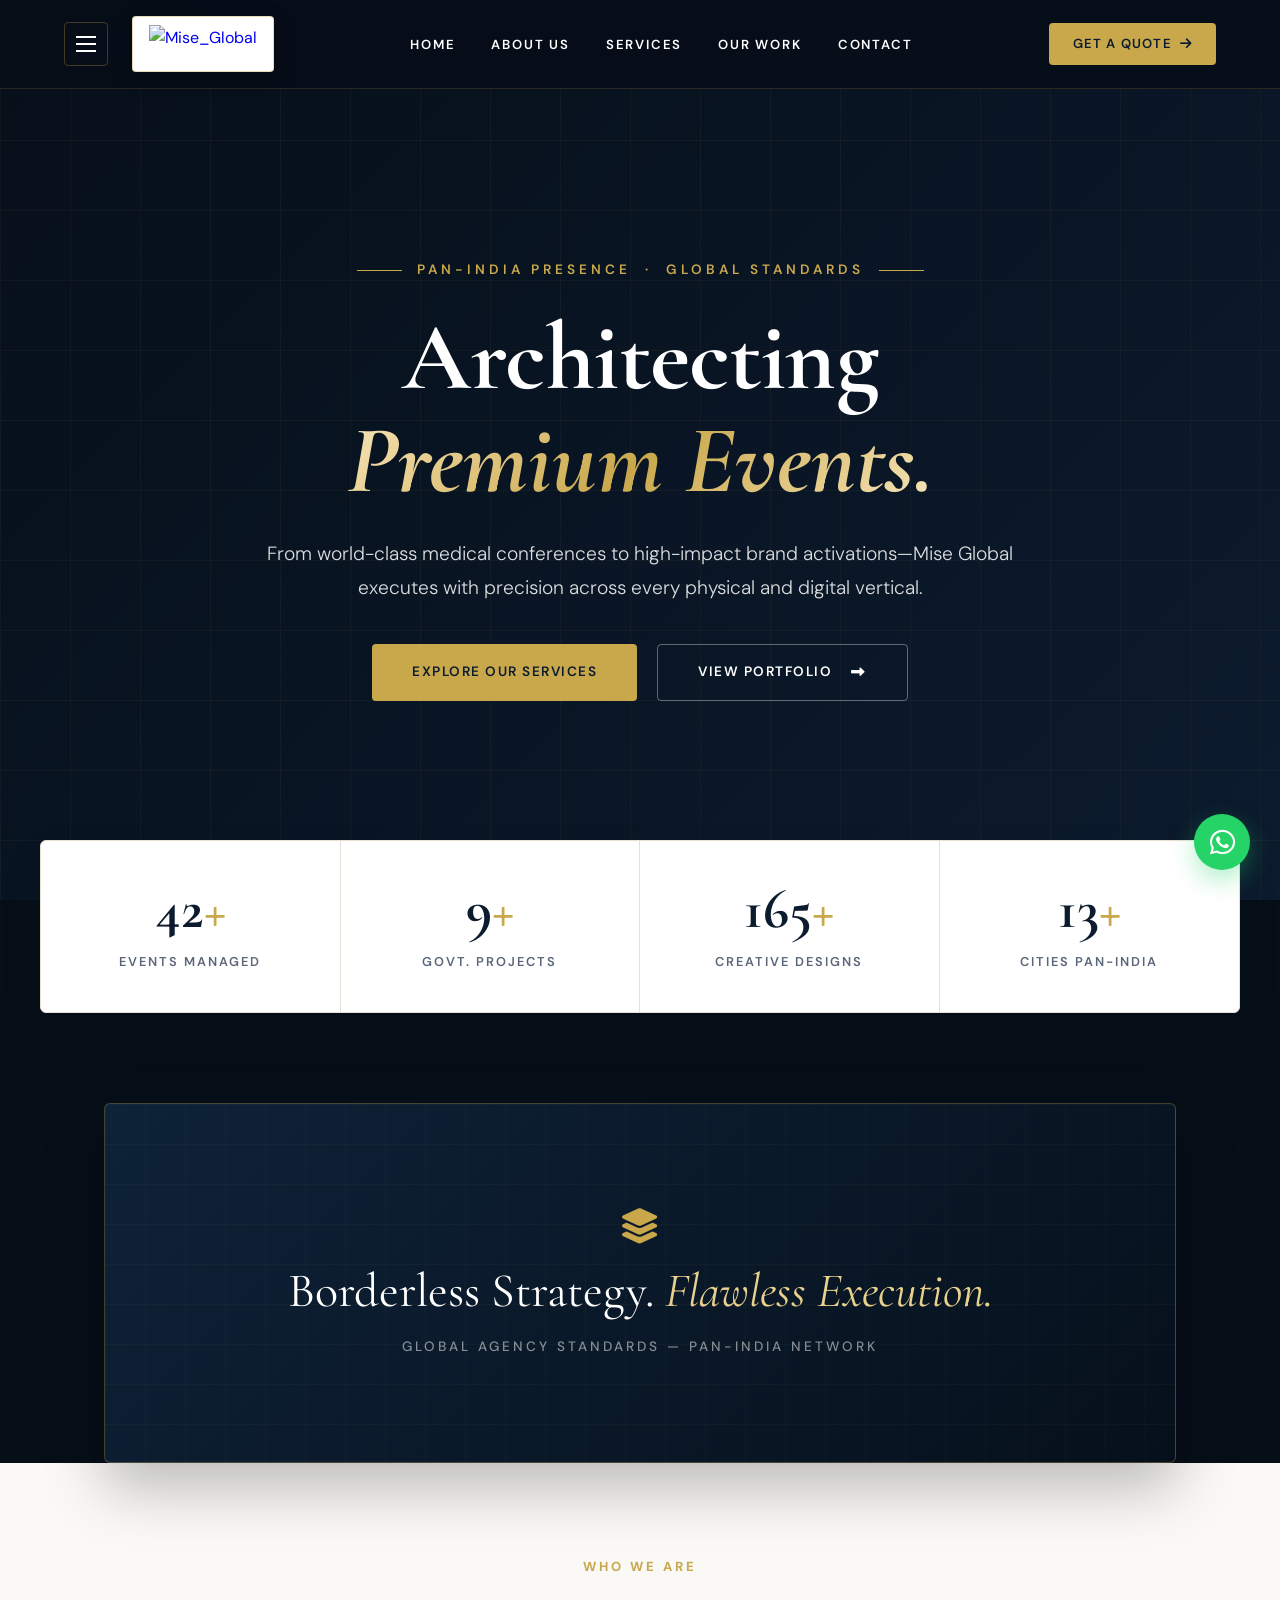
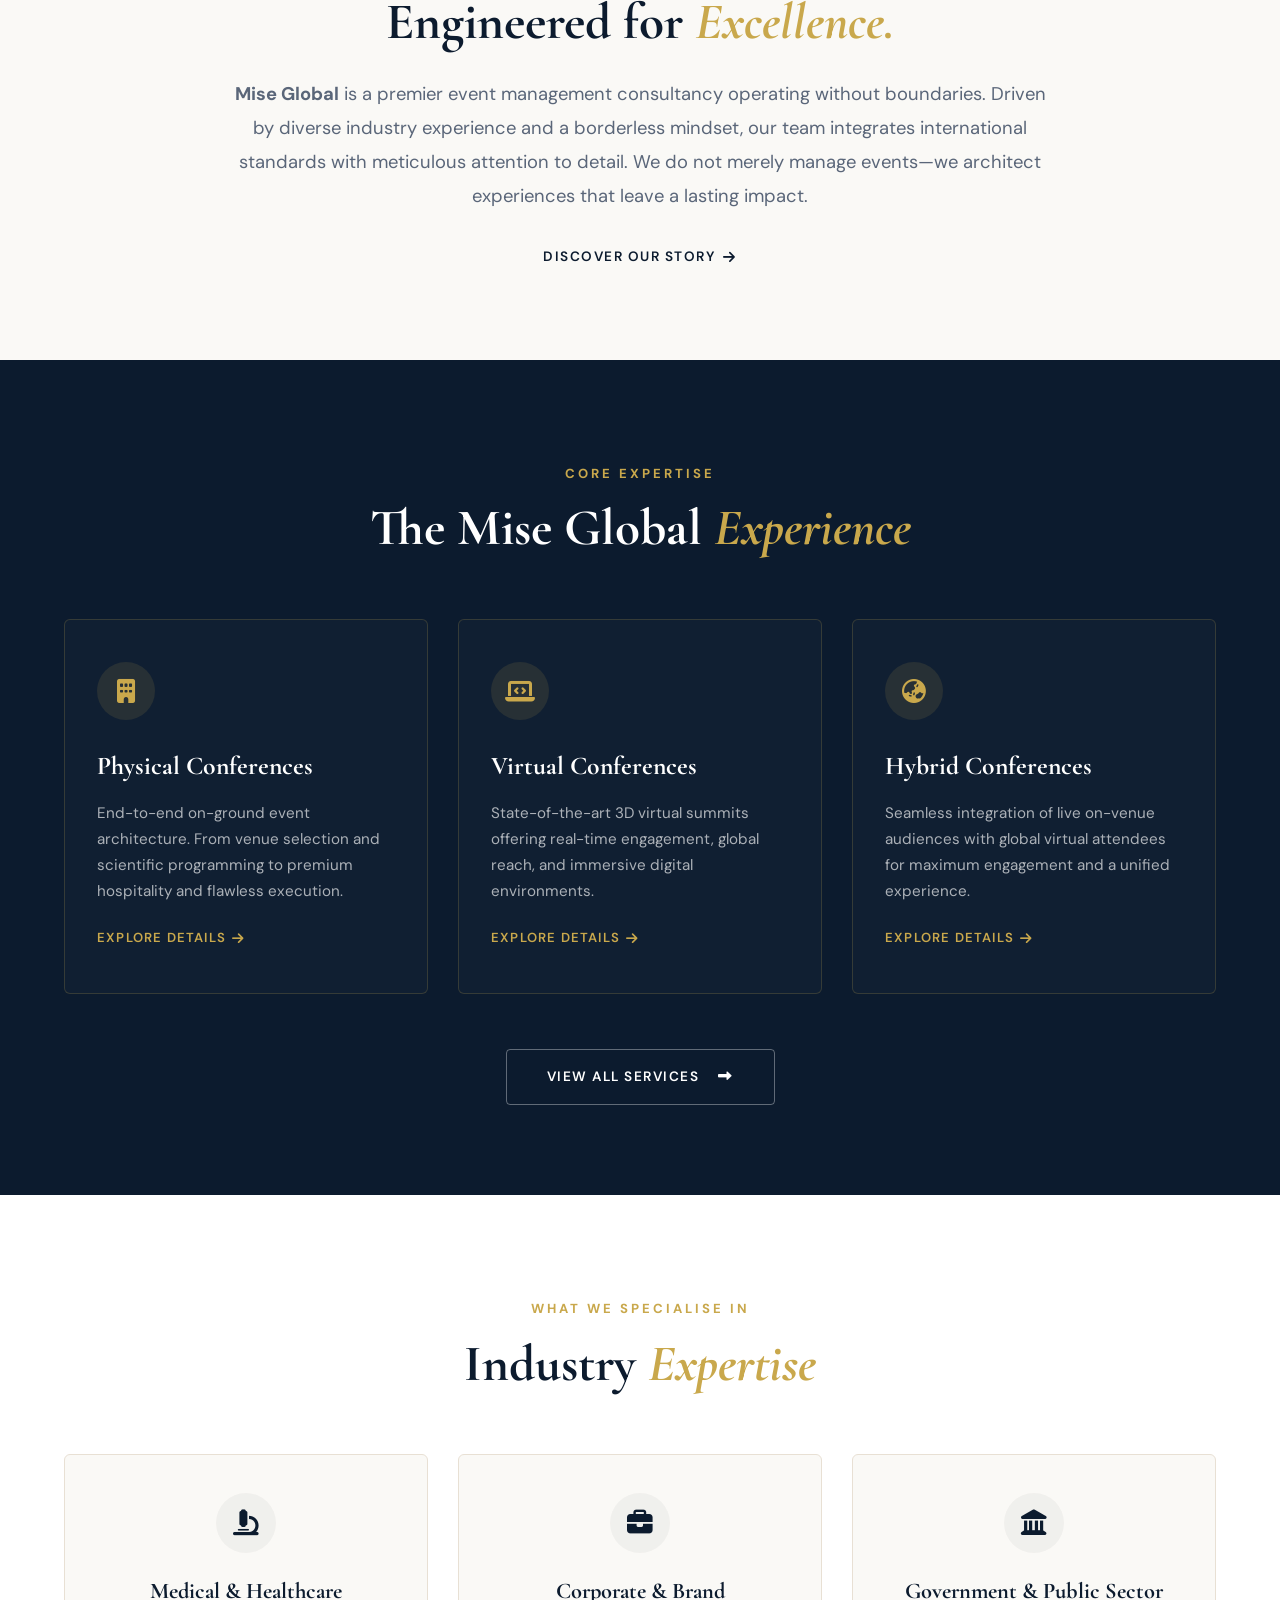
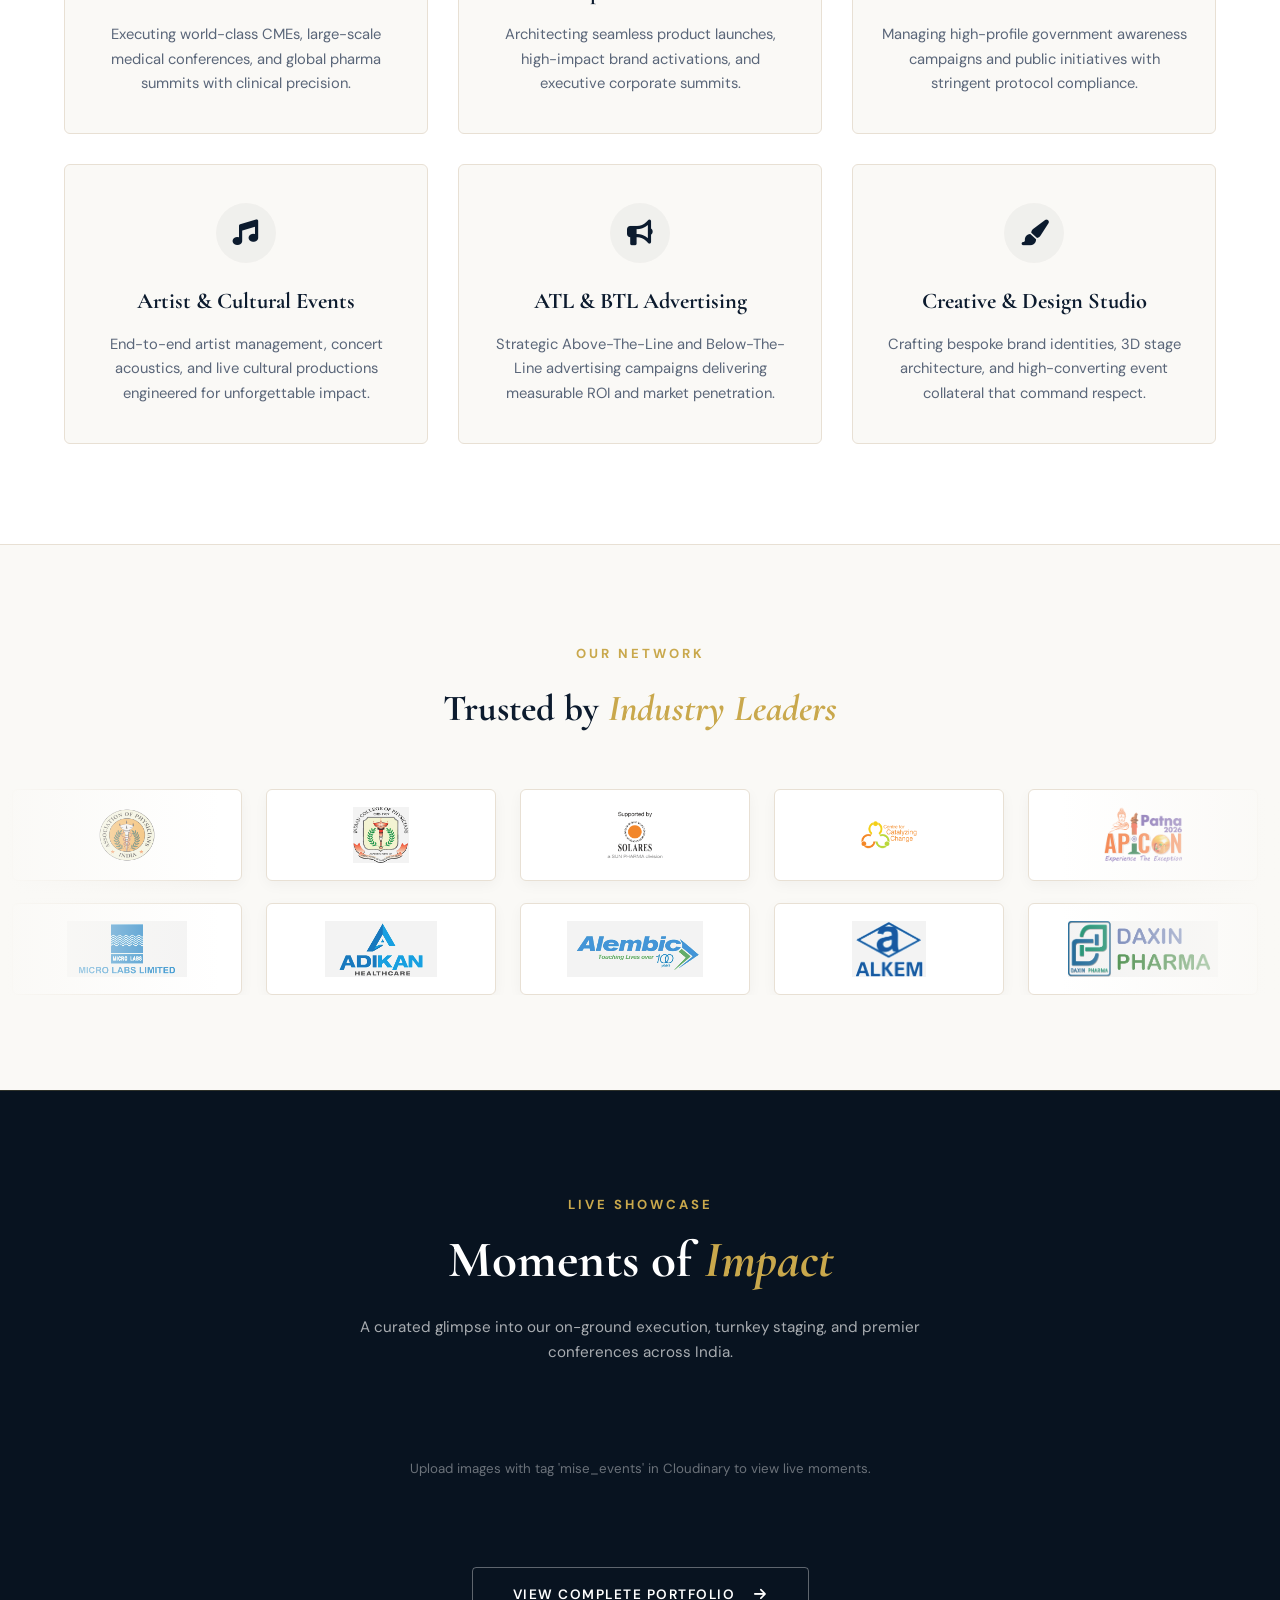
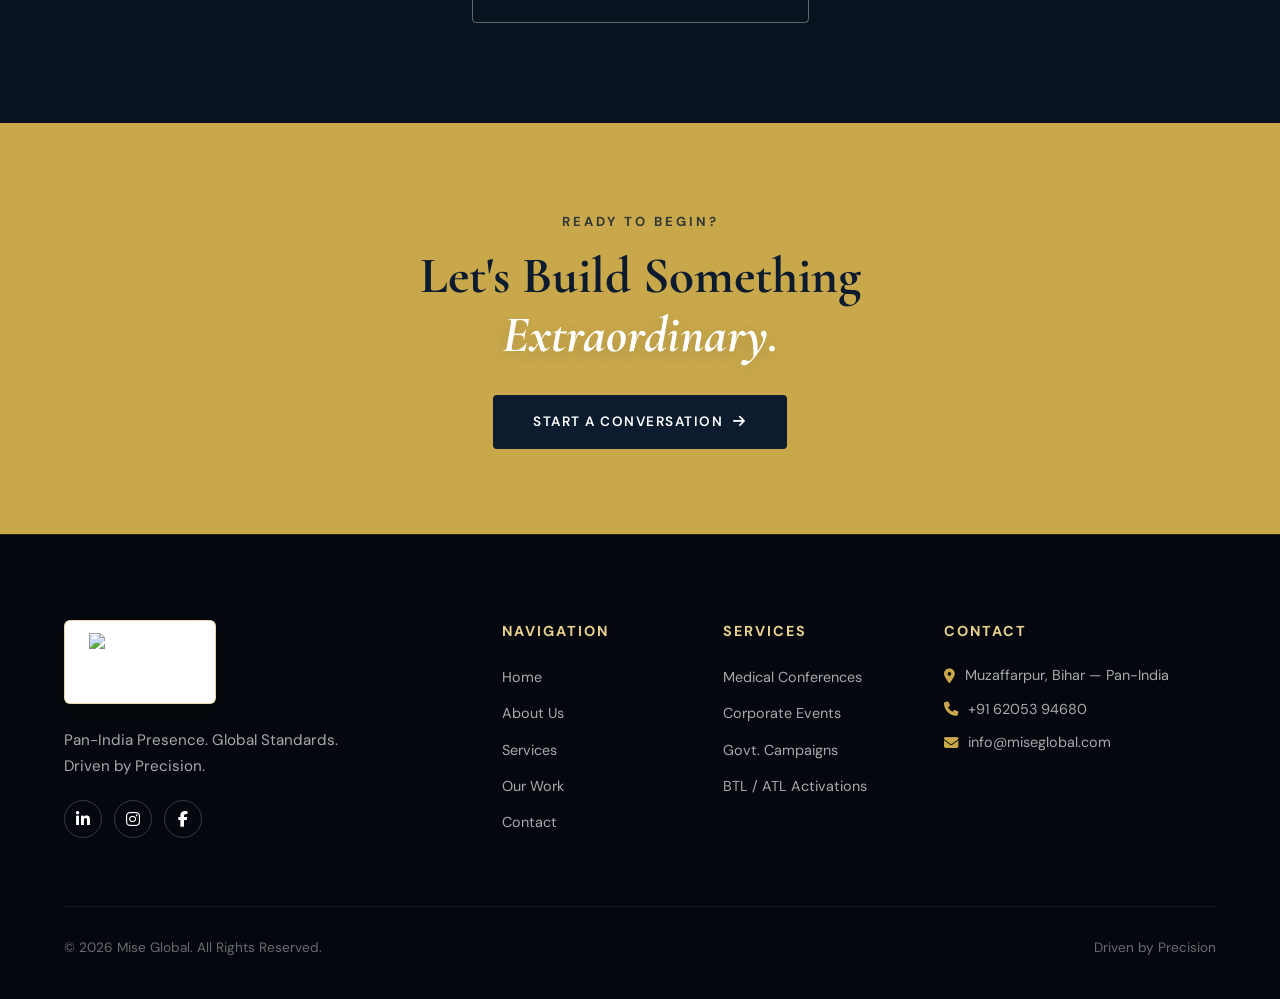
==== commit 94b14fd3: "Fix image source and alt attributes in index.html" ====
--- a/index.html
+++ b/index.html
@@ -1192,7 +1192,7 @@
                 <span></span><span></span><span></span>
             </button>
             <a href="index.html" class="brand-logo-frame">
-                <img src="assets/Mise_global.png" alt="Mise Global">
+                <img src="assets/Mise_global" alt="Mise_Global">
             </a>
         </div>
         
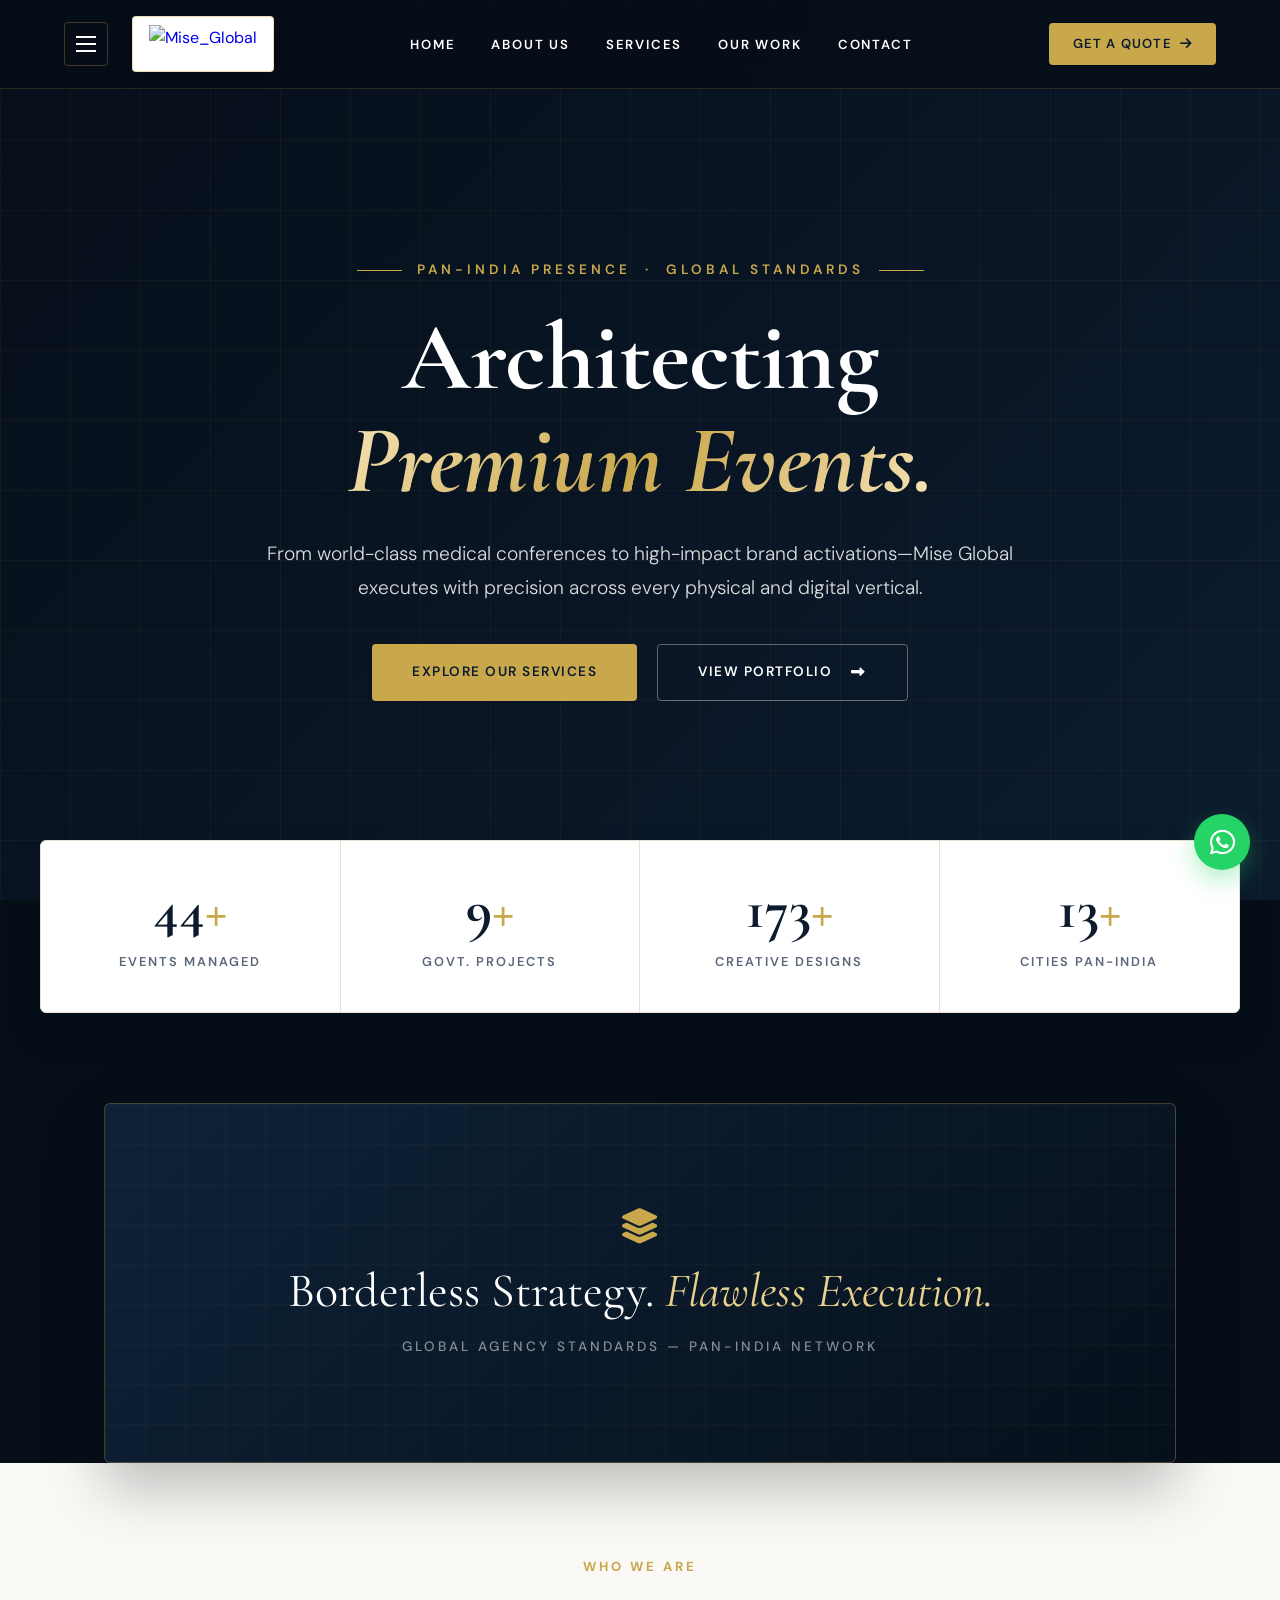
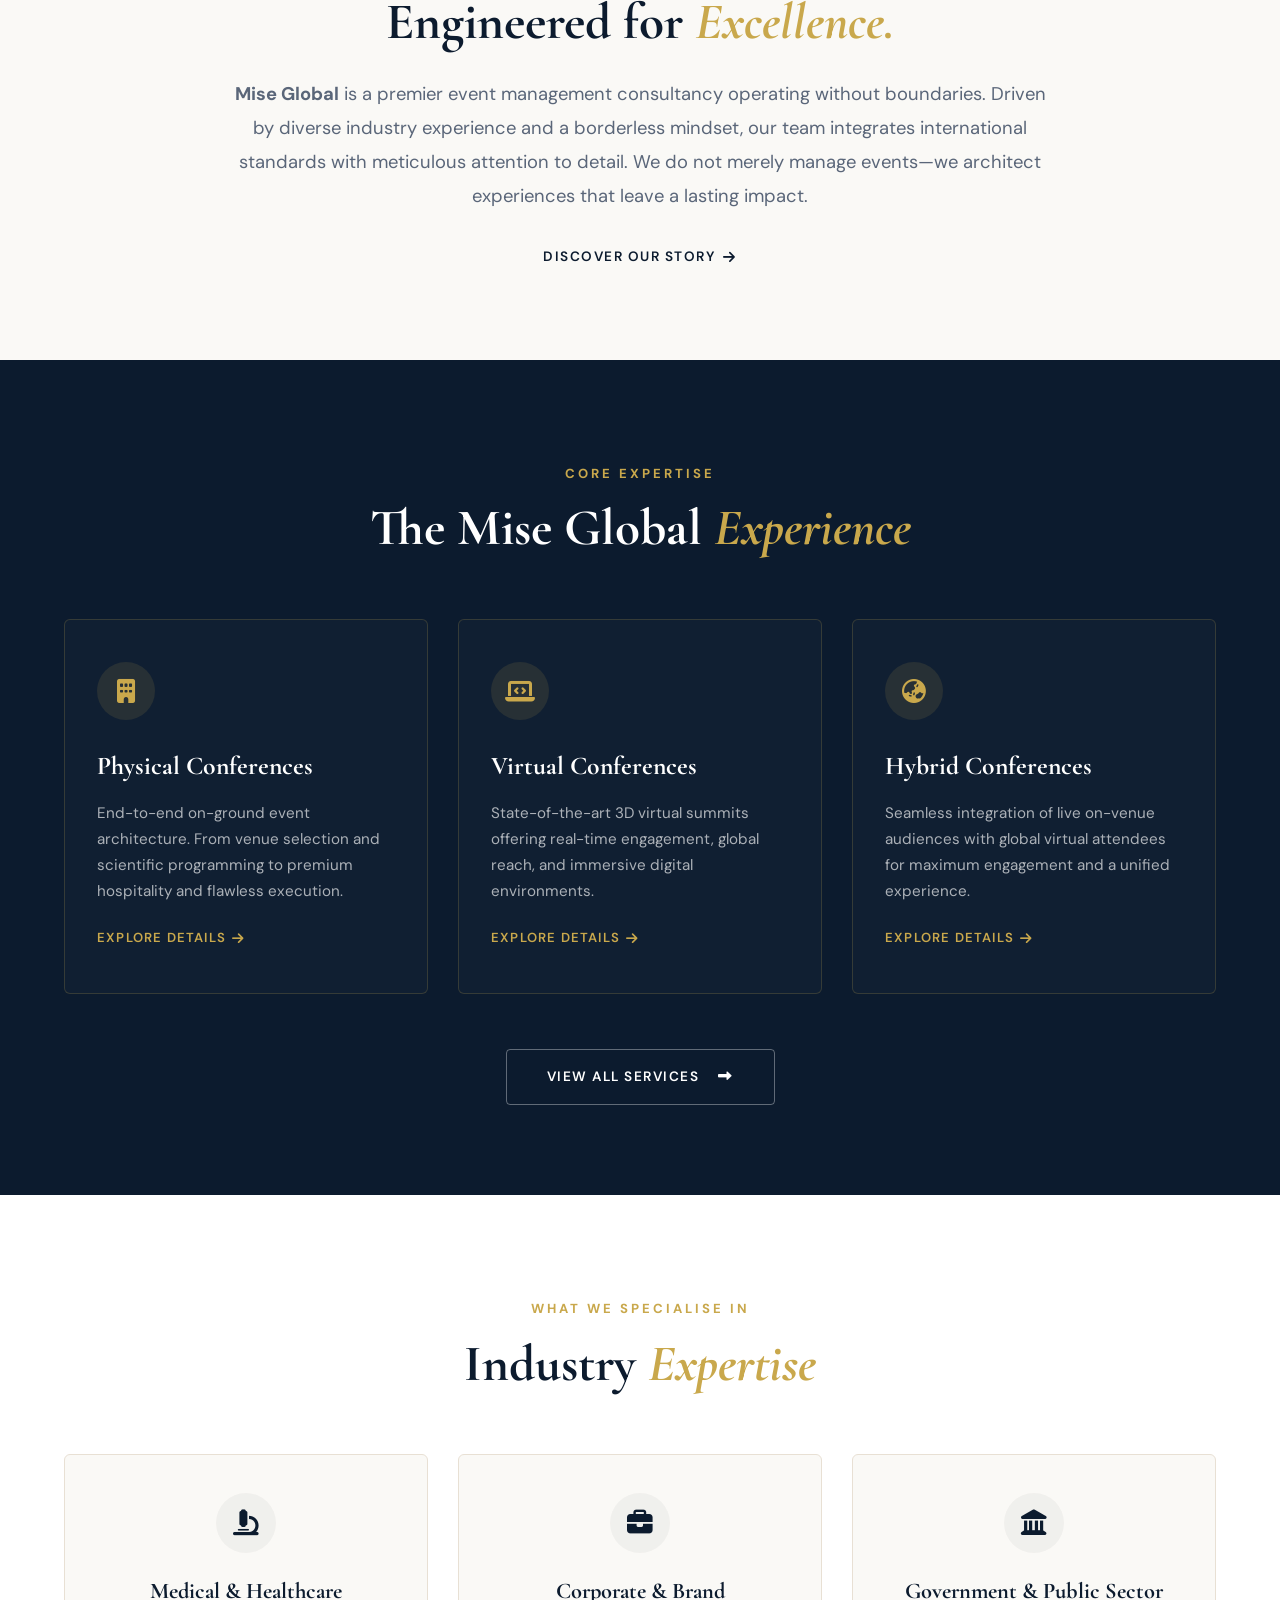
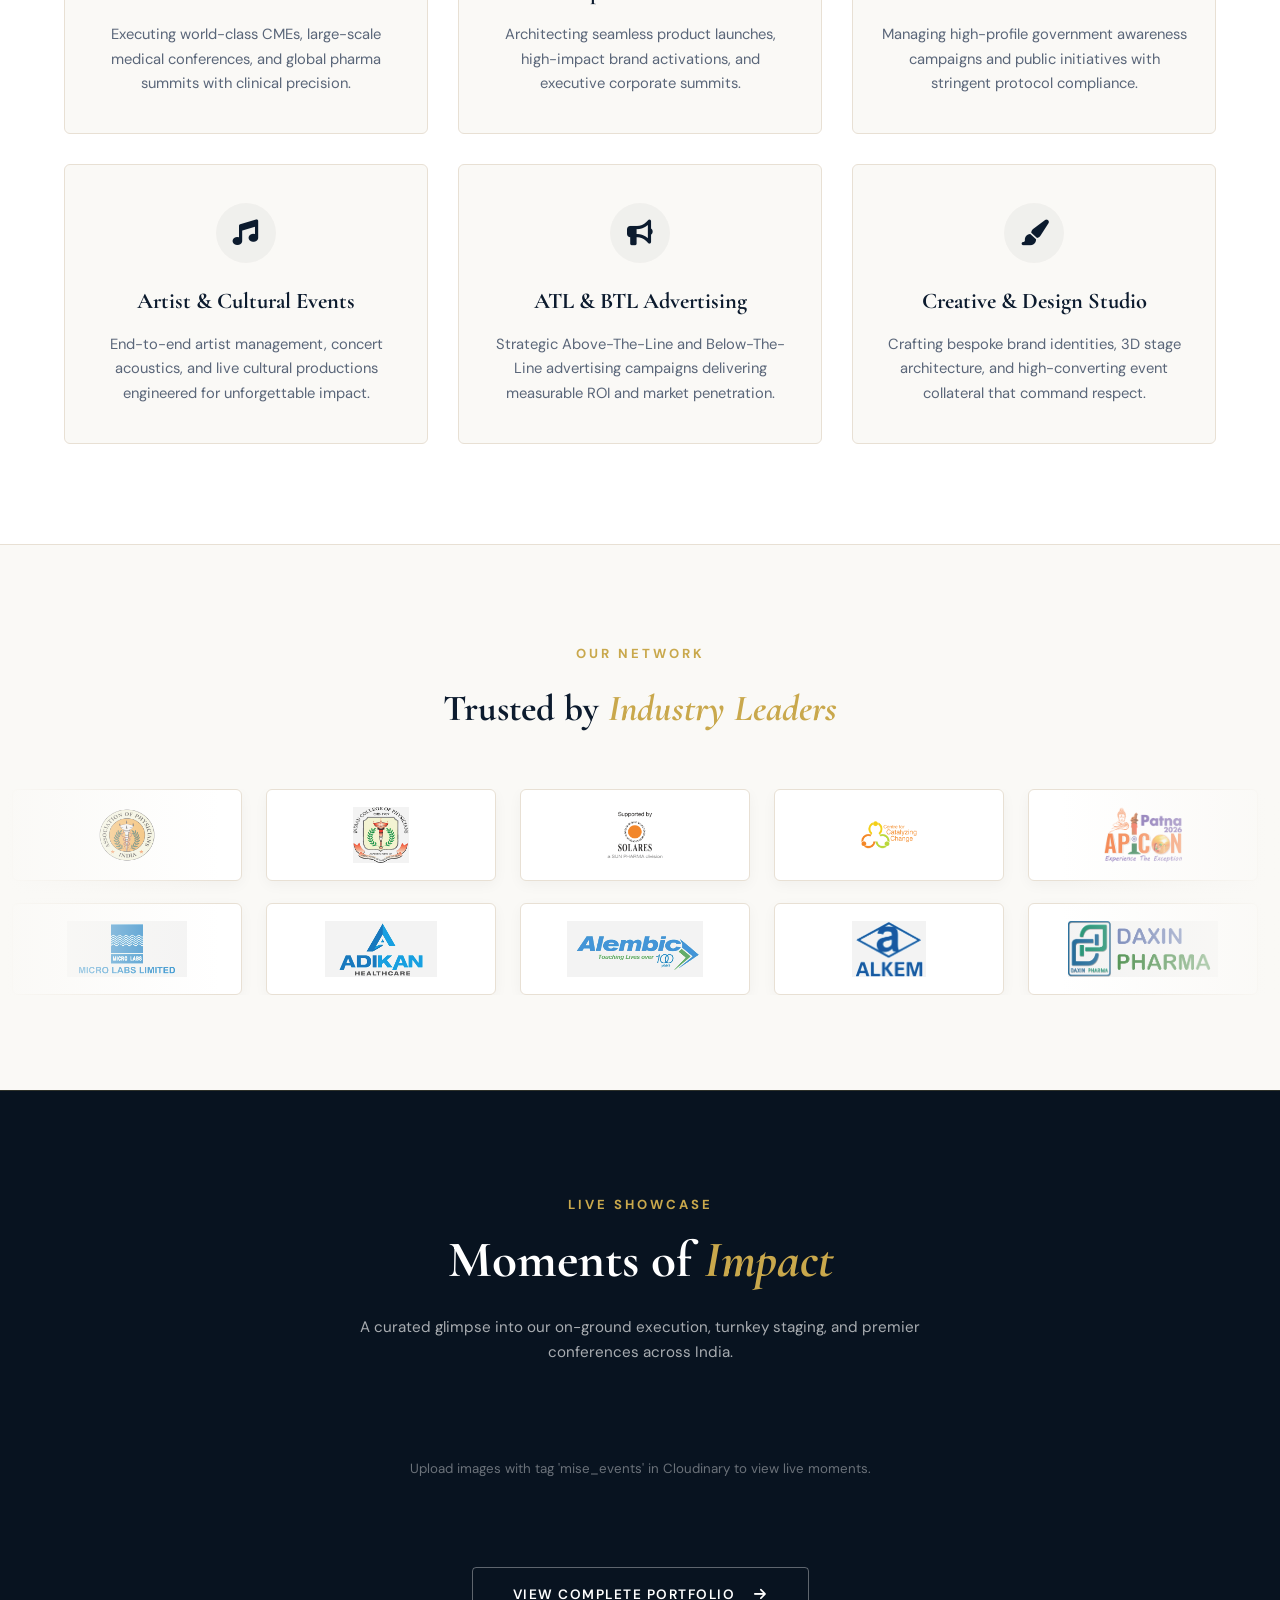
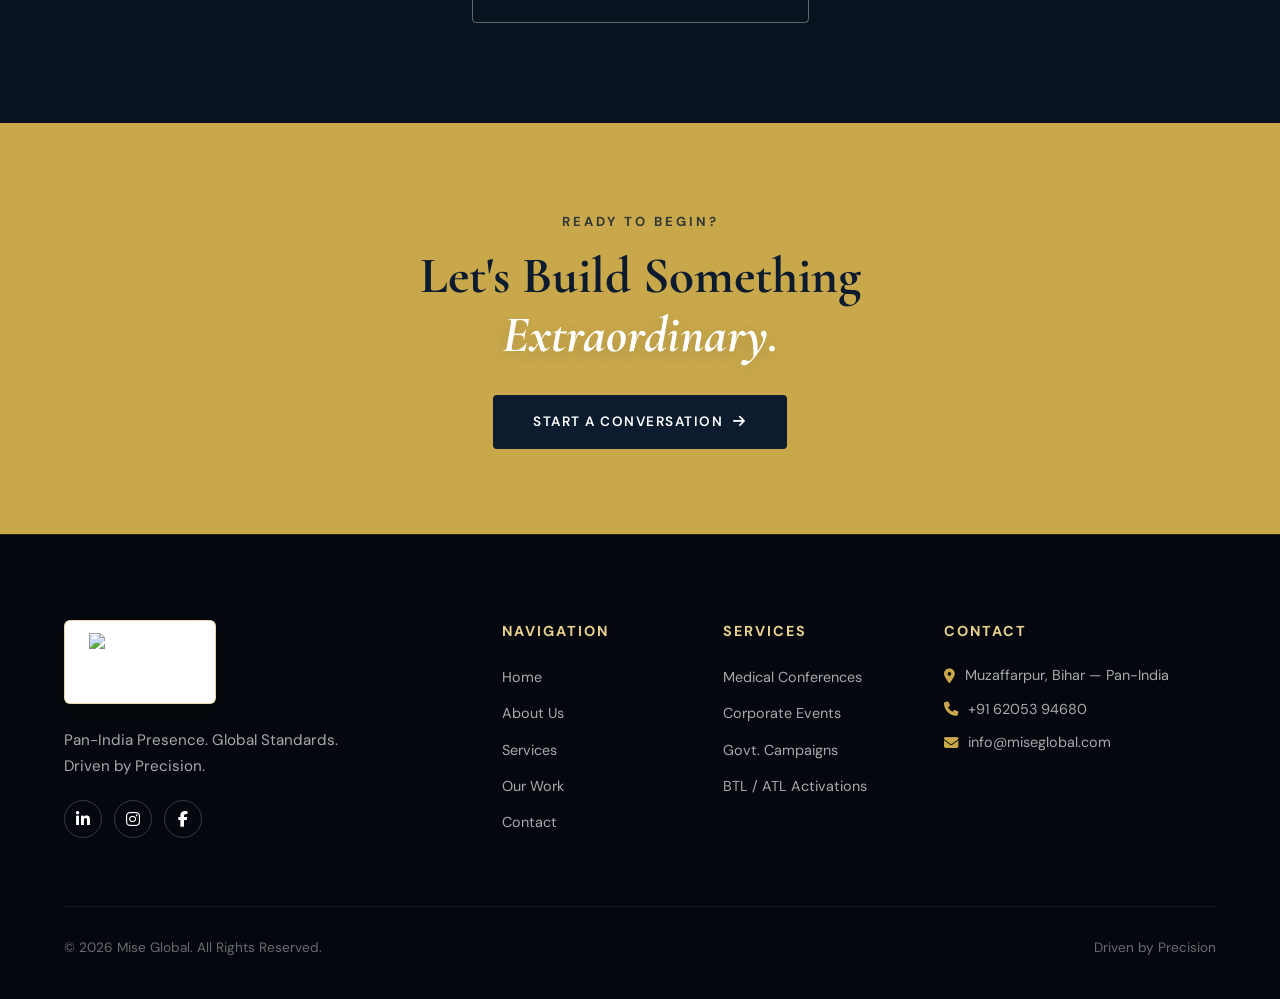
==== commit b4b86465: "Fix image source path and extension in index.html" ====
--- a/index.html
+++ b/index.html
@@ -1192,7 +1192,7 @@
                 <span></span><span></span><span></span>
             </button>
             <a href="index.html" class="brand-logo-frame">
-                <img src="assets/Mise_global" alt="Mise_Global">
+                <img src="Assets/Mise_global.png" alt="Mise_Global">
             </a>
         </div>
         
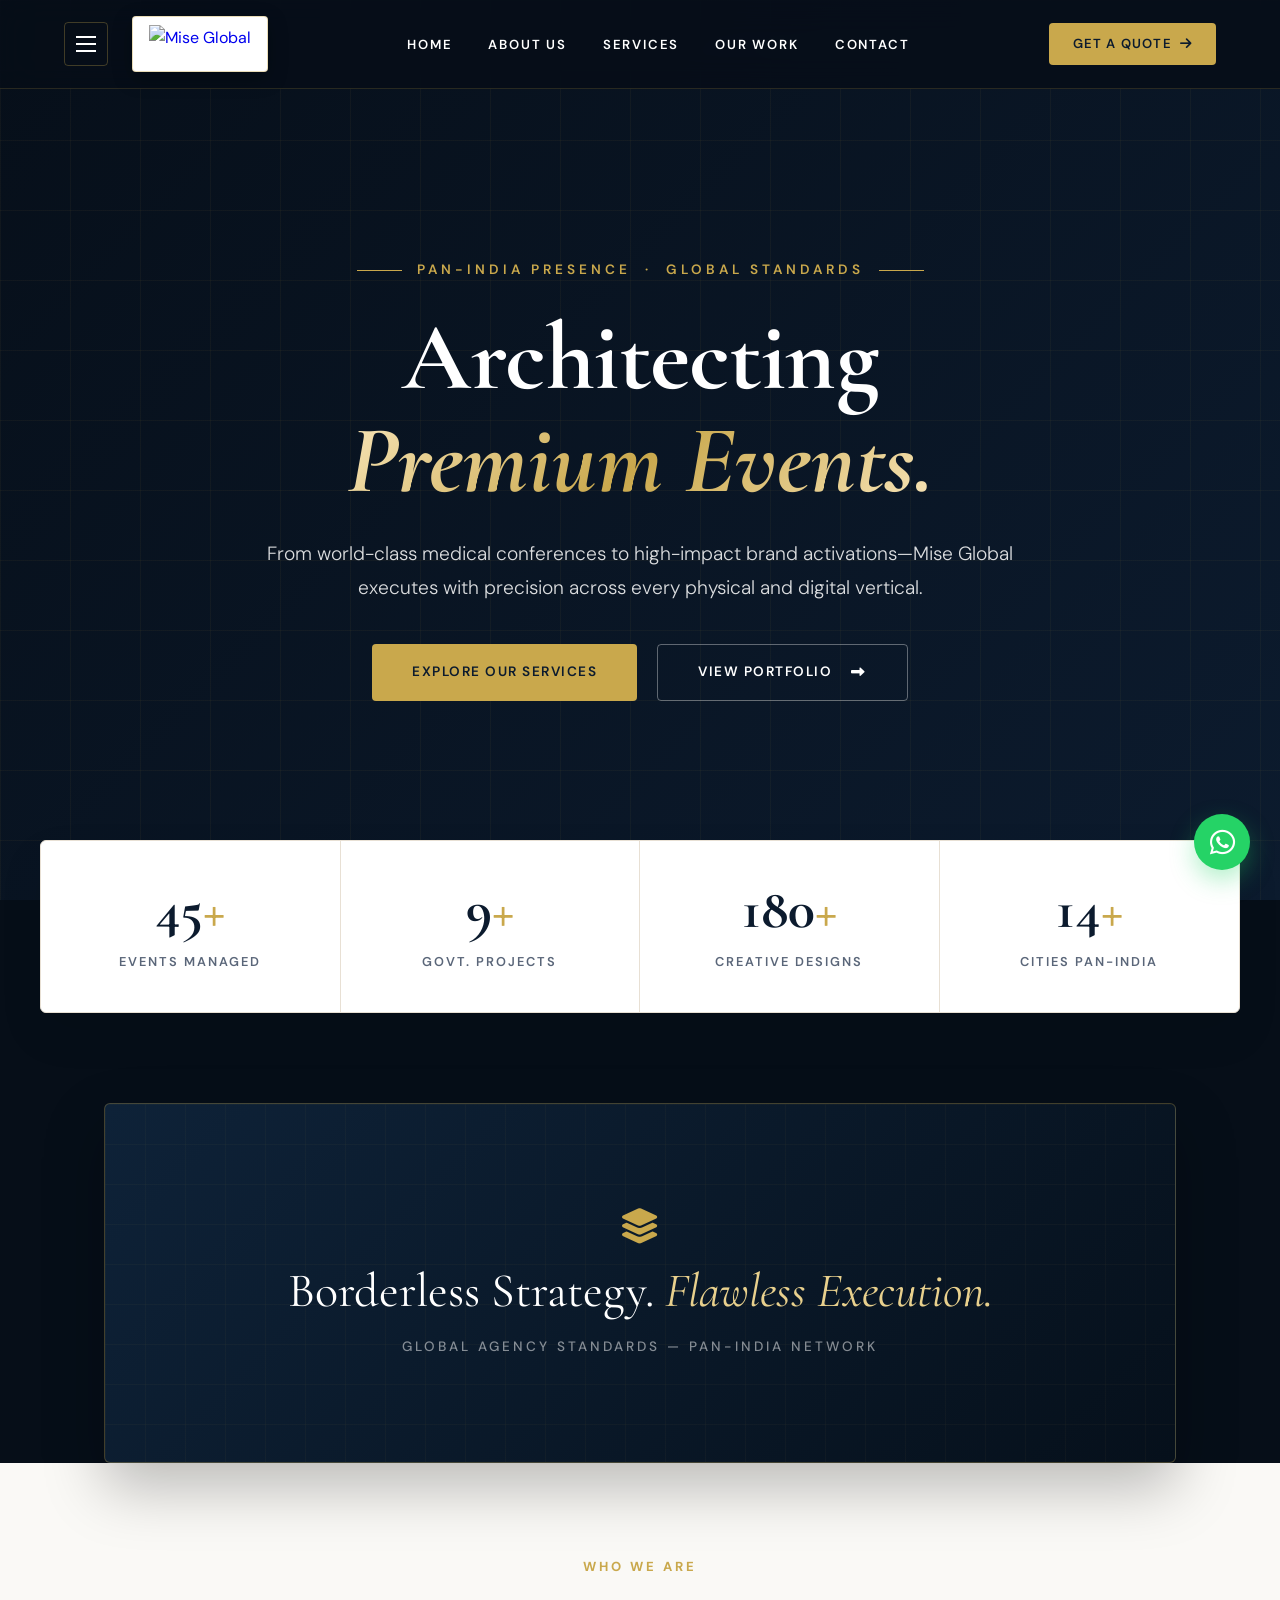
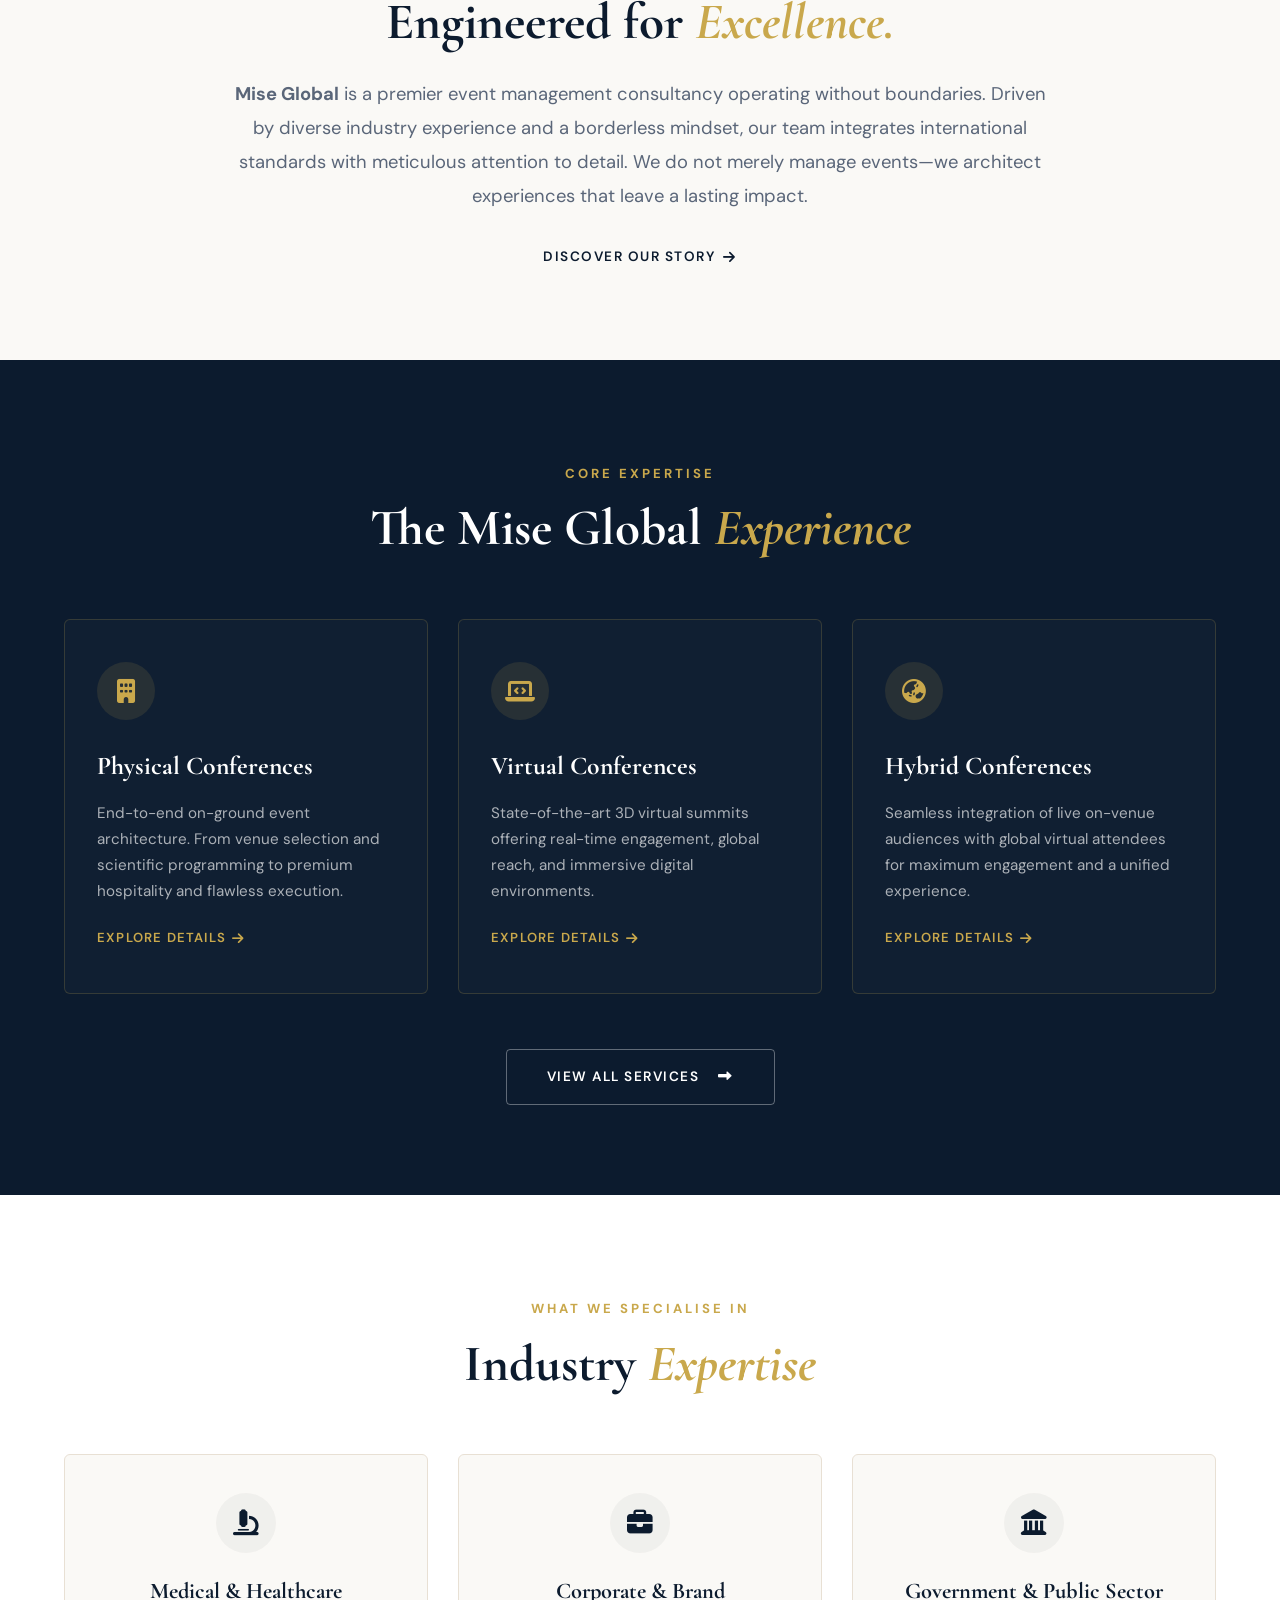
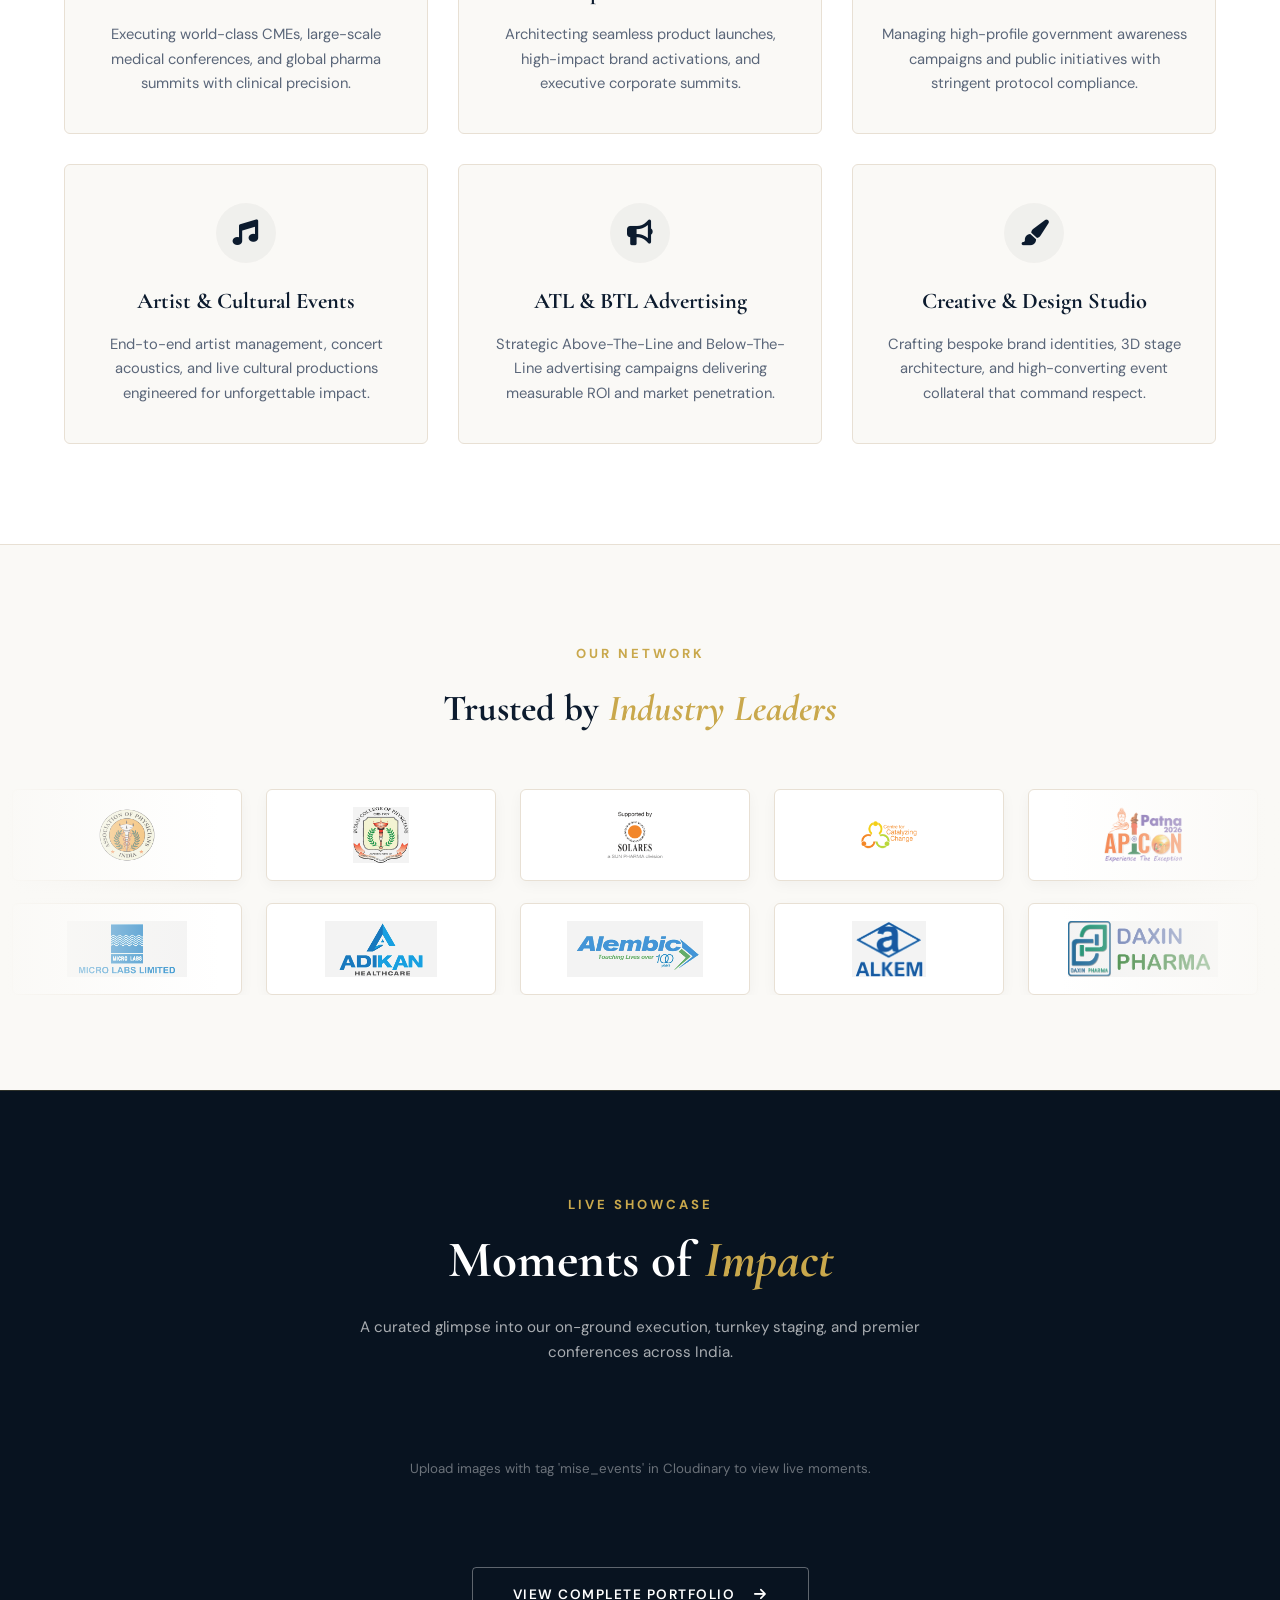
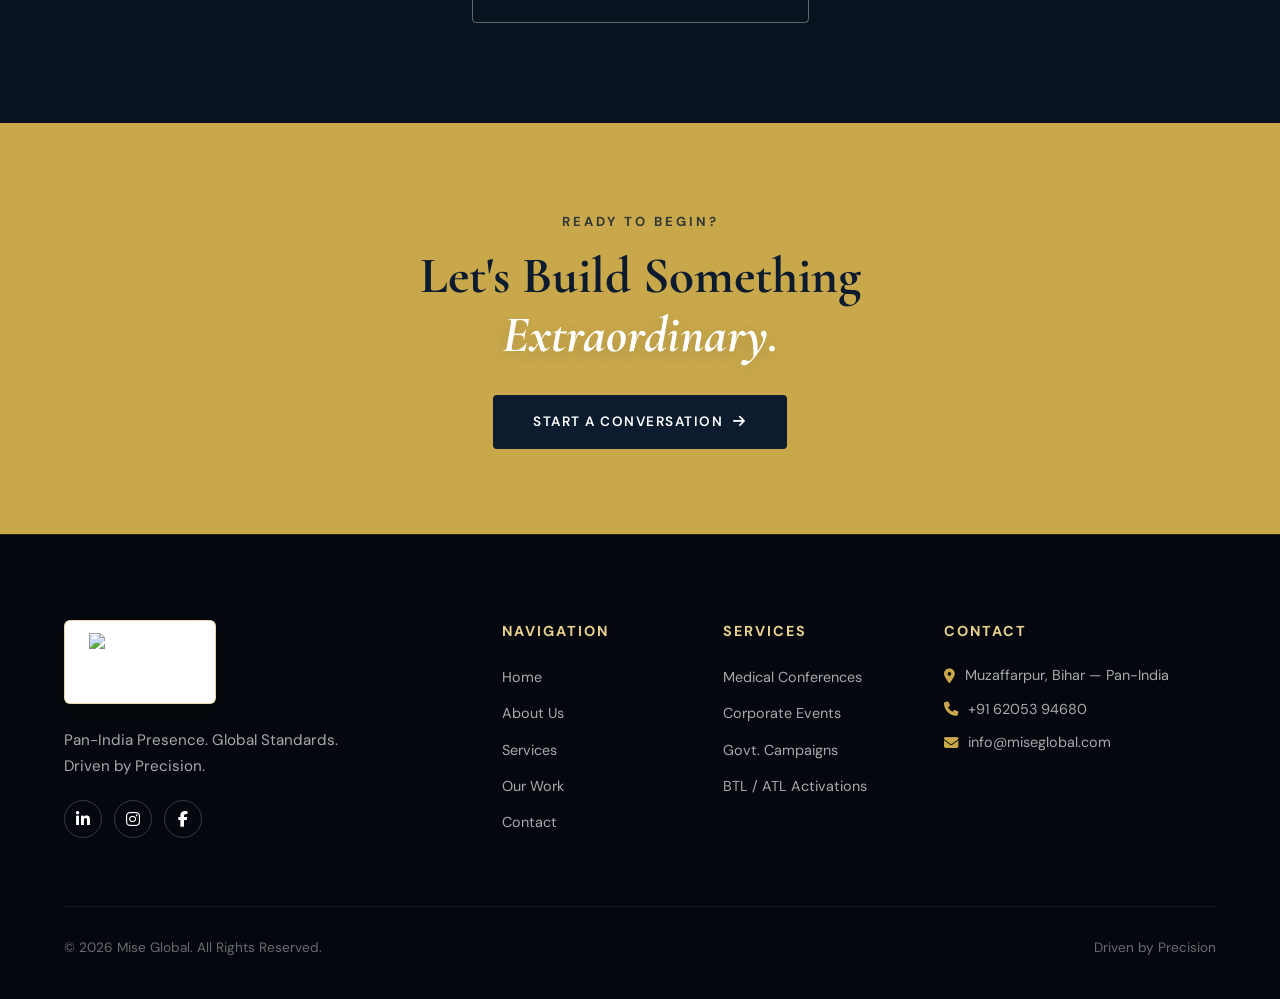
==== commit 9c33ed08: "Correct image source and alt text in index.html Fix image source and update alt text in index.html." ====
--- a/index.html
+++ b/index.html
@@ -1192,7 +1192,7 @@
                 <span></span><span></span><span></span>
             </button>
             <a href="index.html" class="brand-logo-frame">
-                <img src="Assets/Mise_global.png" alt="Mise_Global">
+                <img src="Assets/Mise_Global.png.png" alt="Mise Global">
             </a>
         </div>
         
